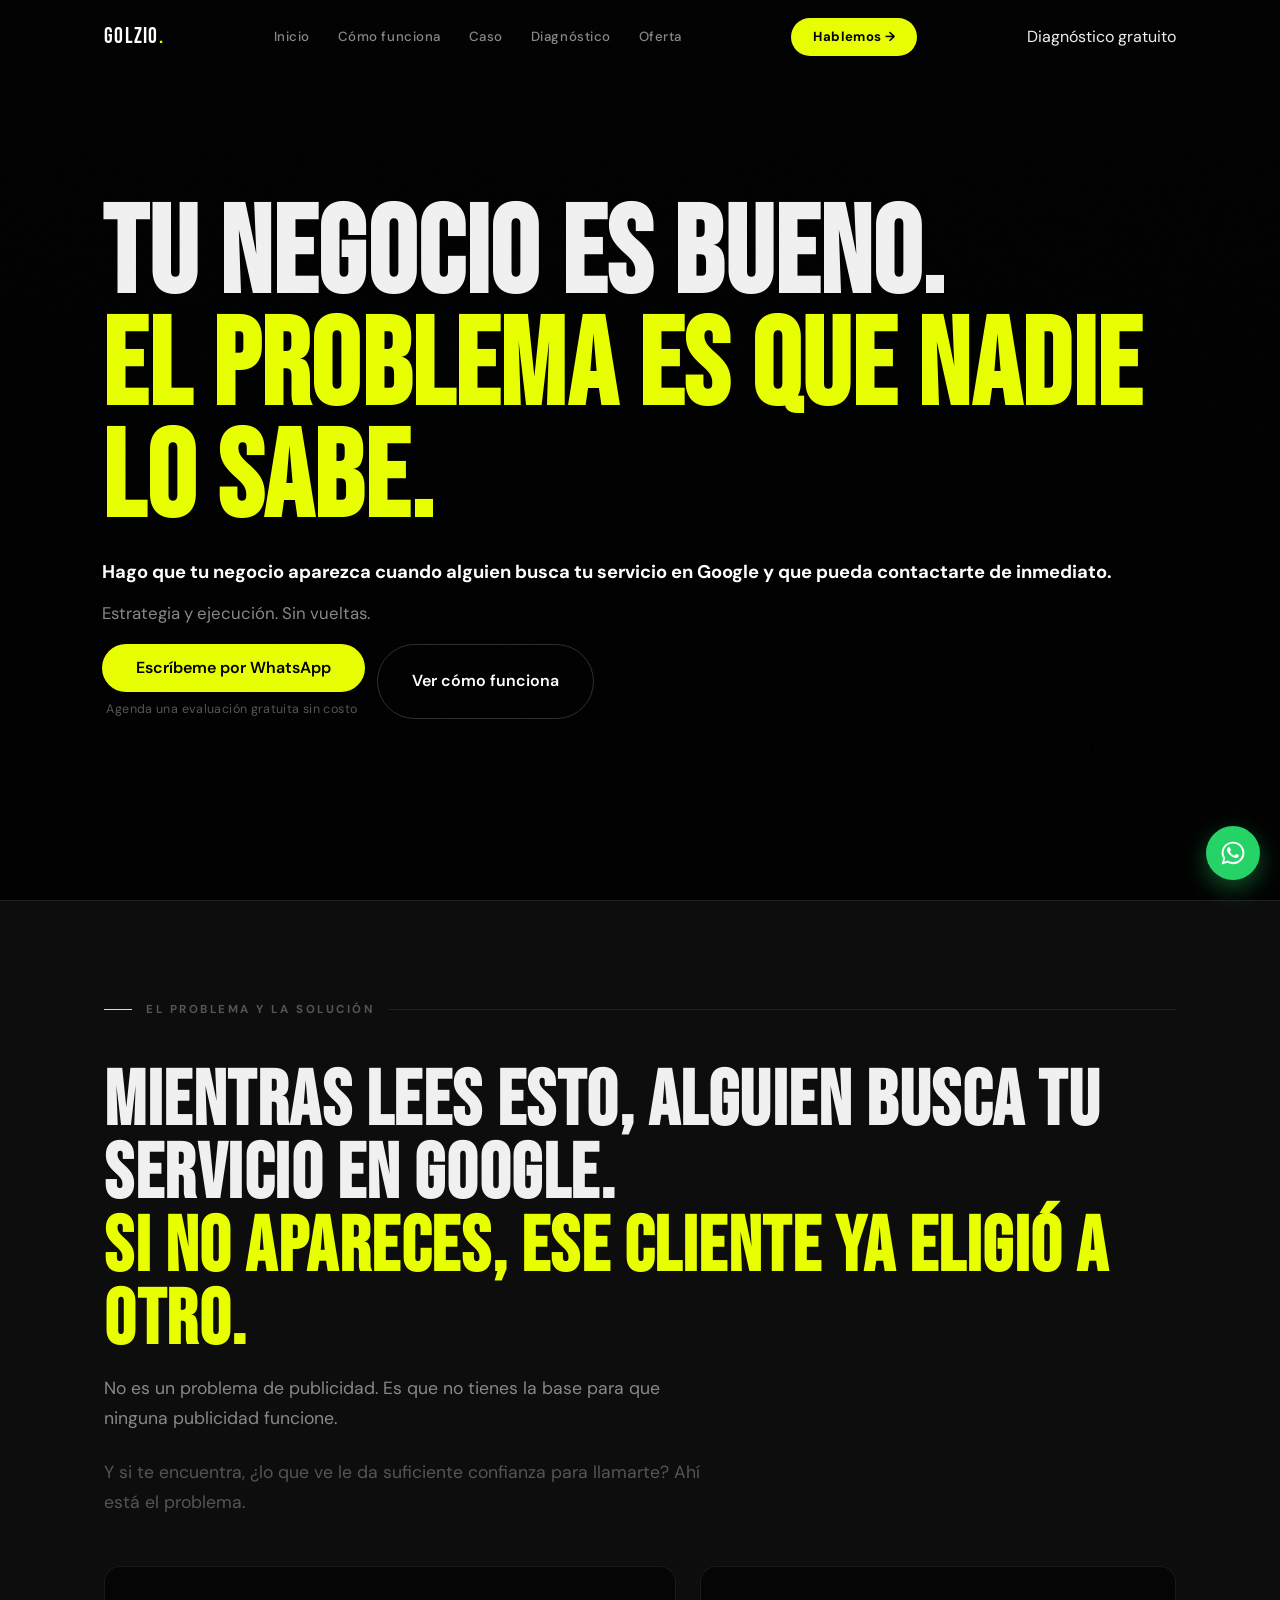
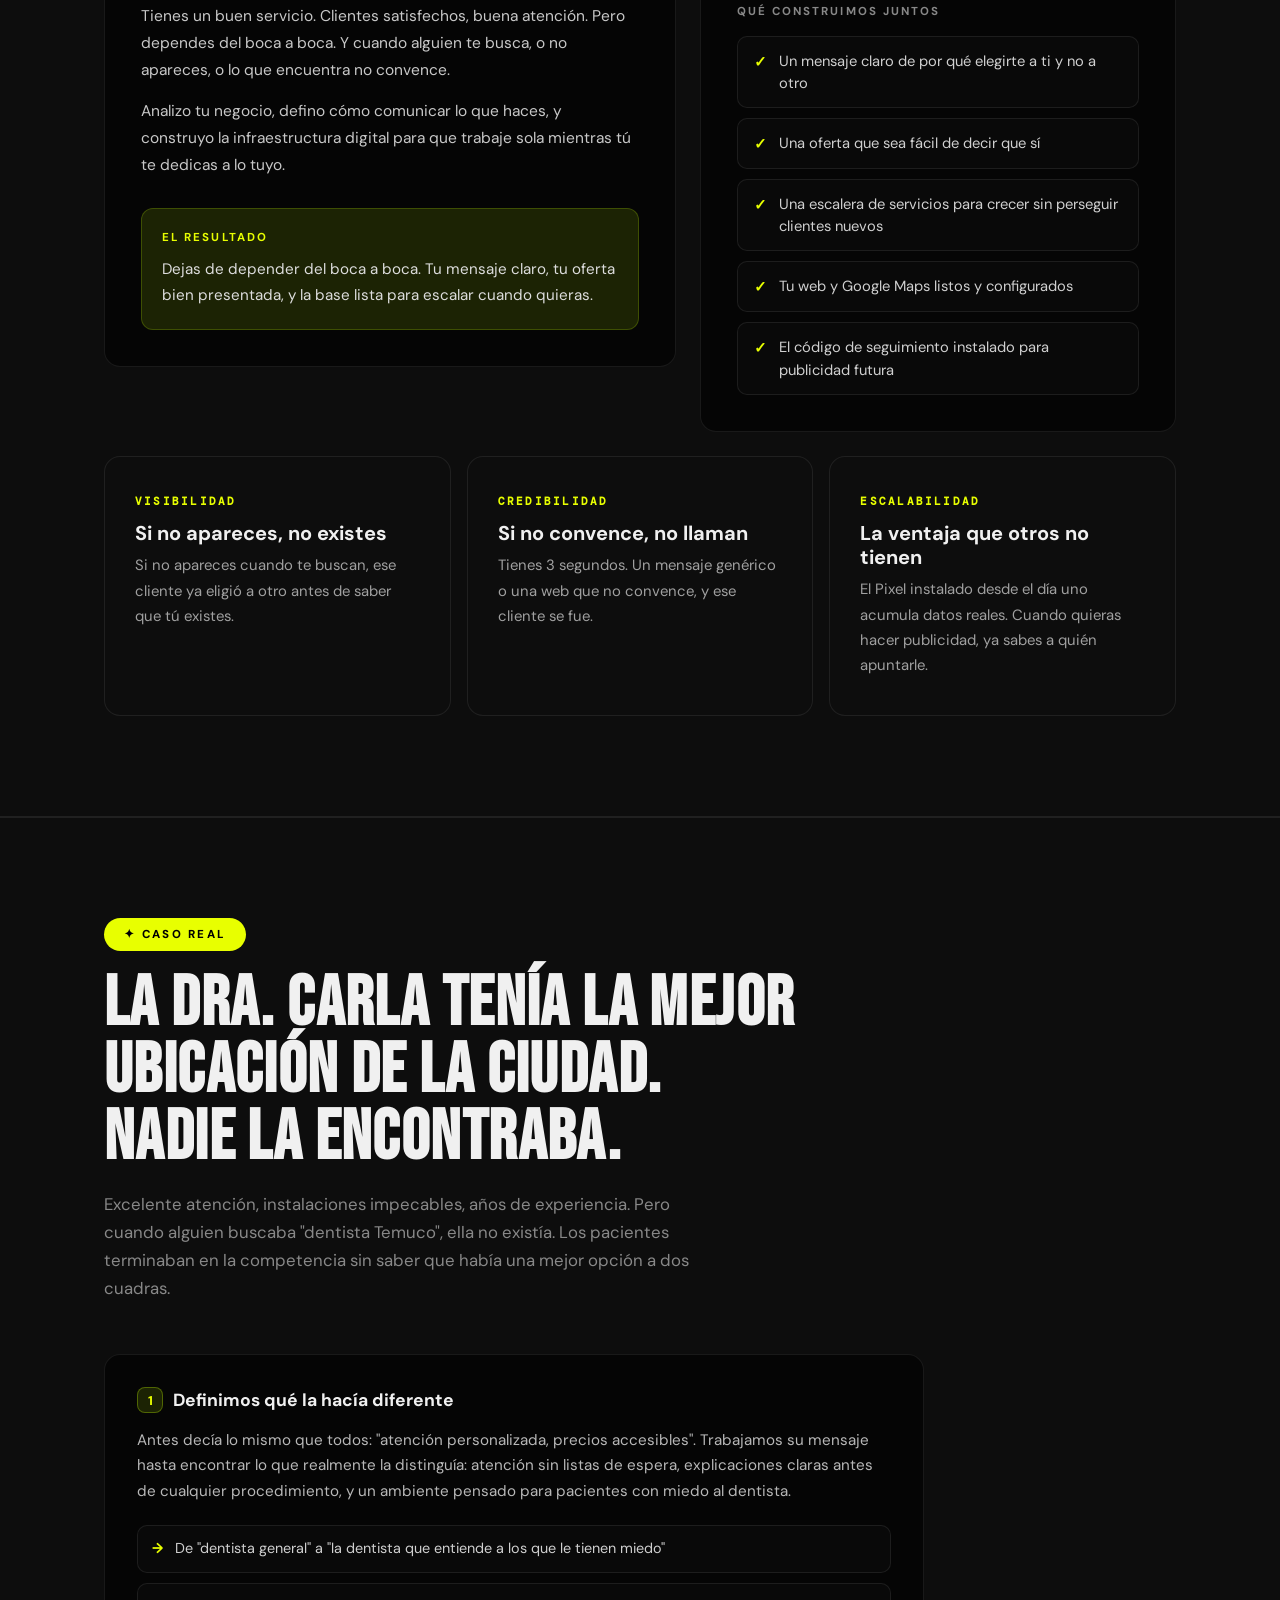
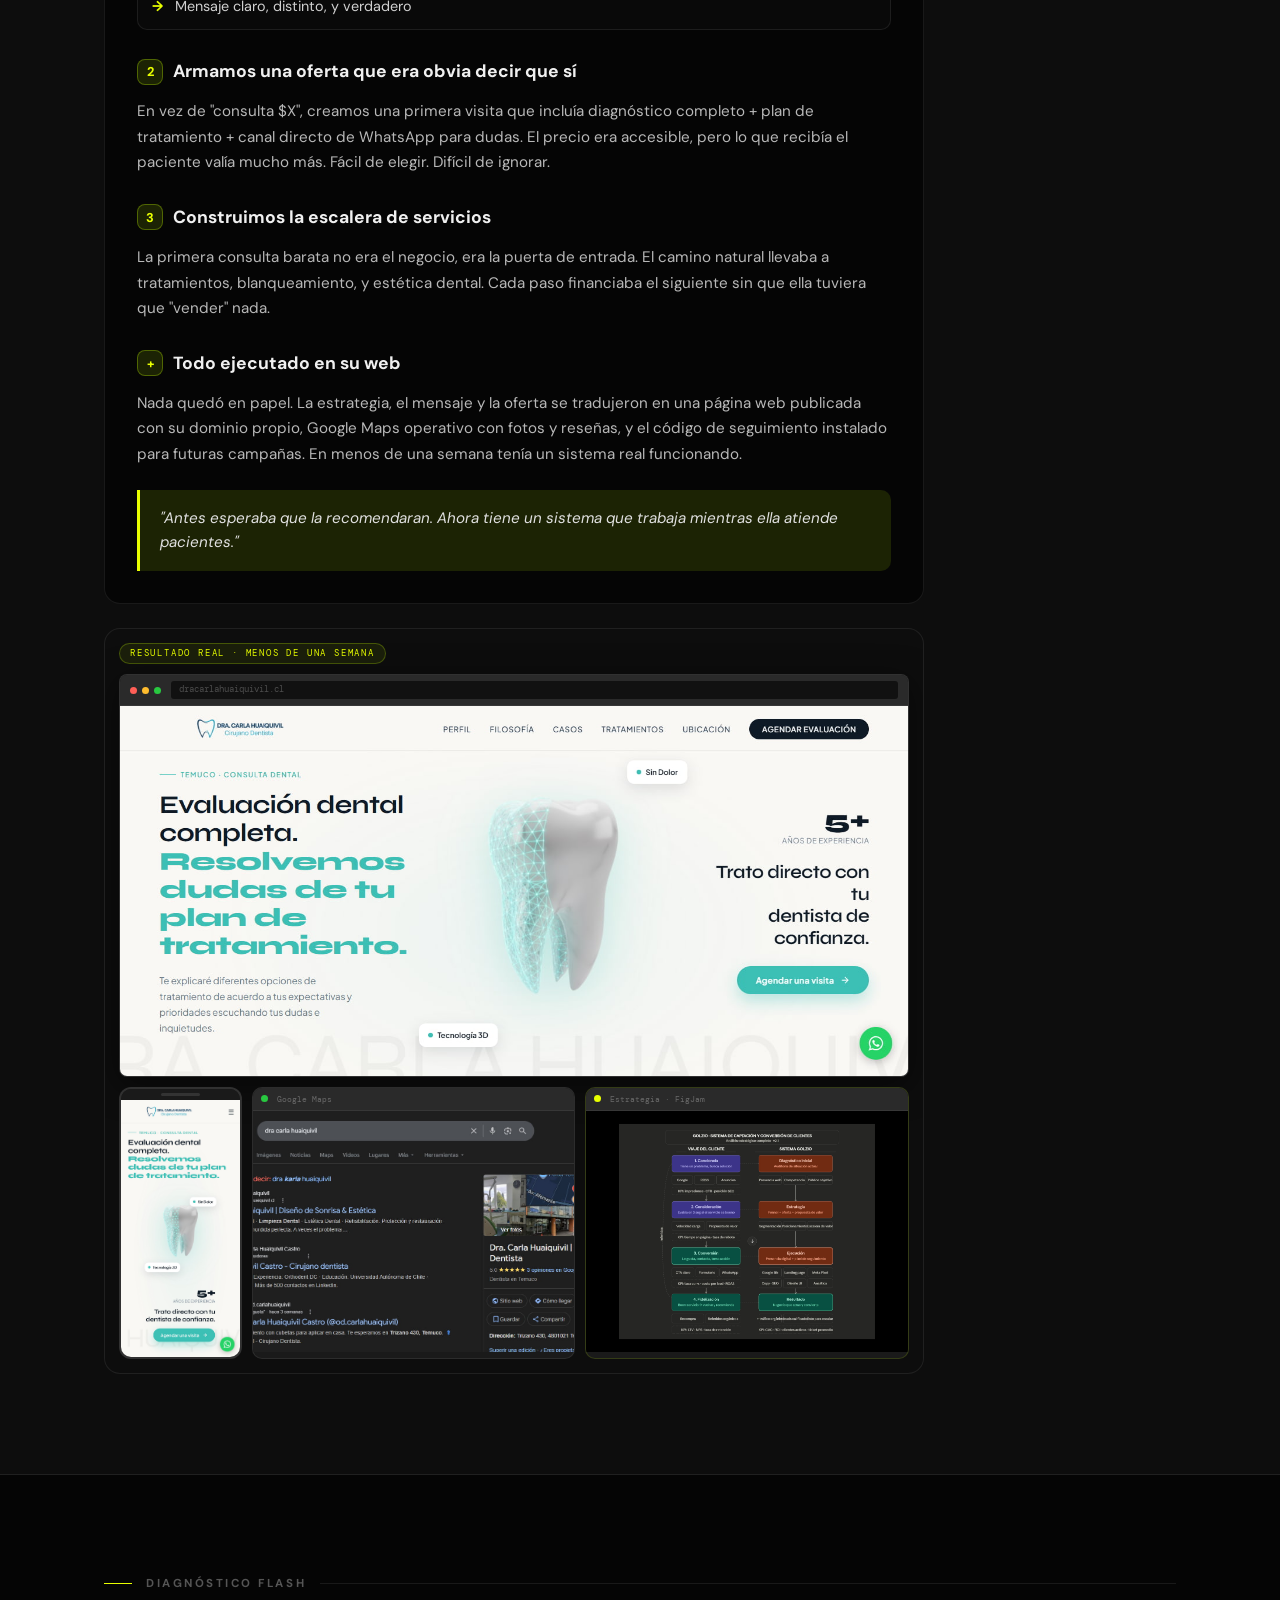
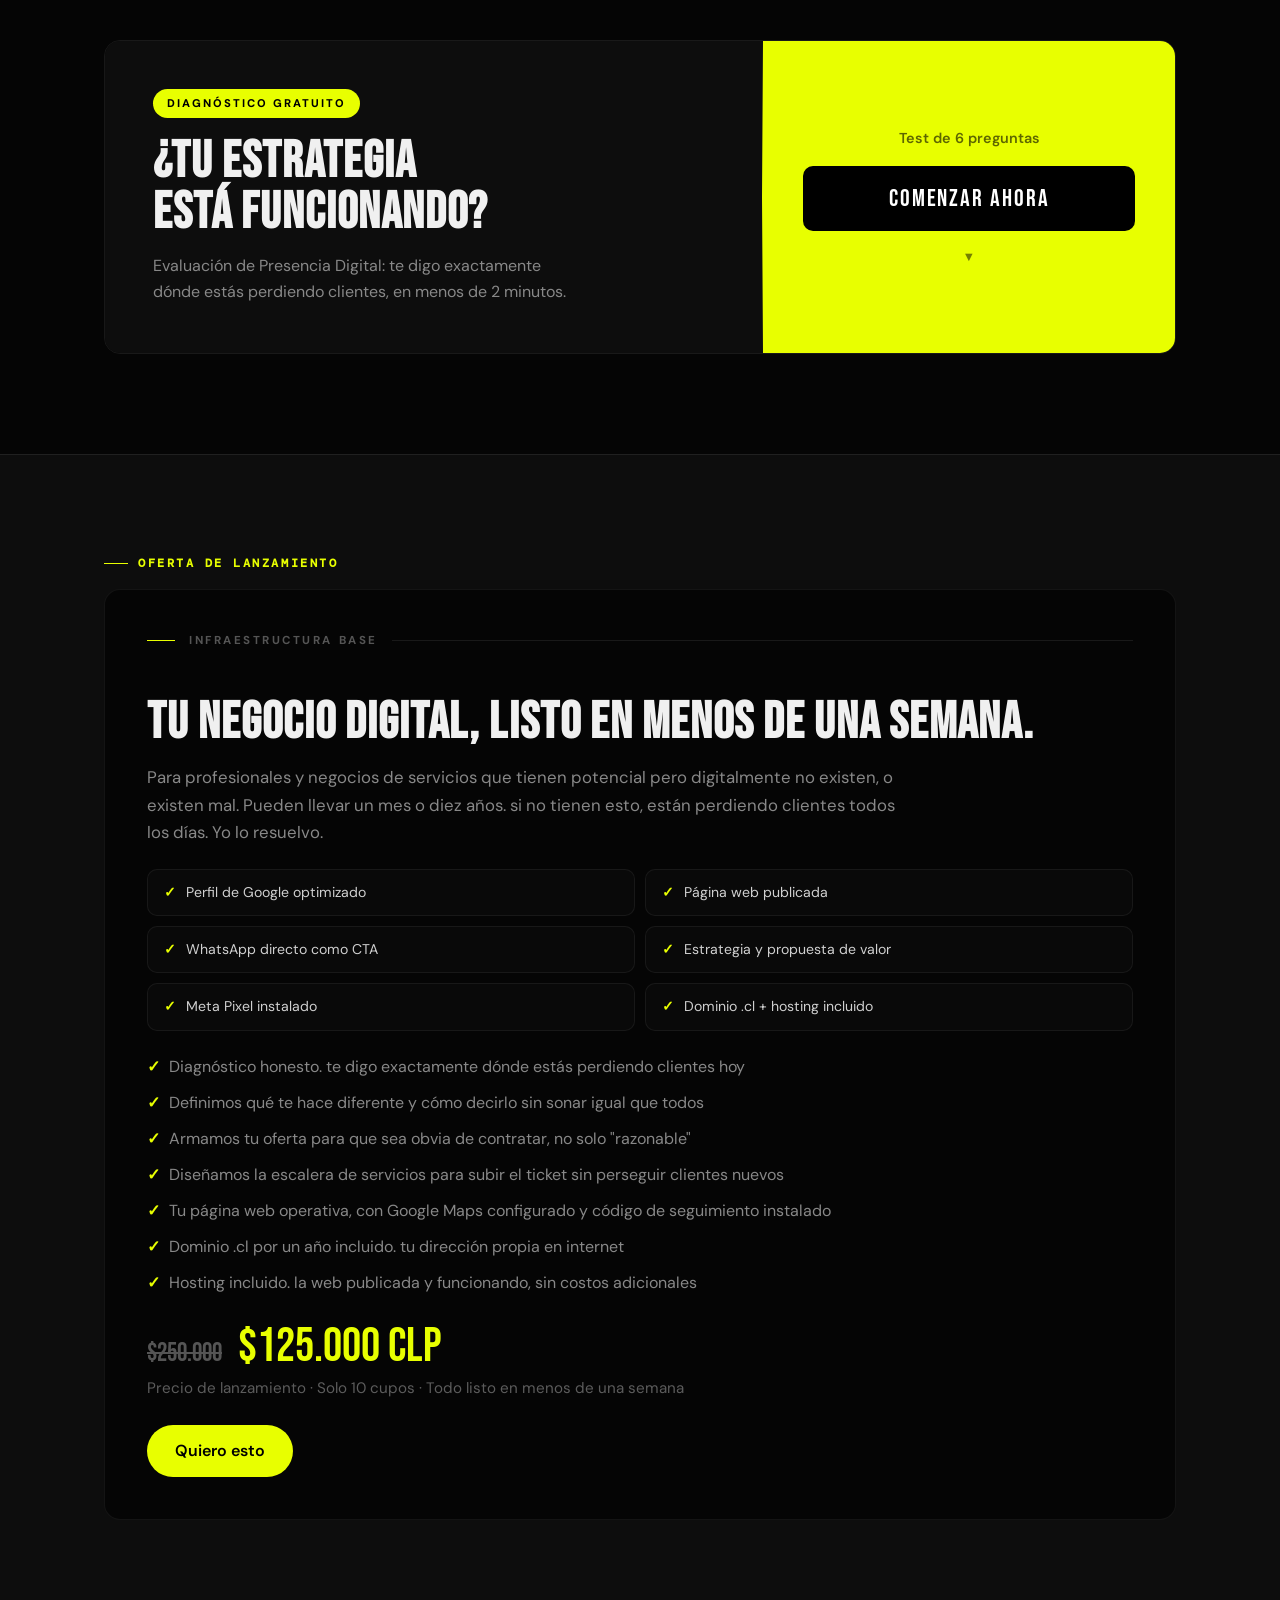
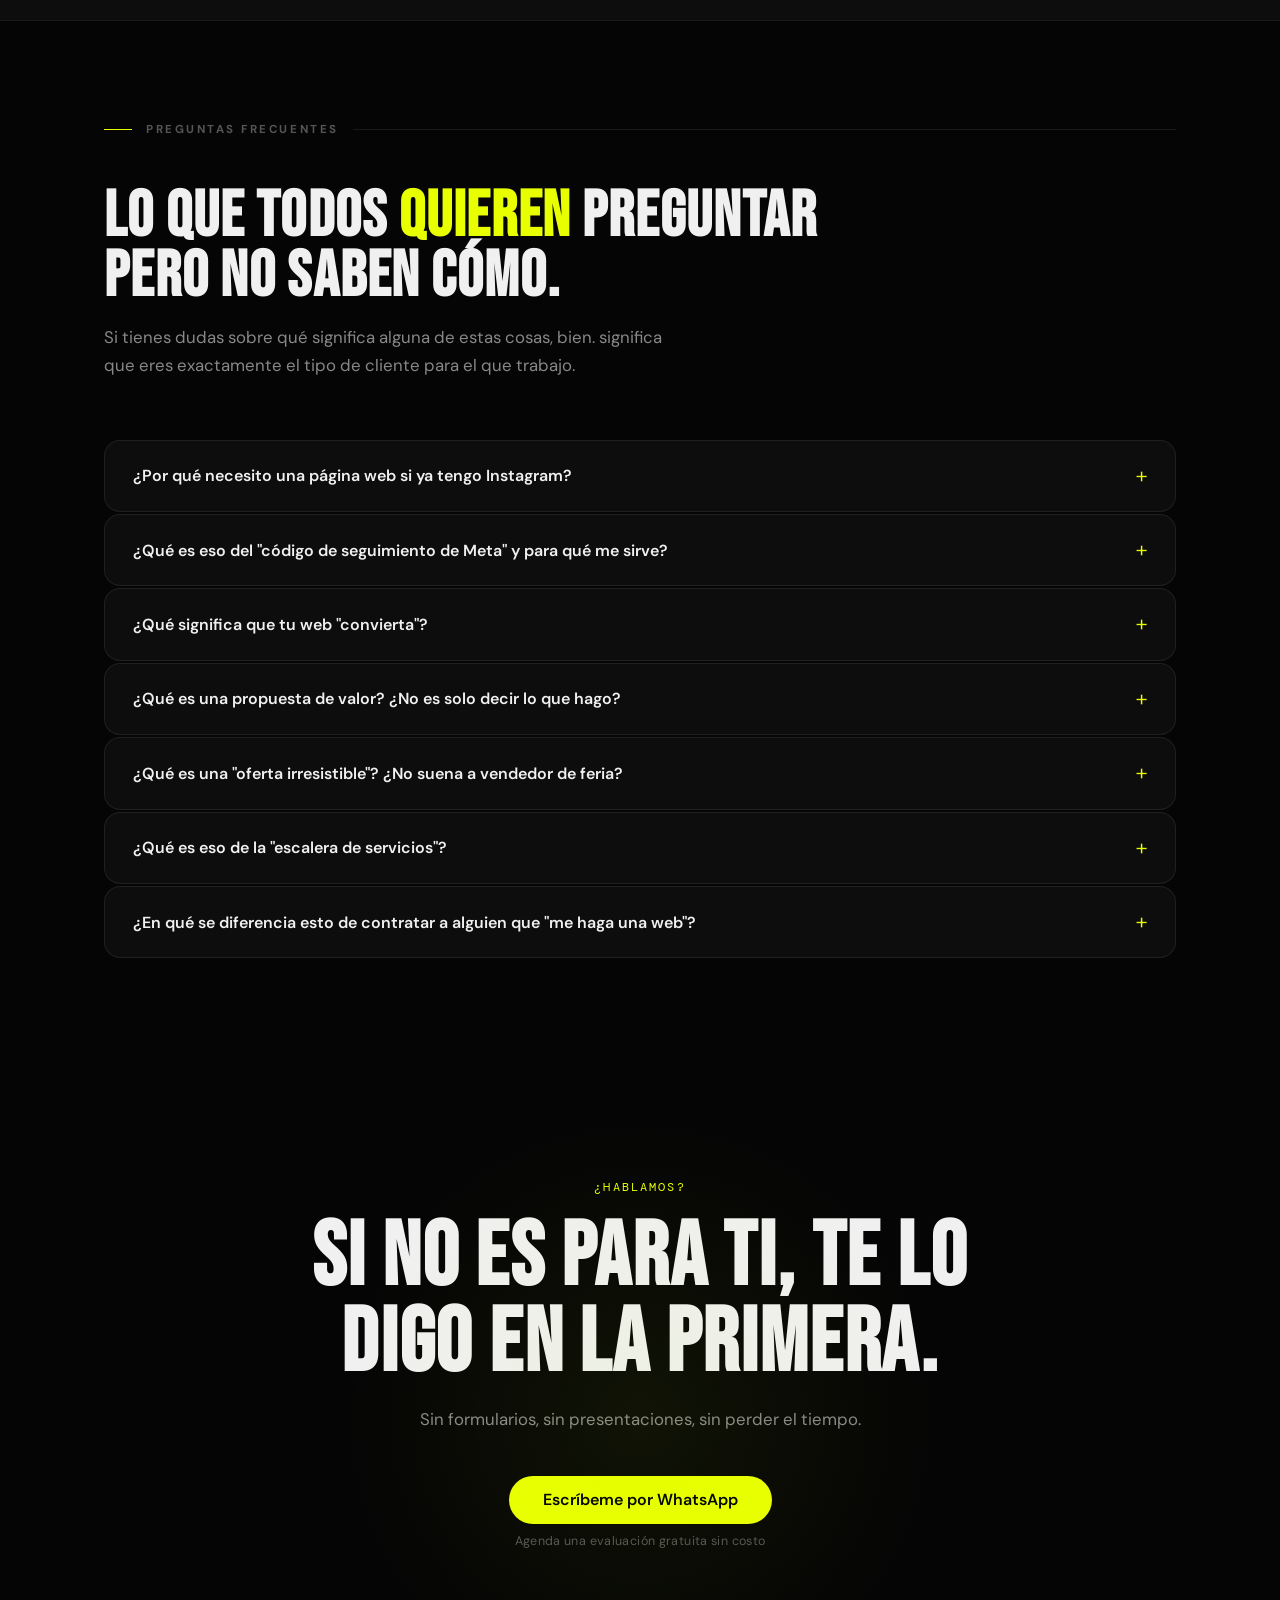
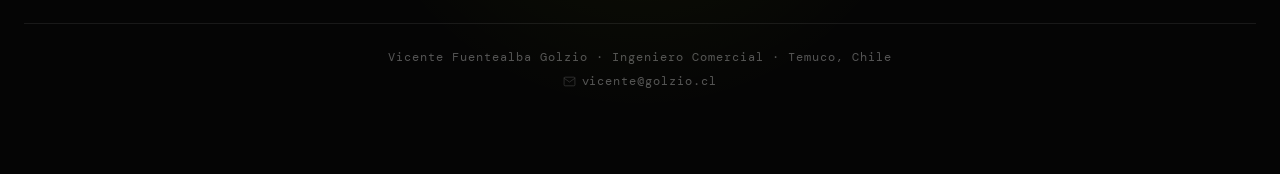
==== index.html @ 7d1c7d66 "Add files via upload" ====
<!DOCTYPE html>
<html lang="es">
<head>
  <meta charset="UTF-8" />
<link rel="icon" type="image/svg+xml" href="favicon.svg">
<link rel="apple-touch-icon" href="favicon.svg">
  <meta name="viewport" content="width=device-width, initial-scale=1" />
  <title>Golzio. Tu negocio es bueno. El problema es que nadie lo sabe.</title>
  <meta name="description" content="Golzio construye la base digital para que tus clientes te encuentren, te entiendan y te elijan. Estrategia y ejecución, sin vueltas.">
  <link rel="canonical" href="https://golzio.cl">
  <meta property="og:title" content="Tu negocio es bueno. El problema es que nadie lo sabe.">
  <meta property="og:description" content="Golzio construye la base digital para que tus clientes te encuentren, te entiendan y te elijan.">
  <meta property="og:type" content="website">

  <link rel="preconnect" href="https://fonts.googleapis.com">
  <link rel="preconnect" href="https://fonts.gstatic.com" crossorigin>
  <link href="https://fonts.googleapis.com/css2?family=Bebas+Neue&family=DM+Sans:wght@300;400;500;600;700&family=DM+Mono:wght@400;500&display=swap" rel="stylesheet">

  <style>
    :root {
      --accent: #e8ff00;
      --accent-dim: rgba(198, 255, 0, 0.12);
      --bg: #050505;
      --surface: #0d0d0d;
      --text: #f0f0f0;
      --muted: #888;
      --muted2: #555;
      --container: 1120px;
      --border: rgba(255,255,255,0.08);
      --radius: 16px;
    }
    *, *::before, *::after { margin:0; padding:0; box-sizing:border-box; }
    html { scroll-behavior: smooth; }
    body {
      font-family: 'DM Sans', sans-serif;
      background: var(--bg);
      color: var(--text);
      line-height: 1.5;
      -webkit-font-smoothing: antialiased;
      overflow-x: hidden;
    }
    a { color: inherit; text-decoration: none; }
    img { display:block; max-width:100%; }

    body::before {
      content: '';
      position: fixed; inset: 0;
      background-image: url("data:image/svg+xml,%3Csvg viewBox='0 0 256 256' xmlns='http://www.w3.org/2000/svg'%3E%3Cfilter id='noise'%3E%3CfeTurbulence type='fractalNoise' baseFrequency='0.9' numOctaves='4' stitchTiles='stitch'/%3E%3C/filter%3E%3Crect width='100%25' height='100%25' filter='url(%23noise)' opacity='0.04'/%3E%3C/svg%3E");
      pointer-events: none; z-index: 9999; opacity: 0.4;
    }

    /* NAV */
    .nav {
      position: fixed; top: 0; left: 0; width: 100%;
      z-index: 100;
      transition: background 0.4s, border-color 0.4s;
      border-bottom: 1px solid transparent;
    }
    .nav.scrolled {
      background: rgba(5,5,5,0.88);
      backdrop-filter: blur(18px);
      border-color: var(--border);
    }
    .nav-inner {
      max-width: var(--container); margin: 0 auto;
      padding: 18px 24px;
      display: flex; align-items: center; justify-content: space-between; gap: 20px;
    }
    .nav-logo { font-family: 'Bebas Neue', sans-serif; font-size: 1.35rem; letter-spacing: 0.06em; color: #fff; }
    .nav-logo span { color: var(--accent); }
    .nav-links {
      display: flex; gap: 28px;
      font-size: 0.83rem; font-weight: 500; color: var(--muted); letter-spacing: 0.04em;
    }
    .nav-links a { transition: color 0.2s; position: relative; }
    .nav-links a::after { content:''; position:absolute; bottom:-3px; left:0; width:0; height:1px; background:var(--accent); transition:width 0.25s; }
    .nav-links a:hover { color: #fff; }
    .nav-links a:hover::after { width: 100%; }
    .nav-cta {
      padding: 9px 22px; border-radius: 100px;
      background: var(--accent); color: #000;
      font-size: 0.82rem; font-weight: 700; letter-spacing: 0.03em;
      transition: transform 0.18s, box-shadow 0.18s;
    }
    .nav-cta:hover { transform: translateY(-2px); box-shadow: 0 8px 24px rgba(198,255,0,0.35); }

    /* Mobile nav */
    .nav-hamburger {
      display: none;
      flex-direction: column; gap: 5px;
      cursor: pointer; padding: 4px; background: none; border: none;
    }
    .nav-hamburger span {
      display: block; width: 22px; height: 2px;
      background: #fff; border-radius: 2px;
      transition: all 0.25s;
    }
    .nav-mobile-menu {
      display: none;
      position: fixed; top: 0; left: 0; right: 0; bottom: 0;
      background: rgba(5,5,5,0.97);
      z-index: 99;
      flex-direction: column;
      align-items: center; justify-content: center;
      gap: 32px;
    }
    .nav-mobile-menu.open { display: flex; }
    .nav-mobile-menu a {
      font-family: 'Bebas Neue', sans-serif;
      font-size: 2.2rem; color: #f0f0f0;
      letter-spacing: 0.06em;
      transition: color 0.2s;
    }
    .nav-mobile-menu a:hover { color: var(--accent); }
    .nav-mobile-close {
      position: absolute; top: 20px; right: 24px;
      background: none; border: none;
      font-size: 1.8rem; color: #555; cursor: pointer;
      line-height: 1;
    }
    .nav-mobile-close:hover { color: #fff; }

    @media(max-width: 960px) {
      .nav { background: rgba(5,5,5,0.82); backdrop-filter: blur(18px); border-color: var(--border); }
      .nav-links { display: none; }
      .nav-cta { display: none; }
      .nav-logo { display: block; }
      .nav-hamburger { display: flex; }
      .nav-mobile-cta {
        display: inline-flex;
        padding: 10px 24px; border-radius: 100px;
        background: var(--accent); color: #000;
        font-size: 0.85rem; font-weight: 700; letter-spacing: 0.03em;
      }
    }
    @media(min-width: 961px) {
      .nav-hamburger { display: none; }
      .nav-mobile-menu { display: none !important; }
    }

    /* HERO. horizontal wide bg, clean layout */
    .hero {
      min-height: 100vh;
      display: flex; align-items: center;
      position: relative; overflow: hidden;
      padding: 0 8%;
    }
    .hero-img {
      position: absolute; inset: 0;
      background-size: cover; background-position: center;
      opacity: 0; transition: opacity 1.2s ease; z-index: 0;
    }
    .hero-img.active { opacity: 1; }
    .hero-overlay {
      position: absolute; inset: 0;
      background: linear-gradient(rgba(0,0,0,0.65), rgba(0,0,0,0.95));
      z-index: 1;
    }
    .hero-inner {
      position: relative; z-index: 2;
      max-width: var(--container); margin: 0 auto; width: 100%;
      padding: 80px 0 60px;
    }
    .hero-h1 {
      font-family: 'Bebas Neue', sans-serif;
      font-size: clamp(3.5rem, 9.5vw, 9.5rem);
      line-height: 0.92; letter-spacing: 0.01em; margin-bottom: 22px;
      animation: fadeUp 0.8s ease both;
    }
    .hero-h1 .accent { color: var(--accent); display: block; }
    .hero-strong {
      font-size: 1.15rem; font-weight: 700; color: #fff;
      margin-bottom: 14px;
      animation: fadeUp 0.8s 0.1s ease both;
    }
    .hero-sub {
      color: var(--muted); font-size: 1.05rem; max-width: 680px;
      margin-bottom: 16px; line-height: 1.65;
      animation: fadeUp 0.8s 0.2s ease both;
    }
    .hero-cta {
      display: flex; gap: 12px; flex-wrap: wrap; margin-top: 10px;
      animation: fadeUp 0.8s 0.3s ease both;
    }

    @keyframes fadeUp {
      from { opacity:0; transform:translateY(22px); }
      to   { opacity:1; transform:translateY(0); }
    }

    /* Buttons */
    .btn {
      padding: 12px 34px; border-radius: 100px;
      font-weight: 600; font-size: 1rem;
      display: inline-flex; align-items: center; gap: 8px;
      cursor: pointer; border: none;
      transition: transform 0.18s, box-shadow 0.18s;
    }
    .btn-primary { background: var(--accent); color: #000; }
    .btn-primary:hover { transform: translateY(-3px); box-shadow: 0 12px 32px rgba(198,255,0,0.4); }
    .btn-ghost { background: transparent; color: #fff; border: 1px solid rgba(255,255,255,0.18); }
    .btn-ghost:hover { transform: translateY(-3px); border-color: rgba(255,255,255,0.35); background: rgba(255,255,255,0.04); }

    /* SECTION UTILS */
    .section-wrap { max-width: var(--container); margin: 0 auto; padding: 100px 24px; }
    .section-label {
      display: flex; align-items: center; gap: 14px;
      font-size: 0.72rem; font-weight: 700; letter-spacing: 0.22em;
      text-transform: uppercase; color: var(--muted2); margin-bottom: 48px;
    }
    .section-label::before { content:''; width:28px; height:1px; background:var(--accent); flex-shrink:0; }
    .section-label::after { content:''; flex:1; height:1px; background:var(--border); }
    .reveal { opacity:1; transform:none; transition:opacity 0.7s ease, transform 0.7s ease; }
    .reveal.animate { opacity:0; transform:translateY(20px); }
    .reveal.animate.visible { opacity:1; transform:none; }

    /* QUÉ HAGO */
    .what-section { background: var(--surface); border-top:1px solid var(--border); border-bottom:1px solid var(--border); }
    .what-title {
      font-family: 'Bebas Neue', sans-serif;
      font-size: clamp(3rem, 6vw, 5.5rem);
      line-height: 0.95; letter-spacing: 0.02em; margin-bottom: 16px;
    }
    .what-title em { color: var(--accent); font-style: normal; }
    .what-lead { font-size: 1.1rem; color: var(--muted); max-width: 620px; line-height: 1.7; margin-bottom: 48px; }
    .what-grid { display: grid; grid-template-columns: 1.2fr 1fr; gap: 24px; align-items: start; }
    .what-card { background: var(--bg); border: 1px solid var(--border); border-radius: var(--radius); padding: 36px; transition: border-color 0.3s; }
    .what-card:hover { border-color: rgba(198,255,0,0.25); }
    .what-card p { color: #c8c8c8; line-height: 1.75; font-size: 0.97rem; }
    .what-card p + p { margin-top: 14px; }
    .what-result-block { margin-top: 28px; padding: 20px; border-radius: 12px; background: var(--accent-dim); border: 1px solid rgba(198,255,0,0.2); }
    .what-result-block h4 { font-size: 0.72rem; letter-spacing: 0.18em; text-transform: uppercase; color: var(--accent); font-weight: 700; margin-bottom: 10px; }
    .what-result-block p { color: #ddd !important; font-size: 0.95rem !important; }
    .list-title { font-size: 0.72rem; letter-spacing: 0.18em; text-transform: uppercase; color: var(--muted); font-weight: 700; margin-bottom: 16px; }
    .check-list { list-style: none; display: flex; flex-direction: column; gap: 10px; }
    .check-list li {
      display: flex; gap: 12px; align-items: flex-start;
      padding: 13px 16px; border-radius: 10px;
      background: rgba(255,255,255,0.02); border: 1px solid var(--border);
      font-size: 0.92rem; color: #d0d0d0; line-height: 1.5;
      transition: border-color 0.25s, background 0.25s;
    }
    .check-list li:hover { border-color: rgba(198,255,0,0.25); background: var(--accent-dim); }
    .check-list li .ico { color: var(--accent); font-weight: 800; flex-shrink: 0; margin-top: 1px; }

    /* MERCADO */
    .market-title {
      font-family: 'Bebas Neue', sans-serif;
      font-size: clamp(3rem, 6vw, 5.5rem);
      line-height: 0.95; margin-bottom: 18px; letter-spacing: 0.02em;
    }
    .market-title em { color: var(--accent); font-style: normal; }
    .market-sub { color: var(--muted); font-size: 1.05rem; max-width: 640px; line-height: 1.65; margin-bottom: 56px; }
    .market-grid { display: grid; grid-template-columns: repeat(3, 1fr); gap: 20px; }
    .market-card {
      padding: 36px 30px; border-radius: var(--radius);
      border: 1px solid var(--border); background: var(--surface);
      position: relative; overflow: hidden;
      transition: transform 0.3s, border-color 0.3s, box-shadow 0.3s;
    }
    .market-card::before {
      content:''; position:absolute; top:0; left:0; right:0; height:2px;
      background: linear-gradient(90deg, transparent, var(--accent), transparent);
      transform: scaleX(0); transition: transform 0.4s ease;
    }
    .market-card:hover { transform: translateY(-6px); border-color: rgba(198,255,0,0.2); box-shadow: 0 24px 48px rgba(0,0,0,0.4); }
    .market-card:hover::before { transform: scaleX(1); }
    .card-num { font-family: 'Bebas Neue', sans-serif; font-size: 5rem; color: rgba(255,255,255,0.04); line-height: 1; margin-bottom: 8px; }
    .card-tag { font-size: 0.7rem; letter-spacing: 0.2em; text-transform: uppercase; color: var(--accent); font-weight: 700; margin-bottom: 12px; font-family: 'DM Mono', monospace; }
    .market-card h3 { font-size: 1.25rem; font-weight: 700; margin-bottom: 12px; line-height: 1.2; }
    .market-card p { color: #a0a0a0; font-size: 0.93rem; line-height: 1.7; }

    /* CASO */
    .case-section { background: var(--surface); border-top:1px solid var(--border); border-bottom:1px solid var(--border); }
    .case-badge {
      display: inline-flex; align-items: center; gap: 8px;
      padding: 8px 20px; border-radius: 100px;
      background: var(--accent); color: #000;
      font-size: 0.72rem; font-weight: 800;
      letter-spacing: 0.2em; text-transform: uppercase; margin-bottom: 20px;
    }
    .case-title {
      font-family: 'Bebas Neue', sans-serif;
      font-size: clamp(2.8rem, 5.5vw, 5rem);
      line-height: 0.95; margin-bottom: 20px; letter-spacing: 0.02em; max-width: 800px;
    }
    .case-sub { color: var(--muted); font-size: 1.05rem; max-width: 620px; line-height: 1.65; margin-bottom: 52px; }
    .case-grid { display: grid; grid-template-columns: 1fr; gap: 24px; max-width: 820px; }
    .case-panel { background: var(--bg); border: 1px solid var(--border); border-radius: var(--radius); padding: 32px; }
    .case-panel-title { font-size: 1.1rem; font-weight: 700; margin-bottom: 14px; display: flex; align-items: center; gap: 10px; }
    .case-panel-title .badge {
      width: 26px; height: 26px; border-radius: 8px;
      background: var(--accent-dim); border: 1px solid rgba(198,255,0,0.3);
      color: var(--accent); font-size: 0.8rem; font-weight: 800;
      display: flex; align-items: center; justify-content: center;
    }
    .case-panel p { color: #b8b8b8; font-size: 0.95rem; line-height: 1.7; }
    .case-items { display: flex; flex-direction: column; gap: 10px; margin-top: 20px; }
    .case-item { display: flex; gap: 12px; padding: 12px 14px; border-radius: 10px; background: rgba(255,255,255,0.02); border: 1px solid var(--border); font-size: 0.9rem; color: #d0d0d0; line-height: 1.5; }
    .case-item span { color: var(--accent); font-weight: 700; flex-shrink: 0; }
    .case-quote { margin-top: 22px; padding: 16px 20px; border-left: 3px solid var(--accent); background: var(--accent-dim); border-radius: 0 10px 10px 0; font-size: 0.95rem; font-style: italic; color: #e0e0e0; line-height: 1.6; }
    .case-img-wrap { border-radius: var(--radius); overflow: hidden; border: 1px solid var(--border); position: relative; min-height: 320px; }
    .case-img-wrap img { width:100%; height:100%; object-fit:cover; display:block; filter:saturate(0.8); transition:filter 0.4s, transform 0.6s; }
    .case-img-wrap:hover img { filter:saturate(1); transform:scale(1.02); }
    .case-img-footer {
      position:absolute; bottom:0; left:0; right:0;
      display:flex; justify-content:space-between;
      padding:14px 18px; background:linear-gradient(transparent, rgba(0,0,0,0.85));
      font-size:0.75rem; letter-spacing:0.14em; text-transform:uppercase;
      font-family:'DM Mono',monospace; color:rgba(255,255,255,0.7);
    }
    .case-img-footer span:last-child { color: var(--accent); }

    /* MOCKUP SIMPLE */
    .mkp-wrap {
      border-radius: var(--radius);
      border: 1px solid var(--border);
      overflow: hidden;
      background: #0d0d0d;
      padding: 14px;
      display: flex;
      flex-direction: column;
      gap: 10px;
    }
    .mkp-tag {
      display: inline-flex;
      width: fit-content;
      font-family: 'DM Mono', monospace;
      font-size: 9px;
      letter-spacing: 0.2em;
      text-transform: uppercase;
      color: var(--accent);
      background: rgba(198,255,0,0.08);
      border: 1px solid rgba(198,255,0,0.25);
      padding: 3px 10px;
      border-radius: 100px;
    }
    .mkp-desktop {
      width: 100%;
      background: #1a1a1a;
      border-radius: 8px;
      border: 1px solid rgba(255,255,255,0.1);
      overflow: hidden;
      box-shadow: 0 8px 32px rgba(0,0,0,0.5);
    }
    .mkp-bar {
      background: #2a2a2a;
      padding: 6px 10px;
      display: flex;
      align-items: center;
      gap: 5px;
      border-bottom: 1px solid rgba(255,255,255,0.06);
    }
    .mkp-dot { width:7px; height:7px; border-radius:50%; flex-shrink:0; }
    .mkp-dot.r{background:#ff5f57;} .mkp-dot.y{background:#febc2e;} .mkp-dot.g{background:#28c840;}
    .mkp-dot.accent-dot{background:var(--accent);}
    .mkp-url {
      margin-left:5px; flex:1;
      background:#111; border-radius:3px;
      padding:2px 8px;
      font-family:'DM Mono',monospace;
      font-size:9px; color:rgba(255,255,255,0.25);
    }
    .mkp-label-sm {
      font-family:'DM Mono',monospace;
      font-size:8px; color:rgba(255,255,255,0.3);
      margin-left:4px;
    }
    .mkp-desktop-screen {
      width:100%;
      aspect-ratio:2.13/1;
      object-fit:cover;
      object-position:top;
      display:block;
    }
    .mkp-bottom {
      display: grid;
      grid-template-columns: 0.38fr 1fr 1fr;
      gap: 10px;
      align-items: stretch;
    }
    .mkp-mobile {
      background:#1a1a1a;
      border-radius:12px;
      border:2px solid rgba(255,255,255,0.1);
      overflow:hidden;
      display:flex;
      flex-direction:column;
    }
    .mkp-notch {
      background:#1a1a1a; padding:4px;
      display:flex; justify-content:center; flex-shrink:0;
    }
    .mkp-notch-pill { width:36%; height:3px; background:#333; border-radius:2px; }
    .mkp-mobile-screen {
      width:100%; flex:1;
      min-height:140px;
      object-fit:cover; object-position:top; display:block;
    }
    .mkp-maps, .mkp-figjam-card {
      background:#1a1a1a;
      border-radius:10px;
      border:1px solid rgba(255,255,255,0.08);
      overflow:hidden;
    }
    .mkp-figjam-card { border-color:rgba(198,255,0,0.15); }
    .mkp-bar.small { padding:5px 8px; }
    .mkp-screen-sq {
      width:100%;
      aspect-ratio:4/3;
      object-fit:cover; display:block;
    }
    .diag-box { border-radius: var(--radius); overflow: hidden; border: 1px solid var(--border); }
    .diag-trigger { display: grid; grid-template-columns: 1.6fr 1fr; cursor: pointer; user-select: none; }
    .diag-left { padding: 48px; background: var(--surface); position: relative; }
    .diag-left::after { content:''; position:absolute; top:0; right:-1px; bottom:0; width:2px; background:linear-gradient(to bottom, transparent, var(--accent), transparent); }
    .diag-eyebrow { display:inline-flex; align-items:center; gap:8px; padding:6px 14px; border-radius:100px; background:var(--accent); color:#000; font-size:0.7rem; font-weight:800; letter-spacing:0.18em; text-transform:uppercase; margin-bottom:18px; }
    .diag-title { font-family:'Bebas Neue',sans-serif; font-size:clamp(2.2rem,4vw,3.4rem); line-height:1; letter-spacing:0.02em; margin-bottom:14px; }
    .diag-left p { color:var(--muted); font-size:1rem; line-height:1.65; max-width:420px; }
    .diag-right { padding:48px 40px; background:var(--accent); display:flex; flex-direction:column; align-items:center; justify-content:center; gap:16px; }
    .diag-right p { font-size:0.9rem; font-weight:600; color:rgba(0,0,0,0.6); text-align:center; }
    .diag-btn { width:100%; padding:18px 24px; background:#000; color:#fff; font-family:'Bebas Neue',sans-serif; font-size:1.5rem; letter-spacing:0.08em; border:none; border-radius:10px; cursor:pointer; transition:background 0.2s, transform 0.2s; }
    .diag-btn:hover { background:#111; transform:translateY(-3px); }
    .diag-arrow { font-size:0.8rem; font-weight:700; color:rgba(0,0,0,0.5); letter-spacing:0.08em; text-transform:uppercase; transition:transform 0.3s; }
    .diag-box.open .diag-arrow { transform:rotate(180deg); }

    .diag-body { max-height:0; overflow:hidden; transition:max-height 0.5s ease; background:var(--surface); }
    .diag-body.open { max-height: 2400px; border-top:1px solid var(--border); }
    .diag-body-inner { padding:40px 48px; }

    .diag-step { display:none; }
    .diag-step.active { display:block; }
    .diag-step h3 { font-size:1.3rem; font-weight:700; margin-bottom:6px; }
    .step-sub { color:var(--muted); font-size:0.9rem; margin-bottom:28px; }
    .input-grid { display:grid; grid-template-columns:1fr 1fr; gap:16px; margin-bottom:20px; }
    .input-group label { display:block; font-size:0.78rem; font-weight:600; color:var(--muted); margin-bottom:6px; letter-spacing:0.08em; text-transform:uppercase; }
    .diag-input { width:100%; padding:13px 16px; background:var(--bg); color:#fff; border:1px solid var(--border); border-radius:10px; font-size:0.95rem; font-family:'DM Sans',sans-serif; outline:none; transition:border-color 0.2s; }
    .diag-input:focus { border-color:rgba(198,255,0,0.5); }
    .diag-input::placeholder { color:var(--muted2); }
    .submit-btn { width:100%; padding:14px; background:var(--accent); color:#000; border:none; border-radius:100px; font-weight:700; font-size:1rem; cursor:pointer; transition:transform 0.18s, box-shadow 0.18s; margin-top:8px; }
    .submit-btn:hover { transform:translateY(-2px); box-shadow:0 8px 24px rgba(198,255,0,0.35); }

    .q-block { margin-bottom:28px; padding-bottom:28px; border-bottom:1px solid var(--border); }
    .q-block:last-of-type { border-bottom:none; margin-bottom:0; }
    .q-label { display:block; font-weight:600; font-size:0.97rem; margin-bottom:14px; color:#e8e8e8; line-height:1.4; }
    .q-num { font-family:'DM Mono',monospace; color:var(--accent); font-size:0.8rem; margin-right:8px; }
    .q-options { display:flex; flex-direction:column; gap:8px; }
    .radio-opt { display:flex; align-items:center; gap:12px; padding:12px 16px; border-radius:10px; background:rgba(255,255,255,0.02); border:1px solid var(--border); cursor:pointer; transition:border-color 0.2s, background 0.2s; font-size:0.92rem; color:#ccc; }
    .radio-opt:hover { border-color:rgba(198,255,0,0.3); background:var(--accent-dim); }
    .radio-opt input { accent-color:var(--accent); }

    .result-wrap { display:none; text-align:center; padding:20px 0; }
    .result-ring { width:120px; height:120px; border-radius:50%; border:4px solid var(--accent); display:flex; align-items:center; justify-content:center; margin:0 auto 20px; font-family:'Bebas Neue',sans-serif; font-size:2.6rem; color:var(--accent); background:var(--accent-dim); }
    .result-title { font-family:'Bebas Neue',sans-serif; font-size:2.2rem; margin-bottom:10px; }
    .result-desc { color:var(--muted); font-size:1rem; margin-bottom:28px; }

    /* OFERTA. formato original, una sola columna */
    .offer-section { background: var(--surface); border-top: 1px solid var(--border); }
    .offer-eyebrow { font-size:0.72rem; font-weight:700; letter-spacing:0.22em; text-transform:uppercase; color:var(--accent); font-family:'DM Mono',monospace; margin-bottom:16px; display:flex; align-items:center; gap:10px; }
    .offer-eyebrow::before { content:''; width:24px; height:1px; background:var(--accent); }
    .offer-box { background:var(--bg); border:1px solid rgba(255,255,255,0.06); border-radius:var(--radius); padding:42px; }
    .offer-title { font-family:'Bebas Neue',sans-serif; font-size:clamp(2.2rem,4vw,3.4rem); line-height:1; letter-spacing:0.02em; margin-bottom:16px; }
    .offer-lead { color:var(--muted); max-width:760px; margin-bottom:22px; font-size:1.05rem; line-height:1.65; }
    .offer-list { list-style:none; padding:0; margin:0 0 28px; }
    .offer-list li { position:relative; padding-left:22px; margin-bottom:12px; color:var(--muted); }
    .offer-list li::before { content:"✓"; position:absolute; left:0; top:0; color:var(--accent); font-weight:800; }
    .offer-price { font-family:'Bebas Neue',sans-serif; font-size:3rem; color:var(--accent); margin-bottom:6px; line-height:1; }
    .offer-note { font-size:0.95rem; color:rgba(255,255,255,0.35); margin-bottom:26px; }
    .offer-cta { display:flex; gap:12px; flex-wrap:wrap; }
    .offer-cta .btn { padding:14px 28px; }

    /* FINAL CTA */
    .final-section { background:var(--bg); text-align:center; padding:120px 24px 80px; position:relative; overflow:hidden; }
    .final-section::before { content:''; position:absolute; width:600px; height:600px; border-radius:50%; background:radial-gradient(circle, rgba(198,255,0,0.06), transparent 70%); top:50%; left:50%; transform:translate(-50%,-50%); pointer-events:none; }
    .final-eyebrow { font-family:'DM Mono',monospace; font-size:0.75rem; letter-spacing:0.18em; text-transform:uppercase; color:var(--accent); margin-bottom:20px; display:block; }
    .final-title { font-family:'Bebas Neue',sans-serif; font-size:clamp(3rem,7vw,6rem); line-height:0.95; letter-spacing:0.02em; max-width:800px; margin:0 auto 20px; }
    .final-sub { color:var(--muted); font-size:1.05rem; margin-bottom:44px; }
    .final-btns { display:flex; gap:14px; justify-content:center; flex-wrap:wrap; }
    .final-footer { margin-top:72px; padding-top:24px; border-top:1px solid var(--border); font-family:'DM Mono',monospace; font-size:0.78rem; color:var(--muted2); letter-spacing:0.08em; }

    /* WA Float */
    .wa-float { position:fixed; right:20px; bottom:20px; width:54px; height:54px; border-radius:50%; background:#25D366; color:#fff; display:flex; align-items:center; justify-content:center; z-index:999; box-shadow:0 8px 24px rgba(37,211,102,0.4); transition:transform 0.2s, box-shadow 0.2s; }
    .wa-float:hover { transform:scale(1.1) translateY(-2px); box-shadow:0 14px 32px rgba(37,211,102,0.5); }
    .wa-float svg { width:26px; height:26px; fill:currentColor; }

    /* FAQ */
    .faq-section { background: var(--bg); border-top: 1px solid var(--border); }
    .faq-title { font-family:'Bebas Neue',sans-serif; font-size:clamp(2.8rem,5vw,5rem); line-height:0.95; letter-spacing:0.02em; margin-bottom:16px; }
    .faq-title em { color:var(--accent); font-style:normal; }
    .faq-sub { color:var(--muted); font-size:1.05rem; max-width:580px; line-height:1.65; margin-bottom:60px; }
    .faq-list { display:flex; flex-direction:column; gap:2px; }
    .faq-item { background:var(--surface); border:1px solid var(--border); border-radius:var(--radius); overflow:hidden; }
    .faq-q {
      width:100%; padding:24px 28px; background:none; border:none; color:var(--text);
      font-family:'DM Sans',sans-serif; font-size:1rem; font-weight:600;
      text-align:left; cursor:pointer; display:flex; justify-content:space-between; align-items:center; gap:20px;
      transition:color 0.2s;
    }
    .faq-q:hover { color:var(--accent); }
    .faq-icon { color:var(--accent); font-size:1.4rem; font-weight:300; flex-shrink:0; transition:transform 0.3s; line-height:1; }
    .faq-item.open .faq-icon { transform:rotate(45deg); }
    .faq-a { max-height:0; overflow:hidden; transition:max-height 0.4s ease; }
    .faq-item.open .faq-a { max-height:400px; }
    .faq-a-inner { padding:0 28px 24px; color:var(--muted); font-size:0.97rem; line-height:1.75; border-top:1px solid var(--border); padding-top:20px; }
    .faq-a-inner strong { color:var(--text); font-weight:600; }

    /* CARDS ROW */
    .cards-row {
      display: grid;
      grid-template-columns: 1fr 1fr 1fr;
      gap: 16px;
      margin-top: 24px;
    }
    .cards-row-item { min-width: 0; }

    .cards-row { display: grid; grid-template-columns: 1fr 1fr 1fr; gap: 16px; margin-top: 24px; }
    .cards-row-item { min-width: 0; }

    /* RESPONSIVE */
    @media(max-width: 900px) {
      .hero { padding: 40px 6%; }
      .what-grid { grid-template-columns: 1fr; }
      .market-grid { grid-template-columns: 1fr; }
      .case-grid { grid-template-columns: 1fr; }
      .diag-trigger { grid-template-columns: 1fr; }
      .diag-left::after { display: none; }
      .diag-right { padding: 32px; }
      .diag-body-inner { padding: 28px 24px; }
      .input-grid { grid-template-columns: 1fr; }
      .section-wrap { padding: 70px 20px; }
      .offer-box { padding: 28px; }
      .cards-row {
        display: flex;
        flex-wrap: nowrap;
        overflow-x: auto;
        gap: 14px;
        margin-top: 24px;
        padding-bottom: 12px;
        scroll-snap-type: x mandatory;
        -webkit-overflow-scrolling: touch;
      }
      .cards-row::-webkit-scrollbar { display: none; }
      .cards-row-item {
        flex: 0 0 82vw;
        max-width: 320px;
        scroll-snap-align: start;
      }
    }
  </style>
</head>
<body>

  <!-- NAV -->
  <nav class="nav" id="mainNav">
    <div class="nav-inner">
      <div class="nav-logo">GOLZIO<span>.</span></div>
      <div class="nav-links">
        <a href="#inicio">Inicio</a>
        <a href="#que-hago">Cómo funciona</a>
        <a href="#caso">Caso</a>
        <a href="#diagnostico">Diagnóstico</a>
        <a href="#oferta">Oferta</a>
      </div>
      <a class="nav-cta" href="https://wa.me/56959586141?text=Hola%20Vicente">Hablemos →</a>
      <a class="nav-mobile-cta" href="#diagnostico">Diagnóstico gratuito</a>
      <button class="nav-hamburger" id="navHamburger" aria-label="Abrir menú">
        <span></span><span></span><span></span>
      </button>
    </div>
  </nav>

  <!-- MOBILE MENU -->
  <div class="nav-mobile-menu" id="mobileMenu">
    <button class="nav-mobile-close" id="mobileClose">✕</button>
    <a href="#inicio" class="mobile-link">Inicio</a>
    <a href="#que-hago" class="mobile-link">Cómo funciona</a>
    <a href="#caso" class="mobile-link">Caso</a>
    <a href="#diagnostico" class="mobile-link">Diagnóstico</a>
    <a href="#oferta" class="mobile-link">Oferta</a>
    <a href="https://wa.me/56959586141" style="margin-top:8px; padding:12px 32px; border-radius:100px; background:var(--accent); color:#000; font-size:0.9rem; font-weight:700;">Escríbeme por WhatsApp</a>
  </div>

  <!-- HERO -->
  <section class="hero" id="inicio" aria-label="Hero principal">
    <div class="hero-img active" style="background-image:url('https://images.unsplash.com/photo-1486406146926-c627a92ad1ab?q=80&w=2070&auto=format&fit=crop');" aria-hidden="true"></div>
    <div class="hero-img" style="background-image:url('https://images.unsplash.com/photo-1497215728101-856f4ea42174?q=80&w=2070&auto=format&fit=crop');" aria-hidden="true"></div>
    <div class="hero-img" style="background-image:url('https://images.unsplash.com/photo-1460925895917-afdab827c52f?q=80&w=2026&auto=format&fit=crop');" aria-hidden="true"></div>
    <div class="hero-overlay" aria-hidden="true"></div>

    <div class="hero-inner">
      <h1 class="hero-h1">
        Tu negocio es bueno.<br>
        <span class="accent">El problema es que nadie lo sabe.</span>
      </h1>
      <p class="hero-strong">Hago que tu negocio aparezca cuando alguien busca tu servicio en Google y que pueda contactarte de inmediato.</p>
      <p class="hero-sub">Estrategia y ejecución. Sin vueltas.</p>
      <div class="hero-cta">
        <div style="display:flex;flex-direction:column;align-items:flex-start;gap:8px;">
          <a class="btn btn-primary" href="https://wa.me/56959586141?text=Hola%2C%20quiero%20agendar%20una%20evaluaci%C3%B3n%20gratuita">Escríbeme por WhatsApp</a>
          <span style="font-size:0.78rem;color:var(--muted2);letter-spacing:0.03em;padding-left:4px;">Agenda una evaluación gratuita sin costo</span>
        </div>
        <a class="btn btn-ghost" href="#que-hago">Ver cómo funciona</a>
      </div>
    </div>
  </section>

  <!-- PROBLEMA Y SOLUCIÓN (fusionado) -->
  <section class="what-section reveal" id="que-hago">
    <div class="section-wrap">
      <div class="section-label">El problema y la solución</div>
      <h2 class="what-title">Mientras lees esto, alguien busca tu servicio en Google.<br><em>Si no apareces, ese cliente ya eligió a otro.</em></h2>
      <p class="what-lead">No es un problema de publicidad. Es que no tienes la base para que ninguna publicidad funcione.</p>
      <p class="what-lead" style="margin-top:-24px; color:var(--muted2);">Y si te encuentra, ¿lo que ve le da suficiente confianza para llamarte? Ahí está el problema.</p>
      <div class="what-grid">
        <div class="what-card">
          <p>Tienes un buen servicio. Clientes satisfechos, buena atención. Pero dependes del boca a boca. Y cuando alguien te busca, o no apareces, o lo que encuentra no convence.</p>
          <p>Analizo tu negocio, defino cómo comunicar lo que haces, y construyo la infraestructura digital para que trabaje sola mientras tú te dedicas a lo tuyo.</p>
          <div class="what-result-block">
            <h4>El resultado</h4>
            <p>Dejas de depender del boca a boca. Tu mensaje claro, tu oferta bien presentada, y la base lista para escalar cuando quieras.</p>
          </div>
        </div>
        <div class="what-card">
          <div class="list-title">Qué construimos juntos</div>
          <ul class="check-list">
            <li><span class="ico">✓</span>Un mensaje claro de por qué elegirte a ti y no a otro</li>
            <li><span class="ico">✓</span>Una oferta que sea fácil de decir que sí</li>
            <li><span class="ico">✓</span>Una escalera de servicios para crecer sin perseguir clientes nuevos</li>
            <li><span class="ico">✓</span>Tu web y Google Maps listos y configurados</li>
            <li><span class="ico">✓</span>El código de seguimiento instalado para publicidad futura</li>
          </ul>
        </div>
      </div>
      <div class="cards-row">
        <article class="market-card cards-row-item">
          <div class="card-tag">Visibilidad</div>
          <h3 style="margin:10px 0 8px;">Si no apareces, no existes</h3>
          <p>Si no apareces cuando te buscan, ese cliente ya eligió a otro antes de saber que tú existes.</p>
        </article>
        <article class="market-card cards-row-item">
          <div class="card-tag">Credibilidad</div>
          <h3 style="margin:10px 0 8px;">Si no convence, no llaman</h3>
          <p>Tienes 3 segundos. Un mensaje genérico o una web que no convence, y ese cliente se fue.</p>
        </article>
        <article class="market-card cards-row-item">
          <div class="card-tag">Escalabilidad</div>
          <h3 style="margin:10px 0 8px;">La ventaja que otros no tienen</h3>
          <p>El Pixel instalado desde el día uno acumula datos reales. Cuando quieras hacer publicidad, ya sabes a quién apuntarle.</p>
        </article>
      </div>
    </div>
  </section>

  <!-- CASO DE ÉXITO -->
  <section class="case-section reveal" id="caso">
    <div class="section-wrap">
      <div class="case-badge">✦ Caso real</div>
      <h2 class="case-title">La Dra. Carla tenía la mejor ubicación de la ciudad.<br>Nadie la encontraba.</h2>
      <p class="case-sub">Excelente atención, instalaciones impecables, años de experiencia. Pero cuando alguien buscaba "dentista Temuco", ella no existía. Los pacientes terminaban en la competencia sin saber que había una mejor opción a dos cuadras.</p>
      <div class="case-grid">
        <div class="case-panel">
          <div class="case-panel-title"><span class="badge">1</span>Definimos qué la hacía diferente</div>
          <p>Antes decía lo mismo que todos: "atención personalizada, precios accesibles". Trabajamos su mensaje hasta encontrar lo que realmente la distinguía: atención sin listas de espera, explicaciones claras antes de cualquier procedimiento, y un ambiente pensado para pacientes con miedo al dentista.</p>
          <div class="case-items">
            <div class="case-item"><span>→</span>De "dentista general" a "la dentista que entiende a los que le tienen miedo"</div>
            <div class="case-item"><span>→</span>Mensaje claro, distinto, y verdadero</div>
          </div>

          <div class="case-panel-title" style="margin-top:28px"><span class="badge">2</span>Armamos una oferta que era obvia decir que sí</div>
          <p>En vez de "consulta $X", creamos una primera visita que incluía diagnóstico completo + plan de tratamiento + canal directo de WhatsApp para dudas. El precio era accesible, pero lo que recibía el paciente valía mucho más. Fácil de elegir. Difícil de ignorar.</p>

          <div class="case-panel-title" style="margin-top:28px"><span class="badge">3</span>Construimos la escalera de servicios</div>
          <p>La primera consulta barata no era el negocio, era la puerta de entrada. El camino natural llevaba a tratamientos, blanqueamiento, y estética dental. Cada paso financiaba el siguiente sin que ella tuviera que "vender" nada.</p>

          <div class="case-panel-title" style="margin-top:28px"><span class="badge">+</span>Todo ejecutado en su web</div>
          <p>Nada quedó en papel. La estrategia, el mensaje y la oferta se tradujeron en una página web publicada con su dominio propio, Google Maps operativo con fotos y reseñas, y el código de seguimiento instalado para futuras campañas. En menos de una semana tenía un sistema real funcionando.</p>

          <div class="case-quote">"Antes esperaba que la recomendaran. Ahora tiene un sistema que trabaja mientras ella atiende pacientes."</div>
        </div>
        <!-- MOCKUP -->
        <div class="mkp-wrap">
          <div class="mkp-tag">Resultado real · menos de una semana</div>

          <div class="mkp-desktop">
            <div class="mkp-bar">
              <div class="mkp-dot r"></div>
              <div class="mkp-dot y"></div>
              <div class="mkp-dot g"></div>
              <div class="mkp-url">dracarlahuaiquivil.cl</div>
            </div>
            <!-- REEMPLAZA con captura desktop -->
            <img class="mkp-desktop-screen"
              src="desktop.jpg"
              alt="Web desktop">
          </div>

          <div class="mkp-bottom">
            <div class="mkp-mobile">
              <div class="mkp-notch"><div class="mkp-notch-pill"></div></div>
              <!-- REEMPLAZA con captura móvil -->
              <img class="mkp-mobile-screen"
                src="movil.jpg"
                alt="Web móvil">
            </div>

            <div class="mkp-maps">
              <div class="mkp-bar small">
                <div class="mkp-dot g"></div>
                <span class="mkp-label-sm">Google Maps</span>
              </div>
              <!-- REEMPLAZA con captura Maps -->
              <img class="mkp-screen-sq"
                src="maps.jpg"
                alt="Google Maps">
            </div>

            <div class="mkp-figjam-card">
              <div class="mkp-bar small">
                <div class="mkp-dot accent-dot"></div>
                <span class="mkp-label-sm">Estrategia · FigJam</span>
              </div>
              <!-- REEMPLAZA con captura FigJam -->
              <img class="mkp-screen-sq"
                src="figjam.jpg"
                alt="FigJam">
            </div>
          </div>

        </div>
      </div>
    </div>
  </section>

  <!-- DIAGNÓSTICO -->
  <section class="reveal" id="diagnostico">
    <div class="section-wrap">
      <div class="section-label">Diagnóstico flash</div>
      <div class="diag-box" id="diagBox">
        <div class="diag-trigger" id="diagTrigger" role="button" aria-expanded="false" aria-controls="diagBodyEl">
          <div class="diag-left">
            <div class="diag-eyebrow">Diagnóstico gratuito</div>
            <h3 class="diag-title">¿Tu estrategia<br>está funcionando?</h3>
            <p>Evaluación de Presencia Digital: te digo exactamente dónde estás perdiendo clientes, en menos de 2 minutos.</p>
          </div>
          <div class="diag-right">
            <p>Test de 6 preguntas</p>
            <button class="diag-btn" type="button">Comenzar ahora</button>
            <span class="diag-arrow">▼</span>
          </div>
        </div>

        <div class="diag-body" id="diagBodyEl">
          <div class="diag-body-inner">

            <div class="diag-step active" id="step1">
              <h3>Paso 1: ¿A quién evaluamos?</h3>
              <p class="step-sub">Ingresa tus datos para personalizar el informe.</p>
              <div class="input-grid">
                <div class="input-group">
                  <label>Nombre</label>
                  <input type="text" id="leadName" class="diag-input" placeholder="Tu nombre">
                </div>
                <div class="input-group">
                  <label>Correo</label>
                  <input type="email" id="leadEmail" class="diag-input" placeholder="nombre@correo.com">
                </div>
              </div>
              <button class="submit-btn" onclick="goToStep2()">Continuar →</button>
            </div>

            <div class="diag-step" id="step2">
              <h3>6 preguntas. Sin anestesia.</h3>
              <p class="step-sub">Elige la opción que mejor describa tu situación actual. Si duele, es porque es verdad.</p>

              <div class="q-block">
                <span class="q-label"><span class="q-num">01</span>VISIBILIDAD: Busca ahora mismo tu servicio en Google. ¿Qué aparece?</span>
                <div class="q-options">
                  <label class="radio-opt"><input type="radio" name="q1" value="0"> Nada. O peor, aparece la competencia.</label>
                  <label class="radio-opt"><input type="radio" name="q1" value="5"> Aparezco, pero con datos desactualizados o sin reseñas.</label>
                  <label class="radio-opt"><input type="radio" name="q1" value="10"> Aparezco primero, con fotos, horarios y reseñas reales.</label>
                </div>
              </div>

              <div class="q-block">
                <span class="q-label"><span class="q-num">02</span>IMAGEN: Alguien llega a tu perfil o web por primera vez. ¿Qué piensa?</span>
                <div class="q-options">
                  <label class="radio-opt"><input type="radio" name="q2" value="0"> "¿Esto está activo?" o directamente se va.</label>
                  <label class="radio-opt"><input type="radio" name="q2" value="5"> "Parece normal". nada que lo haga quedarse.</label>
                  <label class="radio-opt"><input type="radio" name="q2" value="10"> "Esto es exactamente lo que buscaba." Y agenda.</label>
                </div>
              </div>

              <div class="q-block">
                <span class="q-label"><span class="q-num">03</span>MENSAJE: ¿Por qué alguien debería elegirte a ti y no al de al lado?</span>
                <div class="q-options">
                  <label class="radio-opt"><input type="radio" name="q3" value="0"> No tengo clara la respuesta. O digo "calidad y buen servicio".</label>
                  <label class="radio-opt"><input type="radio" name="q3" value="5"> Tengo algo en mente, pero no sé cómo comunicarlo bien.</label>
                  <label class="radio-opt"><input type="radio" name="q3" value="10"> Tengo una razón clara, diferenciada, y la comunico en todos lados.</label>
                </div>
              </div>

              <div class="q-block">
                <span class="q-label"><span class="q-num">04</span>OFERTA: ¿Cómo presentas tu servicio cuando alguien pregunta el precio?</span>
                <div class="q-options">
                  <label class="radio-opt"><input type="radio" name="q4" value="0"> Digo el precio y espero. Muchos no responden más.</label>
                  <label class="radio-opt"><input type="radio" name="q4" value="5"> Explico lo que incluye, pero la gente igual lo piensa mucho.</label>
                  <label class="radio-opt"><input type="radio" name="q4" value="10"> Mi oferta está tan bien armada que la mayoría dice que sí sin regatear.</label>
                </div>
              </div>

              <div class="q-block">
                <span class="q-label"><span class="q-num">05</span>CRECIMIENTO: ¿Tienes una forma de que un cliente nuevo se convierta en cliente frecuente?</span>
                <div class="q-options">
                  <label class="radio-opt"><input type="radio" name="q5" value="0"> No. Cada cliente es una venta nueva desde cero.</label>
                  <label class="radio-opt"><input type="radio" name="q5" value="5"> Más o menos. algunos vuelven, pero no tengo un sistema.</label>
                  <label class="radio-opt"><input type="radio" name="q5" value="10"> Sí. Tengo servicios pensados para subir el ticket con el mismo cliente.</label>
                </div>
              </div>

              <div class="q-block">
                <span class="q-label"><span class="q-num">06</span>CONTACTO: ¿Cómo te contacta alguien que quiere contratarte?</span>
                <div class="q-options">
                  <label class="radio-opt"><input type="radio" name="q6" value="0"> Tiene que encontrar mi número solo o mandarme un DM y esperar.</label>
                  <label class="radio-opt"><input type="radio" name="q6" value="5"> Tengo WhatsApp visible pero el proceso no es muy directo.</label>
                  <label class="radio-opt"><input type="radio" name="q6" value="10"> Hay un botón de WhatsApp visible con mensaje predefinido. En dos clics ya está hablando conmigo.</label>
                </div>
              </div>

              <button class="submit-btn" onclick="calculateResult()">Ver mi diagnóstico →</button>
            </div>

            <div class="result-wrap" id="diagResult">
              <div class="result-ring" id="scoreRing">0/60</div>
              <h3 class="result-title" id="resultTitle">—</h3>
              <p class="result-desc" id="resultDesc">—</p>
              <a href="https://wa.me/56959586141" class="submit-btn" style="max-width:340px; display:inline-block; text-decoration:none; text-align:center;">
                Escríbeme por WhatsApp →
              </a>
            </div>

          </div>
        </div>
      </div>
    </div>
  </section>

  <!-- OFERTA -->
  <section class="offer-section reveal" id="oferta">
    <div class="section-wrap">
      <div class="offer-eyebrow">Oferta de lanzamiento</div>
      <div class="offer-box">
        <div class="section-label">Infraestructura base</div>
        <h2 class="offer-title">Tu negocio digital, listo en menos de una semana.</h2>
        <p class="offer-lead">Para profesionales y negocios de servicios que tienen potencial pero digitalmente no existen, o existen mal. Pueden llevar un mes o diez años. si no tienen esto, están perdiendo clientes todos los días. Yo lo resuelvo.</p>
        <div style="display:grid; grid-template-columns:repeat(2,1fr); gap:10px; margin-bottom:24px;">
          <div style="display:flex;gap:10px;align-items:flex-start;padding:12px 16px;border-radius:10px;background:rgba(255,255,255,0.02);border:1px solid rgba(255,255,255,0.06);font-size:0.88rem;color:#d0d0d0;"><span style="color:#e8ff00;font-weight:800;flex-shrink:0;">✓</span>Perfil de Google optimizado</div>
          <div style="display:flex;gap:10px;align-items:flex-start;padding:12px 16px;border-radius:10px;background:rgba(255,255,255,0.02);border:1px solid rgba(255,255,255,0.06);font-size:0.88rem;color:#d0d0d0;"><span style="color:#e8ff00;font-weight:800;flex-shrink:0;">✓</span>Página web publicada</div>
          <div style="display:flex;gap:10px;align-items:flex-start;padding:12px 16px;border-radius:10px;background:rgba(255,255,255,0.02);border:1px solid rgba(255,255,255,0.06);font-size:0.88rem;color:#d0d0d0;"><span style="color:#e8ff00;font-weight:800;flex-shrink:0;">✓</span>WhatsApp directo como CTA</div>
          <div style="display:flex;gap:10px;align-items:flex-start;padding:12px 16px;border-radius:10px;background:rgba(255,255,255,0.02);border:1px solid rgba(255,255,255,0.06);font-size:0.88rem;color:#d0d0d0;"><span style="color:#e8ff00;font-weight:800;flex-shrink:0;">✓</span>Estrategia y propuesta de valor</div>
          <div style="display:flex;gap:10px;align-items:flex-start;padding:12px 16px;border-radius:10px;background:rgba(255,255,255,0.02);border:1px solid rgba(255,255,255,0.06);font-size:0.88rem;color:#d0d0d0;"><span style="color:#e8ff00;font-weight:800;flex-shrink:0;">✓</span>Meta Pixel instalado</div>
          <div style="display:flex;gap:10px;align-items:flex-start;padding:12px 16px;border-radius:10px;background:rgba(255,255,255,0.02);border:1px solid rgba(255,255,255,0.06);font-size:0.88rem;color:#d0d0d0;"><span style="color:#e8ff00;font-weight:800;flex-shrink:0;">✓</span>Dominio .cl + hosting incluido</div>
        </div>
        <ul class="offer-list" style="margin-top:0;">
          <li>Diagnóstico honesto. te digo exactamente dónde estás perdiendo clientes hoy</li>
          <li>Definimos qué te hace diferente y cómo decirlo sin sonar igual que todos</li>
          <li>Armamos tu oferta para que sea obvia de contratar, no solo "razonable"</li>
          <li>Diseñamos la escalera de servicios para subir el ticket sin perseguir clientes nuevos</li>
          <li>Tu página web operativa, con Google Maps configurado y código de seguimiento instalado</li>
          <li>Dominio .cl por un año incluido. tu dirección propia en internet</li>
          <li>Hosting incluido. la web publicada y funcionando, sin costos adicionales</li>
        </ul>
        <div class="offer-price"><span style="font-size:1.6rem; color:var(--muted2); text-decoration:line-through; margin-right:16px;">$250.000</span>$125.000 CLP</div>
        <p class="offer-note">Precio de lanzamiento · Solo 10 cupos · Todo listo en menos de una semana</p>
        <div class="offer-cta">
          <a class="btn btn-primary" href="https://wa.me/56959586141?text=Hola%2C%20quiero%20reservar%20mi%20cupo">Quiero esto</a>
        </div>
      </div>
    </div>
  </section>

  <!-- FAQ -->
  <section class="faq-section reveal" id="faq">
    <div class="section-wrap">
      <div class="section-label">Preguntas frecuentes</div>
      <h2 class="faq-title">Lo que todos <em>quieren</em> preguntar<br>pero no saben cómo.</h2>
      <p class="faq-sub">Si tienes dudas sobre qué significa alguna de estas cosas, bien. significa que eres exactamente el tipo de cliente para el que trabajo.</p>

      <div class="faq-list">

        <div class="faq-item">
          <button class="faq-q" onclick="toggleFaq(this)">
            ¿Por qué necesito una página web si ya tengo Instagram?
            <span class="faq-icon">+</span>
          </button>
          <div class="faq-a"><div class="faq-a-inner">
            Instagram es una vitrina que le pertenece a Meta, no a ti. Mañana pueden cambiar el algoritmo, bajar tu alcance a la mitad, o cerrar tu cuenta sin aviso. Tu página web es tuya. Además, cuando alguien te busca en Google con intención real de contratar. no está scrolleando por entretención, está buscando solución. lo primero que ve es tu web. <strong>Si no tienes una, le estás cediendo ese cliente a quien sí la tiene.</strong>
          </div></div>
        </div>

        <div class="faq-item">
          <button class="faq-q" onclick="toggleFaq(this)">
            ¿Qué es eso del "código de seguimiento de Meta" y para qué me sirve?
            <span class="faq-icon">+</span>
          </button>
          <div class="faq-a"><div class="faq-a-inner">
            Es un pequeño código que se instala en tu web y que empieza a registrar silenciosamente quién la visita. qué tipo de persona, qué le interesó, cuánto tiempo estuvo. No hace nada visible hoy. Pero cuando decidas poner publicidad en Facebook o Instagram, ese código ya habrá acumulado datos reales de tu audiencia. <strong>El resultado: tu publicidad le llega a las personas correctas desde el primer día, en vez de gastar plata aprendiendo a quién apuntarle.</strong> Los que no lo instalan desde el principio, lo lamentan cuando quieren escalar.
          </div></div>
        </div>

        <div class="faq-item">
          <button class="faq-q" onclick="toggleFaq(this)">
            ¿Qué significa que tu web "convierta"?
            <span class="faq-icon">+</span>
          </button>
          <div class="faq-a"><div class="faq-a-inner">
            Una web puede ser bonita e informativa, y aun así no servir para nada. Convertir significa que quien la visita termina haciendo lo que tú quieres: agendar una hora, mandarte un WhatsApp, reservar un cupo. <strong>Una web que convierte está diseñada con un objetivo claro, no para impresionar.</strong> Cada sección tiene un propósito: generar confianza, eliminar dudas, y llevar al visitante hacia ese botón de contacto.
          </div></div>
        </div>

        <div class="faq-item">
          <button class="faq-q" onclick="toggleFaq(this)">
            ¿Qué es una propuesta de valor? ¿No es solo decir lo que hago?
            <span class="faq-icon">+</span>
          </button>
          <div class="faq-a"><div class="faq-a-inner">
            Decir lo que haces no es suficiente si todos dicen lo mismo. "Dentista con atención personalizada" no te diferencia de nadie. Una propuesta de valor responde una pregunta más difícil: <strong>¿por qué elegirte a ti específicamente, y no a cualquier otro que hace lo mismo?</strong> Cuando eso está claro, tu marketing deja de ser ruido y empieza a resonar con la persona exacta que estás buscando.
          </div></div>
        </div>

        <div class="faq-item">
          <button class="faq-q" onclick="toggleFaq(this)">
            ¿Qué es una "oferta irresistible"? ¿No suena a vendedor de feria?
            <span class="faq-icon">+</span>
          </button>
          <div class="faq-a"><div class="faq-a-inner">
            Entiendo la desconfianza. la palabra está muy gastada. Pero el concepto es simple: <strong>una oferta irresistible es cuando lo que recibes vale claramente más de lo que pagas.</strong> No es descuento ni engaño. es empaquetar bien lo que ya ofreces para que la decisión sea obvia. Por ejemplo: una primera consulta que incluye diagnóstico + plan + seguimiento directo a un precio de entrada. El cliente siente que ganó. Tú ganaste un paciente que probablemente vuelve.
          </div></div>
        </div>

        <div class="faq-item">
          <button class="faq-q" onclick="toggleFaq(this)">
            ¿Qué es eso de la "escalera de servicios"?
            <span class="faq-icon">+</span>
          </button>
          <div class="faq-a"><div class="faq-a-inner">
            Es la forma en que un cliente entra por tu servicio más accesible y, naturalmente, sube hacia los más completos y rentables. <strong>No es venta forzada. es diseño inteligente.</strong> Un ejemplo: una esteticista ofrece una limpieza facial de entrada a precio razonable. El cliente viene, confía, queda satisfecho. Desde ahí, el paso natural es un tratamiento más completo, luego uno mensual, luego un paquete. Cada nivel financia el siguiente. Sin perseguir clientes nuevos todo el tiempo, tu negocio crece con los que ya tienes.
          </div></div>
        </div>

        <div class="faq-item">
          <button class="faq-q" onclick="toggleFaq(this)">
            ¿En qué se diferencia esto de contratar a alguien que "me haga una web"?
            <span class="faq-icon">+</span>
          </button>
          <div class="faq-a"><div class="faq-a-inner">
            Hay miles de personas que pueden hacerte una web bonita. El problema es que una web sin estrategia es un folleto caro. <strong>Lo que hago primero es entender tu negocio, definir tu mensaje, y estructurar tu oferta. la web es la consecuencia de eso, no el punto de partida.</strong> Y no te entrego un archivo: te entrego un sitio publicado, con dominio propio, Google Maps configurado y el código de seguimiento instalado. Listo para funcionar desde el día uno.

      </div>
    </div>
  </section>

  <!-- FINAL CTA -->
  <section class="final-section reveal">
    <span class="final-eyebrow">¿Hablamos?</span>
    <h2 class="final-title">Si no es para ti, te lo digo en la primera.</h2>
    <p class="final-sub">Sin formularios, sin presentaciones, sin perder el tiempo.</p>
    <div class="final-btns">
      <div style="display:flex;flex-direction:column;align-items:center;gap:8px;">
      <a class="btn btn-primary" href="https://wa.me/56959586141?text=Hola%2C%20quiero%20agendar%20una%20evaluaci%C3%B3n%20gratuita">Escríbeme por WhatsApp</a>
      <span style="font-size:0.78rem;color:var(--muted2);letter-spacing:0.03em;">Agenda una evaluación gratuita sin costo</span>
    </div>
    </div>
    <div class="final-footer">Vicente Fuentealba Golzio · Ingeniero Comercial · Temuco, Chile<br><a href="mailto:vicente@golzio.cl" style="color:var(--muted2);text-decoration:none;transition:color 0.2s;display:inline-flex;align-items:center;gap:6px;margin-top:6px;" onmouseover="this.style.color='var(--accent)'" onmouseout="this.style.color='var(--muted2)'"><svg width="13" height="13" viewBox="0 0 24 24" fill="none" xmlns="http://www.w3.org/2000/svg" style="flex-shrink:0;opacity:0.6;"><path d="M2 6a2 2 0 0 1 2-2h16a2 2 0 0 1 2 2v12a2 2 0 0 1-2 2H4a2 2 0 0 1-2-2V6Z" stroke="currentColor" stroke-width="1.5"/><path d="m2 6 10 7 10-7" stroke="currentColor" stroke-width="1.5" stroke-linecap="round"/></svg>vicente@golzio.cl</a></div>
  </section>

  <!-- WA Float -->
  <a class="wa-float" href="https://wa.me/56959586141" aria-label="Abrir WhatsApp">
    <svg viewBox="0 0 32 32"><path d="M16.04 2.02c-7.73 0-14 6.2-14 13.85 0 2.44.67 4.82 1.94 6.9L2 30l7.43-1.94a14.06 14.06 0 0 0 6.61 1.65h.01c7.73 0 14-6.2 14-13.86 0-3.7-1.47-7.17-4.14-9.78a14.2 14.2 0 0 0-9.86-4.05Zm0 25.12h-.01a11.66 11.66 0 0 1-5.95-1.62l-.43-.25-4.4 1.15 1.17-4.21-.28-.43a11.4 11.4 0 0 1-1.75-6.07c0-6.3 5.2-11.42 11.66-11.42 3.11 0 6.03 1.19 8.21 3.34a11.2 11.2 0 0 1 3.4 8.08c0 6.3-5.2 11.43-11.62 11.43Zm6.75-8.63c-.37-.18-2.17-1.05-2.51-1.17-.34-.12-.58-.18-.83.18-.25.36-.96 1.17-1.18 1.41-.22.24-.44.27-.81.09-.37-.18-1.58-.57-3-1.82-1.12-.96-1.87-2.15-2.1-2.51-.22-.36-.02-.55.17-.73.17-.17.37-.44.56-.65.19-.22.25-.36.37-.6.12-.24.06-.45-.03-.63-.09-.18-.83-1.96-1.14-2.68-.3-.72-.6-.62-.83-.63h-.7c-.24 0-.63.09-.96.45s-1.25 1.2-1.25 2.93c0 1.73 1.28 3.4 1.45 3.64.18.24 2.52 3.98 6.19 5.43.87.35 1.55.56 2.08.72.87.27 1.66.23 2.28.14.7-.1 2.17-.88 2.48-1.73.31-.85.31-1.58.22-1.73-.09-.14-.34-.23-.71-.41Z"/></svg>
  </a>

  <script>
  (function(){
    const nav = document.getElementById('mainNav');
    window.addEventListener('scroll', () => {
      nav.classList.toggle('scrolled', window.scrollY > 40);
    }, { passive: true });

    const hamburger = document.getElementById('navHamburger');
    const mobileMenu = document.getElementById('mobileMenu');
    const mobileClose = document.getElementById('mobileClose');

    hamburger.addEventListener('click', () => mobileMenu.classList.toggle('open'));
    mobileClose.addEventListener('click', () => mobileMenu.classList.remove('open'));
    mobileMenu.querySelectorAll('.mobile-link').forEach(link => {
      link.addEventListener('click', () => mobileMenu.classList.remove('open'));
    });

    const slides = document.querySelectorAll('.hero-img');
    let cur = 0;
    if(!window.matchMedia('(prefers-reduced-motion: reduce)').matches && slides.length > 1){
      setInterval(() => {
        slides[cur].classList.remove('active');
        cur = (cur + 1) % slides.length;
        slides[cur].classList.add('active');
      }, 5000);
    }

    const observer = new IntersectionObserver((entries) => {
      entries.forEach(e => { if(e.isIntersecting) { e.target.classList.remove('animate'); e.target.classList.add('visible'); } });
    }, { threshold: 0.08 });
    document.querySelectorAll('.reveal').forEach(el => { el.classList.add('animate'); observer.observe(el); });

    const diagTrigger = document.getElementById('diagTrigger');
    const diagBody = document.getElementById('diagBodyEl');
    const diagBox = document.getElementById('diagBox');
    diagTrigger.addEventListener('click', () => {
      const isOpen = diagBody.classList.toggle('open');
      diagBox.classList.toggle('open', isOpen);
      diagTrigger.setAttribute('aria-expanded', String(isOpen));
      if(isOpen){
        setTimeout(() => diagBox.scrollIntoView({ behavior: 'smooth', block: 'start' }), 80);
      }
    });
  })();

  function goToStep2(){
    const name = document.getElementById('leadName').value.trim();
    const email = document.getElementById('leadEmail').value.trim();
    if(name.length < 2 || !email.includes('@')){
      alert('Por favor completa tu nombre y correo.');
      return;
    }
    document.getElementById('step1').classList.remove('active');
    document.getElementById('step2').classList.add('active');
    setTimeout(() => {
      document.getElementById('diagBox').scrollIntoView({ behavior: 'smooth', block: 'start' });
    }, 60);
  }

  function calculateResult(){
    const names = ['q1','q2','q3','q4','q5','q6'];
    let score = 0, allAnswered = true;
    names.forEach(n => {
      const sel = document.querySelector(`input[name="${n}"]:checked`);
      if(!sel){ allAnswered = false; } else { score += parseInt(sel.value); }
    });
    if(!allAnswered){ alert('Por favor responde todas las preguntas.'); return; }

    let title, desc, color;
    if(score <= 20){
      title = "Invisible Digital";
      desc = "Tu negocio prácticamente no existe en internet. Cada día sin solucionar esto es un cliente que fue a la competencia. Hay trabajo urgente que hacer.";
      color = "#ff4d4d";
    } else if(score <= 40){
      title = "Presencia Incompleta";
      desc = "Tienes algunas piezas, pero no están conectadas. Con una estrategia clara y la base bien armada, puedes multiplicar tus resultados en poco tiempo.";
      color = "#ffd700";
    } else {
      title = "Base Sólida";
      desc = "Tienes una buena base. Es el momento de escalar con campañas y optimización avanzada para llevar tu negocio al siguiente nivel.";
      color = "#e8ff00";
    }

    document.querySelectorAll('.diag-step').forEach(s => s.classList.remove('active'));
    const resWrap = document.getElementById('diagResult');
    resWrap.style.display = 'block';

    const ring = document.getElementById('scoreRing');
    ring.textContent = score + "/40";
    ring.style.borderColor = color;
    ring.style.color = color;
    ring.style.background = color + '14';
    document.getElementById('resultTitle').textContent = title;
    document.getElementById('resultDesc').textContent = desc;

    // Scroll back to TOP of diagBox so r
    resWrap.scrollIntoView({ behavior: 'smooth', block: 'start' });
  }

  function toggleFaq(btn) {
    const item = btn.closest('.faq-item');
    const isOpen = item.classList.contains('open');
    document.querySelectorAll('.faq-item.open').forEach(el => el.classList.remove('open'));
    if (!isOpen) item.classList.add('open');
  }
  </script>
</body>
</html>
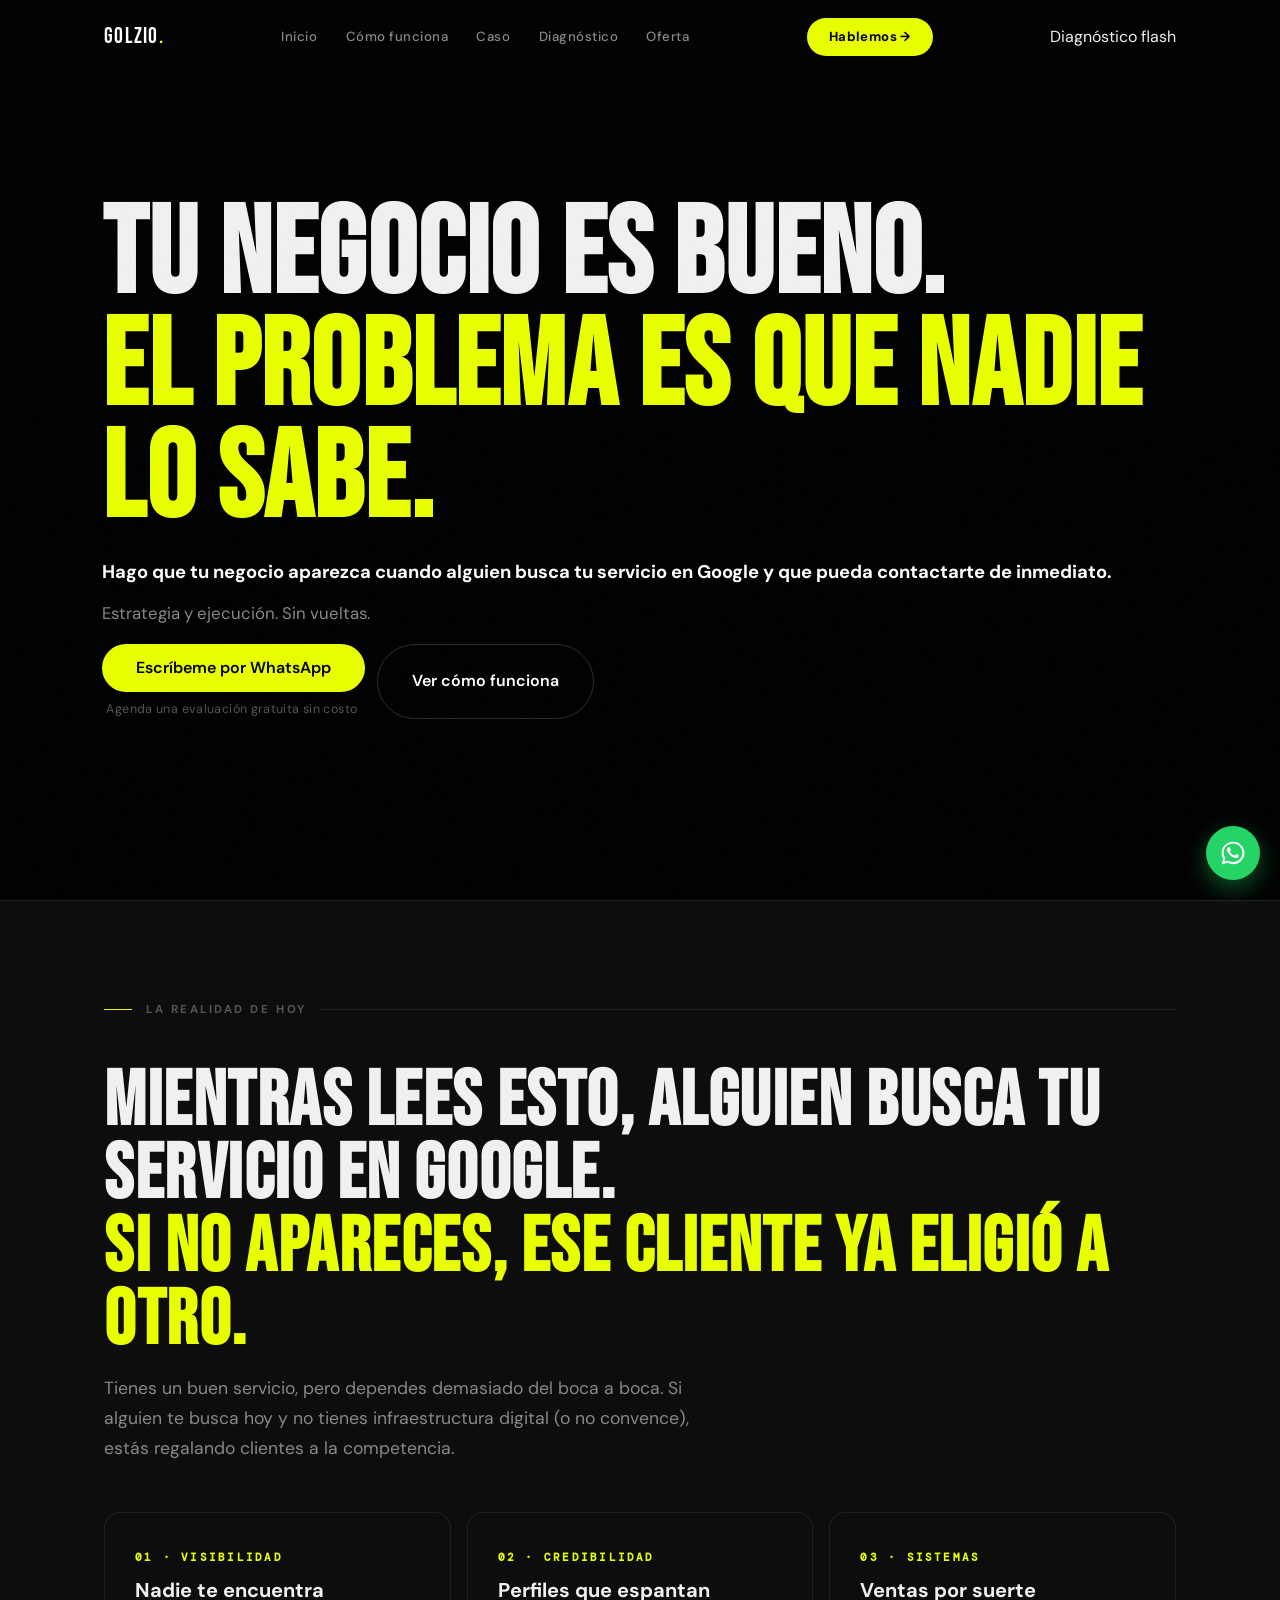
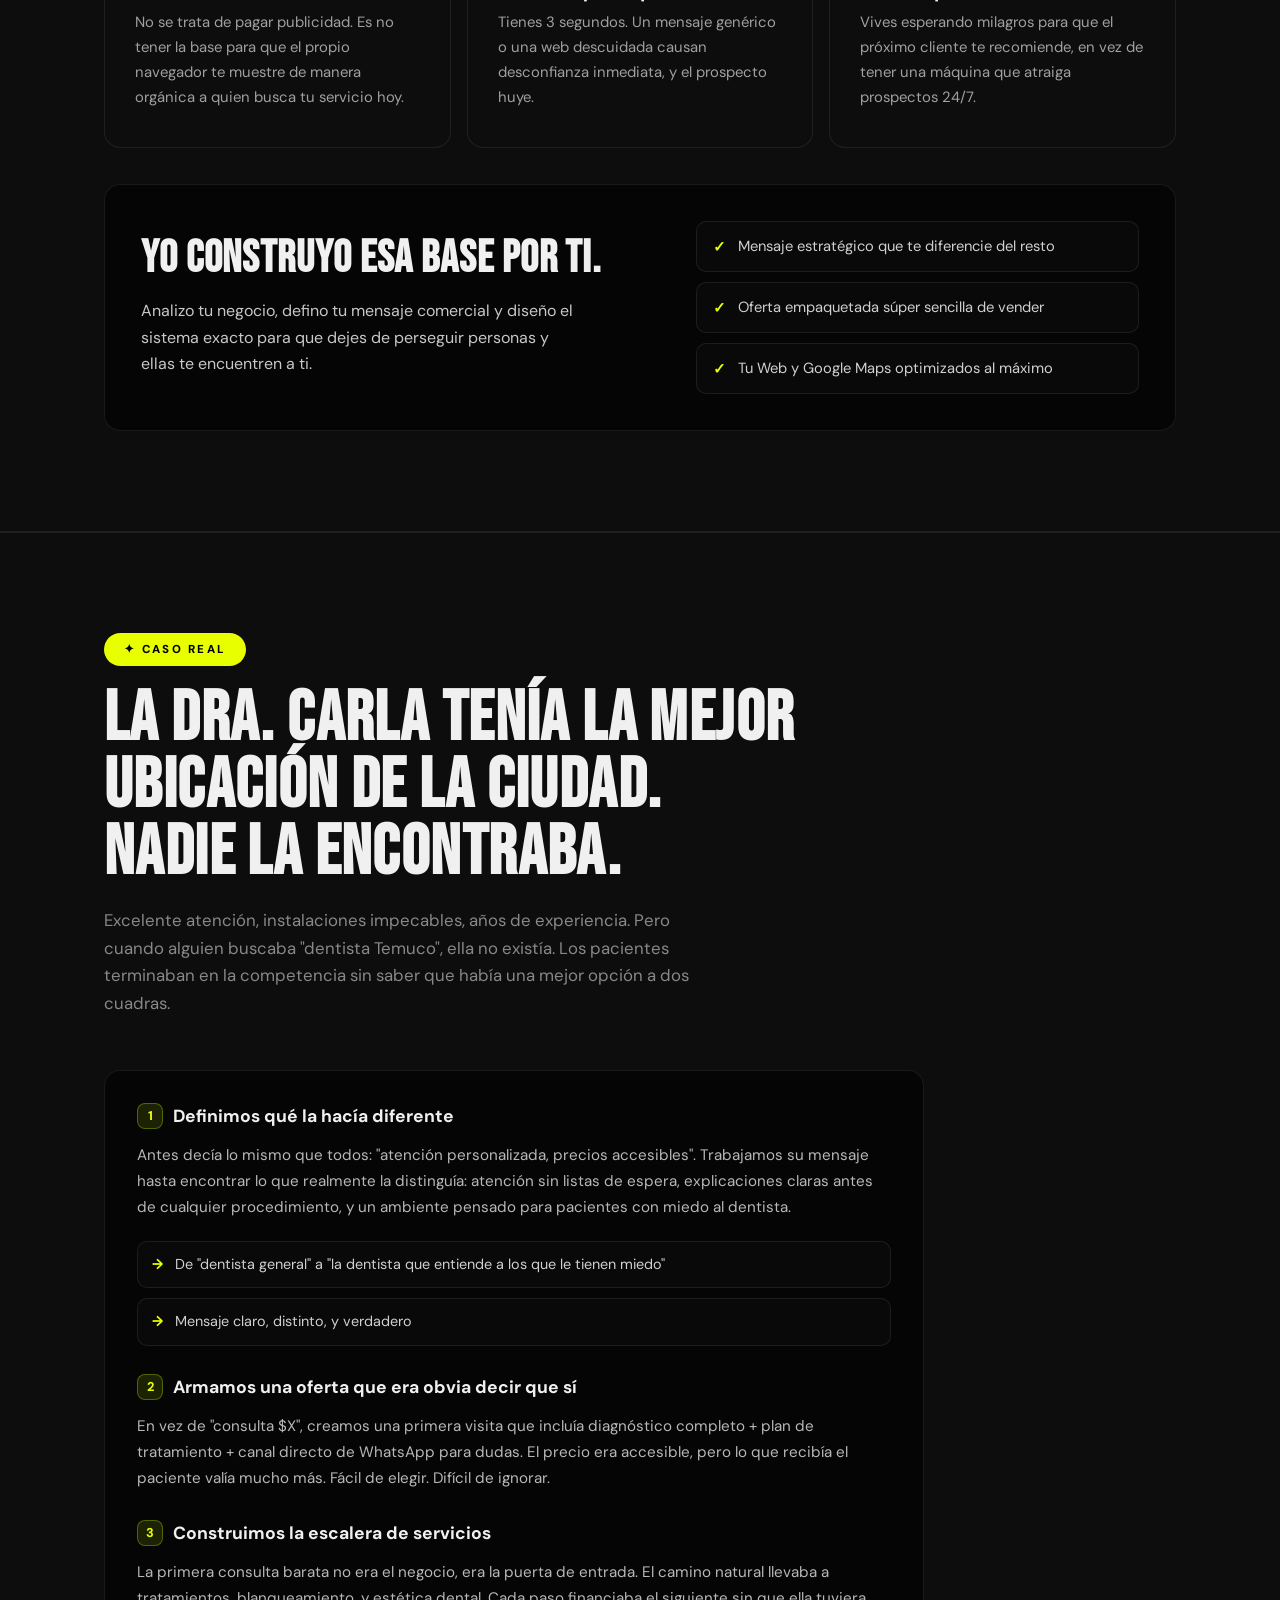
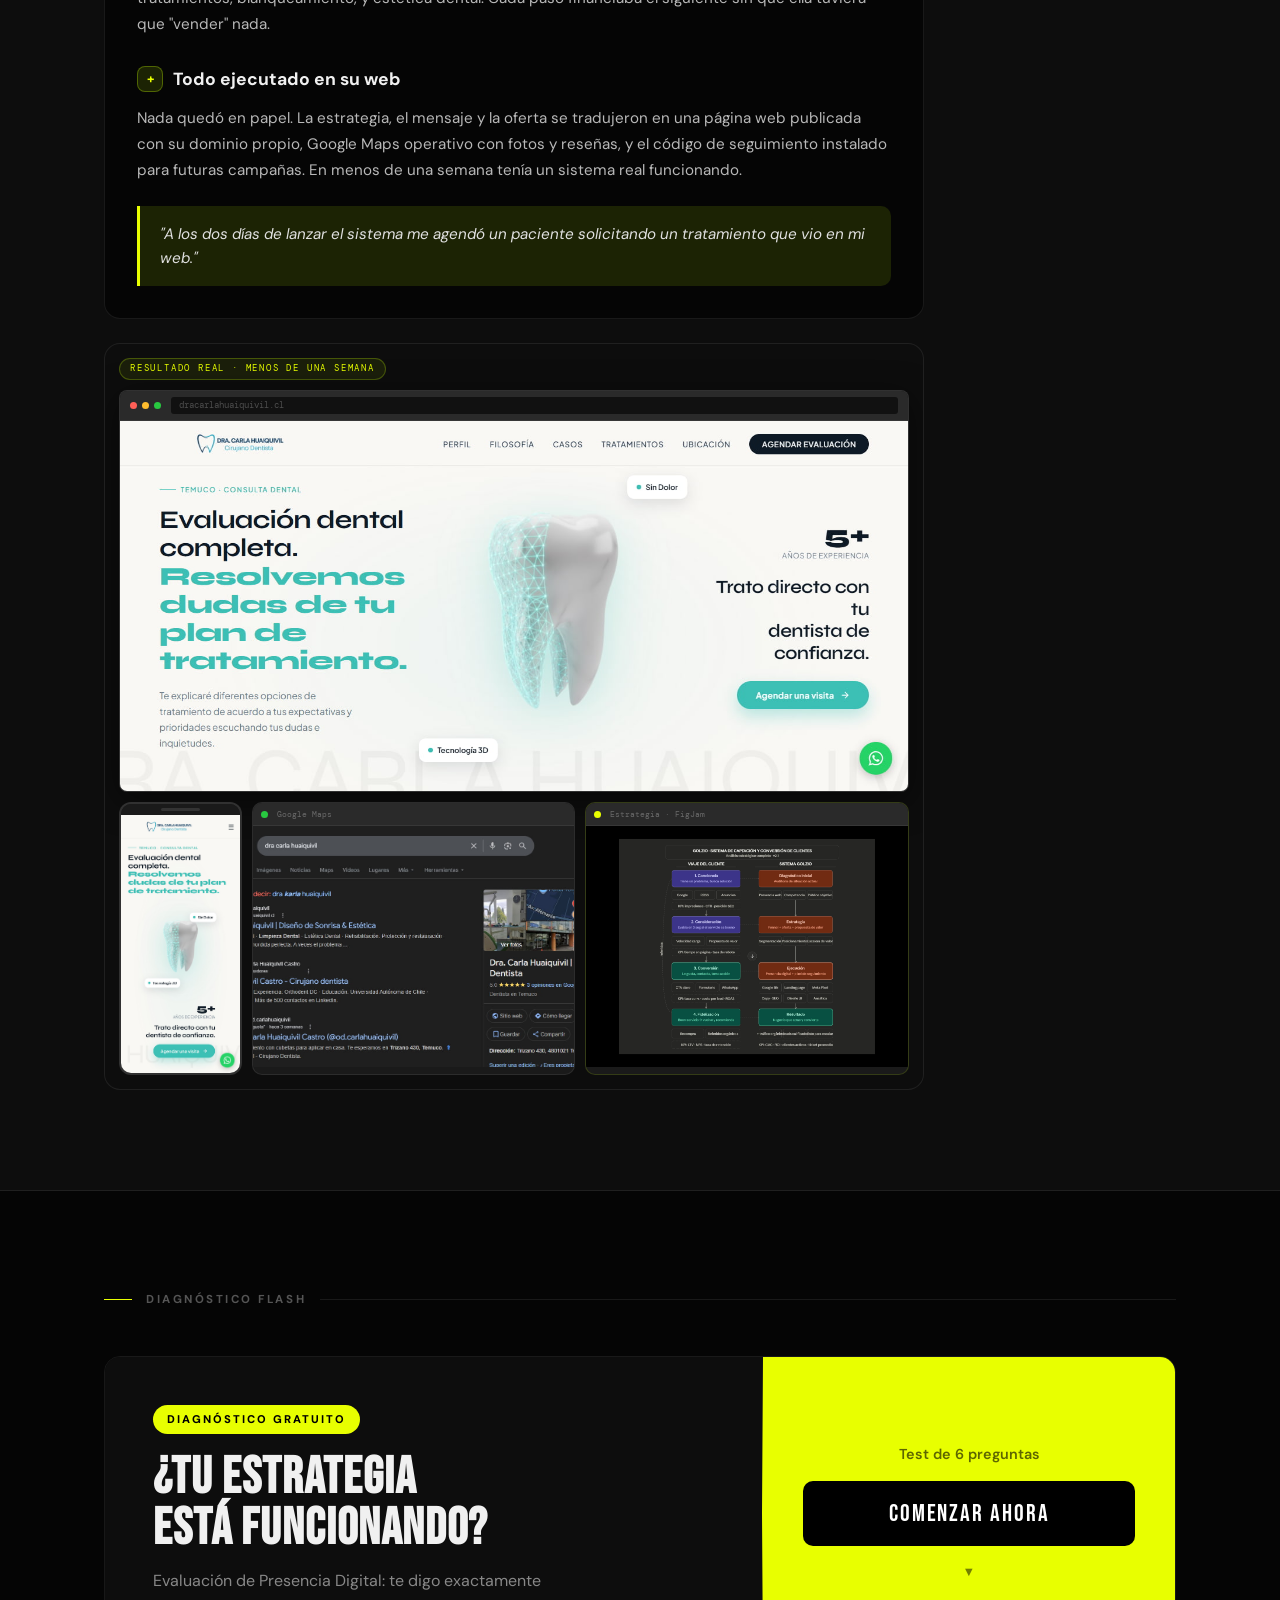
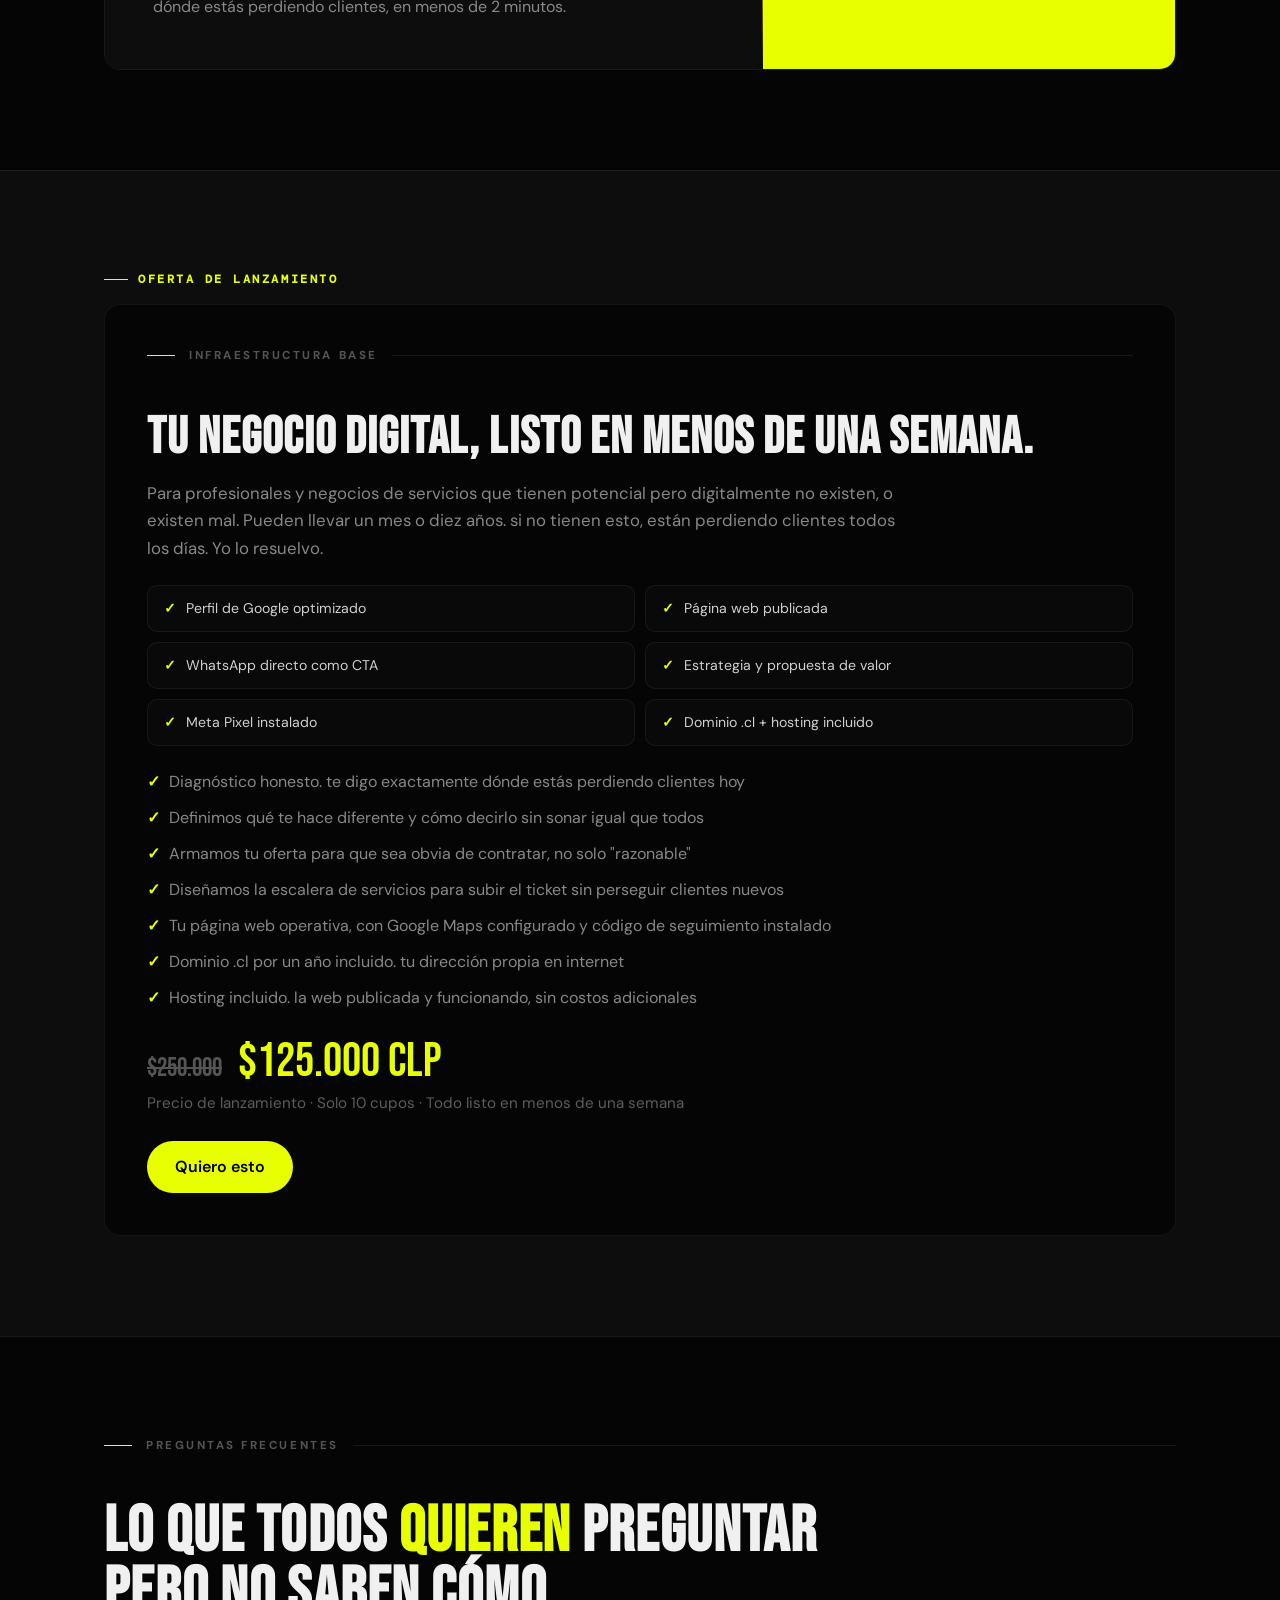
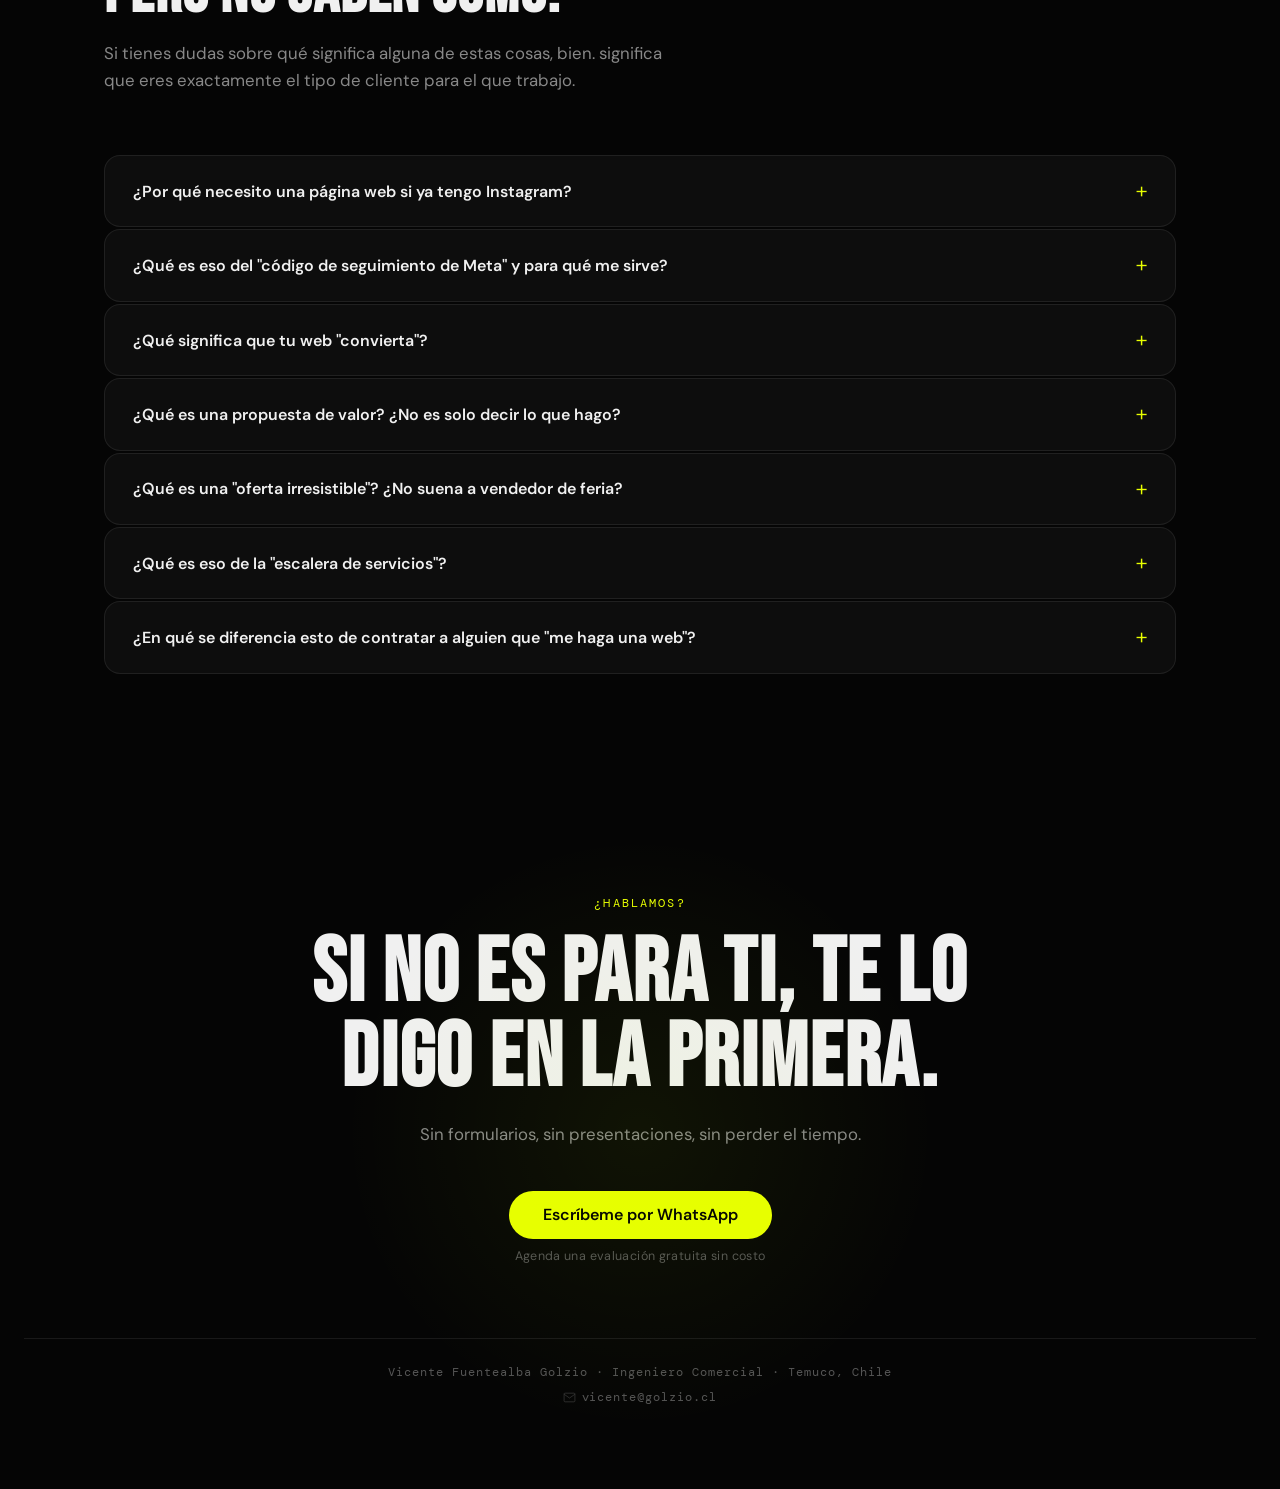
==== commit 4c2100c3: "Add files via upload" ====
--- a/index.html
+++ b/index.html
@@ -121,7 +121,6 @@
     .nav-mobile-close:hover { color: #fff; }
 
     @media(max-width: 960px) {
-      .nav { background: rgba(5,5,5,0.82); backdrop-filter: blur(18px); border-color: var(--border); }
       .nav-links { display: none; }
       .nav-cta { display: none; }
       .nav-logo { display: block; }
@@ -394,7 +393,6 @@
     .mkp-notch-pill { width:36%; height:3px; background:#333; border-radius:2px; }
     .mkp-mobile-screen {
       width:100%; flex:1;
-      min-height:140px;
       object-fit:cover; object-position:top; display:block;
     }
     .mkp-maps, .mkp-figjam-card {
@@ -562,7 +560,7 @@
         <a href="#oferta">Oferta</a>
       </div>
       <a class="nav-cta" href="https://wa.me/56959586141?text=Hola%20Vicente">Hablemos →</a>
-      <a class="nav-mobile-cta" href="#diagnostico">Diagnóstico gratuito</a>
+      <a class="nav-mobile-cta" href="#diagnostico">Diagnóstico flash</a>
       <button class="nav-hamburger" id="navHamburger" aria-label="Abrir menú">
         <span></span><span></span><span></span>
       </button>
@@ -607,46 +605,42 @@
   <!-- PROBLEMA Y SOLUCIÓN (fusionado) -->
   <section class="what-section reveal" id="que-hago">
     <div class="section-wrap">
-      <div class="section-label">El problema y la solución</div>
+      <div class="section-label">La realidad de hoy</div>
       <h2 class="what-title">Mientras lees esto, alguien busca tu servicio en Google.<br><em>Si no apareces, ese cliente ya eligió a otro.</em></h2>
-      <p class="what-lead">No es un problema de publicidad. Es que no tienes la base para que ninguna publicidad funcione.</p>
-      <p class="what-lead" style="margin-top:-24px; color:var(--muted2);">Y si te encuentra, ¿lo que ve le da suficiente confianza para llamarte? Ahí está el problema.</p>
-      <div class="what-grid">
-        <div class="what-card">
-          <p>Tienes un buen servicio. Clientes satisfechos, buena atención. Pero dependes del boca a boca. Y cuando alguien te busca, o no apareces, o lo que encuentra no convence.</p>
-          <p>Analizo tu negocio, defino cómo comunicar lo que haces, y construyo la infraestructura digital para que trabaje sola mientras tú te dedicas a lo tuyo.</p>
-          <div class="what-result-block">
-            <h4>El resultado</h4>
-            <p>Dejas de depender del boca a boca. Tu mensaje claro, tu oferta bien presentada, y la base lista para escalar cuando quieras.</p>
-          </div>
-        </div>
-        <div class="what-card">
-          <div class="list-title">Qué construimos juntos</div>
-          <ul class="check-list">
-            <li><span class="ico">✓</span>Un mensaje claro de por qué elegirte a ti y no a otro</li>
-            <li><span class="ico">✓</span>Una oferta que sea fácil de decir que sí</li>
-            <li><span class="ico">✓</span>Una escalera de servicios para crecer sin perseguir clientes nuevos</li>
-            <li><span class="ico">✓</span>Tu web y Google Maps listos y configurados</li>
-            <li><span class="ico">✓</span>El código de seguimiento instalado para publicidad futura</li>
-          </ul>
-        </div>
-      </div>
-      <div class="cards-row">
+      <p class="what-lead">Tienes un buen servicio, pero dependes demasiado del boca a boca. Si alguien te busca hoy y no tienes infraestructura digital (o no convence), estás regalando clientes a la competencia.</p>
+
+      <div class="cards-row" style="margin-bottom: 36px;">
         <article class="market-card cards-row-item">
-          <div class="card-tag">Visibilidad</div>
-          <h3 style="margin:10px 0 8px;">Si no apareces, no existes</h3>
-          <p>Si no apareces cuando te buscan, ese cliente ya eligió a otro antes de saber que tú existes.</p>
+          <div class="card-tag">01 · Visibilidad</div>
+          <h3 style="margin:10px 0 8px;">Nadie te encuentra</h3>
+          <p>No se trata de pagar publicidad. Es no tener la base para que el propio navegador te muestre de manera orgánica a quien busca tu servicio hoy.</p>
         </article>
         <article class="market-card cards-row-item">
-          <div class="card-tag">Credibilidad</div>
-          <h3 style="margin:10px 0 8px;">Si no convence, no llaman</h3>
-          <p>Tienes 3 segundos. Un mensaje genérico o una web que no convence, y ese cliente se fue.</p>
+          <div class="card-tag">02 · Credibilidad</div>
+          <h3 style="margin:10px 0 8px;">Perfiles que espantan</h3>
+          <p>Tienes 3 segundos. Un mensaje genérico o una web descuidada causan desconfianza inmediata, y el prospecto huye.</p>
         </article>
         <article class="market-card cards-row-item">
-          <div class="card-tag">Escalabilidad</div>
-          <h3 style="margin:10px 0 8px;">La ventaja que otros no tienen</h3>
-          <p>El Pixel instalado desde el día uno acumula datos reales. Cuando quieras hacer publicidad, ya sabes a quién apuntarle.</p>
+          <div class="card-tag">03 · Sistemas</div>
+          <h3 style="margin:10px 0 8px;">Ventas por suerte</h3>
+          <p>Vives esperando milagros para que el próximo cliente te recomiende, en vez de tener una máquina que atraiga prospectos 24/7.</p>
         </article>
+      </div>
+
+      <div class="what-card">
+        <div class="what-grid" style="align-items: center;">
+          <div>
+            <h3 style="font-family: 'Bebas Neue', sans-serif; font-size: clamp(2.2rem, 4.5vw, 2.8rem); line-height: 1; margin-bottom: 16px; letter-spacing: 0.02em;">Yo construyo esa base por ti.</h3>
+            <p style="color: #c8c8c8; font-size: 1rem; line-height: 1.65; max-width: 440px;">Analizo tu negocio, defino tu mensaje comercial y diseño el sistema exacto para que dejes de perseguir personas y ellas te encuentren a ti.</p>
+          </div>
+          <div>
+            <ul class="check-list">
+              <li><span class="ico">✓</span>Mensaje estratégico que te diferencie del resto</li>
+              <li><span class="ico">✓</span>Oferta empaquetada súper sencilla de vender</li>
+              <li><span class="ico">✓</span>Tu Web y Google Maps optimizados al máximo</li>
+            </ul>
+          </div>
+        </div>
       </div>
     </div>
   </section>
@@ -675,7 +669,7 @@
           <div class="case-panel-title" style="margin-top:28px"><span class="badge">+</span>Todo ejecutado en su web</div>
           <p>Nada quedó en papel. La estrategia, el mensaje y la oferta se tradujeron en una página web publicada con su dominio propio, Google Maps operativo con fotos y reseñas, y el código de seguimiento instalado para futuras campañas. En menos de una semana tenía un sistema real funcionando.</p>
 
-          <div class="case-quote">"Antes esperaba que la recomendaran. Ahora tiene un sistema que trabaja mientras ella atiende pacientes."</div>
+          <div class="case-quote">"A los dos días de lanzar el sistema me agendó un paciente solicitando un tratamiento que vio en mi web."</div>
         </div>
         <!-- MOCKUP -->
         <div class="mkp-wrap">
@@ -691,7 +685,8 @@
             <!-- REEMPLAZA con captura desktop -->
             <img class="mkp-desktop-screen"
               src="desktop.jpg"
-              alt="Web desktop">
+              alt="Web desktop"
+              loading="lazy">
           </div>
 
           <div class="mkp-bottom">
@@ -700,7 +695,8 @@
               <!-- REEMPLAZA con captura móvil -->
               <img class="mkp-mobile-screen"
                 src="movil.jpg"
-                alt="Web móvil">
+                alt="Web móvil"
+                loading="lazy">
             </div>
 
             <div class="mkp-maps">
@@ -711,7 +707,8 @@
               <!-- REEMPLAZA con captura Maps -->
               <img class="mkp-screen-sq"
                 src="maps.jpg"
-                alt="Google Maps">
+                alt="Google Maps"
+                loading="lazy">
             </div>
 
             <div class="mkp-figjam-card">
@@ -722,7 +719,8 @@
               <!-- REEMPLAZA con captura FigJam -->
               <img class="mkp-screen-sq"
                 src="figjam.jpg"
-                alt="FigJam">
+                alt="FigJam"
+                loading="lazy">
             </div>
           </div>
 
@@ -1066,7 +1064,7 @@
     resWrap.style.display = 'block';
 
     const ring = document.getElementById('scoreRing');
-    ring.textContent = score + "/40";
+    ring.textContent = score + "/60";
     ring.style.borderColor = color;
     ring.style.color = color;
     ring.style.background = color + '14';
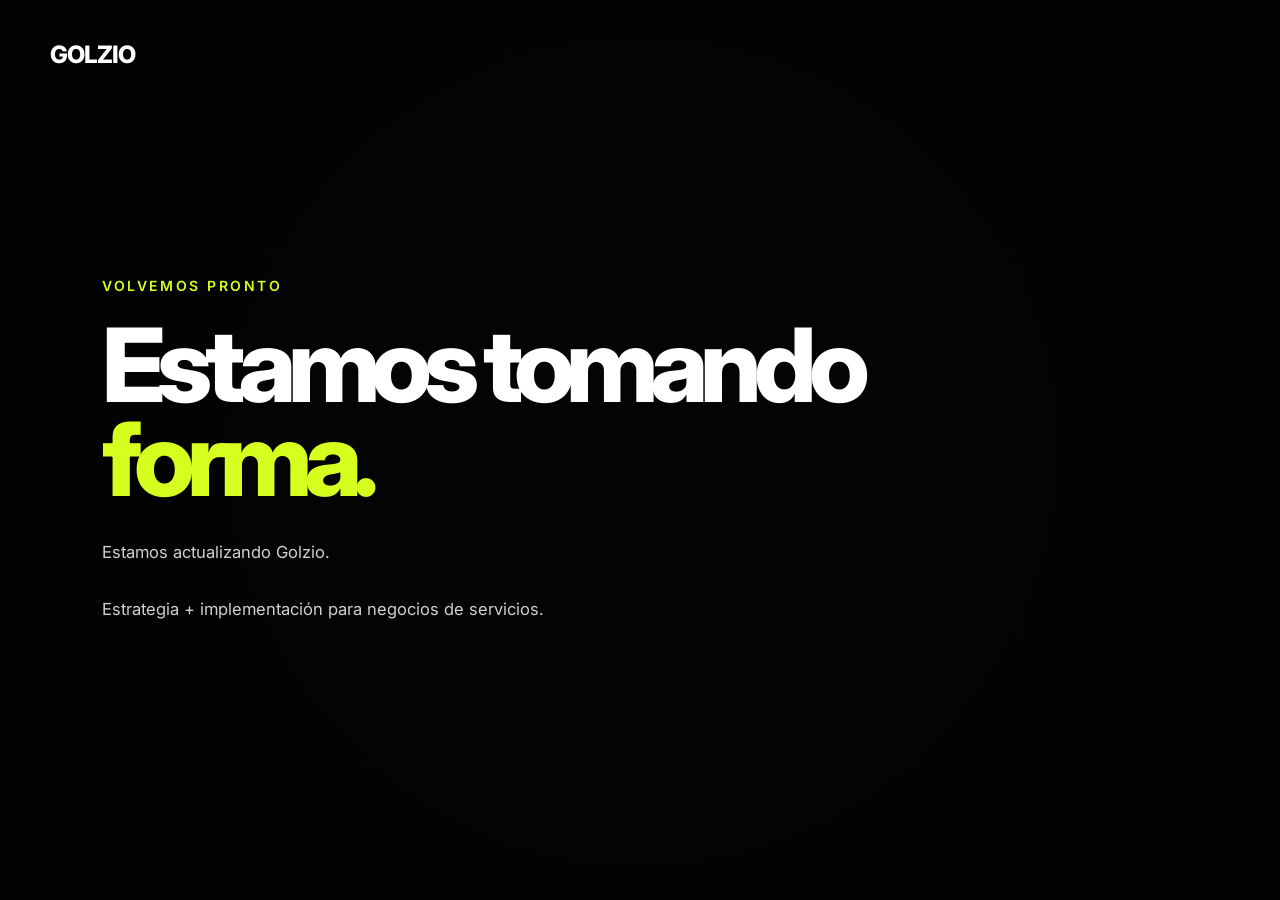
==== commit 273046ef: "Add files via upload" ====
--- a/index.html
+++ b/index.html
@@ -1,1086 +1,292 @@
 <!DOCTYPE html>
 <html lang="es">
 <head>
-  <meta charset="UTF-8" />
-<link rel="icon" type="image/svg+xml" href="favicon.svg">
-<link rel="apple-touch-icon" href="favicon.svg">
-  <meta name="viewport" content="width=device-width, initial-scale=1" />
-  <title>Golzio. Tu negocio es bueno. El problema es que nadie lo sabe.</title>
-  <meta name="description" content="Golzio construye la base digital para que tus clientes te encuentren, te entiendan y te elijan. Estrategia y ejecución, sin vueltas.">
-  <link rel="canonical" href="https://golzio.cl">
-  <meta property="og:title" content="Tu negocio es bueno. El problema es que nadie lo sabe.">
-  <meta property="og:description" content="Golzio construye la base digital para que tus clientes te encuentren, te entiendan y te elijan.">
-  <meta property="og:type" content="website">
-
-  <link rel="preconnect" href="https://fonts.googleapis.com">
-  <link rel="preconnect" href="https://fonts.gstatic.com" crossorigin>
-  <link href="https://fonts.googleapis.com/css2?family=Bebas+Neue&family=DM+Sans:wght@300;400;500;600;700&family=DM+Mono:wght@400;500&display=swap" rel="stylesheet">
-
-  <style>
-    :root {
-      --accent: #e8ff00;
-      --accent-dim: rgba(198, 255, 0, 0.12);
-      --bg: #050505;
-      --surface: #0d0d0d;
-      --text: #f0f0f0;
-      --muted: #888;
-      --muted2: #555;
-      --container: 1120px;
-      --border: rgba(255,255,255,0.08);
-      --radius: 16px;
-    }
-    *, *::before, *::after { margin:0; padding:0; box-sizing:border-box; }
-    html { scroll-behavior: smooth; }
-    body {
-      font-family: 'DM Sans', sans-serif;
-      background: var(--bg);
-      color: var(--text);
-      line-height: 1.5;
-      -webkit-font-smoothing: antialiased;
-      overflow-x: hidden;
-    }
-    a { color: inherit; text-decoration: none; }
-    img { display:block; max-width:100%; }
-
-    body::before {
-      content: '';
-      position: fixed; inset: 0;
-      background-image: url("data:image/svg+xml,%3Csvg viewBox='0 0 256 256' xmlns='http://www.w3.org/2000/svg'%3E%3Cfilter id='noise'%3E%3CfeTurbulence type='fractalNoise' baseFrequency='0.9' numOctaves='4' stitchTiles='stitch'/%3E%3C/filter%3E%3Crect width='100%25' height='100%25' filter='url(%23noise)' opacity='0.04'/%3E%3C/svg%3E");
-      pointer-events: none; z-index: 9999; opacity: 0.4;
-    }
-
-    /* NAV */
-    .nav {
-      position: fixed; top: 0; left: 0; width: 100%;
-      z-index: 100;
-      transition: background 0.4s, border-color 0.4s;
-      border-bottom: 1px solid transparent;
-    }
-    .nav.scrolled {
-      background: rgba(5,5,5,0.88);
-      backdrop-filter: blur(18px);
-      border-color: var(--border);
-    }
-    .nav-inner {
-      max-width: var(--container); margin: 0 auto;
-      padding: 18px 24px;
-      display: flex; align-items: center; justify-content: space-between; gap: 20px;
-    }
-    .nav-logo { font-family: 'Bebas Neue', sans-serif; font-size: 1.35rem; letter-spacing: 0.06em; color: #fff; }
-    .nav-logo span { color: var(--accent); }
-    .nav-links {
-      display: flex; gap: 28px;
-      font-size: 0.83rem; font-weight: 500; color: var(--muted); letter-spacing: 0.04em;
-    }
-    .nav-links a { transition: color 0.2s; position: relative; }
-    .nav-links a::after { content:''; position:absolute; bottom:-3px; left:0; width:0; height:1px; background:var(--accent); transition:width 0.25s; }
-    .nav-links a:hover { color: #fff; }
-    .nav-links a:hover::after { width: 100%; }
-    .nav-cta {
-      padding: 9px 22px; border-radius: 100px;
-      background: var(--accent); color: #000;
-      font-size: 0.82rem; font-weight: 700; letter-spacing: 0.03em;
-      transition: transform 0.18s, box-shadow 0.18s;
-    }
-    .nav-cta:hover { transform: translateY(-2px); box-shadow: 0 8px 24px rgba(198,255,0,0.35); }
-
-    /* Mobile nav */
-    .nav-hamburger {
-      display: none;
-      flex-direction: column; gap: 5px;
-      cursor: pointer; padding: 4px; background: none; border: none;
-    }
-    .nav-hamburger span {
-      display: block; width: 22px; height: 2px;
-      background: #fff; border-radius: 2px;
-      transition: all 0.25s;
-    }
-    .nav-mobile-menu {
-      display: none;
-      position: fixed; top: 0; left: 0; right: 0; bottom: 0;
-      background: rgba(5,5,5,0.97);
-      z-index: 99;
-      flex-direction: column;
-      align-items: center; justify-content: center;
-      gap: 32px;
-    }
-    .nav-mobile-menu.open { display: flex; }
-    .nav-mobile-menu a {
-      font-family: 'Bebas Neue', sans-serif;
-      font-size: 2.2rem; color: #f0f0f0;
-      letter-spacing: 0.06em;
-      transition: color 0.2s;
-    }
-    .nav-mobile-menu a:hover { color: var(--accent); }
-    .nav-mobile-close {
-      position: absolute; top: 20px; right: 24px;
-      background: none; border: none;
-      font-size: 1.8rem; color: #555; cursor: pointer;
-      line-height: 1;
-    }
-    .nav-mobile-close:hover { color: #fff; }
-
-    @media(max-width: 960px) {
-      .nav-links { display: none; }
-      .nav-cta { display: none; }
-      .nav-logo { display: block; }
-      .nav-hamburger { display: flex; }
-      .nav-mobile-cta {
-        display: inline-flex;
-        padding: 10px 24px; border-radius: 100px;
-        background: var(--accent); color: #000;
-        font-size: 0.85rem; font-weight: 700; letter-spacing: 0.03em;
-      }
-    }
-    @media(min-width: 961px) {
-      .nav-hamburger { display: none; }
-      .nav-mobile-menu { display: none !important; }
-    }
-
-    /* HERO. horizontal wide bg, clean layout */
-    .hero {
-      min-height: 100vh;
-      display: flex; align-items: center;
-      position: relative; overflow: hidden;
-      padding: 0 8%;
-    }
-    .hero-img {
-      position: absolute; inset: 0;
-      background-size: cover; background-position: center;
-      opacity: 0; transition: opacity 1.2s ease; z-index: 0;
-    }
-    .hero-img.active { opacity: 1; }
-    .hero-overlay {
-      position: absolute; inset: 0;
-      background: linear-gradient(rgba(0,0,0,0.65), rgba(0,0,0,0.95));
-      z-index: 1;
-    }
-    .hero-inner {
-      position: relative; z-index: 2;
-      max-width: var(--container); margin: 0 auto; width: 100%;
-      padding: 80px 0 60px;
-    }
-    .hero-h1 {
-      font-family: 'Bebas Neue', sans-serif;
-      font-size: clamp(3.5rem, 9.5vw, 9.5rem);
-      line-height: 0.92; letter-spacing: 0.01em; margin-bottom: 22px;
-      animation: fadeUp 0.8s ease both;
-    }
-    .hero-h1 .accent { color: var(--accent); display: block; }
-    .hero-strong {
-      font-size: 1.15rem; font-weight: 700; color: #fff;
-      margin-bottom: 14px;
-      animation: fadeUp 0.8s 0.1s ease both;
-    }
-    .hero-sub {
-      color: var(--muted); font-size: 1.05rem; max-width: 680px;
-      margin-bottom: 16px; line-height: 1.65;
-      animation: fadeUp 0.8s 0.2s ease both;
-    }
-    .hero-cta {
-      display: flex; gap: 12px; flex-wrap: wrap; margin-top: 10px;
-      animation: fadeUp 0.8s 0.3s ease both;
-    }
-
-    @keyframes fadeUp {
-      from { opacity:0; transform:translateY(22px); }
-      to   { opacity:1; transform:translateY(0); }
-    }
-
-    /* Buttons */
-    .btn {
-      padding: 12px 34px; border-radius: 100px;
-      font-weight: 600; font-size: 1rem;
-      display: inline-flex; align-items: center; gap: 8px;
-      cursor: pointer; border: none;
-      transition: transform 0.18s, box-shadow 0.18s;
-    }
-    .btn-primary { background: var(--accent); color: #000; }
-    .btn-primary:hover { transform: translateY(-3px); box-shadow: 0 12px 32px rgba(198,255,0,0.4); }
-    .btn-ghost { background: transparent; color: #fff; border: 1px solid rgba(255,255,255,0.18); }
-    .btn-ghost:hover { transform: translateY(-3px); border-color: rgba(255,255,255,0.35); background: rgba(255,255,255,0.04); }
-
-    /* SECTION UTILS */
-    .section-wrap { max-width: var(--container); margin: 0 auto; padding: 100px 24px; }
-    .section-label {
-      display: flex; align-items: center; gap: 14px;
-      font-size: 0.72rem; font-weight: 700; letter-spacing: 0.22em;
-      text-transform: uppercase; color: var(--muted2); margin-bottom: 48px;
-    }
-    .section-label::before { content:''; width:28px; height:1px; background:var(--accent); flex-shrink:0; }
-    .section-label::after { content:''; flex:1; height:1px; background:var(--border); }
-    .reveal { opacity:1; transform:none; transition:opacity 0.7s ease, transform 0.7s ease; }
-    .reveal.animate { opacity:0; transform:translateY(20px); }
-    .reveal.animate.visible { opacity:1; transform:none; }
-
-    /* QUÉ HAGO */
-    .what-section { background: var(--surface); border-top:1px solid var(--border); border-bottom:1px solid var(--border); }
-    .what-title {
-      font-family: 'Bebas Neue', sans-serif;
-      font-size: clamp(3rem, 6vw, 5.5rem);
-      line-height: 0.95; letter-spacing: 0.02em; margin-bottom: 16px;
-    }
-    .what-title em { color: var(--accent); font-style: normal; }
-    .what-lead { font-size: 1.1rem; color: var(--muted); max-width: 620px; line-height: 1.7; margin-bottom: 48px; }
-    .what-grid { display: grid; grid-template-columns: 1.2fr 1fr; gap: 24px; align-items: start; }
-    .what-card { background: var(--bg); border: 1px solid var(--border); border-radius: var(--radius); padding: 36px; transition: border-color 0.3s; }
-    .what-card:hover { border-color: rgba(198,255,0,0.25); }
-    .what-card p { color: #c8c8c8; line-height: 1.75; font-size: 0.97rem; }
-    .what-card p + p { margin-top: 14px; }
-    .what-result-block { margin-top: 28px; padding: 20px; border-radius: 12px; background: var(--accent-dim); border: 1px solid rgba(198,255,0,0.2); }
-    .what-result-block h4 { font-size: 0.72rem; letter-spacing: 0.18em; text-transform: uppercase; color: var(--accent); font-weight: 700; margin-bottom: 10px; }
-    .what-result-block p { color: #ddd !important; font-size: 0.95rem !important; }
-    .list-title { font-size: 0.72rem; letter-spacing: 0.18em; text-transform: uppercase; color: var(--muted); font-weight: 700; margin-bottom: 16px; }
-    .check-list { list-style: none; display: flex; flex-direction: column; gap: 10px; }
-    .check-list li {
-      display: flex; gap: 12px; align-items: flex-start;
-      padding: 13px 16px; border-radius: 10px;
-      background: rgba(255,255,255,0.02); border: 1px solid var(--border);
-      font-size: 0.92rem; color: #d0d0d0; line-height: 1.5;
-      transition: border-color 0.25s, background 0.25s;
-    }
-    .check-list li:hover { border-color: rgba(198,255,0,0.25); background: var(--accent-dim); }
-    .check-list li .ico { color: var(--accent); font-weight: 800; flex-shrink: 0; margin-top: 1px; }
-
-    /* MERCADO */
-    .market-title {
-      font-family: 'Bebas Neue', sans-serif;
-      font-size: clamp(3rem, 6vw, 5.5rem);
-      line-height: 0.95; margin-bottom: 18px; letter-spacing: 0.02em;
-    }
-    .market-title em { color: var(--accent); font-style: normal; }
-    .market-sub { color: var(--muted); font-size: 1.05rem; max-width: 640px; line-height: 1.65; margin-bottom: 56px; }
-    .market-grid { display: grid; grid-template-columns: repeat(3, 1fr); gap: 20px; }
-    .market-card {
-      padding: 36px 30px; border-radius: var(--radius);
-      border: 1px solid var(--border); background: var(--surface);
-      position: relative; overflow: hidden;
-      transition: transform 0.3s, border-color 0.3s, box-shadow 0.3s;
-    }
-    .market-card::before {
-      content:''; position:absolute; top:0; left:0; right:0; height:2px;
-      background: linear-gradient(90deg, transparent, var(--accent), transparent);
-      transform: scaleX(0); transition: transform 0.4s ease;
-    }
-    .market-card:hover { transform: translateY(-6px); border-color: rgba(198,255,0,0.2); box-shadow: 0 24px 48px rgba(0,0,0,0.4); }
-    .market-card:hover::before { transform: scaleX(1); }
-    .card-num { font-family: 'Bebas Neue', sans-serif; font-size: 5rem; color: rgba(255,255,255,0.04); line-height: 1; margin-bottom: 8px; }
-    .card-tag { font-size: 0.7rem; letter-spacing: 0.2em; text-transform: uppercase; color: var(--accent); font-weight: 700; margin-bottom: 12px; font-family: 'DM Mono', monospace; }
-    .market-card h3 { font-size: 1.25rem; font-weight: 700; margin-bottom: 12px; line-height: 1.2; }
-    .market-card p { color: #a0a0a0; font-size: 0.93rem; line-height: 1.7; }
-
-    /* CASO */
-    .case-section { background: var(--surface); border-top:1px solid var(--border); border-bottom:1px solid var(--border); }
-    .case-badge {
-      display: inline-flex; align-items: center; gap: 8px;
-      padding: 8px 20px; border-radius: 100px;
-      background: var(--accent); color: #000;
-      font-size: 0.72rem; font-weight: 800;
-      letter-spacing: 0.2em; text-transform: uppercase; margin-bottom: 20px;
-    }
-    .case-title {
-      font-family: 'Bebas Neue', sans-serif;
-      font-size: clamp(2.8rem, 5.5vw, 5rem);
-      line-height: 0.95; margin-bottom: 20px; letter-spacing: 0.02em; max-width: 800px;
-    }
-    .case-sub { color: var(--muted); font-size: 1.05rem; max-width: 620px; line-height: 1.65; margin-bottom: 52px; }
-    .case-grid { display: grid; grid-template-columns: 1fr; gap: 24px; max-width: 820px; }
-    .case-panel { background: var(--bg); border: 1px solid var(--border); border-radius: var(--radius); padding: 32px; }
-    .case-panel-title { font-size: 1.1rem; font-weight: 700; margin-bottom: 14px; display: flex; align-items: center; gap: 10px; }
-    .case-panel-title .badge {
-      width: 26px; height: 26px; border-radius: 8px;
-      background: var(--accent-dim); border: 1px solid rgba(198,255,0,0.3);
-      color: var(--accent); font-size: 0.8rem; font-weight: 800;
-      display: flex; align-items: center; justify-content: center;
-    }
-    .case-panel p { color: #b8b8b8; font-size: 0.95rem; line-height: 1.7; }
-    .case-items { display: flex; flex-direction: column; gap: 10px; margin-top: 20px; }
-    .case-item { display: flex; gap: 12px; padding: 12px 14px; border-radius: 10px; background: rgba(255,255,255,0.02); border: 1px solid var(--border); font-size: 0.9rem; color: #d0d0d0; line-height: 1.5; }
-    .case-item span { color: var(--accent); font-weight: 700; flex-shrink: 0; }
-    .case-quote { margin-top: 22px; padding: 16px 20px; border-left: 3px solid var(--accent); background: var(--accent-dim); border-radius: 0 10px 10px 0; font-size: 0.95rem; font-style: italic; color: #e0e0e0; line-height: 1.6; }
-    .case-img-wrap { border-radius: var(--radius); overflow: hidden; border: 1px solid var(--border); position: relative; min-height: 320px; }
-    .case-img-wrap img { width:100%; height:100%; object-fit:cover; display:block; filter:saturate(0.8); transition:filter 0.4s, transform 0.6s; }
-    .case-img-wrap:hover img { filter:saturate(1); transform:scale(1.02); }
-    .case-img-footer {
-      position:absolute; bottom:0; left:0; right:0;
-      display:flex; justify-content:space-between;
-      padding:14px 18px; background:linear-gradient(transparent, rgba(0,0,0,0.85));
-      font-size:0.75rem; letter-spacing:0.14em; text-transform:uppercase;
-      font-family:'DM Mono',monospace; color:rgba(255,255,255,0.7);
-    }
-    .case-img-footer span:last-child { color: var(--accent); }
-
-    /* MOCKUP SIMPLE */
-    .mkp-wrap {
-      border-radius: var(--radius);
-      border: 1px solid var(--border);
-      overflow: hidden;
-      background: #0d0d0d;
-      padding: 14px;
-      display: flex;
-      flex-direction: column;
-      gap: 10px;
-    }
-    .mkp-tag {
-      display: inline-flex;
-      width: fit-content;
-      font-family: 'DM Mono', monospace;
-      font-size: 9px;
-      letter-spacing: 0.2em;
-      text-transform: uppercase;
-      color: var(--accent);
-      background: rgba(198,255,0,0.08);
-      border: 1px solid rgba(198,255,0,0.25);
-      padding: 3px 10px;
-      border-radius: 100px;
-    }
-    .mkp-desktop {
-      width: 100%;
-      background: #1a1a1a;
-      border-radius: 8px;
-      border: 1px solid rgba(255,255,255,0.1);
-      overflow: hidden;
-      box-shadow: 0 8px 32px rgba(0,0,0,0.5);
-    }
-    .mkp-bar {
-      background: #2a2a2a;
-      padding: 6px 10px;
-      display: flex;
-      align-items: center;
-      gap: 5px;
-      border-bottom: 1px solid rgba(255,255,255,0.06);
-    }
-    .mkp-dot { width:7px; height:7px; border-radius:50%; flex-shrink:0; }
-    .mkp-dot.r{background:#ff5f57;} .mkp-dot.y{background:#febc2e;} .mkp-dot.g{background:#28c840;}
-    .mkp-dot.accent-dot{background:var(--accent);}
-    .mkp-url {
-      margin-left:5px; flex:1;
-      background:#111; border-radius:3px;
-      padding:2px 8px;
-      font-family:'DM Mono',monospace;
-      font-size:9px; color:rgba(255,255,255,0.25);
-    }
-    .mkp-label-sm {
-      font-family:'DM Mono',monospace;
-      font-size:8px; color:rgba(255,255,255,0.3);
-      margin-left:4px;
-    }
-    .mkp-desktop-screen {
-      width:100%;
-      aspect-ratio:2.13/1;
-      object-fit:cover;
-      object-position:top;
-      display:block;
-    }
-    .mkp-bottom {
-      display: grid;
-      grid-template-columns: 0.38fr 1fr 1fr;
-      gap: 10px;
-      align-items: stretch;
-    }
-    .mkp-mobile {
-      background:#1a1a1a;
-      border-radius:12px;
-      border:2px solid rgba(255,255,255,0.1);
-      overflow:hidden;
-      display:flex;
-      flex-direction:column;
-    }
-    .mkp-notch {
-      background:#1a1a1a; padding:4px;
-      display:flex; justify-content:center; flex-shrink:0;
-    }
-    .mkp-notch-pill { width:36%; height:3px; background:#333; border-radius:2px; }
-    .mkp-mobile-screen {
-      width:100%; flex:1;
-      object-fit:cover; object-position:top; display:block;
-    }
-    .mkp-maps, .mkp-figjam-card {
-      background:#1a1a1a;
-      border-radius:10px;
-      border:1px solid rgba(255,255,255,0.08);
-      overflow:hidden;
-    }
-    .mkp-figjam-card { border-color:rgba(198,255,0,0.15); }
-    .mkp-bar.small { padding:5px 8px; }
-    .mkp-screen-sq {
-      width:100%;
-      aspect-ratio:4/3;
-      object-fit:cover; display:block;
-    }
-    .diag-box { border-radius: var(--radius); overflow: hidden; border: 1px solid var(--border); }
-    .diag-trigger { display: grid; grid-template-columns: 1.6fr 1fr; cursor: pointer; user-select: none; }
-    .diag-left { padding: 48px; background: var(--surface); position: relative; }
-    .diag-left::after { content:''; position:absolute; top:0; right:-1px; bottom:0; width:2px; background:linear-gradient(to bottom, transparent, var(--accent), transparent); }
-    .diag-eyebrow { display:inline-flex; align-items:center; gap:8px; padding:6px 14px; border-radius:100px; background:var(--accent); color:#000; font-size:0.7rem; font-weight:800; letter-spacing:0.18em; text-transform:uppercase; margin-bottom:18px; }
-    .diag-title { font-family:'Bebas Neue',sans-serif; font-size:clamp(2.2rem,4vw,3.4rem); line-height:1; letter-spacing:0.02em; margin-bottom:14px; }
-    .diag-left p { color:var(--muted); font-size:1rem; line-height:1.65; max-width:420px; }
-    .diag-right { padding:48px 40px; background:var(--accent); display:flex; flex-direction:column; align-items:center; justify-content:center; gap:16px; }
-    .diag-right p { font-size:0.9rem; font-weight:600; color:rgba(0,0,0,0.6); text-align:center; }
-    .diag-btn { width:100%; padding:18px 24px; background:#000; color:#fff; font-family:'Bebas Neue',sans-serif; font-size:1.5rem; letter-spacing:0.08em; border:none; border-radius:10px; cursor:pointer; transition:background 0.2s, transform 0.2s; }
-    .diag-btn:hover { background:#111; transform:translateY(-3px); }
-    .diag-arrow { font-size:0.8rem; font-weight:700; color:rgba(0,0,0,0.5); letter-spacing:0.08em; text-transform:uppercase; transition:transform 0.3s; }
-    .diag-box.open .diag-arrow { transform:rotate(180deg); }
-
-    .diag-body { max-height:0; overflow:hidden; transition:max-height 0.5s ease; background:var(--surface); }
-    .diag-body.open { max-height: 2400px; border-top:1px solid var(--border); }
-    .diag-body-inner { padding:40px 48px; }
-
-    .diag-step { display:none; }
-    .diag-step.active { display:block; }
-    .diag-step h3 { font-size:1.3rem; font-weight:700; margin-bottom:6px; }
-    .step-sub { color:var(--muted); font-size:0.9rem; margin-bottom:28px; }
-    .input-grid { display:grid; grid-template-columns:1fr 1fr; gap:16px; margin-bottom:20px; }
-    .input-group label { display:block; font-size:0.78rem; font-weight:600; color:var(--muted); margin-bottom:6px; letter-spacing:0.08em; text-transform:uppercase; }
-    .diag-input { width:100%; padding:13px 16px; background:var(--bg); color:#fff; border:1px solid var(--border); border-radius:10px; font-size:0.95rem; font-family:'DM Sans',sans-serif; outline:none; transition:border-color 0.2s; }
-    .diag-input:focus { border-color:rgba(198,255,0,0.5); }
-    .diag-input::placeholder { color:var(--muted2); }
-    .submit-btn { width:100%; padding:14px; background:var(--accent); color:#000; border:none; border-radius:100px; font-weight:700; font-size:1rem; cursor:pointer; transition:transform 0.18s, box-shadow 0.18s; margin-top:8px; }
-    .submit-btn:hover { transform:translateY(-2px); box-shadow:0 8px 24px rgba(198,255,0,0.35); }
-
-    .q-block { margin-bottom:28px; padding-bottom:28px; border-bottom:1px solid var(--border); }
-    .q-block:last-of-type { border-bottom:none; margin-bottom:0; }
-    .q-label { display:block; font-weight:600; font-size:0.97rem; margin-bottom:14px; color:#e8e8e8; line-height:1.4; }
-    .q-num { font-family:'DM Mono',monospace; color:var(--accent); font-size:0.8rem; margin-right:8px; }
-    .q-options { display:flex; flex-direction:column; gap:8px; }
-    .radio-opt { display:flex; align-items:center; gap:12px; padding:12px 16px; border-radius:10px; background:rgba(255,255,255,0.02); border:1px solid var(--border); cursor:pointer; transition:border-color 0.2s, background 0.2s; font-size:0.92rem; color:#ccc; }
-    .radio-opt:hover { border-color:rgba(198,255,0,0.3); background:var(--accent-dim); }
-    .radio-opt input { accent-color:var(--accent); }
-
-    .result-wrap { display:none; text-align:center; padding:20px 0; }
-    .result-ring { width:120px; height:120px; border-radius:50%; border:4px solid var(--accent); display:flex; align-items:center; justify-content:center; margin:0 auto 20px; font-family:'Bebas Neue',sans-serif; font-size:2.6rem; color:var(--accent); background:var(--accent-dim); }
-    .result-title { font-family:'Bebas Neue',sans-serif; font-size:2.2rem; margin-bottom:10px; }
-    .result-desc { color:var(--muted); font-size:1rem; margin-bottom:28px; }
-
-    /* OFERTA. formato original, una sola columna */
-    .offer-section { background: var(--surface); border-top: 1px solid var(--border); }
-    .offer-eyebrow { font-size:0.72rem; font-weight:700; letter-spacing:0.22em; text-transform:uppercase; color:var(--accent); font-family:'DM Mono',monospace; margin-bottom:16px; display:flex; align-items:center; gap:10px; }
-    .offer-eyebrow::before { content:''; width:24px; height:1px; background:var(--accent); }
-    .offer-box { background:var(--bg); border:1px solid rgba(255,255,255,0.06); border-radius:var(--radius); padding:42px; }
-    .offer-title { font-family:'Bebas Neue',sans-serif; font-size:clamp(2.2rem,4vw,3.4rem); line-height:1; letter-spacing:0.02em; margin-bottom:16px; }
-    .offer-lead { color:var(--muted); max-width:760px; margin-bottom:22px; font-size:1.05rem; line-height:1.65; }
-    .offer-list { list-style:none; padding:0; margin:0 0 28px; }
-    .offer-list li { position:relative; padding-left:22px; margin-bottom:12px; color:var(--muted); }
-    .offer-list li::before { content:"✓"; position:absolute; left:0; top:0; color:var(--accent); font-weight:800; }
-    .offer-price { font-family:'Bebas Neue',sans-serif; font-size:3rem; color:var(--accent); margin-bottom:6px; line-height:1; }
-    .offer-note { font-size:0.95rem; color:rgba(255,255,255,0.35); margin-bottom:26px; }
-    .offer-cta { display:flex; gap:12px; flex-wrap:wrap; }
-    .offer-cta .btn { padding:14px 28px; }
-
-    /* FINAL CTA */
-    .final-section { background:var(--bg); text-align:center; padding:120px 24px 80px; position:relative; overflow:hidden; }
-    .final-section::before { content:''; position:absolute; width:600px; height:600px; border-radius:50%; background:radial-gradient(circle, rgba(198,255,0,0.06), transparent 70%); top:50%; left:50%; transform:translate(-50%,-50%); pointer-events:none; }
-    .final-eyebrow { font-family:'DM Mono',monospace; font-size:0.75rem; letter-spacing:0.18em; text-transform:uppercase; color:var(--accent); margin-bottom:20px; display:block; }
-    .final-title { font-family:'Bebas Neue',sans-serif; font-size:clamp(3rem,7vw,6rem); line-height:0.95; letter-spacing:0.02em; max-width:800px; margin:0 auto 20px; }
-    .final-sub { color:var(--muted); font-size:1.05rem; margin-bottom:44px; }
-    .final-btns { display:flex; gap:14px; justify-content:center; flex-wrap:wrap; }
-    .final-footer { margin-top:72px; padding-top:24px; border-top:1px solid var(--border); font-family:'DM Mono',monospace; font-size:0.78rem; color:var(--muted2); letter-spacing:0.08em; }
-
-    /* WA Float */
-    .wa-float { position:fixed; right:20px; bottom:20px; width:54px; height:54px; border-radius:50%; background:#25D366; color:#fff; display:flex; align-items:center; justify-content:center; z-index:999; box-shadow:0 8px 24px rgba(37,211,102,0.4); transition:transform 0.2s, box-shadow 0.2s; }
-    .wa-float:hover { transform:scale(1.1) translateY(-2px); box-shadow:0 14px 32px rgba(37,211,102,0.5); }
-    .wa-float svg { width:26px; height:26px; fill:currentColor; }
-
-    /* FAQ */
-    .faq-section { background: var(--bg); border-top: 1px solid var(--border); }
-    .faq-title { font-family:'Bebas Neue',sans-serif; font-size:clamp(2.8rem,5vw,5rem); line-height:0.95; letter-spacing:0.02em; margin-bottom:16px; }
-    .faq-title em { color:var(--accent); font-style:normal; }
-    .faq-sub { color:var(--muted); font-size:1.05rem; max-width:580px; line-height:1.65; margin-bottom:60px; }
-    .faq-list { display:flex; flex-direction:column; gap:2px; }
-    .faq-item { background:var(--surface); border:1px solid var(--border); border-radius:var(--radius); overflow:hidden; }
-    .faq-q {
-      width:100%; padding:24px 28px; background:none; border:none; color:var(--text);
-      font-family:'DM Sans',sans-serif; font-size:1rem; font-weight:600;
-      text-align:left; cursor:pointer; display:flex; justify-content:space-between; align-items:center; gap:20px;
-      transition:color 0.2s;
-    }
-    .faq-q:hover { color:var(--accent); }
-    .faq-icon { color:var(--accent); font-size:1.4rem; font-weight:300; flex-shrink:0; transition:transform 0.3s; line-height:1; }
-    .faq-item.open .faq-icon { transform:rotate(45deg); }
-    .faq-a { max-height:0; overflow:hidden; transition:max-height 0.4s ease; }
-    .faq-item.open .faq-a { max-height:400px; }
-    .faq-a-inner { padding:0 28px 24px; color:var(--muted); font-size:0.97rem; line-height:1.75; border-top:1px solid var(--border); padding-top:20px; }
-    .faq-a-inner strong { color:var(--text); font-weight:600; }
-
-    /* CARDS ROW */
-    .cards-row {
-      display: grid;
-      grid-template-columns: 1fr 1fr 1fr;
-      gap: 16px;
-      margin-top: 24px;
-    }
-    .cards-row-item { min-width: 0; }
-
-    .cards-row { display: grid; grid-template-columns: 1fr 1fr 1fr; gap: 16px; margin-top: 24px; }
-    .cards-row-item { min-width: 0; }
-
-    /* RESPONSIVE */
-    @media(max-width: 900px) {
-      .hero { padding: 40px 6%; }
-      .what-grid { grid-template-columns: 1fr; }
-      .market-grid { grid-template-columns: 1fr; }
-      .case-grid { grid-template-columns: 1fr; }
-      .diag-trigger { grid-template-columns: 1fr; }
-      .diag-left::after { display: none; }
-      .diag-right { padding: 32px; }
-      .diag-body-inner { padding: 28px 24px; }
-      .input-grid { grid-template-columns: 1fr; }
-      .section-wrap { padding: 70px 20px; }
-      .offer-box { padding: 28px; }
-      .cards-row {
-        display: flex;
-        flex-wrap: nowrap;
-        overflow-x: auto;
-        gap: 14px;
-        margin-top: 24px;
-        padding-bottom: 12px;
-        scroll-snap-type: x mandatory;
-        -webkit-overflow-scrolling: touch;
-      }
-      .cards-row::-webkit-scrollbar { display: none; }
-      .cards-row-item {
-        flex: 0 0 82vw;
-        max-width: 320px;
-        scroll-snap-align: start;
-      }
-    }
-  </style>
+<meta charset="UTF-8">
+<meta name="viewport" content="width=device-width, initial-scale=1.0">
+
+<title>GOLZIO — Volvemos pronto</title>
+
+<link rel="preconnect" href="https://fonts.googleapis.com">
+<link rel="preconnect" href="https://fonts.gstatic.com" crossorigin>
+
+<link href="https://fonts.googleapis.com/css2?family=Inter:wght@300;400;500;600;700;800&display=swap" rel="stylesheet">
+
+<style>
+
+:root{
+    --bg:#050505;
+    --text:#ffffff;
+    --muted:#9c9c9c;
+    --accent:#D6FF1F;
+}
+
+*{
+    margin:0;
+    padding:0;
+    box-sizing:border-box;
+}
+
+html{
+    scroll-behavior:smooth;
+}
+
+body{
+    background:var(--bg);
+    color:var(--text);
+    font-family:'Inter',sans-serif;
+}
+
+.hero{
+    position:relative;
+    width:100%;
+    height:100vh;
+    overflow:hidden;
+}
+
+.hero video{
+    position:absolute;
+    inset:0;
+
+    width:100%;
+    height:100%;
+
+    object-fit:cover;
+
+    filter:
+        grayscale(1)
+        contrast(1.15)
+        brightness(.45);
+
+    animation:slowZoom 24s ease-in-out infinite alternate;
+}
+
+@keyframes slowZoom{
+    from{
+        transform:scale(1);
+    }
+
+    to{
+        transform:scale(1.08);
+    }
+}
+
+.overlay{
+    position:absolute;
+    inset:0;
+
+    background:
+        radial-gradient(
+            circle at center,
+            rgba(0,0,0,.10),
+            rgba(0,0,0,.55)
+        );
+
+    z-index:1;
+}
+
+.nav{
+    position:absolute;
+    top:40px;
+    left:50px;
+
+    z-index:10;
+
+    font-size:24px;
+    font-weight:800;
+    letter-spacing:-0.04em;
+}
+
+.content{
+    position:relative;
+    z-index:10;
+
+    height:100%;
+
+    max-width:1400px;
+
+    margin:auto;
+
+    display:flex;
+    flex-direction:column;
+    justify-content:center;
+
+    padding:0 8vw;
+}
+
+.eyebrow{
+    color:var(--accent);
+
+    font-size:14px;
+    font-weight:600;
+
+    letter-spacing:.18em;
+    text-transform:uppercase;
+
+    margin-bottom:24px;
+}
+
+h1{
+    max-width:900px;
+
+    font-size:clamp(4rem,8vw,8rem);
+
+    line-height:.92;
+    letter-spacing:-0.08em;
+
+    font-weight:800;
+}
+
+.highlight{
+    color:var(--accent);
+}
+
+.subtitle{
+    margin-top:32px;
+
+    max-width:650px;
+
+    font-size:clamp(1rem,1.3vw,1.25rem);
+
+    line-height:1.7;
+
+    color:#d0d0d0;
+}
+
+.cta-row{
+    margin-top:48px;
+
+    display:flex;
+    gap:20px;
+    flex-wrap:wrap;
+}
+
+.btn-primary{
+    text-decoration:none;
+
+    background:var(--accent);
+    color:#000;
+
+    padding:16px 26px;
+
+    border-radius:999px;
+
+    font-weight:700;
+
+    transition:.3s;
+}
+
+.btn-primary:hover{
+    transform:translateY(-2px);
+}
+
+.btn-secondary{
+    text-decoration:none;
+
+    color:white;
+
+    padding:16px 26px;
+
+    border-radius:999px;
+
+    border:1px solid rgba(255,255,255,.15);
+
+    backdrop-filter:blur(10px);
+}
+
+.scroll-indicator{
+    position:absolute;
+
+    bottom:40px;
+    left:50%;
+
+    transform:translateX(-50%);
+
+    z-index:10;
+
+    color:#9f9f9f;
+
+    font-size:12px;
+
+    letter-spacing:.25em;
+    text-transform:uppercase;
+
+    animation:float 2s ease-in-out infinite;
+}
+
+@keyframes float{
+
+    0%{
+        transform:translateX(-50%) translateY(0);
+    }
+
+    50%{
+        transform:translateX(-50%) translateY(8px);
+    }
+
+    100%{
+        transform:translateX(-50%) translateY(0);
+    }
+
+}
+
+@media(max-width:768px){
+
+    .nav{
+        left:24px;
+        top:24px;
+    }
+
+    .content{
+        padding:0 24px;
+    }
+
+    .subtitle{
+        max-width:100%;
+    }
+
+}
+
+</style>
 </head>
 <body>
 
-  <!-- NAV -->
-  <nav class="nav" id="mainNav">
-    <div class="nav-inner">
-      <div class="nav-logo">GOLZIO<span>.</span></div>
-      <div class="nav-links">
-        <a href="#inicio">Inicio</a>
-        <a href="#que-hago">Cómo funciona</a>
-        <a href="#caso">Caso</a>
-        <a href="#diagnostico">Diagnóstico</a>
-        <a href="#oferta">Oferta</a>
-      </div>
-      <a class="nav-cta" href="https://wa.me/56959586141?text=Hola%20Vicente">Hablemos →</a>
-      <a class="nav-mobile-cta" href="#diagnostico">Diagnóstico flash</a>
-      <button class="nav-hamburger" id="navHamburger" aria-label="Abrir menú">
-        <span></span><span></span><span></span>
-      </button>
+<section class="hero">
+
+    <video
+        autoplay
+        muted
+        loop
+        playsinline
+    >
+        <source src="video.mp4" type="video/mp4">
+    </video>
+
+    <div class="overlay"></div>
+
+    <div class="nav">
+        GOLZIO
     </div>
-  </nav>
-
-  <!-- MOBILE MENU -->
-  <div class="nav-mobile-menu" id="mobileMenu">
-    <button class="nav-mobile-close" id="mobileClose">✕</button>
-    <a href="#inicio" class="mobile-link">Inicio</a>
-    <a href="#que-hago" class="mobile-link">Cómo funciona</a>
-    <a href="#caso" class="mobile-link">Caso</a>
-    <a href="#diagnostico" class="mobile-link">Diagnóstico</a>
-    <a href="#oferta" class="mobile-link">Oferta</a>
-    <a href="https://wa.me/56959586141" style="margin-top:8px; padding:12px 32px; border-radius:100px; background:var(--accent); color:#000; font-size:0.9rem; font-weight:700;">Escríbeme por WhatsApp</a>
-  </div>
-
-  <!-- HERO -->
-  <section class="hero" id="inicio" aria-label="Hero principal">
-    <div class="hero-img active" style="background-image:url('https://images.unsplash.com/photo-1486406146926-c627a92ad1ab?q=80&w=2070&auto=format&fit=crop');" aria-hidden="true"></div>
-    <div class="hero-img" style="background-image:url('https://images.unsplash.com/photo-1497215728101-856f4ea42174?q=80&w=2070&auto=format&fit=crop');" aria-hidden="true"></div>
-    <div class="hero-img" style="background-image:url('https://images.unsplash.com/photo-1460925895917-afdab827c52f?q=80&w=2026&auto=format&fit=crop');" aria-hidden="true"></div>
-    <div class="hero-overlay" aria-hidden="true"></div>
-
-    <div class="hero-inner">
-      <h1 class="hero-h1">
-        Tu negocio es bueno.<br>
-        <span class="accent">El problema es que nadie lo sabe.</span>
-      </h1>
-      <p class="hero-strong">Hago que tu negocio aparezca cuando alguien busca tu servicio en Google y que pueda contactarte de inmediato.</p>
-      <p class="hero-sub">Estrategia y ejecución. Sin vueltas.</p>
-      <div class="hero-cta">
-        <div style="display:flex;flex-direction:column;align-items:flex-start;gap:8px;">
-          <a class="btn btn-primary" href="https://wa.me/56959586141?text=Hola%2C%20quiero%20agendar%20una%20evaluaci%C3%B3n%20gratuita">Escríbeme por WhatsApp</a>
-          <span style="font-size:0.78rem;color:var(--muted2);letter-spacing:0.03em;padding-left:4px;">Agenda una evaluación gratuita sin costo</span>
+
+    <div class="content">
+
+        <div class="eyebrow">
+            VOLVEMOS PRONTO
         </div>
-        <a class="btn btn-ghost" href="#que-hago">Ver cómo funciona</a>
-      </div>
+
+        <h1>
+            Estamos tomando
+            <span class="highlight">forma.</span>
+        </h1>
+
+        <p class="subtitle">
+            Estamos actualizando Golzio.
+            <br><br>
+            Estrategia + implementación para negocios de servicios.
+        </p>
+
     </div>
-  </section>
-
-  <!-- PROBLEMA Y SOLUCIÓN (fusionado) -->
-  <section class="what-section reveal" id="que-hago">
-    <div class="section-wrap">
-      <div class="section-label">La realidad de hoy</div>
-      <h2 class="what-title">Mientras lees esto, alguien busca tu servicio en Google.<br><em>Si no apareces, ese cliente ya eligió a otro.</em></h2>
-      <p class="what-lead">Tienes un buen servicio, pero dependes demasiado del boca a boca. Si alguien te busca hoy y no tienes infraestructura digital (o no convence), estás regalando clientes a la competencia.</p>
-
-      <div class="cards-row" style="margin-bottom: 36px;">
-        <article class="market-card cards-row-item">
-          <div class="card-tag">01 · Visibilidad</div>
-          <h3 style="margin:10px 0 8px;">Nadie te encuentra</h3>
-          <p>No se trata de pagar publicidad. Es no tener la base para que el propio navegador te muestre de manera orgánica a quien busca tu servicio hoy.</p>
-        </article>
-        <article class="market-card cards-row-item">
-          <div class="card-tag">02 · Credibilidad</div>
-          <h3 style="margin:10px 0 8px;">Perfiles que espantan</h3>
-          <p>Tienes 3 segundos. Un mensaje genérico o una web descuidada causan desconfianza inmediata, y el prospecto huye.</p>
-        </article>
-        <article class="market-card cards-row-item">
-          <div class="card-tag">03 · Sistemas</div>
-          <h3 style="margin:10px 0 8px;">Ventas por suerte</h3>
-          <p>Vives esperando milagros para que el próximo cliente te recomiende, en vez de tener una máquina que atraiga prospectos 24/7.</p>
-        </article>
-      </div>
-
-      <div class="what-card">
-        <div class="what-grid" style="align-items: center;">
-          <div>
-            <h3 style="font-family: 'Bebas Neue', sans-serif; font-size: clamp(2.2rem, 4.5vw, 2.8rem); line-height: 1; margin-bottom: 16px; letter-spacing: 0.02em;">Yo construyo esa base por ti.</h3>
-            <p style="color: #c8c8c8; font-size: 1rem; line-height: 1.65; max-width: 440px;">Analizo tu negocio, defino tu mensaje comercial y diseño el sistema exacto para que dejes de perseguir personas y ellas te encuentren a ti.</p>
-          </div>
-          <div>
-            <ul class="check-list">
-              <li><span class="ico">✓</span>Mensaje estratégico que te diferencie del resto</li>
-              <li><span class="ico">✓</span>Oferta empaquetada súper sencilla de vender</li>
-              <li><span class="ico">✓</span>Tu Web y Google Maps optimizados al máximo</li>
-            </ul>
-          </div>
-        </div>
-      </div>
-    </div>
-  </section>
-
-  <!-- CASO DE ÉXITO -->
-  <section class="case-section reveal" id="caso">
-    <div class="section-wrap">
-      <div class="case-badge">✦ Caso real</div>
-      <h2 class="case-title">La Dra. Carla tenía la mejor ubicación de la ciudad.<br>Nadie la encontraba.</h2>
-      <p class="case-sub">Excelente atención, instalaciones impecables, años de experiencia. Pero cuando alguien buscaba "dentista Temuco", ella no existía. Los pacientes terminaban en la competencia sin saber que había una mejor opción a dos cuadras.</p>
-      <div class="case-grid">
-        <div class="case-panel">
-          <div class="case-panel-title"><span class="badge">1</span>Definimos qué la hacía diferente</div>
-          <p>Antes decía lo mismo que todos: "atención personalizada, precios accesibles". Trabajamos su mensaje hasta encontrar lo que realmente la distinguía: atención sin listas de espera, explicaciones claras antes de cualquier procedimiento, y un ambiente pensado para pacientes con miedo al dentista.</p>
-          <div class="case-items">
-            <div class="case-item"><span>→</span>De "dentista general" a "la dentista que entiende a los que le tienen miedo"</div>
-            <div class="case-item"><span>→</span>Mensaje claro, distinto, y verdadero</div>
-          </div>
-
-          <div class="case-panel-title" style="margin-top:28px"><span class="badge">2</span>Armamos una oferta que era obvia decir que sí</div>
-          <p>En vez de "consulta $X", creamos una primera visita que incluía diagnóstico completo + plan de tratamiento + canal directo de WhatsApp para dudas. El precio era accesible, pero lo que recibía el paciente valía mucho más. Fácil de elegir. Difícil de ignorar.</p>
-
-          <div class="case-panel-title" style="margin-top:28px"><span class="badge">3</span>Construimos la escalera de servicios</div>
-          <p>La primera consulta barata no era el negocio, era la puerta de entrada. El camino natural llevaba a tratamientos, blanqueamiento, y estética dental. Cada paso financiaba el siguiente sin que ella tuviera que "vender" nada.</p>
-
-          <div class="case-panel-title" style="margin-top:28px"><span class="badge">+</span>Todo ejecutado en su web</div>
-          <p>Nada quedó en papel. La estrategia, el mensaje y la oferta se tradujeron en una página web publicada con su dominio propio, Google Maps operativo con fotos y reseñas, y el código de seguimiento instalado para futuras campañas. En menos de una semana tenía un sistema real funcionando.</p>
-
-          <div class="case-quote">"A los dos días de lanzar el sistema me agendó un paciente solicitando un tratamiento que vio en mi web."</div>
-        </div>
-        <!-- MOCKUP -->
-        <div class="mkp-wrap">
-          <div class="mkp-tag">Resultado real · menos de una semana</div>
-
-          <div class="mkp-desktop">
-            <div class="mkp-bar">
-              <div class="mkp-dot r"></div>
-              <div class="mkp-dot y"></div>
-              <div class="mkp-dot g"></div>
-              <div class="mkp-url">dracarlahuaiquivil.cl</div>
-            </div>
-            <!-- REEMPLAZA con captura desktop -->
-            <img class="mkp-desktop-screen"
-              src="desktop.jpg"
-              alt="Web desktop"
-              loading="lazy">
-          </div>
-
-          <div class="mkp-bottom">
-            <div class="mkp-mobile">
-              <div class="mkp-notch"><div class="mkp-notch-pill"></div></div>
-              <!-- REEMPLAZA con captura móvil -->
-              <img class="mkp-mobile-screen"
-                src="movil.jpg"
-                alt="Web móvil"
-                loading="lazy">
-            </div>
-
-            <div class="mkp-maps">
-              <div class="mkp-bar small">
-                <div class="mkp-dot g"></div>
-                <span class="mkp-label-sm">Google Maps</span>
-              </div>
-              <!-- REEMPLAZA con captura Maps -->
-              <img class="mkp-screen-sq"
-                src="maps.jpg"
-                alt="Google Maps"
-                loading="lazy">
-            </div>
-
-            <div class="mkp-figjam-card">
-              <div class="mkp-bar small">
-                <div class="mkp-dot accent-dot"></div>
-                <span class="mkp-label-sm">Estrategia · FigJam</span>
-              </div>
-              <!-- REEMPLAZA con captura FigJam -->
-              <img class="mkp-screen-sq"
-                src="figjam.jpg"
-                alt="FigJam"
-                loading="lazy">
-            </div>
-          </div>
-
-        </div>
-      </div>
-    </div>
-  </section>
-
-  <!-- DIAGNÓSTICO -->
-  <section class="reveal" id="diagnostico">
-    <div class="section-wrap">
-      <div class="section-label">Diagnóstico flash</div>
-      <div class="diag-box" id="diagBox">
-        <div class="diag-trigger" id="diagTrigger" role="button" aria-expanded="false" aria-controls="diagBodyEl">
-          <div class="diag-left">
-            <div class="diag-eyebrow">Diagnóstico gratuito</div>
-            <h3 class="diag-title">¿Tu estrategia<br>está funcionando?</h3>
-            <p>Evaluación de Presencia Digital: te digo exactamente dónde estás perdiendo clientes, en menos de 2 minutos.</p>
-          </div>
-          <div class="diag-right">
-            <p>Test de 6 preguntas</p>
-            <button class="diag-btn" type="button">Comenzar ahora</button>
-            <span class="diag-arrow">▼</span>
-          </div>
-        </div>
-
-        <div class="diag-body" id="diagBodyEl">
-          <div class="diag-body-inner">
-
-            <div class="diag-step active" id="step1">
-              <h3>Paso 1: ¿A quién evaluamos?</h3>
-              <p class="step-sub">Ingresa tus datos para personalizar el informe.</p>
-              <div class="input-grid">
-                <div class="input-group">
-                  <label>Nombre</label>
-                  <input type="text" id="leadName" class="diag-input" placeholder="Tu nombre">
-                </div>
-                <div class="input-group">
-                  <label>Correo</label>
-                  <input type="email" id="leadEmail" class="diag-input" placeholder="nombre@correo.com">
-                </div>
-              </div>
-              <button class="submit-btn" onclick="goToStep2()">Continuar →</button>
-            </div>
-
-            <div class="diag-step" id="step2">
-              <h3>6 preguntas. Sin anestesia.</h3>
-              <p class="step-sub">Elige la opción que mejor describa tu situación actual. Si duele, es porque es verdad.</p>
-
-              <div class="q-block">
-                <span class="q-label"><span class="q-num">01</span>VISIBILIDAD: Busca ahora mismo tu servicio en Google. ¿Qué aparece?</span>
-                <div class="q-options">
-                  <label class="radio-opt"><input type="radio" name="q1" value="0"> Nada. O peor, aparece la competencia.</label>
-                  <label class="radio-opt"><input type="radio" name="q1" value="5"> Aparezco, pero con datos desactualizados o sin reseñas.</label>
-                  <label class="radio-opt"><input type="radio" name="q1" value="10"> Aparezco primero, con fotos, horarios y reseñas reales.</label>
-                </div>
-              </div>
-
-              <div class="q-block">
-                <span class="q-label"><span class="q-num">02</span>IMAGEN: Alguien llega a tu perfil o web por primera vez. ¿Qué piensa?</span>
-                <div class="q-options">
-                  <label class="radio-opt"><input type="radio" name="q2" value="0"> "¿Esto está activo?" o directamente se va.</label>
-                  <label class="radio-opt"><input type="radio" name="q2" value="5"> "Parece normal". nada que lo haga quedarse.</label>
-                  <label class="radio-opt"><input type="radio" name="q2" value="10"> "Esto es exactamente lo que buscaba." Y agenda.</label>
-                </div>
-              </div>
-
-              <div class="q-block">
-                <span class="q-label"><span class="q-num">03</span>MENSAJE: ¿Por qué alguien debería elegirte a ti y no al de al lado?</span>
-                <div class="q-options">
-                  <label class="radio-opt"><input type="radio" name="q3" value="0"> No tengo clara la respuesta. O digo "calidad y buen servicio".</label>
-                  <label class="radio-opt"><input type="radio" name="q3" value="5"> Tengo algo en mente, pero no sé cómo comunicarlo bien.</label>
-                  <label class="radio-opt"><input type="radio" name="q3" value="10"> Tengo una razón clara, diferenciada, y la comunico en todos lados.</label>
-                </div>
-              </div>
-
-              <div class="q-block">
-                <span class="q-label"><span class="q-num">04</span>OFERTA: ¿Cómo presentas tu servicio cuando alguien pregunta el precio?</span>
-                <div class="q-options">
-                  <label class="radio-opt"><input type="radio" name="q4" value="0"> Digo el precio y espero. Muchos no responden más.</label>
-                  <label class="radio-opt"><input type="radio" name="q4" value="5"> Explico lo que incluye, pero la gente igual lo piensa mucho.</label>
-                  <label class="radio-opt"><input type="radio" name="q4" value="10"> Mi oferta está tan bien armada que la mayoría dice que sí sin regatear.</label>
-                </div>
-              </div>
-
-              <div class="q-block">
-                <span class="q-label"><span class="q-num">05</span>CRECIMIENTO: ¿Tienes una forma de que un cliente nuevo se convierta en cliente frecuente?</span>
-                <div class="q-options">
-                  <label class="radio-opt"><input type="radio" name="q5" value="0"> No. Cada cliente es una venta nueva desde cero.</label>
-                  <label class="radio-opt"><input type="radio" name="q5" value="5"> Más o menos. algunos vuelven, pero no tengo un sistema.</label>
-                  <label class="radio-opt"><input type="radio" name="q5" value="10"> Sí. Tengo servicios pensados para subir el ticket con el mismo cliente.</label>
-                </div>
-              </div>
-
-              <div class="q-block">
-                <span class="q-label"><span class="q-num">06</span>CONTACTO: ¿Cómo te contacta alguien que quiere contratarte?</span>
-                <div class="q-options">
-                  <label class="radio-opt"><input type="radio" name="q6" value="0"> Tiene que encontrar mi número solo o mandarme un DM y esperar.</label>
-                  <label class="radio-opt"><input type="radio" name="q6" value="5"> Tengo WhatsApp visible pero el proceso no es muy directo.</label>
-                  <label class="radio-opt"><input type="radio" name="q6" value="10"> Hay un botón de WhatsApp visible con mensaje predefinido. En dos clics ya está hablando conmigo.</label>
-                </div>
-              </div>
-
-              <button class="submit-btn" onclick="calculateResult()">Ver mi diagnóstico →</button>
-            </div>
-
-            <div class="result-wrap" id="diagResult">
-              <div class="result-ring" id="scoreRing">0/60</div>
-              <h3 class="result-title" id="resultTitle">—</h3>
-              <p class="result-desc" id="resultDesc">—</p>
-              <a href="https://wa.me/56959586141" class="submit-btn" style="max-width:340px; display:inline-block; text-decoration:none; text-align:center;">
-                Escríbeme por WhatsApp →
-              </a>
-            </div>
-
-          </div>
-        </div>
-      </div>
-    </div>
-  </section>
-
-  <!-- OFERTA -->
-  <section class="offer-section reveal" id="oferta">
-    <div class="section-wrap">
-      <div class="offer-eyebrow">Oferta de lanzamiento</div>
-      <div class="offer-box">
-        <div class="section-label">Infraestructura base</div>
-        <h2 class="offer-title">Tu negocio digital, listo en menos de una semana.</h2>
-        <p class="offer-lead">Para profesionales y negocios de servicios que tienen potencial pero digitalmente no existen, o existen mal. Pueden llevar un mes o diez años. si no tienen esto, están perdiendo clientes todos los días. Yo lo resuelvo.</p>
-        <div style="display:grid; grid-template-columns:repeat(2,1fr); gap:10px; margin-bottom:24px;">
-          <div style="display:flex;gap:10px;align-items:flex-start;padding:12px 16px;border-radius:10px;background:rgba(255,255,255,0.02);border:1px solid rgba(255,255,255,0.06);font-size:0.88rem;color:#d0d0d0;"><span style="color:#e8ff00;font-weight:800;flex-shrink:0;">✓</span>Perfil de Google optimizado</div>
-          <div style="display:flex;gap:10px;align-items:flex-start;padding:12px 16px;border-radius:10px;background:rgba(255,255,255,0.02);border:1px solid rgba(255,255,255,0.06);font-size:0.88rem;color:#d0d0d0;"><span style="color:#e8ff00;font-weight:800;flex-shrink:0;">✓</span>Página web publicada</div>
-          <div style="display:flex;gap:10px;align-items:flex-start;padding:12px 16px;border-radius:10px;background:rgba(255,255,255,0.02);border:1px solid rgba(255,255,255,0.06);font-size:0.88rem;color:#d0d0d0;"><span style="color:#e8ff00;font-weight:800;flex-shrink:0;">✓</span>WhatsApp directo como CTA</div>
-          <div style="display:flex;gap:10px;align-items:flex-start;padding:12px 16px;border-radius:10px;background:rgba(255,255,255,0.02);border:1px solid rgba(255,255,255,0.06);font-size:0.88rem;color:#d0d0d0;"><span style="color:#e8ff00;font-weight:800;flex-shrink:0;">✓</span>Estrategia y propuesta de valor</div>
-          <div style="display:flex;gap:10px;align-items:flex-start;padding:12px 16px;border-radius:10px;background:rgba(255,255,255,0.02);border:1px solid rgba(255,255,255,0.06);font-size:0.88rem;color:#d0d0d0;"><span style="color:#e8ff00;font-weight:800;flex-shrink:0;">✓</span>Meta Pixel instalado</div>
-          <div style="display:flex;gap:10px;align-items:flex-start;padding:12px 16px;border-radius:10px;background:rgba(255,255,255,0.02);border:1px solid rgba(255,255,255,0.06);font-size:0.88rem;color:#d0d0d0;"><span style="color:#e8ff00;font-weight:800;flex-shrink:0;">✓</span>Dominio .cl + hosting incluido</div>
-        </div>
-        <ul class="offer-list" style="margin-top:0;">
-          <li>Diagnóstico honesto. te digo exactamente dónde estás perdiendo clientes hoy</li>
-          <li>Definimos qué te hace diferente y cómo decirlo sin sonar igual que todos</li>
-          <li>Armamos tu oferta para que sea obvia de contratar, no solo "razonable"</li>
-          <li>Diseñamos la escalera de servicios para subir el ticket sin perseguir clientes nuevos</li>
-          <li>Tu página web operativa, con Google Maps configurado y código de seguimiento instalado</li>
-          <li>Dominio .cl por un año incluido. tu dirección propia en internet</li>
-          <li>Hosting incluido. la web publicada y funcionando, sin costos adicionales</li>
-        </ul>
-        <div class="offer-price"><span style="font-size:1.6rem; color:var(--muted2); text-decoration:line-through; margin-right:16px;">$250.000</span>$125.000 CLP</div>
-        <p class="offer-note">Precio de lanzamiento · Solo 10 cupos · Todo listo en menos de una semana</p>
-        <div class="offer-cta">
-          <a class="btn btn-primary" href="https://wa.me/56959586141?text=Hola%2C%20quiero%20reservar%20mi%20cupo">Quiero esto</a>
-        </div>
-      </div>
-    </div>
-  </section>
-
-  <!-- FAQ -->
-  <section class="faq-section reveal" id="faq">
-    <div class="section-wrap">
-      <div class="section-label">Preguntas frecuentes</div>
-      <h2 class="faq-title">Lo que todos <em>quieren</em> preguntar<br>pero no saben cómo.</h2>
-      <p class="faq-sub">Si tienes dudas sobre qué significa alguna de estas cosas, bien. significa que eres exactamente el tipo de cliente para el que trabajo.</p>
-
-      <div class="faq-list">
-
-        <div class="faq-item">
-          <button class="faq-q" onclick="toggleFaq(this)">
-            ¿Por qué necesito una página web si ya tengo Instagram?
-            <span class="faq-icon">+</span>
-          </button>
-          <div class="faq-a"><div class="faq-a-inner">
-            Instagram es una vitrina que le pertenece a Meta, no a ti. Mañana pueden cambiar el algoritmo, bajar tu alcance a la mitad, o cerrar tu cuenta sin aviso. Tu página web es tuya. Además, cuando alguien te busca en Google con intención real de contratar. no está scrolleando por entretención, está buscando solución. lo primero que ve es tu web. <strong>Si no tienes una, le estás cediendo ese cliente a quien sí la tiene.</strong>
-          </div></div>
-        </div>
-
-        <div class="faq-item">
-          <button class="faq-q" onclick="toggleFaq(this)">
-            ¿Qué es eso del "código de seguimiento de Meta" y para qué me sirve?
-            <span class="faq-icon">+</span>
-          </button>
-          <div class="faq-a"><div class="faq-a-inner">
-            Es un pequeño código que se instala en tu web y que empieza a registrar silenciosamente quién la visita. qué tipo de persona, qué le interesó, cuánto tiempo estuvo. No hace nada visible hoy. Pero cuando decidas poner publicidad en Facebook o Instagram, ese código ya habrá acumulado datos reales de tu audiencia. <strong>El resultado: tu publicidad le llega a las personas correctas desde el primer día, en vez de gastar plata aprendiendo a quién apuntarle.</strong> Los que no lo instalan desde el principio, lo lamentan cuando quieren escalar.
-          </div></div>
-        </div>
-
-        <div class="faq-item">
-          <button class="faq-q" onclick="toggleFaq(this)">
-            ¿Qué significa que tu web "convierta"?
-            <span class="faq-icon">+</span>
-          </button>
-          <div class="faq-a"><div class="faq-a-inner">
-            Una web puede ser bonita e informativa, y aun así no servir para nada. Convertir significa que quien la visita termina haciendo lo que tú quieres: agendar una hora, mandarte un WhatsApp, reservar un cupo. <strong>Una web que convierte está diseñada con un objetivo claro, no para impresionar.</strong> Cada sección tiene un propósito: generar confianza, eliminar dudas, y llevar al visitante hacia ese botón de contacto.
-          </div></div>
-        </div>
-
-        <div class="faq-item">
-          <button class="faq-q" onclick="toggleFaq(this)">
-            ¿Qué es una propuesta de valor? ¿No es solo decir lo que hago?
-            <span class="faq-icon">+</span>
-          </button>
-          <div class="faq-a"><div class="faq-a-inner">
-            Decir lo que haces no es suficiente si todos dicen lo mismo. "Dentista con atención personalizada" no te diferencia de nadie. Una propuesta de valor responde una pregunta más difícil: <strong>¿por qué elegirte a ti específicamente, y no a cualquier otro que hace lo mismo?</strong> Cuando eso está claro, tu marketing deja de ser ruido y empieza a resonar con la persona exacta que estás buscando.
-          </div></div>
-        </div>
-
-        <div class="faq-item">
-          <button class="faq-q" onclick="toggleFaq(this)">
-            ¿Qué es una "oferta irresistible"? ¿No suena a vendedor de feria?
-            <span class="faq-icon">+</span>
-          </button>
-          <div class="faq-a"><div class="faq-a-inner">
-            Entiendo la desconfianza. la palabra está muy gastada. Pero el concepto es simple: <strong>una oferta irresistible es cuando lo que recibes vale claramente más de lo que pagas.</strong> No es descuento ni engaño. es empaquetar bien lo que ya ofreces para que la decisión sea obvia. Por ejemplo: una primera consulta que incluye diagnóstico + plan + seguimiento directo a un precio de entrada. El cliente siente que ganó. Tú ganaste un paciente que probablemente vuelve.
-          </div></div>
-        </div>
-
-        <div class="faq-item">
-          <button class="faq-q" onclick="toggleFaq(this)">
-            ¿Qué es eso de la "escalera de servicios"?
-            <span class="faq-icon">+</span>
-          </button>
-          <div class="faq-a"><div class="faq-a-inner">
-            Es la forma en que un cliente entra por tu servicio más accesible y, naturalmente, sube hacia los más completos y rentables. <strong>No es venta forzada. es diseño inteligente.</strong> Un ejemplo: una esteticista ofrece una limpieza facial de entrada a precio razonable. El cliente viene, confía, queda satisfecho. Desde ahí, el paso natural es un tratamiento más completo, luego uno mensual, luego un paquete. Cada nivel financia el siguiente. Sin perseguir clientes nuevos todo el tiempo, tu negocio crece con los que ya tienes.
-          </div></div>
-        </div>
-
-        <div class="faq-item">
-          <button class="faq-q" onclick="toggleFaq(this)">
-            ¿En qué se diferencia esto de contratar a alguien que "me haga una web"?
-            <span class="faq-icon">+</span>
-          </button>
-          <div class="faq-a"><div class="faq-a-inner">
-            Hay miles de personas que pueden hacerte una web bonita. El problema es que una web sin estrategia es un folleto caro. <strong>Lo que hago primero es entender tu negocio, definir tu mensaje, y estructurar tu oferta. la web es la consecuencia de eso, no el punto de partida.</strong> Y no te entrego un archivo: te entrego un sitio publicado, con dominio propio, Google Maps configurado y el código de seguimiento instalado. Listo para funcionar desde el día uno.
-
-      </div>
-    </div>
-  </section>
-
-  <!-- FINAL CTA -->
-  <section class="final-section reveal">
-    <span class="final-eyebrow">¿Hablamos?</span>
-    <h2 class="final-title">Si no es para ti, te lo digo en la primera.</h2>
-    <p class="final-sub">Sin formularios, sin presentaciones, sin perder el tiempo.</p>
-    <div class="final-btns">
-      <div style="display:flex;flex-direction:column;align-items:center;gap:8px;">
-      <a class="btn btn-primary" href="https://wa.me/56959586141?text=Hola%2C%20quiero%20agendar%20una%20evaluaci%C3%B3n%20gratuita">Escríbeme por WhatsApp</a>
-      <span style="font-size:0.78rem;color:var(--muted2);letter-spacing:0.03em;">Agenda una evaluación gratuita sin costo</span>
-    </div>
-    </div>
-    <div class="final-footer">Vicente Fuentealba Golzio · Ingeniero Comercial · Temuco, Chile<br><a href="mailto:vicente@golzio.cl" style="color:var(--muted2);text-decoration:none;transition:color 0.2s;display:inline-flex;align-items:center;gap:6px;margin-top:6px;" onmouseover="this.style.color='var(--accent)'" onmouseout="this.style.color='var(--muted2)'"><svg width="13" height="13" viewBox="0 0 24 24" fill="none" xmlns="http://www.w3.org/2000/svg" style="flex-shrink:0;opacity:0.6;"><path d="M2 6a2 2 0 0 1 2-2h16a2 2 0 0 1 2 2v12a2 2 0 0 1-2 2H4a2 2 0 0 1-2-2V6Z" stroke="currentColor" stroke-width="1.5"/><path d="m2 6 10 7 10-7" stroke="currentColor" stroke-width="1.5" stroke-linecap="round"/></svg>vicente@golzio.cl</a></div>
-  </section>
-
-  <!-- WA Float -->
-  <a class="wa-float" href="https://wa.me/56959586141" aria-label="Abrir WhatsApp">
-    <svg viewBox="0 0 32 32"><path d="M16.04 2.02c-7.73 0-14 6.2-14 13.85 0 2.44.67 4.82 1.94 6.9L2 30l7.43-1.94a14.06 14.06 0 0 0 6.61 1.65h.01c7.73 0 14-6.2 14-13.86 0-3.7-1.47-7.17-4.14-9.78a14.2 14.2 0 0 0-9.86-4.05Zm0 25.12h-.01a11.66 11.66 0 0 1-5.95-1.62l-.43-.25-4.4 1.15 1.17-4.21-.28-.43a11.4 11.4 0 0 1-1.75-6.07c0-6.3 5.2-11.42 11.66-11.42 3.11 0 6.03 1.19 8.21 3.34a11.2 11.2 0 0 1 3.4 8.08c0 6.3-5.2 11.43-11.62 11.43Zm6.75-8.63c-.37-.18-2.17-1.05-2.51-1.17-.34-.12-.58-.18-.83.18-.25.36-.96 1.17-1.18 1.41-.22.24-.44.27-.81.09-.37-.18-1.58-.57-3-1.82-1.12-.96-1.87-2.15-2.1-2.51-.22-.36-.02-.55.17-.73.17-.17.37-.44.56-.65.19-.22.25-.36.37-.6.12-.24.06-.45-.03-.63-.09-.18-.83-1.96-1.14-2.68-.3-.72-.6-.62-.83-.63h-.7c-.24 0-.63.09-.96.45s-1.25 1.2-1.25 2.93c0 1.73 1.28 3.4 1.45 3.64.18.24 2.52 3.98 6.19 5.43.87.35 1.55.56 2.08.72.87.27 1.66.23 2.28.14.7-.1 2.17-.88 2.48-1.73.31-.85.31-1.58.22-1.73-.09-.14-.34-.23-.71-.41Z"/></svg>
-  </a>
-
-  <script>
-  (function(){
-    const nav = document.getElementById('mainNav');
-    window.addEventListener('scroll', () => {
-      nav.classList.toggle('scrolled', window.scrollY > 40);
-    }, { passive: true });
-
-    const hamburger = document.getElementById('navHamburger');
-    const mobileMenu = document.getElementById('mobileMenu');
-    const mobileClose = document.getElementById('mobileClose');
-
-    hamburger.addEventListener('click', () => mobileMenu.classList.toggle('open'));
-    mobileClose.addEventListener('click', () => mobileMenu.classList.remove('open'));
-    mobileMenu.querySelectorAll('.mobile-link').forEach(link => {
-      link.addEventListener('click', () => mobileMenu.classList.remove('open'));
-    });
-
-    const slides = document.querySelectorAll('.hero-img');
-    let cur = 0;
-    if(!window.matchMedia('(prefers-reduced-motion: reduce)').matches && slides.length > 1){
-      setInterval(() => {
-        slides[cur].classList.remove('active');
-        cur = (cur + 1) % slides.length;
-        slides[cur].classList.add('active');
-      }, 5000);
-    }
-
-    const observer = new IntersectionObserver((entries) => {
-      entries.forEach(e => { if(e.isIntersecting) { e.target.classList.remove('animate'); e.target.classList.add('visible'); } });
-    }, { threshold: 0.08 });
-    document.querySelectorAll('.reveal').forEach(el => { el.classList.add('animate'); observer.observe(el); });
-
-    const diagTrigger = document.getElementById('diagTrigger');
-    const diagBody = document.getElementById('diagBodyEl');
-    const diagBox = document.getElementById('diagBox');
-    diagTrigger.addEventListener('click', () => {
-      const isOpen = diagBody.classList.toggle('open');
-      diagBox.classList.toggle('open', isOpen);
-      diagTrigger.setAttribute('aria-expanded', String(isOpen));
-      if(isOpen){
-        setTimeout(() => diagBox.scrollIntoView({ behavior: 'smooth', block: 'start' }), 80);
-      }
-    });
-  })();
-
-  function goToStep2(){
-    const name = document.getElementById('leadName').value.trim();
-    const email = document.getElementById('leadEmail').value.trim();
-    if(name.length < 2 || !email.includes('@')){
-      alert('Por favor completa tu nombre y correo.');
-      return;
-    }
-    document.getElementById('step1').classList.remove('active');
-    document.getElementById('step2').classList.add('active');
-    setTimeout(() => {
-      document.getElementById('diagBox').scrollIntoView({ behavior: 'smooth', block: 'start' });
-    }, 60);
-  }
-
-  function calculateResult(){
-    const names = ['q1','q2','q3','q4','q5','q6'];
-    let score = 0, allAnswered = true;
-    names.forEach(n => {
-      const sel = document.querySelector(`input[name="${n}"]:checked`);
-      if(!sel){ allAnswered = false; } else { score += parseInt(sel.value); }
-    });
-    if(!allAnswered){ alert('Por favor responde todas las preguntas.'); return; }
-
-    let title, desc, color;
-    if(score <= 20){
-      title = "Invisible Digital";
-      desc = "Tu negocio prácticamente no existe en internet. Cada día sin solucionar esto es un cliente que fue a la competencia. Hay trabajo urgente que hacer.";
-      color = "#ff4d4d";
-    } else if(score <= 40){
-      title = "Presencia Incompleta";
-      desc = "Tienes algunas piezas, pero no están conectadas. Con una estrategia clara y la base bien armada, puedes multiplicar tus resultados en poco tiempo.";
-      color = "#ffd700";
-    } else {
-      title = "Base Sólida";
-      desc = "Tienes una buena base. Es el momento de escalar con campañas y optimización avanzada para llevar tu negocio al siguiente nivel.";
-      color = "#e8ff00";
-    }
-
-    document.querySelectorAll('.diag-step').forEach(s => s.classList.remove('active'));
-    const resWrap = document.getElementById('diagResult');
-    resWrap.style.display = 'block';
-
-    const ring = document.getElementById('scoreRing');
-    ring.textContent = score + "/60";
-    ring.style.borderColor = color;
-    ring.style.color = color;
-    ring.style.background = color + '14';
-    document.getElementById('resultTitle').textContent = title;
-    document.getElementById('resultDesc').textContent = desc;
-
-    // Scroll back to TOP of diagBox so r
-    resWrap.scrollIntoView({ behavior: 'smooth', block: 'start' });
-  }
-
-  function toggleFaq(btn) {
-    const item = btn.closest('.faq-item');
-    const isOpen = item.classList.contains('open');
-    document.querySelectorAll('.faq-item.open').forEach(el => el.classList.remove('open'));
-    if (!isOpen) item.classList.add('open');
-  }
-  </script>
+
+</section>
+
 </body>
-</html>
+</html>
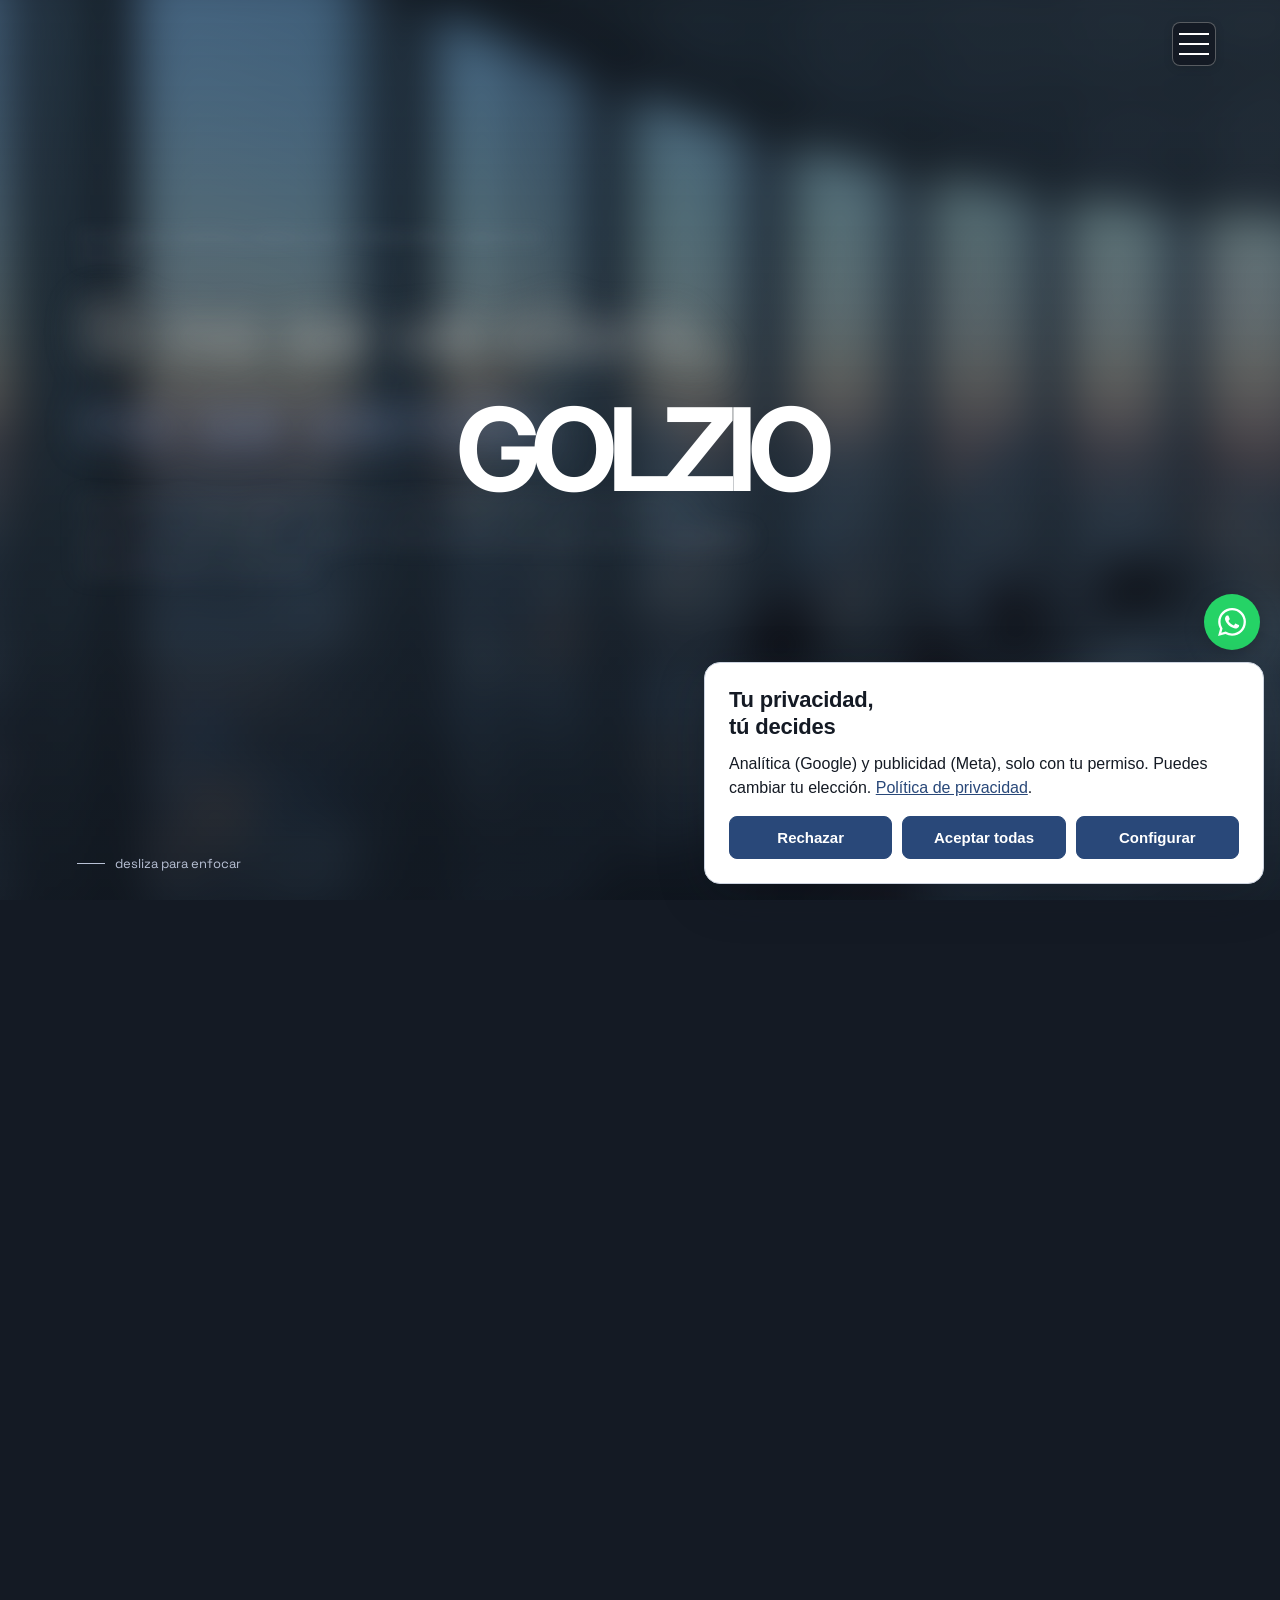
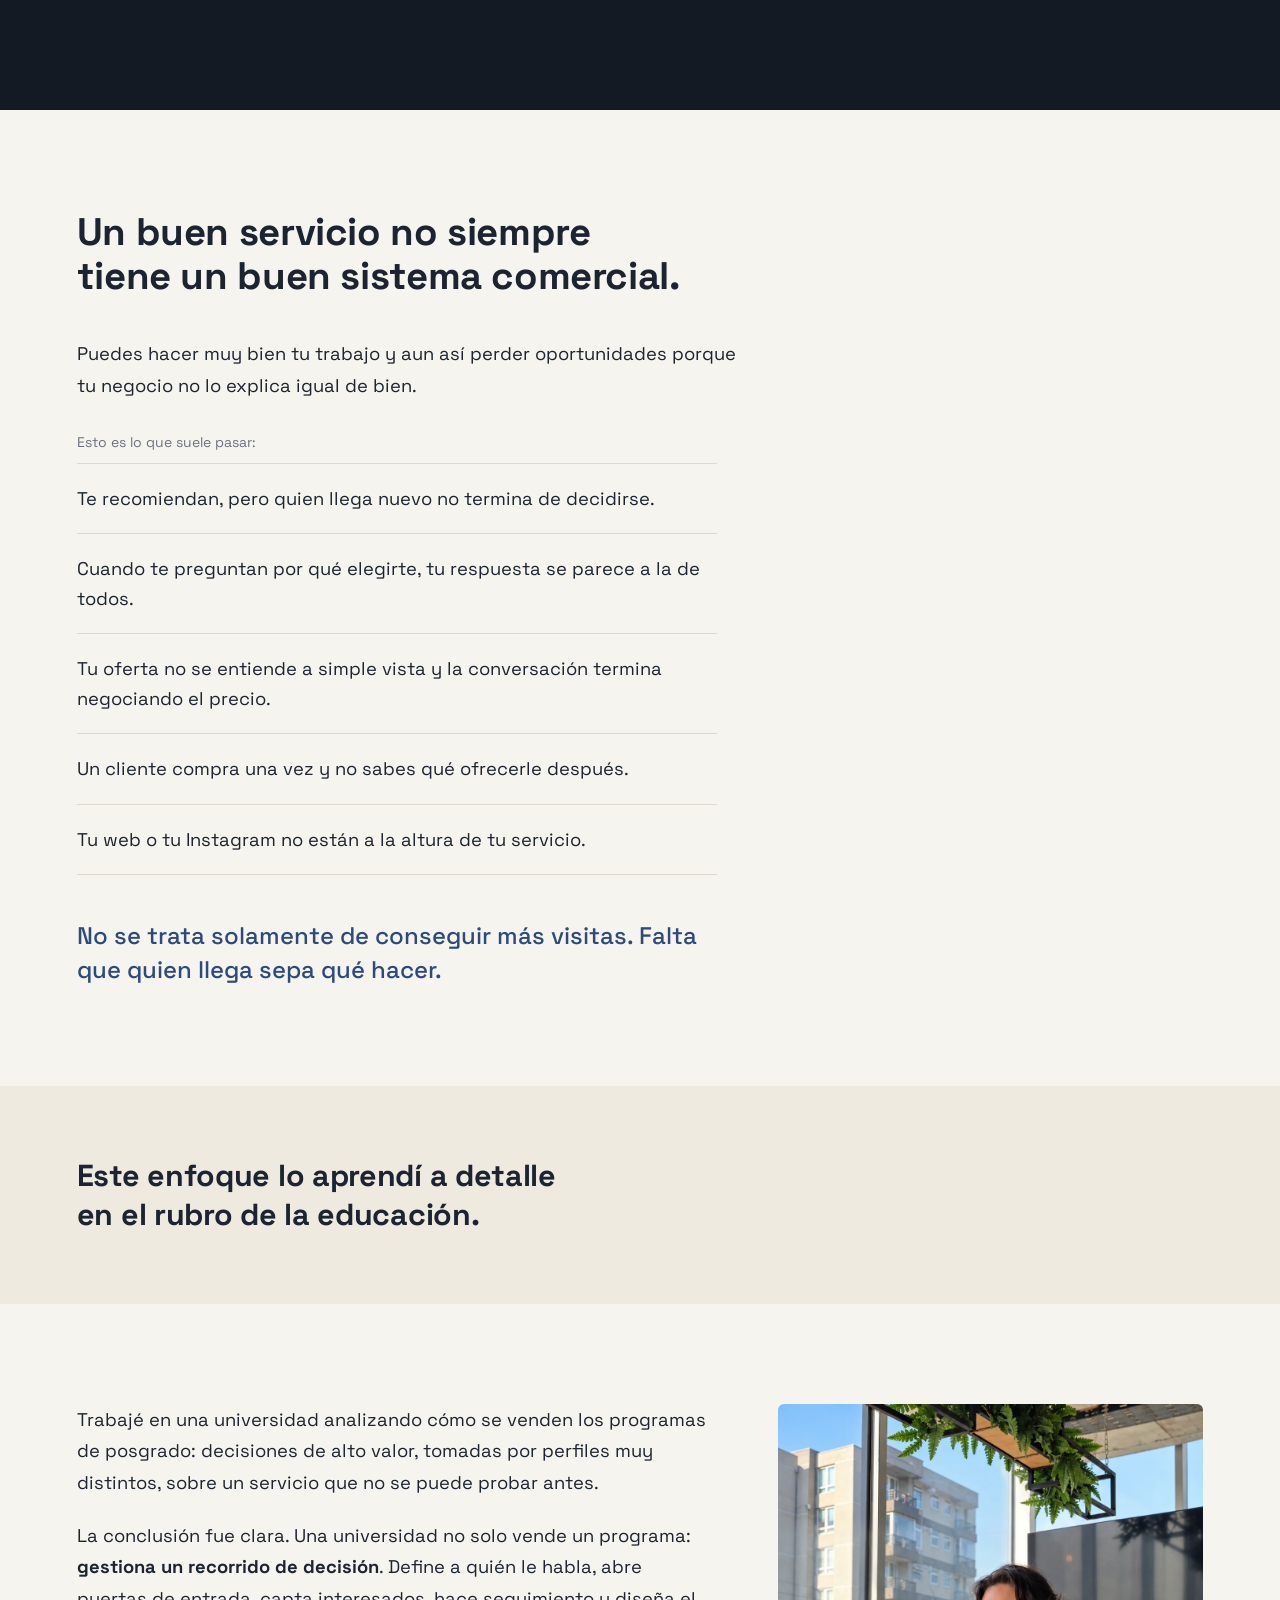
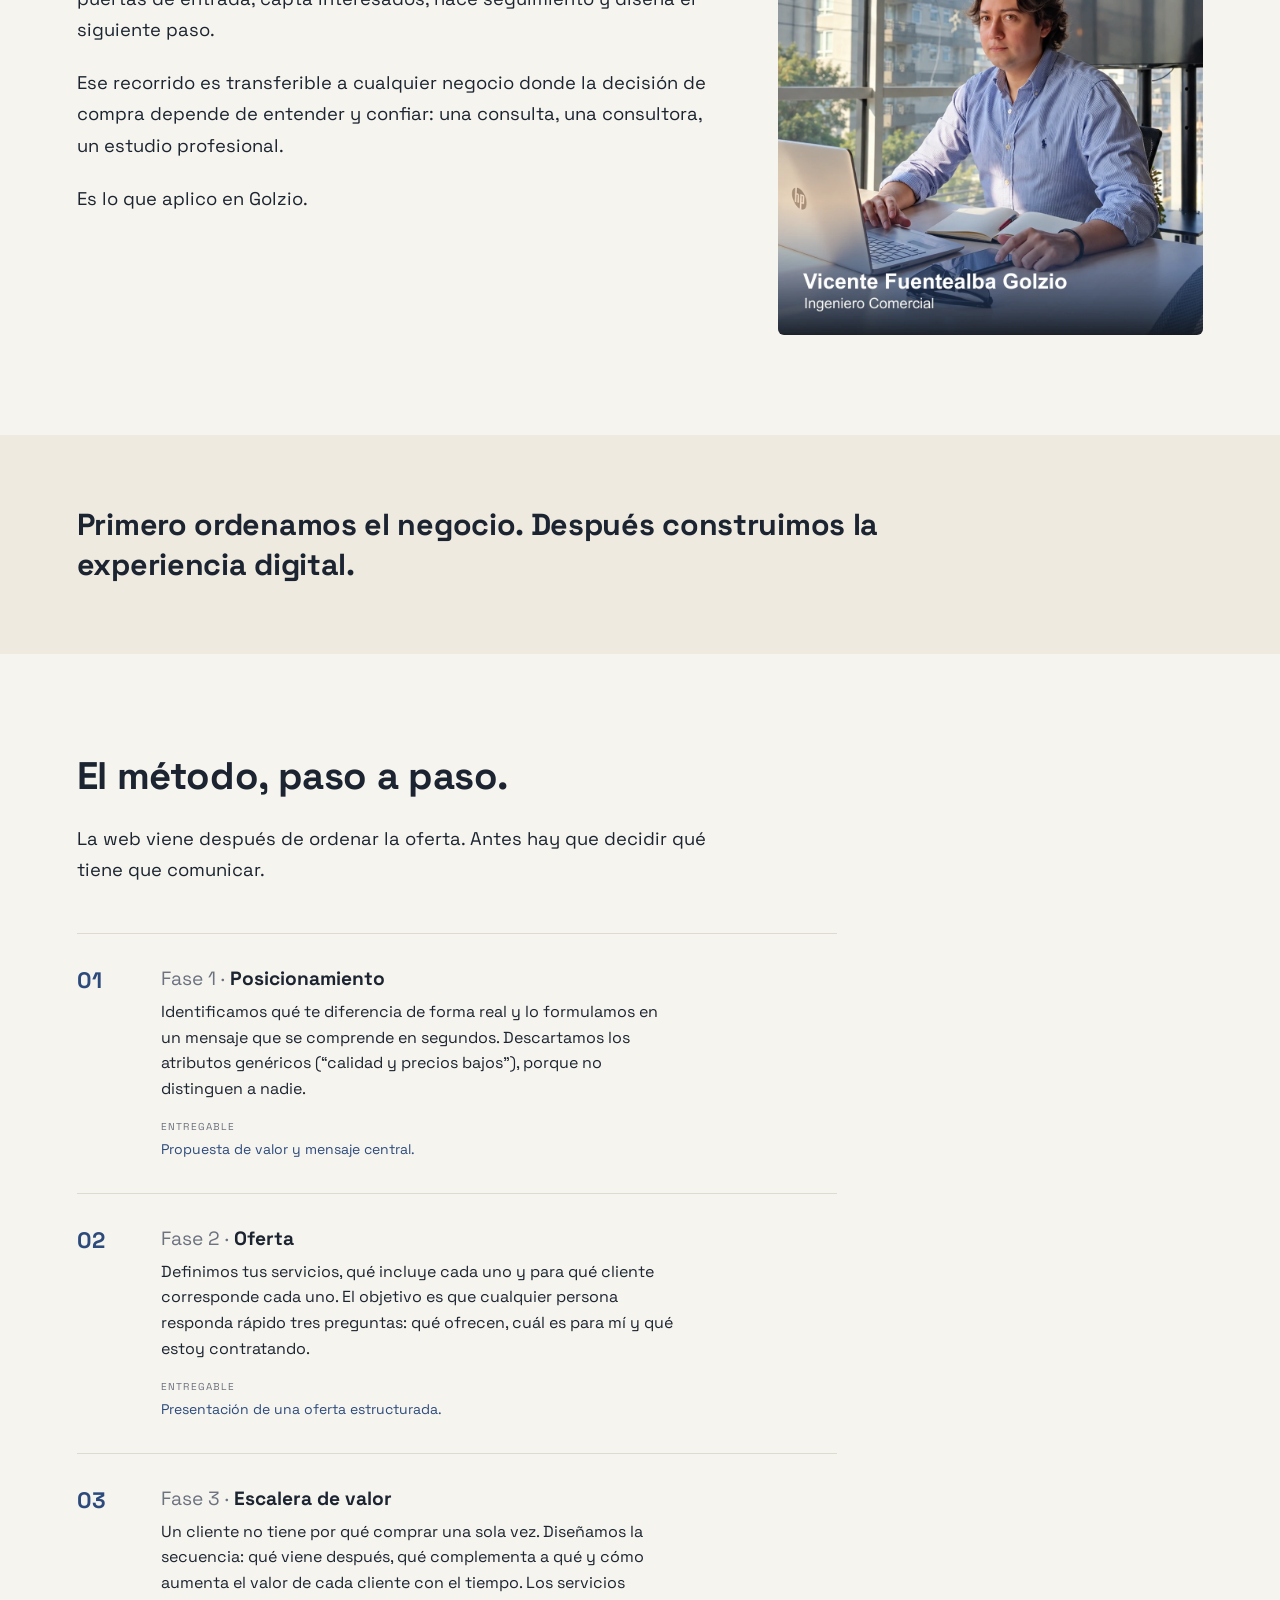
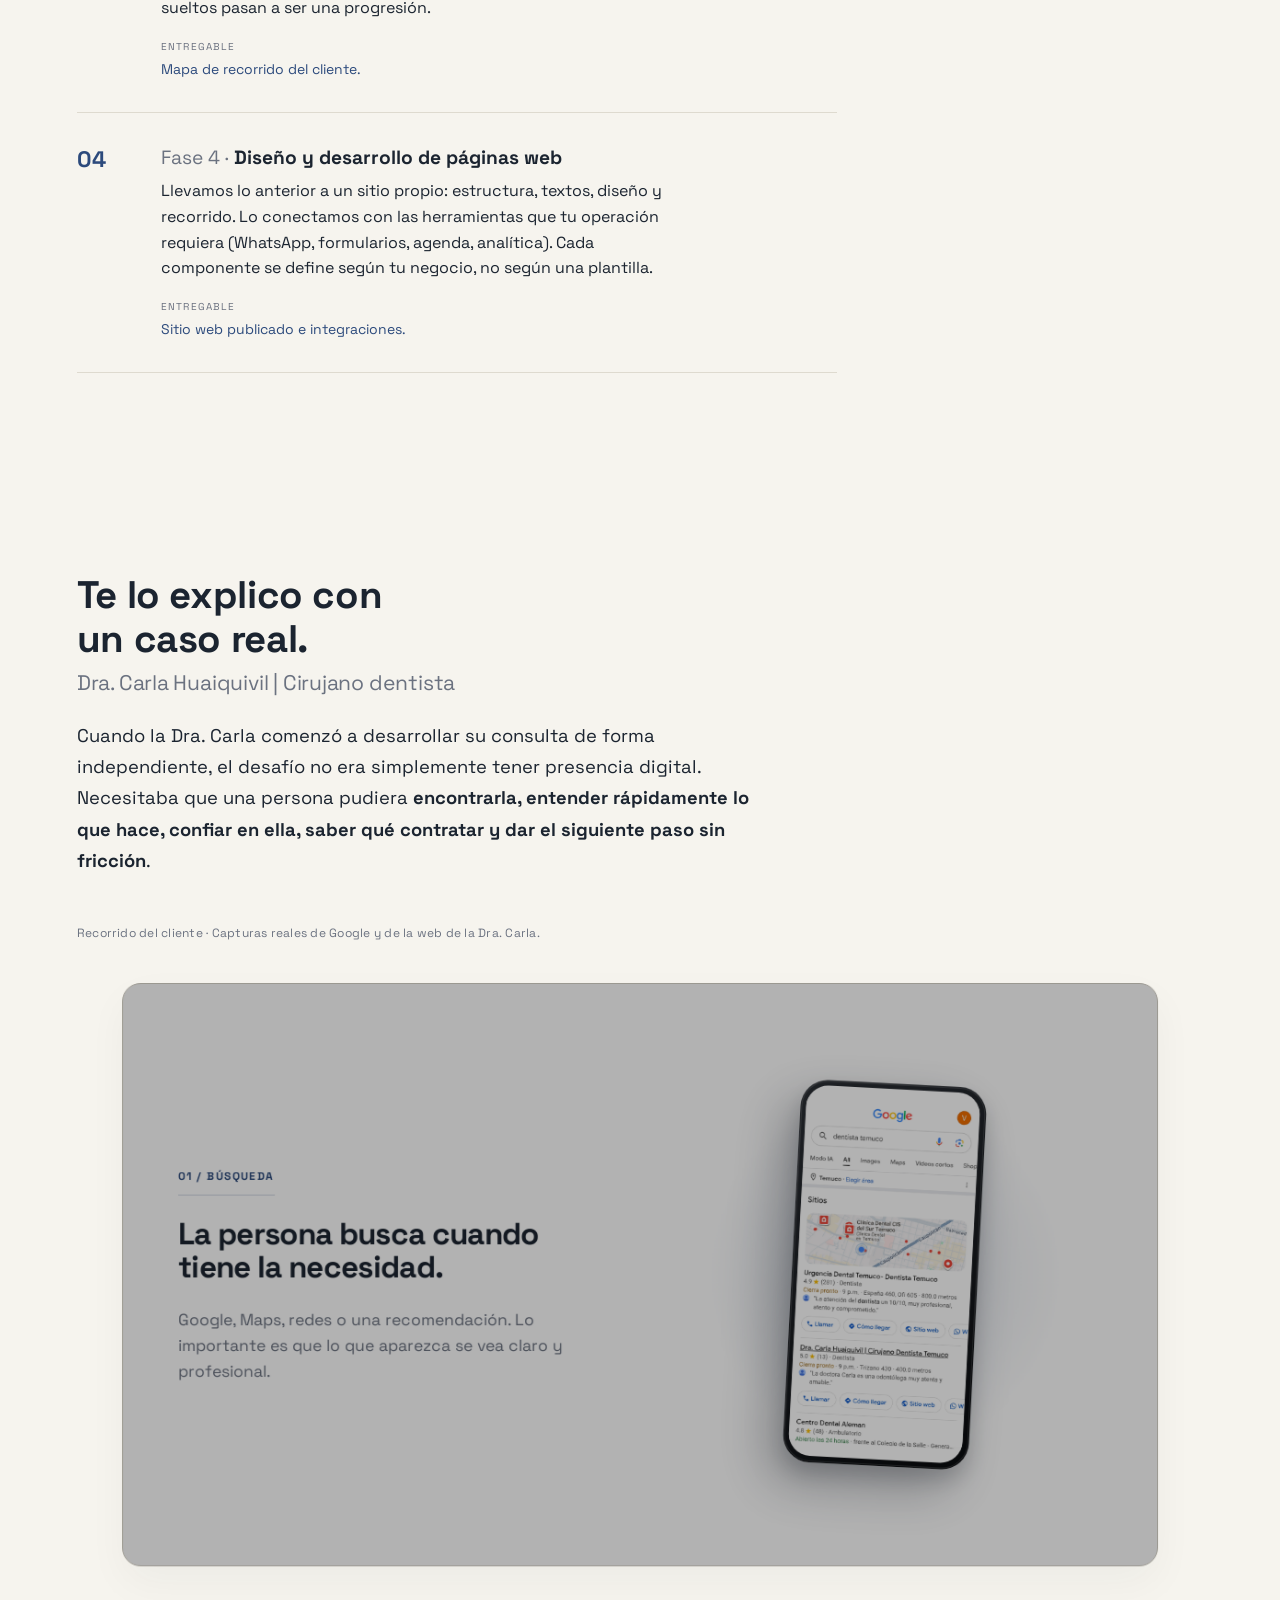
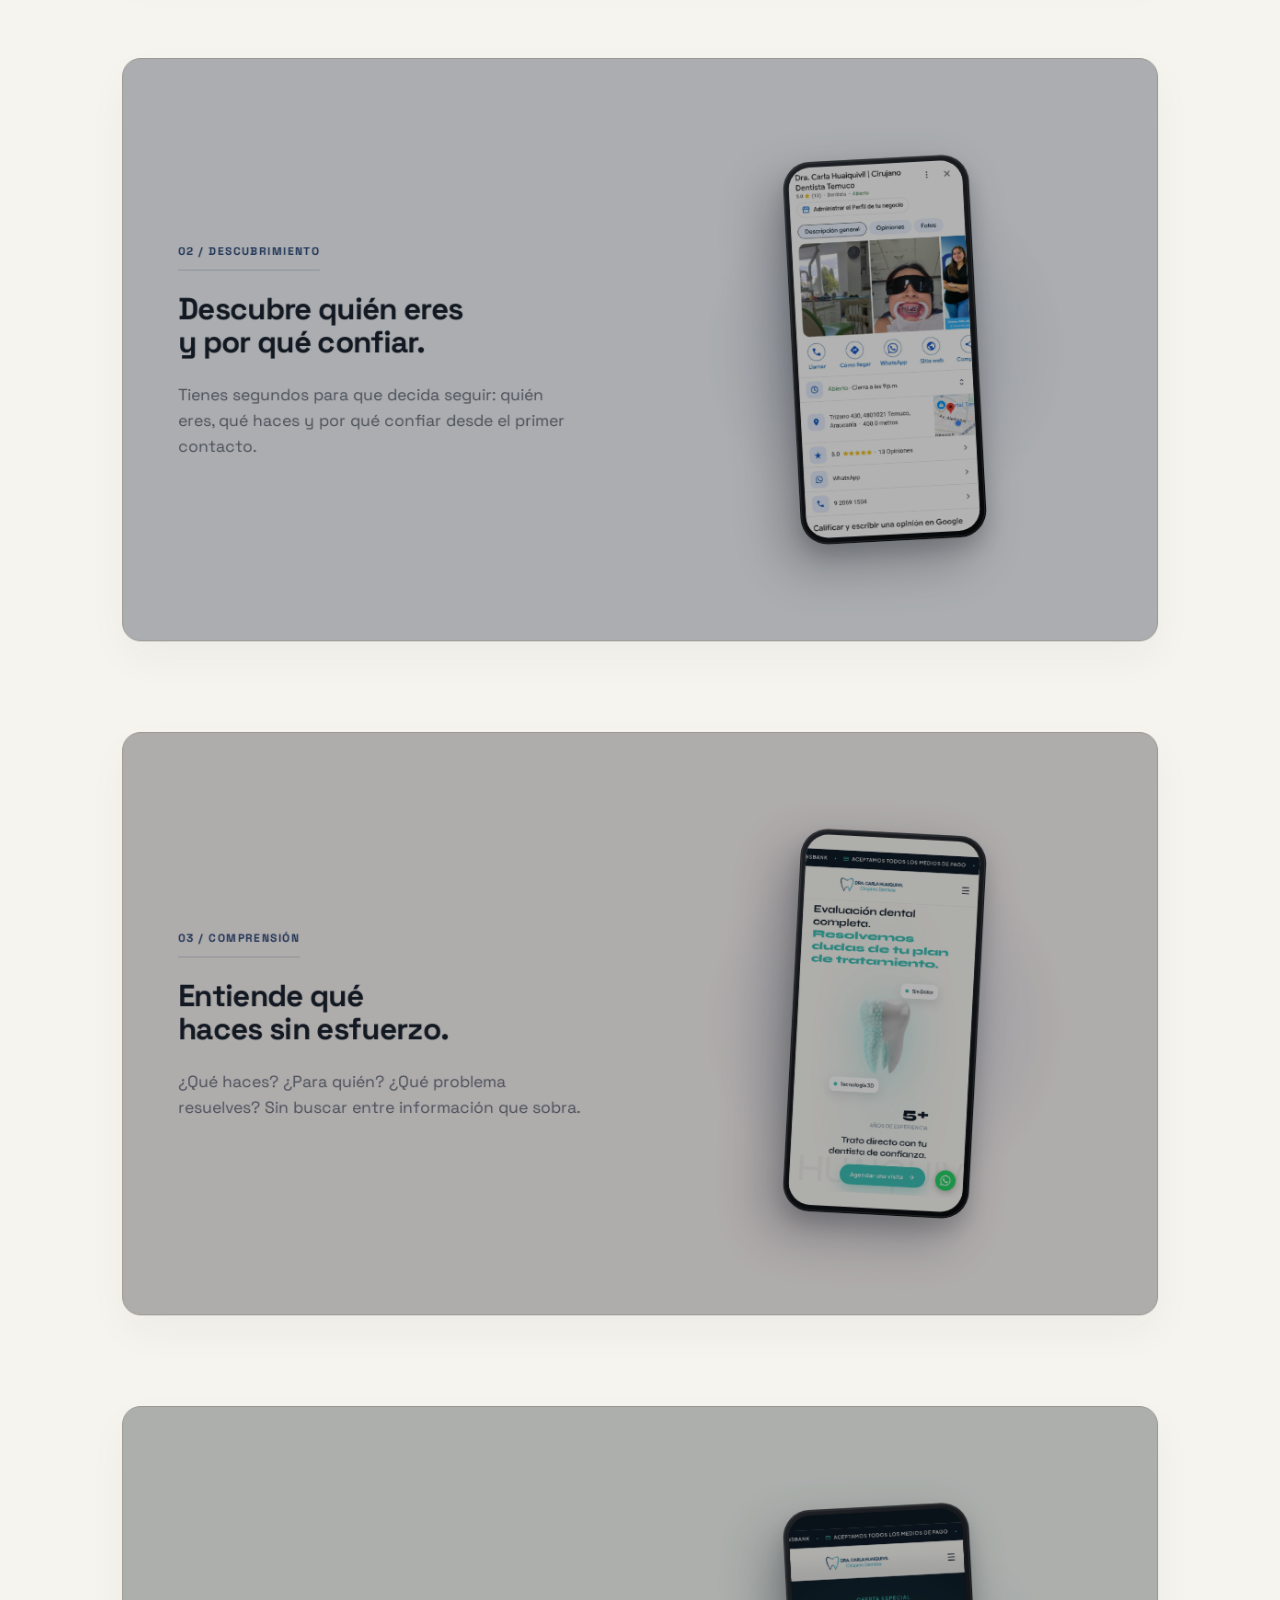
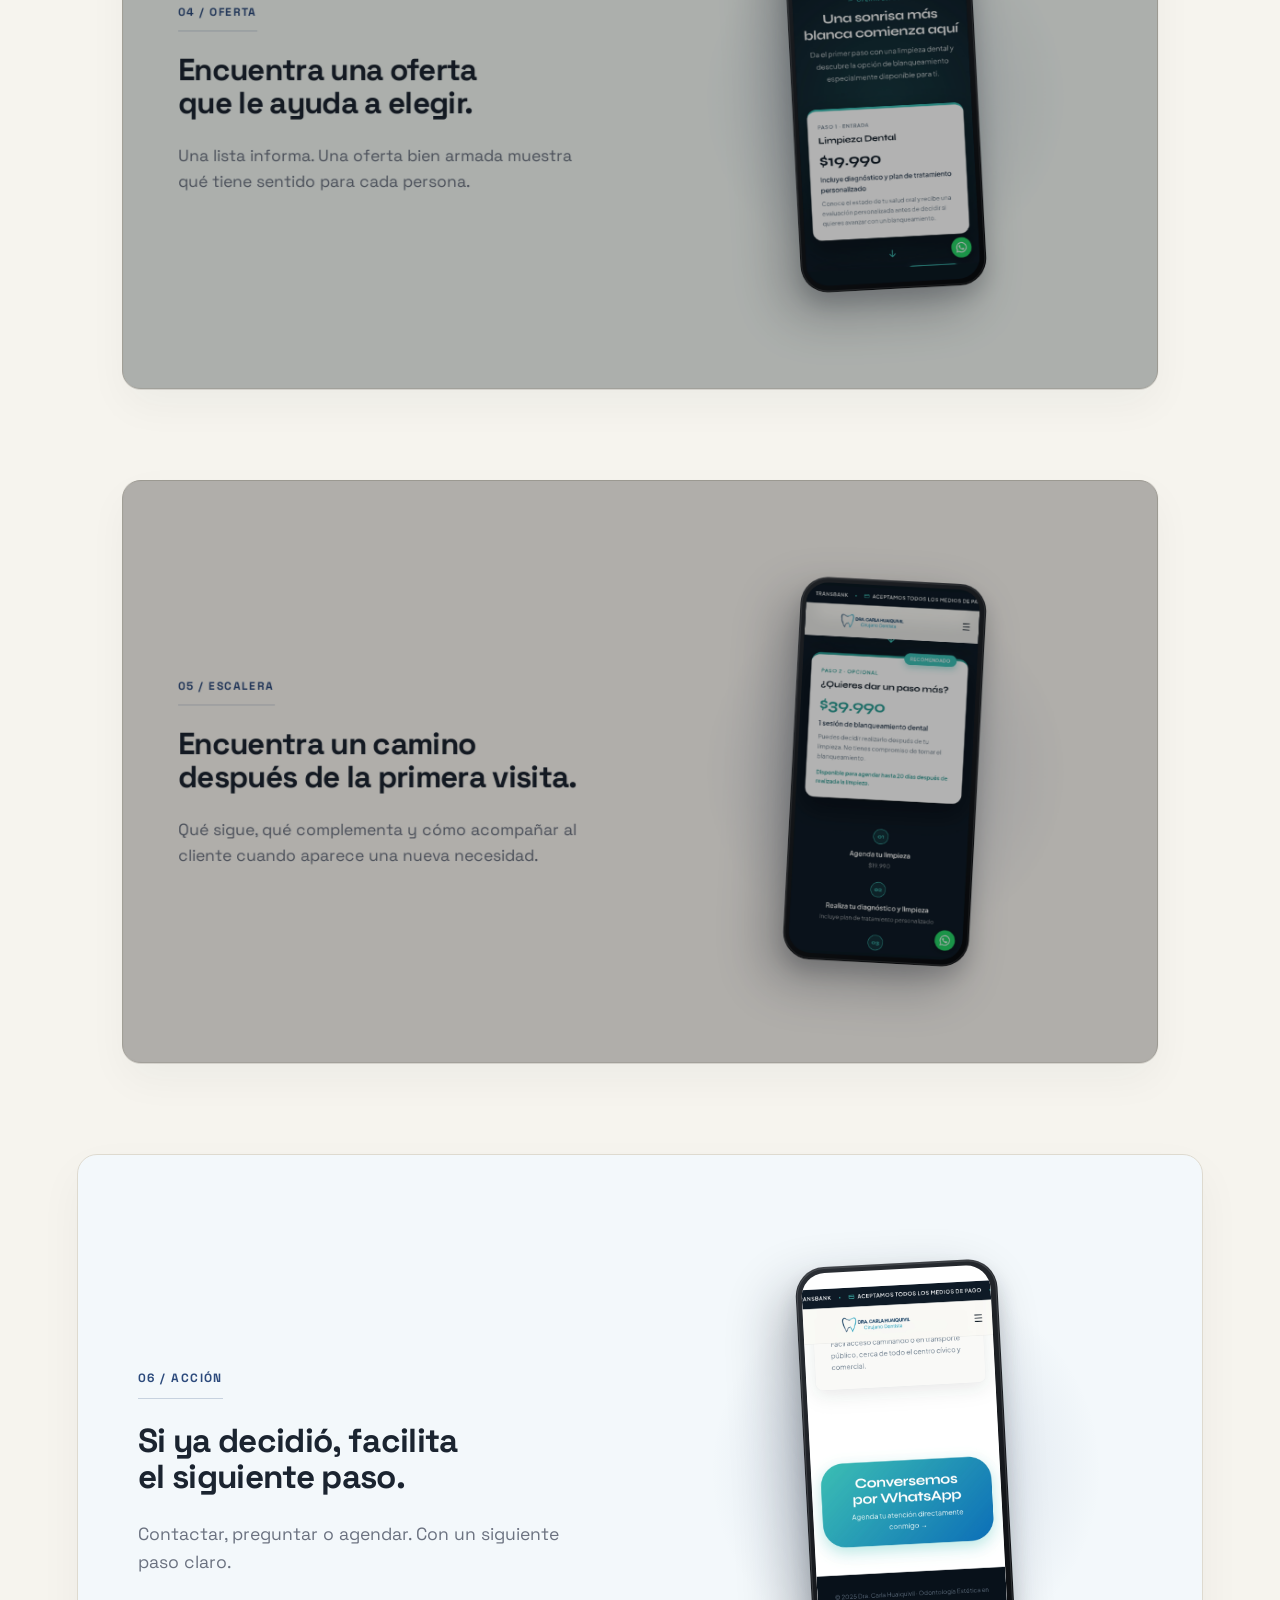
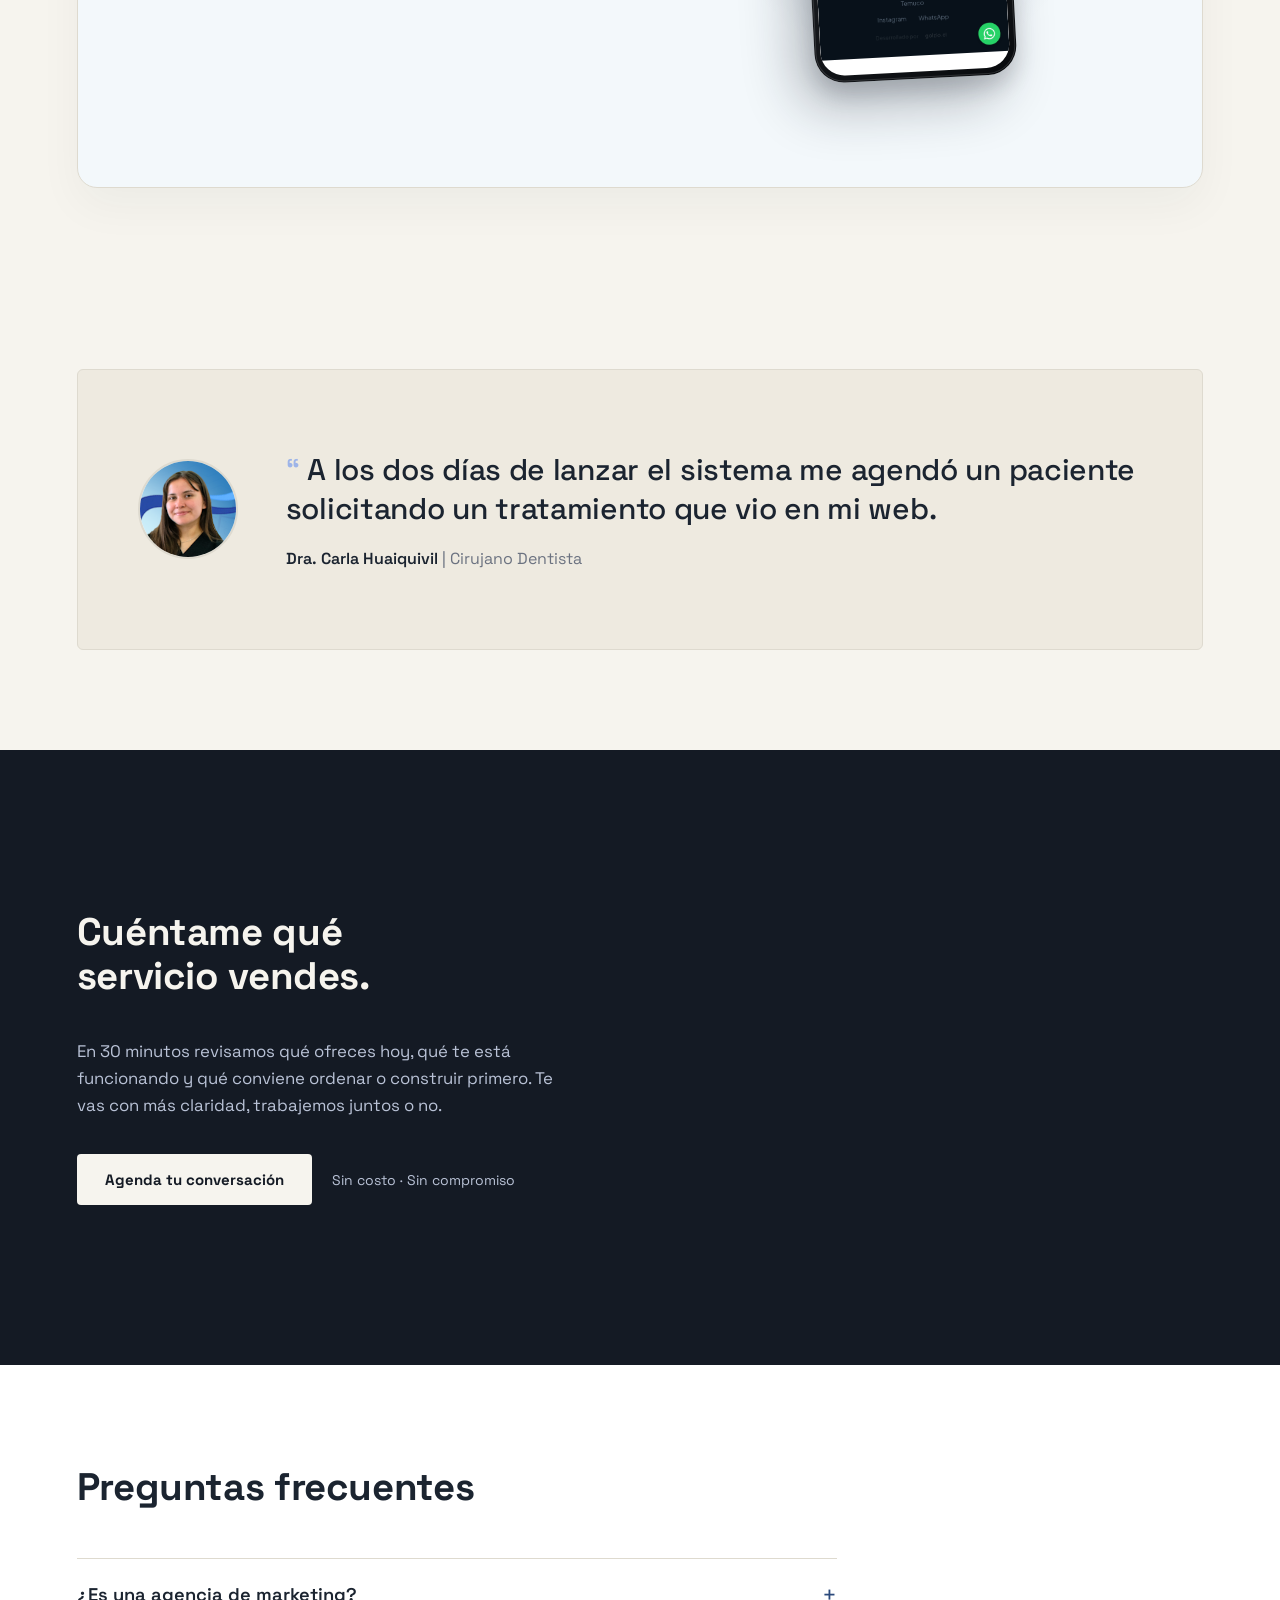
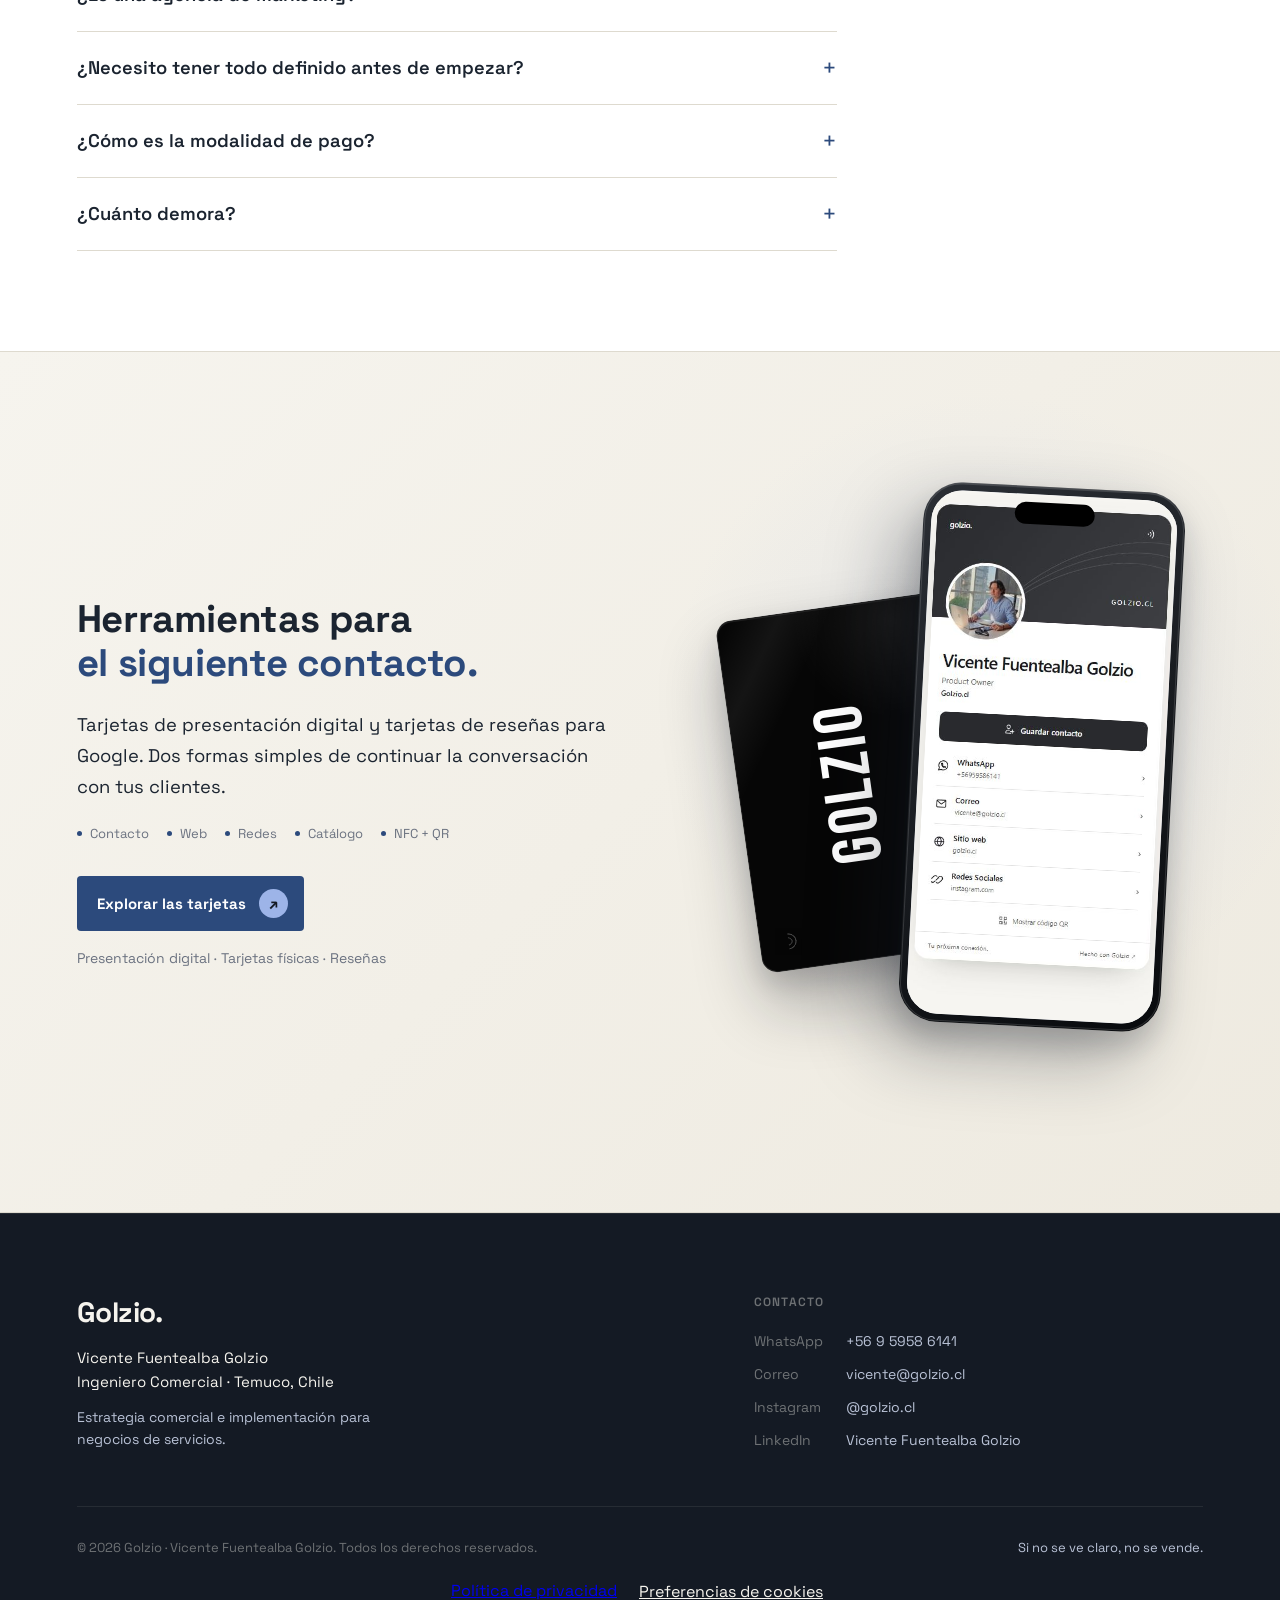
==== commit 68330015: "Add files via upload" ====
--- a/index.html
+++ b/index.html
@@ -2,291 +2,1835 @@
 <html lang="es">
 <head>
 <meta charset="UTF-8">
-<meta name="viewport" content="width=device-width, initial-scale=1.0">
-
-<title>GOLZIO — Volvemos pronto</title>
-
+<meta name="viewport" content="width=device-width, initial-scale=1, viewport-fit=cover">
+<title>Marketing y diseño de páginas web en Temuco | Golzio</title>
+<meta name="description" content="Estrategia de marketing, consultoría comercial y diseño de páginas web para profesionales y negocios de servicios en Temuco. Conoce Golzio y agenda una conversación.">
+<meta property="og:title" content="Marketing y diseño de páginas web en Temuco | Golzio">
+<meta property="og:description" content="Estrategia de marketing, consultoría comercial y diseño de páginas web para profesionales y negocios de servicios en Temuco. Conoce Golzio y agenda una conversación.">
+<meta property="og:type" content="website">
 <link rel="preconnect" href="https://fonts.googleapis.com">
 <link rel="preconnect" href="https://fonts.gstatic.com" crossorigin>
-
-<link href="https://fonts.googleapis.com/css2?family=Inter:wght@300;400;500;600;700;800&display=swap" rel="stylesheet">
+<link href="https://fonts.googleapis.com/css2?family=Inter:wght@700&family=Space+Grotesk:wght@400;500;700&family=Bebas+Neue&display=swap" rel="stylesheet">
 
 <style>
-
-:root{
-    --bg:#050505;
-    --text:#ffffff;
-    --muted:#9c9c9c;
-    --accent:#D6FF1F;
-}
-
-*{
+  :root {
+    --hero-bg: #141A24;
+    --hero-fg: #F6F4EE;
+    --hero-fg-muted: #B9C2D6;
+    --hero-accent: #9DB4E8;
+
+    --light-bg: #F6F4EE;
+    --light-bg-soft: #EEEAE0;
+    --ink: #1B2430;
+    --ink-muted: #6B7280;
+    --navy: #2C4A7C;
+    --border-light: #DEDACF;
+
+    --font: 'Space Grotesk', -apple-system, BlinkMacSystemFont, 'Segoe UI', sans-serif;
+
+    padding-top: env(safe-area-inset-top, 0px);
+    padding-bottom: env(safe-area-inset-bottom, 0px);
+    box-sizing: border-box;
+  }
+
+  html { scroll-padding-top: env(safe-area-inset-top, 0px); }
+  * { box-sizing: border-box; }
+
+  html, body {
+    margin: 0;
+    padding: 0;
+    background: var(--light-bg);
+    color: var(--ink);
+    font-family: var(--font);
+    -webkit-font-smoothing: antialiased;
+  }
+
+  section { padding: 100px clamp(20px, 6vw, 100px); }
+
+  h2 {
+    font-size: clamp(1.6rem, 3.4vw, 2.4rem);
+    font-weight: 700;
+    line-height: 1.15;
+    letter-spacing: -0.01em;
+    margin: 0 0 40px 0;
+    max-width: 20ch;
+  }
+
+  /* ---------- NAV: menú único desplegable (mix-blend para verse sobre cualquier fondo) ---------- */
+  .site-nav {
+    position: fixed;
+    top: env(safe-area-inset-top, 0px);
+    right: 0;
+    z-index: 60;
+    display: flex;
+    flex-direction: column;
+    align-items: flex-end;
+    padding: 22px clamp(20px, 5vw, 64px);
+  }
+
+  .menu-toggle {
+    width: 30px;
+    height: 22px;
+    background: none;
+    border: none;
+    padding: 0;
+    display: flex;
+    flex-direction: column;
+    justify-content: space-between;
+    cursor: pointer;
+    mix-blend-mode: difference;
+  }
+
+  .menu-toggle-bar {
+    display: block;
+    height: 2px;
+    width: 100%;
+    background: #FFFFFF;
+    transition: transform 0.25s ease, opacity 0.25s ease;
+  }
+
+  .menu-toggle[aria-expanded="true"] .menu-toggle-bar:nth-child(1) { transform: translateY(10px) rotate(45deg); }
+  .menu-toggle[aria-expanded="true"] .menu-toggle-bar:nth-child(2) { opacity: 0; }
+  .menu-toggle[aria-expanded="true"] .menu-toggle-bar:nth-child(3) { transform: translateY(-10px) rotate(-45deg); }
+
+  .menu-dropdown {
+    margin-top: 16px;
+    background: var(--hero-bg);
+    border: 1px solid rgba(246,244,238,0.14);
+    border-radius: 10px;
+    padding: 10px;
+    display: flex;
+    flex-direction: column;
+    min-width: 200px;
+    box-shadow: 0 20px 50px rgba(0,0,0,0.28);
+    opacity: 0;
+    transform: translateY(-8px);
+    pointer-events: none;
+    transition: opacity 0.2s ease, transform 0.2s ease;
+  }
+
+  .menu-dropdown.open {
+    opacity: 1;
+    transform: translateY(0);
+    pointer-events: auto;
+  }
+
+  .menu-dropdown a {
+    color: var(--hero-fg);
+    text-decoration: none;
+    font-size: 14px;
+    padding: 12px 14px;
+    border-radius: 6px;
+    transition: background 0.15s ease;
+  }
+
+  .menu-dropdown a:hover { background: rgba(246,244,238,0.08); }
+
+  /* ---------- HERO ---------- */
+  .hero {
+    position: relative;
+    height: 190vh;
+    background: var(--hero-bg);
+    color: var(--hero-fg);
+    padding: 0;
+  }
+
+  .hero-pin {
+    position: sticky;
+    top: 0;
+    height: 100vh;
+    height: 100dvh;
+    overflow: hidden;
+  }
+
+  .hero-bg {
+    position: absolute;
+    inset: 0;
+    background-image: url('[data-uri]');
+    background-size: cover;
+    background-position: center 60%;
+    transform: scale(1.08);
+    will-change: filter;
+  }
+
+  .hero-scrim {
+    position: absolute;
+    inset: 0;
+    background:
+      linear-gradient(180deg, rgba(15,20,28,0.55) 0%, rgba(15,20,28,0.65) 45%, rgba(15,20,28,0.88) 100%);
+  }
+
+  /* ---------- MÁSCARA DIFUSA "GOLZIO" (se disuelve al hacer scroll) ---------- */
+  .hero-mask {
+    position: absolute;
+    inset: 0;
+    z-index: 3;
+    display: flex;
+    align-items: center;
+    justify-content: center;
+    pointer-events: none;
+  }
+
+  .hero-mask span {
+    display: block;
+    font-family: 'Inter', -apple-system, BlinkMacSystemFont, 'Segoe UI', sans-serif;
+    font-size: clamp(70px, 9vw, 150px);
+    font-weight: 700;
+    letter-spacing: -0.08em;
+    line-height: 0.9;
+    margin: 0;
+    color: #fff;
+    filter: blur(0px);
+    opacity: 1;
+    will-change: opacity, filter;
+  }
+
+  .hero-content {
+    position: relative;
+    z-index: 2;
+    height: 100%;
+    display: flex;
+    flex-direction: column;
+    justify-content: center;
+    align-items: flex-start;
+    padding: 0 clamp(20px, 6vw, 100px);
+  }
+
+  .eyebrow {
+    font-size: 14px;
+    color: var(--hero-fg-muted);
+    margin: 0 0 20px 0;
+    max-width: 480px;
+    line-height: 1.5;
+    will-change: opacity, filter;
+  }
+
+  .hero h1 {
+    font-size: clamp(2.2rem, 7vw, 5.2rem);
+    font-weight: 700;
+    line-height: 1.04;
+    letter-spacing: -0.02em;
+    margin: 0 0 28px 0;
+    max-width: 15ch;
+    will-change: filter, transform;
+    text-shadow: 0 2px 24px rgba(0,0,0,0.25);
+  }
+
+  .hero h1 .accent { color: var(--hero-accent); }
+
+  .sub {
+    font-size: clamp(1rem, 2vw, 1.25rem);
+    color: var(--hero-fg-muted);
+    max-width: 46ch;
+    line-height: 1.55;
+    margin: 0 0 40px 0;
+    will-change: opacity, filter;
+  }
+
+  .cta-row {
+    display: flex;
+    align-items: center;
+    gap: 20px;
+    flex-wrap: wrap;
+    will-change: opacity, filter;
+  }
+
+  .cta {
+    background: var(--hero-fg);
+    color: var(--hero-bg);
+    font-family: var(--font);
+    font-weight: 700;
+    font-size: 15px;
+    padding: 16px 28px;
+    border-radius: 4px;
+    text-decoration: none;
+    display: inline-block;
+    transition: transform 0.2s ease;
+    border: none;
+    cursor: pointer;
+  }
+
+  .cta:hover { transform: translateY(-2px); }
+
+  .cta-note { font-size: 14px; color: var(--hero-fg-muted); }
+
+  .scroll-hint {
+    position: absolute;
+    bottom: max(28px, env(safe-area-inset-bottom, 0px));
+    left: clamp(20px, 6vw, 100px);
+    z-index: 2;
+    font-size: 13px;
+    color: var(--hero-fg-muted);
+    display: flex;
+    align-items: center;
+    gap: 10px;
+    transition: opacity 0.3s ease;
+  }
+
+  .scroll-hint span.line {
+    width: 28px;
+    height: 1px;
+    background: var(--hero-fg-muted);
+    display: inline-block;
+    animation: pulse 2s ease-in-out infinite;
+  }
+
+  @keyframes pulse { 0%, 100% { opacity: 0.3; } 50% { opacity: 1; } }
+
+  /* ---------- PROBLEMA ---------- */
+  .problem { background: var(--light-bg); }
+
+  .problem ul {
+    list-style: none;
+    margin: 0;
+    padding: 0;
+    max-width: 640px;
+  }
+
+  .problem li {
+    font-size: clamp(1rem, 1.6vw, 1.15rem);
+    line-height: 1.6;
+    padding: 20px 0;
+    border-top: 1px solid var(--border-light);
+    color: var(--ink);
+  }
+
+  .problem li:last-child { border-bottom: 1px solid var(--border-light); }
+
+  /* ---------- TRANSICIÓN (frase corta) ---------- */
+  .transition {
+    background: var(--light-bg-soft);
+    text-align: left;
+    padding-top: 70px;
+    padding-bottom: 70px;
+  }
+
+  .transition p {
+    font-size: clamp(1.3rem, 2.6vw, 1.9rem);
+    font-weight: 700;
+    max-width: 16ch;
+    margin: 0;
+    letter-spacing: -0.01em;
+  }
+
+  /* ---------- ORIGEN ---------- */
+  .origin {
+    background: var(--light-bg);
+    display: grid;
+    grid-template-columns: 1fr;
+    gap: 48px;
+    align-items: start;
+  }
+
+  @media (min-width: 860px) {
+    .origin { grid-template-columns: 1.2fr 0.8fr; gap: 64px; }
+  }
+
+  .origin p {
+    font-size: clamp(1rem, 1.6vw, 1.15rem);
+    line-height: 1.7;
+    color: var(--ink);
+    max-width: 56ch;
+    margin: 0 0 22px 0;
+  }
+
+  .origin p:last-child { margin-bottom: 0; }
+
+
+  .origin-photo {
+    aspect-ratio: 4 / 5;
+    border-radius: 6px;
+    overflow: hidden;
+    background: var(--light-bg-soft);
+  }
+  .origin-photo img { width: 100%; height: 100%; object-fit: cover; object-position: center 20%; display: block; }
+
+  /* ---------- SOLUCIÓN ---------- */
+  .solution {
+    background: var(--light-bg-soft);
+    padding-top: 70px;
+    padding-bottom: 70px;
+  }
+
+  .solution > p.lede {
+    font-size: clamp(1.3rem, 2.6vw, 1.9rem);
+    font-weight: 700;
+    max-width: 46ch;
+    line-height: 1.3;
+    margin: 0;
+    letter-spacing: -0.01em;
+  }
+
+  /* ---------- PROCESO (01-04) ---------- */
+  .process-steps { background: var(--light-bg); }
+
+  .process-steps h2 { margin-bottom: 56px; }
+
+  .steps-list { max-width: 760px; }
+
+  .step {
+    display: grid;
+    grid-template-columns: 60px 1fr;
+    gap: 24px;
+    padding: 32px 0;
+    border-top: 1px solid var(--border-light);
+  }
+
+  .step:last-of-type { border-bottom: 1px solid var(--border-light); }
+
+  .step-num { font-size: 1.4rem; font-weight: 700; color: var(--navy); }
+  .step-title { font-size: 1.15rem; font-weight: 700; margin: 0 0 8px 0; }
+  .step-desc { font-size: 1rem; line-height: 1.6; color: var(--ink); margin: 0; max-width: 52ch; }
+
+  .process-note {
+    font-size: 13px;
+    color: var(--ink-muted);
+    font-style: italic;
+    margin-top: 32px;
+    max-width: 52ch;
+  }
+
+  /* ---------- CASO REAL (scroll stack) ---------- */
+  .caso-real { background: var(--light-bg); }
+
+  .caso-intro { margin-bottom: 100px; }
+
+  .caso-intro h2 { margin: 0 0 24px 0; }
+
+  .caso-intro h2 span {
+    font-weight: 400;
+    color: var(--ink-muted);
+    display: block;
+    font-size: 0.55em;
+    letter-spacing: -0.01em;
+    margin-top: 10px;
+  }
+
+  .caso-intro p {
+    font-size: clamp(1rem, 1.6vw, 1.15rem);
+    line-height: 1.7;
+    color: var(--ink);
+    max-width: 56ch;
+    margin: 0;
+  }
+
+  .stack-container { position: relative; padding-bottom: 40px; }
+
+  .card-wrap { position: sticky; top: 60px; margin-bottom: 40px; }
+
+  .card {
+    background: var(--card-bg, #fff);
+    border: 1px solid var(--border-light);
+    border-radius: 32px;
+    padding: 80px 60px;
+    box-shadow: 0 30px 60px rgba(0,0,0,0.05);
+    display: grid;
+    grid-template-columns: 1fr 1fr;
+    gap: 60px;
+    align-items: center;
+    transform-origin: top center;
+    will-change: transform, filter;
+  }
+
+  .card-content { max-width: 440px; }
+
+  .stack-step-num {
+    display: inline-block;
+    padding: 8px 16px;
+    background: rgba(255,255,255,0.6);
+    border: 1px solid rgba(0,0,0,0.05);
+    border-radius: 100px;
+    font-size: 13px;
+    font-weight: 700;
+    color: var(--navy);
+    margin-bottom: 24px;
+    letter-spacing: 0.1em;
+  }
+
+  .card h3 {
+    font-size: 2.3rem;
+    line-height: 1.1;
+    margin: 0 0 24px 0;
+    color: var(--ink);
+    letter-spacing: -0.02em;
+  }
+
+  .card-content > p {
+    font-size: 1.1rem;
+    line-height: 1.6;
+    color: var(--ink-muted);
+    margin: 0;
+  }
+
+  .card-visual {
+    background: rgba(255,255,255,0.4);
+    border-radius: 20px;
+    aspect-ratio: 4/4;
+    display: flex;
+    align-items: center;
+    justify-content: center;
+    font-weight: 500;
+    color: var(--ink-muted);
+    border: 1px dashed rgba(0,0,0,0.1);
+  }
+
+  .card-visual { overflow: hidden; }
+  .card-visual:has(img) { border: none; background: none; }
+  .card-visual img { width: 100%; height: 100%; object-fit: cover; border-radius: inherit; display: block; }
+
+
+  /* ---------- MOCKUPS DE CELULAR (caso real) ---------- */
+  .card-visual--phone{
+    container-type:size;
+    position:relative;
+    display:grid;
+    place-items:center;
+    overflow:visible;
+    border:none;
+    background:none;
+    aspect-ratio:1/1;
+  }
+  .card-visual--phone::before{
+    content:"";
+    position:absolute;
+    width:86%;
+    aspect-ratio:1;
+    border-radius:50%;
+    background:radial-gradient(circle,rgba(44,74,124,.16),rgba(44,74,124,0) 68%);
+    pointer-events:none;
+  }
+  .cphone{
+    --u:calc(88cqh / 54);
+    font-size:var(--u);
+    position:relative;
+    width:26.2em;
+    height:54em;
+    padding:.8em;
+    border-radius:3.8em;
+    background:linear-gradient(145deg,#2b2f35,#080a0d);
+    box-shadow:-2.2em 3em 7em rgba(22,30,42,.30),0 1.6em 2.6em rgba(22,30,42,.16),inset 0 .1em 0 rgba(255,255,255,.17);
+    transform:rotate(3deg);
+    font-family:var(--font);
+    color:var(--ink);
+    text-align:left;
+  }
+  .card-wrap:nth-child(even) .cphone{transform:rotate(-3deg)}
+  .cphone__rim{position:absolute;inset:.1em;border:.1em solid rgba(255,255,255,.14);border-radius:3.7em;pointer-events:none;z-index:4}
+  .cphone__screen{position:relative;width:100%;height:100%;overflow:hidden;border-radius:3.1em;background:#fff;display:flex;flex-direction:column}
+  .cphone__island{position:absolute;z-index:8;top:.8em;left:50%;transform:translateX(-50%);width:8em;height:2.2em;border-radius:99em;background:#000}
+  .cphone__status{display:flex;justify-content:space-between;align-items:center;padding:1.2em 2em 0;height:3.6em;font-size:1.1em;font-weight:700;flex:none}
+  .cphone__status i{display:block;width:2em;height:1em;border-radius:.3em;border:.1em solid currentColor;position:relative}
+  .cphone__status i::after{content:"";position:absolute;inset:.15em;right:.6em;background:currentColor;border-radius:.1em}
+  .cphone__body{flex:1;min-height:0;display:flex;flex-direction:column;padding:1.2em 1.6em 1.6em;gap:1em}
+  .cphone__body--dark{background:var(--hero-bg);color:var(--hero-fg)}
+  .cphone__status--dark{color:var(--hero-fg);background:var(--hero-bg)}
+  .sk{height:.8em;border-radius:99em;background:#e4e6ea}
+  .sk--s{width:55%}.sk--m{width:80%}.sk--l{width:94%}
+
+  /* 1 búsqueda */
+  .s-logo{text-align:center;font-size:2.8em;font-weight:700;letter-spacing:-.04em;margin-top:.4em}
+  .s-logo b:nth-child(1){color:#4285f4}.s-logo b:nth-child(2){color:#ea4335}.s-logo b:nth-child(3){color:#fbbc05}
+  .s-logo b:nth-child(4){color:#4285f4}.s-logo b:nth-child(5){color:#34a853}.s-logo b:nth-child(6){color:#ea4335}
+  .s-search{display:flex;align-items:center;gap:.8em;padding:1em 1.4em;border-radius:99em;border:.1em solid #dadce0;box-shadow:0 .2em .8em rgba(0,0,0,.08);font-size:1.25em}
+  .s-search svg{width:1.2em;height:1.2em;flex:none;color:#80868b}
+  .s-tabs{display:flex;gap:1.6em;font-size:1.1em;color:#5f6368;border-bottom:.1em solid #e4e6ea;padding-bottom:.7em}
+  .s-tabs .on{color:var(--navy);font-weight:700;border-bottom:.2em solid var(--navy);padding-bottom:.6em;margin-bottom:-.75em}
+  .s-res{display:flex;flex-direction:column;gap:.6em;padding:1em;border-radius:1.2em}
+  .s-res--hit{background:#F4F7FB;border:.1em solid rgba(44,74,124,.25);box-shadow:0 .6em 1.6em rgba(44,74,124,.12)}
+  .s-url{font-size:1em;color:#5f6368}
+  .s-title{font-size:1.45em;line-height:1.2;font-weight:700;color:#1a0dab;letter-spacing:-.01em}
+  .s-desc{font-size:1.1em;line-height:1.4;color:#4d5156}
+
+  /* 2 perfil */
+  .s-cover{height:11em;margin:0 -1.6em;margin-top:-1.2em;background:linear-gradient(135deg,#2C4A7C,#9DB4E8)}
+  .s-avatar{width:7.2em;height:7.2em;border-radius:50%;background:#fff;border:.4em solid #fff;box-shadow:0 .4em 1.2em rgba(0,0,0,.15);margin-top:-4.4em;display:grid;place-items:center;font-size:1em;font-weight:700;color:var(--navy)}
+  .s-avatar span{display:grid;place-items:center;width:100%;height:100%;border-radius:50%;background:#EEEAE0;font-size:2.2em;letter-spacing:-.03em}
+  .s-name{font-size:1.9em;font-weight:700;letter-spacing:-.02em;line-height:1.1;margin:.3em 0 0}
+  .s-role{font-size:1.2em;color:var(--ink-muted);margin:0}
+  .s-stars{font-size:1.3em;color:#f5a623;letter-spacing:.1em}
+  .s-actions{display:grid;grid-template-columns:repeat(3,1fr);gap:.8em}
+  .s-actions span{display:grid;place-items:center;padding:.9em 0;border-radius:1em;background:#F4F7FB;color:var(--navy);font-size:1.1em;font-weight:700}
+  .s-info{display:flex;align-items:center;gap:.9em;font-size:1.2em;padding:.8em 0;border-top:.1em solid #eef0f3}
+  .s-info i{width:1.1em;height:1.1em;border-radius:50%;background:var(--navy);opacity:.85;flex:none}
+
+  /* 3 hero */
+  .s-hero{flex:1;justify-content:center;gap:1.4em;padding:1.6em 2em 3em}
+  .s-eyebrow{font-size:1.05em;color:var(--hero-fg-muted)}
+  .s-h1{font-size:3.4em;line-height:1.04;letter-spacing:-.03em;font-weight:700;margin:0}
+  .s-h1 em{font-style:normal;color:var(--hero-accent)}
+  .s-sub{font-size:1.2em;line-height:1.5;color:var(--hero-fg-muted);margin:0}
+  .s-btn{display:inline-block;align-self:flex-start;background:var(--hero-fg);color:var(--hero-bg);font-weight:700;font-size:1.25em;padding:1em 1.6em;border-radius:.4em}
+
+  /* 4 servicios */
+  .s-h2{font-size:2em;font-weight:700;letter-spacing:-.03em;line-height:1.1;margin:.3em 0 .2em}
+  .s-svc{display:flex;align-items:center;gap:1.2em;padding:1.3em;border-radius:1.4em;border:.1em solid var(--border-light);background:#FBF8F3}
+  .s-svc i{width:3.6em;height:3.6em;border-radius:1.1em;background:var(--navy);flex:none;display:grid;place-items:center;color:#fff;font-style:normal;font-weight:700;font-size:1.3em}
+  .s-svc b{display:block;font-size:1.35em;letter-spacing:-.01em}
+  .s-svc small{display:block;font-size:1.05em;color:var(--ink-muted);margin-top:.2em}
+
+  /* 5 escalera */
+  .s-step{padding:1.2em 1.4em;border-radius:1.2em;display:flex;justify-content:space-between;align-items:center;font-size:1.3em;font-weight:700;letter-spacing:-.01em;color:#fff}
+  .s-step small{font-weight:500;opacity:.8;font-size:.8em}
+  .s-steps{display:flex;flex-direction:column;gap:.9em;flex:1;justify-content:center}
+  .s-step:nth-child(1){margin-right:6em;background:#9DB4E8;color:var(--ink)}
+  .s-step:nth-child(2){margin-right:4em;background:#6F8DC6}
+  .s-step:nth-child(3){margin-right:2em;background:#4A6BA3}
+  .s-step:nth-child(4){margin-right:0;background:var(--navy)}
+
+  /* 6 acción */
+  .s-field{display:flex;flex-direction:column;gap:.5em;font-size:1.1em;color:var(--ink-muted)}
+  .s-field div{padding:1em 1.2em;border-radius:.9em;border:.1em solid var(--border-light);background:#fff;color:var(--ink);font-size:1.15em}
+  .s-field div.ph{color:#a0a5ad}
+  .s-wa{margin-top:auto;display:flex;align-items:center;justify-content:center;gap:.7em;padding:1.2em;border-radius:1em;background:var(--navy);color:#fff;font-weight:700;font-size:1.3em}
+  .s-note{text-align:center;font-size:1.05em;color:var(--ink-muted);margin-top:-.2em}
+
+  @media (max-width: 900px){
+    .card-visual.card-visual--phone{aspect-ratio:auto;height:500px;width:100%}
+  }
+
+  .card-wrap:nth-child(1) .card { --card-bg: #FFFFFF; }
+  .card-wrap:nth-child(2) .card { --card-bg: #F4F7FB; }
+  .card-wrap:nth-child(3) .card { --card-bg: #FAF5F5; }
+  .card-wrap:nth-child(4) .card { --card-bg: #F5FAF6; }
+  .card-wrap:nth-child(5) .card { --card-bg: #FBF8F3; }
+  .card-wrap:nth-child(6) .card { --card-bg: #F3F8FB; }
+
+  @media (max-width: 900px) {
+    .card { grid-template-columns: 1fr; padding: 50px 30px; gap: 40px; border-radius: 24px; }
+    .card h3 { font-size: 1.9rem; }
+    .card-wrap { top: 30px; }
+    .card-visual { aspect-ratio: 16/9; }
+  }
+
+  .caso-testimonial {
+    margin-top: 100px;
+    padding: 80px 60px;
+    background: var(--light-bg-soft);
+    border: 1px solid var(--border-light);
+    border-radius: 6px;
+    display: grid;
+    grid-template-columns: auto 1fr;
+    gap: 48px;
+    align-items: center;
+  }
+
+  .test-avatar {
+    width: 100px;
+    height: 100px;
+    border-radius: 50%;
+    background:
+      radial-gradient(circle at 50% 36%, #c8c3b7 0 18%, transparent 18.5%),
+      linear-gradient(160deg, #d4d0c6, #e8e5dc);
+    border: 2px solid var(--border-light);
+    flex-shrink: 0;
+  }
+
+  .caso-testimonial blockquote {
+    margin: 0;
+    font-size: clamp(20px, 2.6vw, 30px);
+    line-height: 1.3;
+    font-weight: 500;
+    color: var(--ink);
+    letter-spacing: -0.01em;
+  }
+
+  .caso-testimonial blockquote .quote-mark { color: var(--hero-accent); }
+
+  .test-author { margin-top: 20px; font-size: 1rem; font-weight: 600; color: var(--ink); }
+  .test-role { font-weight: 400; color: var(--ink-muted); }
+
+  @media (max-width: 700px) {
+    .caso-testimonial { grid-template-columns: 1fr; padding: 50px 30px; gap: 32px; }
+    .test-avatar { width: 72px; height: 72px; }
+  }
+
+  /* ---------- CTA FINAL | sección normal, siempre azul, full size ---------- */
+  .cta-final {
+    background: var(--hero-bg);
+    color: var(--hero-fg);
+    padding: 160px clamp(20px, 6vw, 100px);
+  }
+
+  .cta-final h2 { color: var(--hero-fg); max-width: 18ch; }
+
+  .cta-final p.sub-final {
+    font-size: 1.05rem;
+    color: var(--hero-fg-muted);
+    max-width: 46ch;
+    line-height: 1.6;
+    margin: 0 0 36px 0;
+  }
+
+  .cta-final .cta-note { color: var(--hero-fg-muted); }
+
+  /* ---------- FAQ ---------- */
+  .faq { background: #FFFFFF; }
+
+  .faq h2 { margin-bottom: 48px; }
+
+  .faq-list { max-width: 760px; }
+
+  .faq-item { border-top: 1px solid var(--border-light); }
+  .faq-item:last-child { border-bottom: 1px solid var(--border-light); }
+
+  .faq-item summary {
+    list-style: none;
+    cursor: pointer;
+    display: flex;
+    align-items: center;
+    justify-content: space-between;
+    gap: 24px;
+    padding: 24px 0;
+    font-size: clamp(1rem, 1.6vw, 1.15rem);
+    font-weight: 600;
+    color: var(--ink);
+  }
+
+  .faq-item summary::-webkit-details-marker { display: none; }
+
+  .faq-item summary::after {
+    content: '+';
+    flex-shrink: 0;
+    font-size: 24px;
+    font-weight: 400;
+    line-height: 1;
+    color: var(--navy);
+  }
+
+  .faq-item[open] summary::after { content: '–'; }
+
+  .faq-item[open] summary { color: var(--navy); }
+
+  .faq-answer { padding: 0 0 28px 0; max-width: 62ch; }
+
+  .faq-answer p {
+    font-size: 1rem;
+    line-height: 1.7;
+    color: var(--ink-muted);
+    margin: 0;
+  }
+
+  /* ---------- FOOTER corporativo ---------- */
+  footer {
+    background: var(--hero-bg);
+    color: var(--hero-fg);
+    border-top: 1px solid rgba(246,244,238,0.08);
+    padding: 80px clamp(20px, 6vw, 100px) max(32px, env(safe-area-inset-bottom, 0px));
+  }
+
+  .footer-container { max-width: 1200px; margin: 0 auto; }
+
+  .footer-top {
+    display: grid;
+    grid-template-columns: 1.4fr 1fr;
+    gap: 48px;
+    padding-bottom: 56px;
+    border-bottom: 1px solid rgba(246,244,238,0.08);
+  }
+
+  .footer-brand h3 {
+    font-size: 28px;
+    font-weight: 700;
+    letter-spacing: -0.02em;
+    margin: 0 0 16px 0;
+    color: var(--hero-fg);
+  }
+
+  .footer-brand p {
+    color: var(--hero-fg-muted);
+    font-size: 14px;
+    line-height: 1.6;
+    max-width: 320px;
+    margin: 0;
+  }
+
+  .footer-col h4 {
+    font-size: 12px;
+    font-weight: 600;
+    text-transform: uppercase;
+    letter-spacing: 0.1em;
+    color: rgba(246,244,238,0.4);
+    margin: 0 0 20px 0;
+  }
+
+  .footer-col ul {
+    list-style: none;
+    margin: 0;
+    padding: 0;
+    display: flex;
+    flex-direction: column;
+    gap: 12px;
+  }
+
+  .footer-col a {
+    color: var(--hero-fg-muted);
+    text-decoration: none;
+    font-size: 14px;
+    transition: color 0.2s ease;
+  }
+
+  .footer-col a:hover { color: var(--hero-fg); }
+
+  .footer-col p {
+    color: var(--hero-fg-muted);
+    font-size: 13px;
+    line-height: 1.6;
+    margin: 0;
+  }
+
+  .footer-bottom {
+    display: flex;
+    justify-content: space-between;
+    align-items: center;
+    padding-top: 32px;
+    flex-wrap: wrap;
+    gap: 16px;
+  }
+
+  .footer-bottom p {
+    color: rgba(246,244,238,0.4);
+    font-size: 13px;
+    margin: 0;
+  }
+
+  .footer-brand .footer-name { color: var(--hero-fg); font-size: 15px; line-height: 1.6; margin: 0 0 12px 0; }
+  .footer-col a .fl { display: inline-block; min-width: 92px; color: rgba(246,244,238,0.4); }
+
+  /* Botón flotante WhatsApp */
+  .wa-float {
+    position: fixed;
+    right: max(20px, env(safe-area-inset-right, 0px));
+    bottom: max(20px, env(safe-area-inset-bottom, 0px));
+    z-index: 50;
+    width: 56px;
+    height: 56px;
+    border-radius: 50%;
+    background: #25D366;
+    color: #fff;
+    display: flex;
+    align-items: center;
+    justify-content: center;
+    box-shadow: 0 6px 20px rgba(0,0,0,0.25);
+    transition: transform 0.2s ease, box-shadow 0.2s ease;
+  }
+  .wa-float:hover { transform: translateY(-2px) scale(1.04); box-shadow: 0 10px 26px rgba(0,0,0,0.3); }
+  .wa-float:focus-visible { outline: 3px solid #fff; outline-offset: 3px; }
+  @media (max-width: 768px) {
+    .wa-float { width: 54px; height: 54px; }
+    .footer-bottom { padding-right: 70px; }
+  }
+
+  .footer-socials { display: flex; gap: 16px; }
+
+  .footer-socials a {
+    width: 36px;
+    height: 36px;
+    border-radius: 50%;
+    border: 1px solid rgba(246,244,238,0.14);
+    display: flex;
+    align-items: center;
+    justify-content: center;
+    color: var(--hero-fg-muted);
+    text-decoration: none;
+    font-size: 12px;
+    font-weight: 500;
+    transition: all 0.2s ease;
+  }
+
+  .footer-socials a:hover {
+    background: var(--hero-fg);
+    color: var(--hero-bg);
+    border-color: var(--hero-fg);
+  }
+
+  .footer-legal { display: flex; gap: 24px; }
+
+  .footer-legal a {
+    color: rgba(246,244,238,0.4);
+    text-decoration: none;
+    font-size: 13px;
+    transition: color 0.2s ease;
+  }
+
+  .footer-legal a:hover { color: var(--hero-fg); }
+
+  @media (max-width: 768px) {
+    footer { padding: 56px clamp(20px, 6vw, 100px) max(28px, env(safe-area-inset-bottom, 0px)); }
+    .footer-top { grid-template-columns: 1fr; gap: 40px; padding-bottom: 40px; }
+    .footer-bottom { flex-direction: column; align-items: flex-start; }
+  }
+
+  @media (max-width: 480px) {
+    .footer-top { grid-template-columns: 1fr; gap: 32px; }
+  }
+
+  @media (prefers-reduced-motion: reduce) {
+    .hero h1, .sub, .cta-row, .eyebrow, .hero-bg, .hero-mask { filter: none !important; opacity: 1 !important; }
+  }
+
+  /* ---------- CTA SECUNDARIO: tarjeta digital ---------- */
+  /* =========================================================
+     GOLZIO DIGITAL CARD CTA
+     Tarjeta física + celular con la tarjeta digital
+     ========================================================= */
+
+  .golzio-card-cta{
+    --accent:var(--hero-accent);
+    --border:var(--border-light);
+    --font-card:'Bebas Neue',var(--font);
+    position:relative;
+    overflow:hidden;
+    isolation:isolate;
+    padding:100px clamp(20px,6vw,100px);
+    background:
+      radial-gradient(circle at 77% 42%,rgba(157,180,232,.18),transparent 29%),
+      linear-gradient(135deg,var(--light-bg) 0%,var(--light-bg-soft) 100%);
+    border-top:1px solid var(--border);
+    border-bottom:1px solid var(--border);
+  }
+
+  .golzio-card-cta__inner{
+    width:100%;
+    max-width:1200px;
+    margin:0 auto;
+    display:grid;
+    grid-template-columns:minmax(0,1fr) minmax(400px,.9fr);
+    align-items:center;
+    gap:clamp(45px,7vw,110px);
+  }
+
+  /* ---------------- copy ---------------- */
+
+  .golzio-card-cta__copy{max-width:700px}
+
+  .golzio-card-cta h2{
     margin:0;
-    padding:0;
-    box-sizing:border-box;
-}
-
-html{
-    scroll-behavior:smooth;
-}
-
-body{
-    background:var(--bg);
-    color:var(--text);
-    font-family:'Inter',sans-serif;
-}
-
-.hero{
+    max-width:none;
+    font-size:clamp(1.6rem,3.4vw,2.4rem);
+    line-height:1.15;
+    letter-spacing:-.01em;
+    font-weight:700;
+  }
+
+  .golzio-card-cta h2 span{display:block;color:var(--navy)}
+
+  .golzio-card-cta__lead{
+    max-width:56ch;
+    margin:24px 0 0;
+    font-size:clamp(1rem,1.6vw,1.15rem);
+    line-height:1.7;
+    color:var(--ink);
+  }
+
+  .golzio-card-cta__meta{
+    display:flex;
+    flex-wrap:wrap;
+    gap:9px 18px;
+    margin-top:22px;
+    color:var(--ink-muted);
+    font-size:13px;
+  }
+
+  .golzio-card-cta__meta span{display:inline-flex;align-items:center;gap:8px}
+  .golzio-card-cta__meta i{width:5px;height:5px;border-radius:50%;background:var(--navy)}
+
+  .golzio-card-cta__actions{
+    margin-top:34px;
+    display:flex;
+    align-items:center;
+    gap:18px;
+    flex-wrap:wrap;
+  }
+
+  .golzio-card-cta__primary{
+    display:inline-flex;
+    align-items:center;
+    gap:13px;
+    min-height:50px;
+    padding:13px 16px 13px 20px;
+    background:var(--navy);
+    color:#fff;
+    border-radius:4px;
+    font-size:15px;
+    font-weight:700;
+    transition:transform .25s ease,background .25s ease;
+  }
+
+  .golzio-card-cta__primary:hover{transform:translateY(-2px);background:var(--hero-bg)}
+
+  .golzio-card-cta__primary .arrow{
+    display:grid;
+    place-items:center;
+    width:29px;
+    height:29px;
+    border-radius:50%;
+    background:var(--accent);
+    color:var(--hero-bg);
+    font-size:15px;
+  }
+
+  .golzio-card-cta__hint{color:var(--ink-muted);font-size:14px}
+
+  :where(.golzio-card-cta) a{text-decoration:none;color:inherit}
+  .golzio-card-cta a:focus-visible{outline:2px solid var(--navy);outline-offset:4px}
+
+  /* ---------------- stage ---------------- */
+
+  .golzio-card-stage{
     position:relative;
-    width:100%;
-    height:100vh;
+    min-width:0;
+    min-height:660px;
+    display:grid;
+    place-items:center;
+  }
+
+  .golzio-card-stage__ambient{
+    position:absolute;
+    width:min(34vw,470px);
+    aspect-ratio:1;
+    border-radius:50%;
+    background:radial-gradient(circle,rgba(44,74,124,.16),rgba(44,74,124,0) 68%);
+    pointer-events:none;
+  }
+
+  /* The whole composition is one link to the digital-card site */
+  .golzio-duo{
+    position:relative;
+    display:block;
+    width:430px;
+    height:590px;
+    flex:none;
+  }
+
+  /* ---------------- physical card (behind) ---------------- */
+
+  .golzio-physical{
+    position:absolute;
+    left:0;
+    top:118px;
+    width:224px;
+    height:355px;
+    border-radius:16px;
+    background:
+      radial-gradient(circle at 78% 6%,rgba(255,255,255,.07),transparent 26%),
+      #060606;
+    border:1px solid rgba(255,255,255,.12);
+    box-shadow:
+      0 35px 65px rgba(14,18,25,.30),
+      0 12px 24px rgba(14,18,25,.13),
+      inset 0 1px 0 rgba(255,255,255,.08);
     overflow:hidden;
-}
-
-.hero video{
+    transform:rotate(-8deg);
+    transform-origin:50% 60%;
+    transition:transform .6s cubic-bezier(.18,.8,.15,1);
+    z-index:1;
+  }
+
+  .golzio-physical::before{
+    content:"";
+    position:absolute;
+    inset:-40%;
+    background:linear-gradient(115deg,transparent 43%,rgba(255,255,255,.06) 50%,transparent 57%);
+    transform:translateX(-40%) rotate(8deg);
+    animation:physical-shine 7s ease-in-out infinite;
+  }
+
+  @keyframes physical-shine{
+    0%,58%,100%{transform:translateX(-40%) rotate(8deg)}
+    72%{transform:translateX(40%) rotate(8deg)}
+  }
+
+  .golzio-physical__wordmark{
     position:absolute;
     inset:0;
-
+    display:flex;
+    align-items:center;
+    justify-content:center;
+  }
+
+  .golzio-physical__wordmark span{
+    display:inline-block;
+    transform:rotate(-90deg);
+    white-space:nowrap;
+    color:#fff;
+    font-family:var(--font-card);
+    font-size:68px;
+    letter-spacing:.05em;
+  }
+
+  .golzio-physical__nfc{
+    position:absolute;
+    left:16px;
+    bottom:16px;
+    width:24px;
+    height:24px;
+    opacity:.65;
+  }
+
+  .golzio-physical__nfc::before,
+  .golzio-physical__nfc::after{
+    content:"";
+    position:absolute;
+    inset:4px;
+    border:1px solid rgba(255,255,255,.48);
+    border-left-color:transparent;
+    border-bottom-color:transparent;
+    border-radius:50%;
+    transform:rotate(45deg);
+  }
+  .golzio-physical__nfc::after{inset:8px;opacity:.75}
+
+  /* ---------------- phone (in front) ---------------- */
+
+  .golzio-phone{
+    position:absolute;
+    right:0;
+    top:0;
+    width:262px;
+    height:540px;
+    padding:8px;
+    border-radius:38px;
+    background:linear-gradient(145deg,#2b2f35,#080a0d);
+    box-shadow:
+      -22px 30px 70px rgba(22,30,42,.34),
+      0 16px 26px rgba(22,30,42,.16),
+      inset 0 1px 0 rgba(255,255,255,.17);
+    transform:rotate(3deg);
+    transition:transform .6s cubic-bezier(.18,.8,.15,1);
+    z-index:2;
+  }
+
+  .golzio-phone__rim{
+    position:absolute;
+    inset:1px;
+    border:1px solid rgba(255,255,255,.14);
+    border-radius:37px;
+    pointer-events:none;
+    z-index:4;
+  }
+
+  .golzio-phone__screen{
     width:100%;
     height:100%;
-
-    object-fit:cover;
-
-    filter:
-        grayscale(1)
-        contrast(1.15)
-        brightness(.45);
-
-    animation:slowZoom 24s ease-in-out infinite alternate;
-}
-
-@keyframes slowZoom{
-    from{
-        transform:scale(1);
-    }
-
-    to{
-        transform:scale(1.08);
-    }
-}
-
-.overlay{
+    position:relative;
+    overflow:hidden;
+    border-radius:31px;
+    background:#e9ecf3;
+  }
+
+  .golzio-phone__island{
+    position:absolute;
+    z-index:8;
+    top:8px;
+    left:50%;
+    transform:translateX(-50%);
+    width:80px;
+    height:22px;
+    border-radius:999px;
+    background:#000;
+  }
+
+  /* Captura actual de la tarjeta Firma: banner grafito, cuerpo blanco y foto ampliada. */
+  .golzio-phone__shot{
     position:absolute;
     inset:0;
-
-    background:
-        radial-gradient(
-            circle at center,
-            rgba(0,0,0,.10),
-            rgba(0,0,0,.55)
-        );
-
-    z-index:1;
-}
-
-.nav{
-    position:absolute;
-    top:40px;
-    left:50px;
-
-    z-index:10;
-
-    font-size:24px;
-    font-weight:800;
-    letter-spacing:-0.04em;
-}
-
-.content{
-    position:relative;
-    z-index:10;
-
+    width:100%;
     height:100%;
-
-    max-width:1400px;
-
-    margin:auto;
-
-    display:flex;
-    flex-direction:column;
-    justify-content:center;
-
-    padding:0 8vw;
-}
-
-.eyebrow{
-    color:var(--accent);
-
-    font-size:14px;
-    font-weight:600;
-
-    letter-spacing:.18em;
-    text-transform:uppercase;
-
-    margin-bottom:24px;
-}
-
-h1{
-    max-width:900px;
-
-    font-size:clamp(4rem,8vw,8rem);
-
-    line-height:.92;
-    letter-spacing:-0.08em;
-
-    font-weight:800;
-}
-
-.highlight{
-    color:var(--accent);
-}
-
-.subtitle{
-    margin-top:32px;
-
-    max-width:650px;
-
-    font-size:clamp(1rem,1.3vw,1.25rem);
-
-    line-height:1.7;
-
-    color:#d0d0d0;
-}
-
-.cta-row{
-    margin-top:48px;
-
-    display:flex;
-    gap:20px;
-    flex-wrap:wrap;
-}
-
-.btn-primary{
-    text-decoration:none;
-
-    background:var(--accent);
-    color:#000;
-
-    padding:16px 26px;
-
-    border-radius:999px;
-
-    font-weight:700;
-
-    transition:.3s;
-}
-
-.btn-primary:hover{
-    transform:translateY(-2px);
-}
-
-.btn-secondary{
-    text-decoration:none;
-
-    color:white;
-
-    padding:16px 26px;
-
-    border-radius:999px;
-
-    border:1px solid rgba(255,255,255,.15);
-
-    backdrop-filter:blur(10px);
-}
-
-.scroll-indicator{
-    position:absolute;
-
-    bottom:40px;
-    left:50%;
-
-    transform:translateX(-50%);
-
-    z-index:10;
-
-    color:#9f9f9f;
-
-    font-size:12px;
-
-    letter-spacing:.25em;
-    text-transform:uppercase;
-
-    animation:float 2s ease-in-out infinite;
-}
-
-@keyframes float{
-
-    0%{
-        transform:translateX(-50%) translateY(0);
-    }
-
-    50%{
-        transform:translateX(-50%) translateY(8px);
-    }
-
-    100%{
-        transform:translateX(-50%) translateY(0);
-    }
-
-}
-
-@media(max-width:768px){
-
-    .nav{
-        left:24px;
-        top:24px;
-    }
-
-    .content{
-        padding:0 24px;
-    }
-
-    .subtitle{
-        max-width:100%;
-    }
-
-}
-
+    object-fit:cover;
+    object-position:top;
+    display:block;
+  }
+
+  /* hover: la tarjeta asoma un poco más, el celular se levanta */
+  .golzio-duo:hover .golzio-physical,
+  .golzio-duo:focus-visible .golzio-physical{transform:rotate(-11deg) translate(-8px,6px)}
+  .golzio-duo:hover .golzio-phone,
+  .golzio-duo:focus-visible .golzio-phone{transform:rotate(2deg) translateY(-8px)}
+
+  /* ---------------- responsive ---------------- */
+
+  @media(max-width:900px){
+    .golzio-card-cta__inner{grid-template-columns:minmax(0,1fr);gap:30px;max-width:720px}
+    .golzio-card-stage{min-height:620px}
+  }
+
+  @media(max-width:620px){
+    .golzio-card-cta{padding:72px 20px}
+    .golzio-card-cta__actions{align-items:stretch;flex-direction:column;gap:11px}
+    .golzio-card-cta__primary{justify-content:space-between}
+    .golzio-card-cta__hint{text-align:center}
+    .golzio-card-stage{min-height:500px}
+    .golzio-card-stage__ambient{width:110vw}
+    .golzio-duo{transform:scale(.78)}
+  }
+
+  @media(prefers-reduced-motion:reduce){
+    .golzio-card-cta *,
+    .golzio-card-cta *::before,
+    .golzio-card-cta *::after{animation:none!important;transition:none!important}
+  }
+
+
+  /* Ajustes editoriales: conservar la identidad y ordenar el acabado. */
+  :root { --content-width: 1200px; }
+  main > section:not(.hero) {
+    padding-left: max(clamp(20px, 6vw, 100px), calc((100vw - var(--content-width)) / 2));
+    padding-right: max(clamp(20px, 6vw, 100px), calc((100vw - var(--content-width)) / 2));
+  }
+  .hero-content {
+    padding-left: max(clamp(20px, 6vw, 100px), calc((100vw - var(--content-width)) / 2));
+    padding-right: max(clamp(20px, 6vw, 100px), calc((100vw - var(--content-width)) / 2));
+  }
+  .scroll-hint { left: max(clamp(20px, 6vw, 100px), calc((100vw - var(--content-width)) / 2)); }
+  h2 { text-wrap: balance; }
+  .problem h2 { max-width: 25ch; }
+  .step-title { font-size: 1.2rem; }
+  .card { border-radius: 20px; box-shadow: 0 18px 45px rgba(27,36,48,.045); }
+  .card h3 { font-size: clamp(1.7rem, 2.6vw, 2.1rem); text-wrap: balance; }
+  .stack-step-num {
+    padding: 0 0 12px; border: 0; border-bottom: 1px solid rgba(44,74,124,.22);
+    border-radius: 0; background: none; font-size: 12px; letter-spacing: .12em;
+  }
+  .case-caption {
+    margin: -52px 0 40px; max-width: 60ch; font-size: 12px;
+    line-height: 1.6; color: var(--ink-muted); letter-spacing: .02em;
+  }
+  .test-avatar {
+    display: grid; place-items: center; background: var(--light-bg);
+    font-size: 24px; font-weight: 500; letter-spacing: -.04em; color: var(--navy);
+  }
+  .menu-toggle { position: relative; width: 44px; height: 44px; justify-content: center; gap: 8px; background: #141A24; border: 1px solid rgba(246,244,238,.3); border-radius: 8px; mix-blend-mode: normal; box-shadow: 0 2px 10px rgba(0,0,0,.12); }
+  .menu-toggle-bar { width: 30px; margin-inline: auto; flex-shrink: 0; }
+  .menu-dropdown { margin-top: 8px; }
+  .menu-dropdown:not(.open) { visibility: hidden; }
+  a:focus-visible, button:focus-visible, summary:focus-visible {
+    outline: 2px solid var(--hero-accent); outline-offset: 5px;
+  }
+  .hero-mask { display: none; }
+  .hero.is-animated .hero-mask { display: flex; }
+  .hero.is-animated #ctaRow:not(.is-ready) { visibility: hidden; pointer-events: none; }
+  .hero.is-animated:has(#ctaRow:focus-within) .hero-mask { display: none; }
+  .hero #ctaRow:focus-within { opacity: 1 !important; filter: none !important; }
+  .golzio-duo { width: min(430px, 100%); }
+  @media (max-width: 620px) {
+    .golzio-duo { width: 335px; height: 460px; transform: none; }
+    .golzio-physical { top: 92px; width: 175px; height: 277px; border-radius: 12px; }
+    .golzio-physical__wordmark span { font-size: 53px; }
+    .golzio-phone { width: 204px; height: 421px; padding: 6px; border-radius: 30px; }
+    .golzio-phone__screen { border-radius: 24px; }
+    .golzio-phone__rim { border-radius: 29px; }
+    .golzio-phone__island { top: 6px; width: 62px; height: 17px; }
+  }
+  @media (max-width: 374px) {
+    .golzio-duo { width: 280px; height: 400px; }
+    .golzio-physical { width: 145px; height: 230px; top: 80px; }
+    .golzio-physical__wordmark span { font-size: 44px; }
+    .golzio-phone { width: 180px; height: 371px; }
+  }
+  .caso-real.stack-static .card-wrap { position: relative; top: auto; }
+  .caso-real.stack-static .card { transform: none !important; filter: none !important; will-change: auto; }
+  @media (max-width: 900px) and (max-height: 850px) {
+    .card-visual.card-visual--phone { height: clamp(330px, 55svh, 440px); }
+  }
+  @media (prefers-reduced-motion: reduce) {
+    .hero { height: 100svh; min-height: 640px; }
+    .hero-mask { display: none !important; }
+    .hero #ctaRow { visibility: visible !important; pointer-events: auto !important; }
+    .scroll-hint { display: none; }
+    .scroll-hint .line { animation: none; }
+    .card-wrap { position: relative; top: auto; }
+    .card { transform: none !important; filter: none !important; will-change: auto; }
+    .cta, .menu-dropdown, .menu-toggle-bar, .wa-float { transition: none; }
+  }
+
+
+  /* Espaciado para el copy comercial y sus entregables. */
+  .hero .eyebrow { max-width: 56ch; }
+  .hero .sub { max-width: 52ch; }
+  .section-intro, .problem-conclusion > p {
+    max-width: 56ch; font-size: clamp(1rem, 1.6vw, 1.15rem);
+    line-height: 1.7; margin: 0 0 32px;
+  }
+  .problem-label { font-size: 14px; color: var(--ink-muted); margin: 0 0 12px; }
+  .problem-conclusion { margin-top: 44px; }
+  .problem-conclusion .problem-insight {
+    max-width: 42ch; font-size: clamp(1.2rem, 2vw, 1.5rem);
+    font-weight: 500; line-height: 1.4; color: var(--navy); margin-bottom: 20px;
+  }
+  .problem-conclusion > p:last-child { margin-bottom: 0; }
+  .transition p { max-width: 26ch; text-wrap: balance; }
+  .process-steps h2 { margin-bottom: 24px; }
+  .process-steps .section-intro { margin-bottom: 48px; }
+  .phase-label { font-weight: 400; color: var(--ink-muted); }
+  .step-deliverable {
+    margin: 18px 0 0; max-width: 52ch; font-size: 14px;
+    line-height: 1.6; color: var(--navy);
+  }
+  .step-deliverable span {
+    display: block; margin-bottom: 3px; font-size: 10px;
+    letter-spacing: .12em; text-transform: uppercase; color: var(--ink-muted);
+  }
+  .footer-bottom .footer-signature { color: var(--hero-fg-muted); }
+  @media (max-width: 620px) {
+    .hero .eyebrow { font-size: 12px; margin-bottom: 16px; }
+    .hero .sub { font-size: 1rem; line-height: 1.5; margin-bottom: 28px; }
+    .step { grid-template-columns: 36px minmax(0, 1fr); gap: 16px; }
+    .step-title { font-size: 1.1rem; }
+  }
+  @media (max-height: 700px) {
+    .hero-pin { min-height: 560px; }
+    .hero { min-height: 1064px; }
+    .hero-content { padding-top: 56px; padding-bottom: 80px; }
+    .hero h1 { font-size: clamp(2.2rem, 6vw, 4rem); margin-bottom: 20px; }
+    .hero .eyebrow { margin-bottom: 14px; }
+    .hero .sub { margin-bottom: 24px; }
+  }
+  @media (prefers-reduced-motion: reduce) {
+    .hero { min-height: 640px; height: 100svh; }
+  }
+
+.cphone--capture .cphone__screen{justify-content:center;background:var(--capture-bg);}
+.case-capture{position:relative;width:100%;flex:none;overflow:hidden;}
+.case-capture img{position:absolute;top:0;left:0;width:100%;height:auto;max-width:none;display:block;}
+.test-avatar--photo{position:relative;overflow:hidden;display:block;}
+.test-avatar--photo img{position:absolute;width:260%;height:auto;max-width:none;left:-20%;top:-25%;}
 </style>
+<!-- launch metadata -->
+<link rel="canonical" href="https://golzio.cl/">
+<link rel="icon" type="image/svg+xml" href="assets/favicon.svg">
+<link rel="apple-touch-icon" href="assets/apple-touch-icon.png">
+<meta property="og:url" content="https://golzio.cl/">
+<meta property="og:locale" content="es_CL">
+<meta property="og:site_name" content="Golzio">
+<meta property="og:image" content="https://golzio.cl/assets/golzio-social.png">
+<meta property="og:image:width" content="1200">
+<meta property="og:image:height" content="630">
+<meta property="og:image:alt" content="Golzio. Si no se ve claro, no se vende. Estrategia comercial e implementación digital.">
+<meta name="twitter:card" content="summary_large_image">
+<!-- /launch metadata -->
+<script type="application/ld+json">{"@context":"https://schema.org","@graph":[{"@type":"Organization","@id":"https://golzio.cl/#organizacion","name":"Golzio","url":"https://golzio.cl/","email":"vicente@golzio.cl","telephone":"+56959586141","logo":"https://golzio.cl/assets/apple-touch-icon.png","sameAs":["https://instagram.com/golzio.cl"]},{"@type":"WebSite","@id":"https://golzio.cl/#sitio","url":"https://golzio.cl/","name":"Golzio","inLanguage":"es-CL","publisher":{"@id":"https://golzio.cl/#organizacion"}},{"@type":"WebPage","url":"https://golzio.cl/","name":"Marketing y diseño de páginas web en Temuco | Golzio","description":"Estrategia de marketing, consultoría comercial y diseño de páginas web para profesionales y negocios de servicios en Temuco. Conoce Golzio y agenda una conversación.","inLanguage":"es-CL","isPartOf":{"@id":"https://golzio.cl/#sitio"},"mainEntity":{"@type":"Service","name":"Consultoría comercial e implementación digital","serviceType":"Estrategia comercial para negocios de servicios","provider":{"@id":"https://golzio.cl/#organizacion"},"areaServed":{"@type":"Country","name":"Chile"}}}]}</script>
+<link rel="stylesheet" href="assets/privacy.css">
+<script defer src="assets/tracking-config.js"></script>
+<script defer src="assets/privacy.js"></script>
 </head>
 <body>
 
-<section class="hero">
-
-    <video
-        autoplay
-        muted
-        loop
-        playsinline
-    >
-        <source src="video.mp4" type="video/mp4">
-    </video>
-
-    <div class="overlay"></div>
-
-    <div class="nav">
-        GOLZIO
+<nav class="site-nav">
+  <button class="menu-toggle" id="menuToggle" type="button" aria-expanded="false" aria-controls="menuDropdown" aria-label="Abrir menú">
+    <span class="menu-toggle-bar"></span>
+    <span class="menu-toggle-bar"></span>
+    <span class="menu-toggle-bar"></span>
+  </button>
+  <div class="menu-dropdown" id="menuDropdown" inert>
+    <a href="#inicio">Inicio</a>
+    <a href="#problema">El problema</a>
+    <a href="#origen">Origen</a>
+    <a href="#solucion">La solución</a>
+    <a href="#proceso">Cómo trabajo</a>
+    <a href="#caso-real">Caso real</a>
+    <a href="#faq">Preguntas frecuentes</a>
+    <a href="tarjetas.html">Tarjetas digitales y reseñas ↗</a>
+    <a href="#cta">Contacto</a>
+  </div>
+</nav>
+
+<main id="contenido">
+<!-- ================= HERO ================= -->
+<section class="hero" id="inicio">
+  <div class="hero-pin" id="heroPin">
+    <div class="hero-bg" id="heroBg"></div>
+    <div class="hero-scrim"></div>
+    <div class="hero-mask" id="heroMask"><span>GOLZIO</span></div>
+    <div class="hero-content">
+      <p class="eyebrow" id="eyebrow">Estrategia de marketing y páginas web · Profesionales y negocios de servicios</p>
+      <h1 id="headline">Si no se ve claro,<br><span class="accent">no se vende.</span></h1>
+      <p class="sub" id="subtext">Convierto lo que sabes hacer en una oferta clara: qué vendes, a quién y en qué orden. Luego lo traduzco en una web que acompaña al cliente hasta la decisión.</p>
+      <div class="cta-row" id="ctaRow">
+        <a class="cta" href="https://wa.me/56959586141?text=Hola%20Vicente%2C%20quiero%20agendar%20una%20conversaci%C3%B3n%20sobre%20mi%20negocio." target="_blank" rel="noopener">Agenda tu conversación</a>
+        <span class="cta-note">Sin costo · Sin compromiso</span>
+      </div>
     </div>
-
-    <div class="content">
-
-        <div class="eyebrow">
-            VOLVEMOS PRONTO
+    <div class="scroll-hint" id="scrollHint">
+      <span class="line"></span> desliza para enfocar
+    </div>
+  </div>
+</section>
+
+<!-- ================= PROBLEMA ================= -->
+<section class="problem" id="problema">
+  <h2>Un buen servicio no siempre tiene un buen sistema comercial.</h2>
+  <p class="section-intro">Puedes hacer muy bien tu trabajo y aun así perder oportunidades porque tu negocio no lo explica igual de bien.</p>
+  <p class="problem-label">Esto es lo que suele pasar:</p>
+  <ul>
+    <li>Te recomiendan, pero quien llega nuevo no termina de decidirse.</li>
+    <li>Cuando te preguntan por qué elegirte, tu respuesta se parece a la de todos.</li>
+    <li>Tu oferta no se entiende a simple vista y la conversación termina negociando el precio.</li>
+    <li>Un cliente compra una vez y no sabes qué ofrecerle después.</li>
+    <li>Tu web o tu Instagram no están a la altura de tu servicio.</li>
+  </ul>
+  <div class="problem-conclusion">
+    <p class="problem-insight">No se trata solamente de conseguir más visitas. Falta que quien llega sepa qué hacer.</p>
+  </div>
+</section>
+
+<!-- ================= TRANSICIÓN ================= -->
+<section class="transition">
+  <p>Este enfoque lo aprendí a detalle en el rubro de la educación.</p>
+</section>
+
+<!-- ================= ORIGEN ================= -->
+<section class="origin" id="origen">
+  <div>
+    <p>Trabajé en una universidad analizando cómo se venden los programas de posgrado: decisiones de alto valor, tomadas por perfiles muy distintos, sobre un servicio que no se puede probar antes.</p>
+    <p>La conclusión fue clara. Una universidad no solo vende un programa: <strong>gestiona un recorrido de decisión</strong>. Define a quién le habla, abre puertas de entrada, capta interesados, hace seguimiento y diseña el siguiente paso.</p>
+    <p>Ese recorrido es transferible a cualquier negocio donde la decisión de compra depende de entender y confiar: una consulta, una consultora, un estudio profesional.</p>
+    <p>Es lo que aplico en Golzio.</p>
+  </div>
+  <div class="origin-photo"><img src="assets/vicente.webp" alt="Vicente Fuentealba Golzio, fundador de Golzio" width="800" height="1000" loading="lazy" decoding="async"></div>
+</section>
+
+<!-- ================= SOLUCIÓN ================= -->
+<section class="solution" id="solucion">
+  <p class="lede">Primero ordenamos el negocio. Después construimos la experiencia digital.</p>
+</section>
+
+<!-- ================= PROCESO 01-04 ================= -->
+<section class="process-steps" id="proceso">
+  <h2>El método, paso a paso.</h2>
+  <p class="section-intro">La web viene después de ordenar la oferta. Antes hay que decidir qué tiene que comunicar.</p>
+  <div class="steps-list">
+    <div class="step">
+      <div class="step-num" aria-hidden="true">01</div>
+      <div>
+        <h3 class="step-title"><span class="phase-label">Fase 1 · </span>Posicionamiento</h3>
+        <p class="step-desc">Identificamos qué te diferencia de forma real y lo formulamos en un mensaje que se comprende en segundos. Descartamos los atributos genéricos (“calidad y precios bajos”), porque no distinguen a nadie.</p>
+        <p class="step-deliverable"><span>Entregable</span>Propuesta de valor y mensaje central.</p>
+      </div>
+    </div>
+    <div class="step">
+      <div class="step-num" aria-hidden="true">02</div>
+      <div>
+        <h3 class="step-title"><span class="phase-label">Fase 2 · </span>Oferta</h3>
+        <p class="step-desc">Definimos tus servicios, qué incluye cada uno y para qué cliente corresponde cada uno. El objetivo es que cualquier persona responda rápido tres preguntas: qué ofrecen, cuál es para mí y qué estoy contratando.</p>
+        <p class="step-deliverable"><span>Entregable</span>Presentación de una oferta estructurada.</p>
+      </div>
+    </div>
+    <div class="step">
+      <div class="step-num" aria-hidden="true">03</div>
+      <div>
+        <h3 class="step-title"><span class="phase-label">Fase 3 · </span>Escalera de valor</h3>
+        <p class="step-desc">Un cliente no tiene por qué comprar una sola vez. Diseñamos la secuencia: qué viene después, qué complementa a qué y cómo aumenta el valor de cada cliente con el tiempo. Los servicios sueltos pasan a ser una progresión.</p>
+        <p class="step-deliverable"><span>Entregable</span>Mapa de recorrido del cliente.</p>
+      </div>
+    </div>
+    <div class="step">
+      <div class="step-num" aria-hidden="true">04</div>
+      <div>
+        <h3 class="step-title"><span class="phase-label">Fase 4 · </span>Diseño y desarrollo de páginas web</h3>
+        <p class="step-desc">Llevamos lo anterior a un sitio propio: estructura, textos, diseño y recorrido. Lo conectamos con las herramientas que tu operación requiera (WhatsApp, formularios, agenda, analítica). Cada componente se define según tu negocio, no según una plantilla.</p>
+        <p class="step-deliverable"><span>Entregable</span>Sitio web publicado e integraciones.</p>
+      </div>
+    </div>
+  </div>
+</section>
+
+<!-- ================= CASO REAL (scroll stack) ================= -->
+<section class="caso-real" id="caso-real">
+
+    <div class="caso-intro">
+      <h2>Te lo explico con un caso real. <span>Dra. Carla Huaiquivil | Cirujano dentista</span></h2>
+      <p>Cuando la Dra. Carla comenzó a desarrollar su consulta de forma independiente, el desafío no era simplemente tener presencia digital. Necesitaba que una persona pudiera <strong>encontrarla, entender rápidamente lo que hace, confiar en ella, saber qué contratar y dar el siguiente paso sin fricción</strong>.</p>
+    </div>
+
+    <p class="case-caption">Recorrido del cliente · Capturas reales de Google y de la web de la Dra. Carla.</p>
+    <div class="stack-container">
+
+      <div class="card-wrap">
+        <div class="card">
+          <div class="card-content">
+            <div class="stack-step-num">01 / BÚSQUEDA</div>
+            <h3>La persona busca cuando tiene la necesidad.</h3>
+            <p>Google, Maps, redes o una recomendación. Lo importante es que lo que aparezca se vea claro y profesional.</p>
+          </div>
+          <div class="card-visual card-visual--phone">
+            <div class="cphone cphone--capture" style="--capture-bg:#fff"><div class="cphone__rim"></div><div class="cphone__screen"><div class="case-capture" style="aspect-ratio:1080 / 2125"><img src="assets/caso-carla/busqueda.jpg" alt="Resultados de Google para dentista Temuco con la ficha de la Dra. Carla Huaiquivil" width="1080" height="2400" loading="lazy" decoding="async" style="margin-top:-8.796296296296296%"></div></div></div>
+          </div>
         </div>
-
-        <h1>
-            Estamos tomando
-            <span class="highlight">forma.</span>
-        </h1>
-
-        <p class="subtitle">
-            Estamos actualizando Golzio.
-            <br><br>
-            Estrategia + implementación para negocios de servicios.
-        </p>
+      </div>
+
+      <div class="card-wrap">
+        <div class="card">
+          <div class="card-content">
+            <div class="stack-step-num">02 / DESCUBRIMIENTO</div>
+            <h3>Descubre quién eres y por qué confiar.</h3>
+            <p>Tienes segundos para que decida seguir: quién eres, qué haces y por qué confiar desde el primer contacto.</p>
+          </div>
+          <div class="card-visual card-visual--phone">
+            <div class="cphone cphone--capture" style="--capture-bg:#fff"><div class="cphone__rim"></div><div class="cphone__screen"><div class="case-capture" style="aspect-ratio:1080 / 2260"><img src="assets/caso-carla/perfil.jpg" alt="Perfil de Google de la Dra. Carla Huaiquivil, con fotografías y canales de contacto" width="1080" height="2400" loading="lazy" decoding="async" style="margin-top:-8.796296296296296%"></div></div></div>
+          </div>
+        </div>
+      </div>
+
+      <div class="card-wrap">
+        <div class="card">
+          <div class="card-content">
+            <div class="stack-step-num">03 / COMPRENSIÓN</div>
+            <h3>Entiende qué haces sin esfuerzo.</h3>
+            <p>¿Qué haces? ¿Para quién? ¿Qué problema resuelves? Sin buscar entre información que sobra.</p>
+          </div>
+          <div class="card-visual card-visual--phone">
+            <div class="cphone cphone--capture" style="--capture-bg:#f9f8f4"><div class="cphone__rim"></div><div class="cphone__screen"><div class="case-capture" style="aspect-ratio:1080 / 2115"><img src="assets/caso-carla/portada.jpg" alt="Portada real de la web de la Dra. Carla Huaiquivil" width="1080" height="2400" loading="lazy" decoding="async" style="margin-top:-22.22222222222222%"></div></div></div>
+          </div>
+        </div>
+      </div>
+
+      <div class="card-wrap">
+        <div class="card">
+          <div class="card-content">
+            <div class="stack-step-num">04 / OFERTA</div>
+            <h3>Encuentra una oferta que le ayuda a elegir.</h3>
+            <p>Una lista informa. Una oferta bien armada muestra qué tiene sentido para cada persona.</p>
+          </div>
+          <div class="card-visual card-visual--phone">
+            <div class="cphone cphone--capture" style="--capture-bg:#0c1923"><div class="cphone__rim"></div><div class="cphone__screen"><div class="case-capture" style="aspect-ratio:1080 / 2115"><img src="assets/caso-carla/oferta.jpg" alt="Oferta de limpieza dental con diagnóstico y plan de tratamiento" width="1080" height="2400" loading="lazy" decoding="async" style="margin-top:-22.22222222222222%"></div></div></div>
+          </div>
+        </div>
+      </div>
+
+      <div class="card-wrap">
+        <div class="card">
+          <div class="card-content">
+            <div class="stack-step-num">05 / ESCALERA</div>
+            <h3>Encuentra un camino después de la primera visita.</h3>
+            <p>Qué sigue, qué complementa y cómo acompañar al cliente cuando aparece una nueva necesidad.</p>
+          </div>
+          <div class="card-visual card-visual--phone">
+            <div class="cphone cphone--capture" style="--capture-bg:#0c1923"><div class="cphone__rim"></div><div class="cphone__screen"><div class="case-capture" style="aspect-ratio:1080 / 2265"><img src="assets/caso-carla/escalera.jpg" alt="Opción de blanqueamiento posterior a la limpieza y pasos de atención" width="1080" height="2400" loading="lazy" decoding="async" style="margin-top:-8.333333333333332%"></div></div></div>
+          </div>
+        </div>
+      </div>
+
+      <div class="card-wrap">
+        <div class="card">
+          <div class="card-content">
+            <div class="stack-step-num">06 / ACCIÓN</div>
+            <h3>Si ya decidió, facilita el siguiente paso.</h3>
+            <p>Contactar, preguntar o agendar. Con un siguiente paso claro.</p>
+          </div>
+          <div class="card-visual card-visual--phone">
+            <div class="cphone cphone--capture" style="--capture-bg:#fff"><div class="cphone__rim"></div><div class="cphone__screen"><div class="case-capture" style="aspect-ratio:1080 / 2115"><img src="assets/caso-carla/contacto.jpg" alt="Llamado a agendar la atención por WhatsApp en la web de Carla" width="1080" height="2400" loading="lazy" decoding="async" style="margin-top:-22.22222222222222%"></div></div></div>
+          </div>
+        </div>
+      </div>
 
     </div>
 
+    <div class="caso-testimonial">
+      <div class="test-avatar test-avatar--photo"><img src="assets/caso-carla/retrato-carla.webp" alt="Dra. Carla Huaiquivil" width="408" height="510" loading="lazy" decoding="async"></div>
+      <div class="test-body">
+        <blockquote><span class="quote-mark">“</span> A los dos días de lanzar el sistema me agendó un paciente solicitando un tratamiento que vio en mi web.</blockquote>
+        <div class="test-author">Dra. Carla Huaiquivil <span class="test-role">| Cirujano Dentista</span></div>
+      </div>
+    </div>
+
 </section>
 
+<!-- ================= CTA FINAL | azul sólido, sección completa ================= -->
+<section class="cta-final" id="cta">
+  <h2>Cuéntame qué servicio vendes.</h2>
+  <p class="sub-final">En 30 minutos revisamos qué ofreces hoy, qué te está funcionando y qué conviene ordenar o construir primero. Te vas con más claridad, trabajemos juntos o no.</p>
+  <div class="cta-row" style="opacity:1;filter:none;">
+    <a class="cta" href="https://wa.me/56959586141?text=Hola%20Vicente%2C%20quiero%20agendar%20una%20conversaci%C3%B3n%20sobre%20mi%20negocio." target="_blank" rel="noopener">Agenda tu conversación</a>
+    <span class="cta-note">Sin costo · Sin compromiso</span>
+  </div>
+</section>
+
+<!-- ================= FAQ ================= -->
+<section class="faq" id="faq">
+  <h2>Preguntas frecuentes</h2>
+  <div class="faq-list">
+    <details class="faq-item">
+      <summary>¿Es una agencia de marketing?</summary>
+      <div class="faq-answer"><p>Golzio combina estrategia de marketing, consultoría comercial y diseño de páginas web en Temuco. Empezamos por tu posicionamiento y tu oferta; después construimos una presencia digital que facilite el contacto y la decisión de compra.</p></div>
+    </details>
+    <details class="faq-item">
+      <summary>¿Necesito tener todo definido antes de empezar?</summary>
+      <div class="faq-answer"><p>No. Parte del trabajo es ordenar lo que ya existe e identificar lo que falta.</p></div>
+    </details>
+    <details class="faq-item">
+      <summary>¿Cómo es la modalidad de pago?</summary>
+      <div class="faq-answer"><p>Se acuerda en la conversación, según el alcance. Habitualmente hay un anticipo al inicio y el saldo contra entrega.</p></div>
+    </details>
+    <details class="faq-item">
+      <summary>¿Cuánto demora?</summary>
+      <div class="faq-answer"><p>Entre 1 y 3 semanas, según el alcance del proyecto.</p></div>
+    </details>
+  </div>
+</section>
+
+<!-- ================= CTA SECUNDARIO | TARJETA DIGITAL ================= -->
+<section class="golzio-card-cta" id="tarjeta-digital">
+  <div class="golzio-card-cta__inner">
+
+    <div class="golzio-card-cta__copy">
+      <h2>Herramientas para <span>el siguiente contacto.</span></h2>
+
+      <p class="golzio-card-cta__lead">Tarjetas de presentación digital y tarjetas de reseñas para Google. Dos formas simples de continuar la conversación con tus clientes.</p>
+
+      <div class="golzio-card-cta__meta">
+        <span><i></i> Contacto</span>
+        <span><i></i> Web</span>
+        <span><i></i> Redes</span>
+        <span><i></i> Catálogo</span>
+        <span><i></i> NFC + QR</span>
+      </div>
+
+      <div class="golzio-card-cta__actions">
+        <a class="golzio-card-cta__primary" href="tarjetas.html">
+          Explorar las tarjetas
+          <span class="arrow">↗</span>
+        </a>
+        <span class="golzio-card-cta__hint">Presentación digital · Tarjetas físicas · Reseñas</span>
+      </div>
+    </div>
+
+    <div class="golzio-card-stage">
+      <div class="golzio-card-stage__ambient"></div>
+
+      <a class="golzio-duo" href="tarjetas.html" aria-label="Explorar las tarjetas de Golzio">
+
+        <!-- Tarjeta física NFC -->
+        <div class="golzio-physical" aria-hidden="true">
+          <span class="golzio-physical__wordmark"><span>GOLZIO</span></span>
+          <span class="golzio-physical__nfc"></span>
+        </div>
+
+        <!-- Celular con la tarjeta digital -->
+        <div class="golzio-phone" aria-hidden="true">
+          <div class="golzio-phone__rim"></div>
+          <div class="golzio-phone__screen">
+            <div class="golzio-phone__island"></div>
+
+            <img class="golzio-phone__shot" src="[data-uri]" alt="">
+          </div>
+        </div>
+      </a>
+    </div>
+
+  </div>
+</section>
+
+</main>
+<footer>
+  <div class="footer-container">
+    <div class="footer-top">
+      <div class="footer-brand">
+        <h3>Golzio.</h3>
+        <p class="footer-name">Vicente Fuentealba Golzio<br>Ingeniero Comercial · Temuco, Chile</p>
+        <p>Estrategia comercial e implementación para negocios de servicios.</p>
+      </div>
+
+      <div class="footer-col">
+        <h4>Contacto</h4>
+        <ul>
+          <li><a href="https://wa.me/56959586141" target="_blank" rel="noopener"><span class="fl">WhatsApp</span>+56 9 5958 6141</a></li>
+          <li><a href="mailto:vicente@golzio.cl"><span class="fl">Correo</span>vicente@golzio.cl</a></li>
+          <li><a href="https://instagram.com/golzio.cl" target="_blank" rel="noopener"><span class="fl">Instagram</span>@golzio.cl</a></li>
+          <li><a href="https://www.linkedin.com/in/vicente-fgolzio/" target="_blank" rel="noopener"><span class="fl">LinkedIn</span>Vicente Fuentealba Golzio</a></li>
+        </ul>
+      </div>
+    </div>
+
+    <div class="footer-bottom">
+      <p>© 2026 Golzio · Vicente Fuentealba Golzio. Todos los derechos reservados.</p>
+      <p class="footer-signature">Si no se ve claro, no se vende.</p>
+      <!-- Pendiente: agregar aquí los links a Política de privacidad y Términos cuando estén publicados -->
+    </div>
+  </div>
+<nav class="privacy-links" aria-label="Privacidad"><a href="privacidad.html">Política de privacidad</a><button type="button" data-cookie-settings>Preferencias de cookies</button></nav>
+</footer>
+
+<!-- Botón flotante de WhatsApp -->
+<a class="wa-float" href="https://wa.me/56959586141?text=Hola%20Vicente%2C%20vi%20tu%20web%20y%20quiero%20hacerte%20una%20consulta." target="_blank" rel="noopener" aria-label="Escribir por WhatsApp">
+  <svg viewBox="0 0 24 24" width="28" height="28" aria-hidden="true" focusable="false"><path fill="currentColor" d="M17.472 14.382c-.297-.149-1.758-.867-2.03-.967-.273-.099-.471-.148-.67.15-.197.297-.767.966-.94 1.164-.173.199-.347.223-.644.075-.297-.15-1.255-.463-2.39-1.475-.883-.788-1.48-1.761-1.653-2.059-.173-.297-.018-.458.13-.606.134-.133.298-.347.446-.52.149-.174.198-.298.298-.497.099-.198.05-.371-.025-.52-.075-.149-.669-1.612-.916-2.207-.242-.579-.487-.5-.669-.51-.173-.008-.371-.01-.57-.01-.198 0-.52.074-.792.372-.272.297-1.04 1.016-1.04 2.479 0 1.462 1.065 2.875 1.213 3.074.149.198 2.096 3.2 5.077 4.487.709.306 1.262.489 1.694.625.712.227 1.36.195 1.871.118.571-.085 1.758-.719 2.006-1.413.248-.694.248-1.289.173-1.413-.074-.124-.272-.198-.57-.347m-5.421 7.403h-.004a9.87 9.87 0 01-5.031-1.378l-.361-.214-3.741.982.998-3.648-.235-.374a9.86 9.86 0 01-1.51-5.26c.001-5.45 4.436-9.884 9.888-9.884 2.64 0 5.122 1.03 6.988 2.898a9.825 9.825 0 012.893 6.994c-.003 5.45-4.437 9.884-9.885 9.884m8.413-18.297A11.815 11.815 0 0012.05 0C5.495 0 .16 5.335.157 11.892c0 2.096.547 4.142 1.588 5.945L.057 24l6.305-1.654a11.882 11.882 0 005.683 1.448h.005c6.554 0 11.89-5.335 11.893-11.893a11.821 11.821 0 00-3.48-8.413Z"/></svg>
+</a>
+
+<script>
+(function() {
+  var heroSection = document.querySelector('.hero');
+  var heroBg = document.getElementById('heroBg');
+  var heroMask = document.getElementById('heroMask');
+  var eyebrow = document.getElementById('eyebrow');
+  var headline = document.getElementById('headline');
+  var subtext = document.getElementById('subtext');
+  var ctaRow = document.getElementById('ctaRow');
+  var scrollHint = document.getElementById('scrollHint');
+
+  var motionQuery = window.matchMedia('(prefers-reduced-motion: reduce)');
+  var prefersReduced = motionQuery.matches;
+  var lastProgress = null;
+  var maxBlurText = 18;
+  var maxBlurImg = 22;
+  var ticking = false;
+
+  function updateHero() {
+    var rect = heroSection.getBoundingClientRect();
+    var heroHeight = heroSection.offsetHeight - window.innerHeight;
+    var scrolled = -rect.top;
+    var progress = heroHeight > 0 ? Math.min(Math.max(scrolled / heroHeight, 0), 1) : 1;
+
+    if (progress === lastProgress) return;
+    lastProgress = progress;
+    var focusProgress = Math.min(progress / 0.48, 1);
+    var blurText = maxBlurText * (1 - focusProgress);
+    var blurImg = maxBlurImg * (1 - focusProgress);
+    var opacity = 0.35 + 0.65 * focusProgress;
+
+    heroBg.style.filter = 'blur(' + blurImg.toFixed(1) + 'px)';
+
+    // Máscara "GOLZIO": nítida y legible al cargar; se disuelve (blur + fade)
+    // en el primer tramo del scroll, junto con el resto del reveal.
+    var maskProgress = Math.min(progress / 0.35, 1);
+    var maskBlur = maskProgress * 40;
+    heroMask.style.opacity = (1 - maskProgress).toFixed(2);
+    heroMask.style.filter = 'blur(' + maskBlur.toFixed(1) + 'px)';
+
+    headline.style.filter = 'blur(' + blurText.toFixed(1) + 'px)';
+    headline.style.opacity = opacity.toFixed(2);
+
+    var subBlur = blurText * 0.7;
+    subtext.style.filter = 'blur(' + subBlur.toFixed(1) + 'px)';
+    subtext.style.opacity = opacity.toFixed(2);
+    eyebrow.style.filter = 'blur(' + (blurText * 0.5).toFixed(1) + 'px)';
+    eyebrow.style.opacity = opacity.toFixed(2);
+
+    var ctaOpacity = Math.max(0, (focusProgress - 0.2) / 0.8);
+    var ctaReady = ctaOpacity >= 0.35;
+    ctaRow.classList.toggle('is-ready', ctaReady);
+    ctaRow.inert = !ctaReady;
+    ctaRow.style.opacity = ctaOpacity.toFixed(2);
+    ctaRow.style.filter = 'blur(' + (blurText * (1 - ctaOpacity)).toFixed(1) + 'px)';
+
+    scrollHint.style.opacity = Math.max(0, 1 - progress * 2.5).toFixed(2);
+  }
+
+  function update() {
+    ticking = false;
+    updateHero();
+  }
+
+  function onScroll() {
+    if (!ticking) { requestAnimationFrame(update); ticking = true; }
+  }
+
+  function syncMotion() {
+    prefersReduced = motionQuery.matches;
+    lastProgress = null;
+    heroSection.classList.toggle('is-animated', !prefersReduced);
+    if (prefersReduced) {
+      [heroBg, heroMask, headline, subtext, eyebrow, ctaRow].forEach(function(el) {
+        el.style.filter = 'none';
+        el.style.opacity = '1';
+      });
+      ctaRow.inert = false;
+      ctaRow.classList.add('is-ready');
+    } else {
+      update();
+    }
+  }
+  syncMotion();
+  motionQuery.addEventListener('change', syncMotion);
+  window.addEventListener('scroll', function() { if (!prefersReduced) onScroll(); }, { passive: true });
+  window.addEventListener('resize', function() { lastProgress = null; if (!prefersReduced) onScroll(); });
+})();
+
+// ---------- Menú desplegable ----------
+(function() {
+  var toggle = document.getElementById('menuToggle');
+  var dropdown = document.getElementById('menuDropdown');
+  if (!toggle || !dropdown) return;
+
+  function closeMenu() {
+    dropdown.classList.remove('open');
+    dropdown.inert = true;
+    toggle.setAttribute('aria-label', 'Abrir menú');
+    toggle.setAttribute('aria-expanded', 'false');
+  }
+
+  function toggleMenu() {
+    var isOpen = dropdown.classList.toggle('open');
+    dropdown.inert = !isOpen;
+    toggle.setAttribute('aria-label', isOpen ? 'Cerrar menú' : 'Abrir menú');
+    toggle.setAttribute('aria-expanded', isOpen ? 'true' : 'false');
+  }
+
+  toggle.addEventListener('click', function(e) {
+    e.stopPropagation();
+    toggleMenu();
+  });
+
+  dropdown.querySelectorAll('a').forEach(function(link) {
+    link.addEventListener('click', closeMenu);
+  });
+
+  document.addEventListener('click', function(e) {
+    if (!dropdown.contains(e.target) && e.target !== toggle) closeMenu();
+  });
+
+  document.addEventListener('keydown', function(e) {
+    if (e.key === 'Escape' && dropdown.classList.contains('open')) { closeMenu(); toggle.focus(); }
+  });
+})();
+
+// ---------- Caso real: los paneles altos se leen completos antes de apilarse ----------
+(function() {
+  var section = document.querySelector('.caso-real');
+  var wraps = Array.from(section.querySelectorAll('.card-wrap'));
+  var cards = wraps.map(function(wrap) { return wrap.querySelector('.card'); });
+  var motion = window.matchMedia('(prefers-reduced-motion: reduce)');
+  var active = true, staticStack = false, ticking = false;
+  function fitStack() {
+    var top = window.innerWidth <= 900 ? 30 : 60;
+    staticStack = motion.matches;
+    wraps.forEach(function(wrap) {
+      if (staticStack) wrap.style.removeProperty('top');
+      else wrap.style.top = Math.min(top, window.innerHeight - wrap.offsetHeight - 24) + 'px';
+    });
+    section.classList.toggle('stack-static', staticStack);
+    updateCards();
+  }
+  function updateCards() {
+    if (staticStack) {
+      cards.forEach(function(card) { card.style.transform = ''; card.style.filter = ''; });
+      return;
+    }
+    if (!active) return;
+    var positions = wraps.map(function(wrap) { return wrap.getBoundingClientRect().top; });
+    var heights = wraps.map(function(wrap) { return wrap.offsetHeight + 40; });
+    cards.forEach(function(card, i) {
+      if (i === cards.length - 1) return;
+      var progress = Math.min(1, Math.max(0, 1 - (positions[i + 1] - positions[i]) / heights[i]));
+      card.style.transform = 'scale(' + (1 - progress * .08) + ')';
+      card.style.filter = 'brightness(' + (1 - progress * .3) + ')';
+    });
+  }
+  function schedule() {
+    if (ticking || !active || staticStack) return;
+    ticking = true;
+    requestAnimationFrame(function() { ticking = false; updateCards(); });
+  }
+  new IntersectionObserver(function(entries) {
+    active = entries[0].isIntersecting;
+    if (active) schedule();
+  }, { rootMargin: '200px' }).observe(section);
+  var resizeObserver = new ResizeObserver(fitStack);
+  wraps.forEach(function(wrap) { resizeObserver.observe(wrap); });
+  window.addEventListener('scroll', schedule, { passive: true });
+  window.addEventListener('resize', fitStack);
+  motion.addEventListener('change', fitStack);
+  fitStack();
+})();
+</script>
+
 </body>
-</html>+</html>
--- a/assets/privacy.css
+++ b/assets/privacy.css
@@ -0,0 +1,19 @@
+.privacy-links{display:flex;flex-wrap:wrap;justify-content:center;gap:16px;padding:24px;color:inherit;font:inherit;}
+.privacy-links button{font:inherit;background:none;border:0;text-decoration:underline;color:inherit;cursor:pointer;}
+.cookie-banner{position:fixed;z-index:200;left:16px;bottom:16px;width:min(560px,calc(100% - 32px));max-height:calc(100dvh - 32px);overflow:auto;box-sizing:border-box;padding:24px;background:#fff;color:#141a24;border:1px solid #ccd3df;border-radius:16px;box-shadow:0 12px 50px #141a2433;font:16px/1.5 Arial,sans-serif;}
+.cookie-banner[hidden]{display:none;}.cookie-banner h2{font:700 22px/1.2 Arial,sans-serif;margin:0 0 12px;}.cookie-banner p{font:16px/1.5 Arial,sans-serif;margin:0 0 16px;}.cookie-banner a{color:#294879;text-decoration:underline;}
+.cookie-actions{display:flex;flex-wrap:wrap;gap:10px;}.cookie-actions button{flex:1;min-width:130px;padding:12px;border:1px solid #294879;border-radius:8px;background:#294879;color:#fff;font:600 15px Arial,sans-serif;cursor:pointer;}.cookie-actions button:focus-visible,.cookie-banner input:focus-visible{outline:3px solid #278ba5;outline-offset:3px;}
+.cookie-options{display:grid;gap:12px;padding:12px 0 20px;}.cookie-options[hidden]{display:none;}.cookie-options label{display:flex;align-items:flex-start;gap:10px;font:16px/1.4 Arial,sans-serif;}.cookie-options input{width:20px;height:20px;flex:none;accent-color:#294879;}
+body.cookie-open .wa-float{bottom:calc(var(--cookie-height,290px) + 28px);}
+@media(min-width:601px){.cookie-banner{left:auto;right:16px;}}
+@media(max-width:600px){
+ .cookie-banner{left:10px;bottom:10px;width:calc(100% - 20px);padding:14px;border-radius:12px;}
+ .cookie-banner h2{font-size:17px;margin-bottom:6px;}
+ .cookie-banner p{font-size:13px;line-height:1.4;margin-bottom:10px;}
+ .cookie-actions{gap:6px;}
+ .cookie-actions button{min-width:0;min-height:44px;padding:8px 5px;font-size:12px;line-height:1.2;}
+ .cookie-actions button[data-choice="save"]{flex-basis:100%;}
+ .cookie-options{gap:10px;padding:8px 0 14px;}
+ .cookie-options label{font-size:14px;}
+ body.cookie-open .wa-float{bottom:calc(var(--cookie-height,180px) + 22px);}
+}
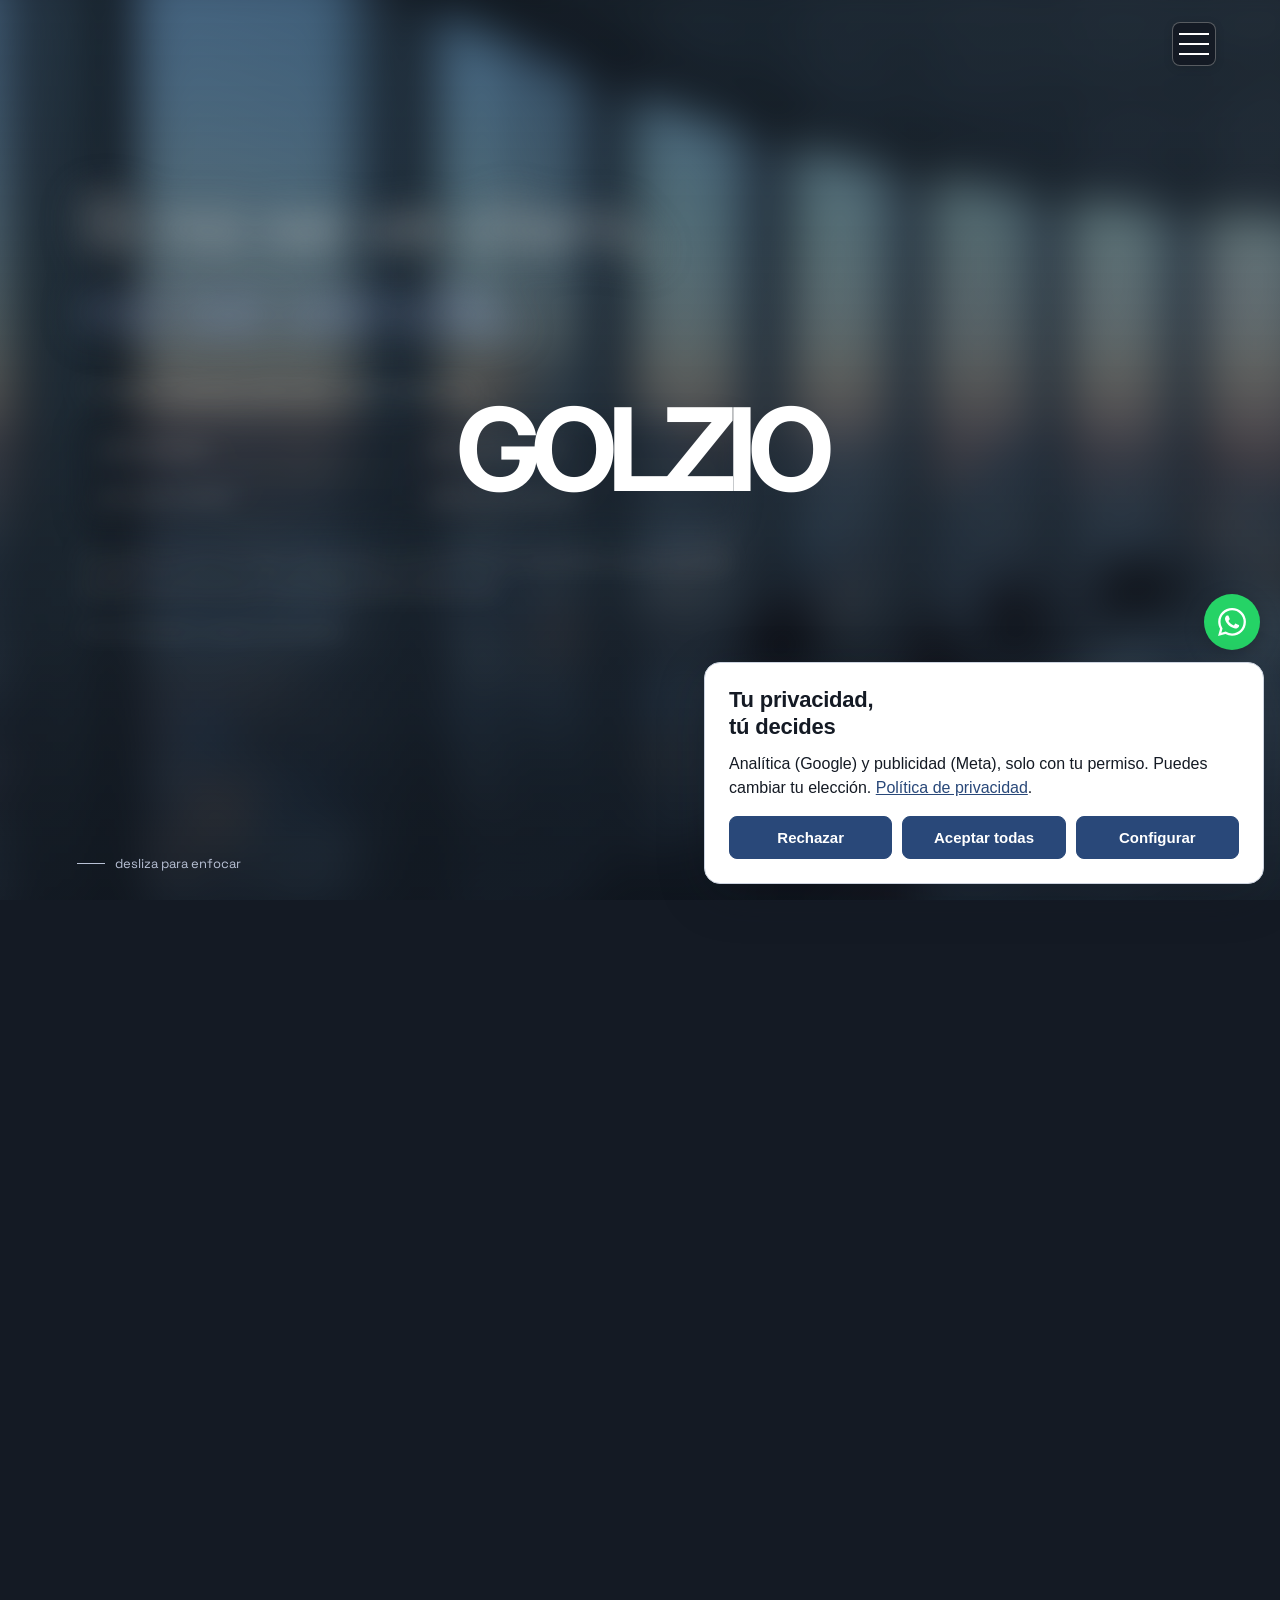
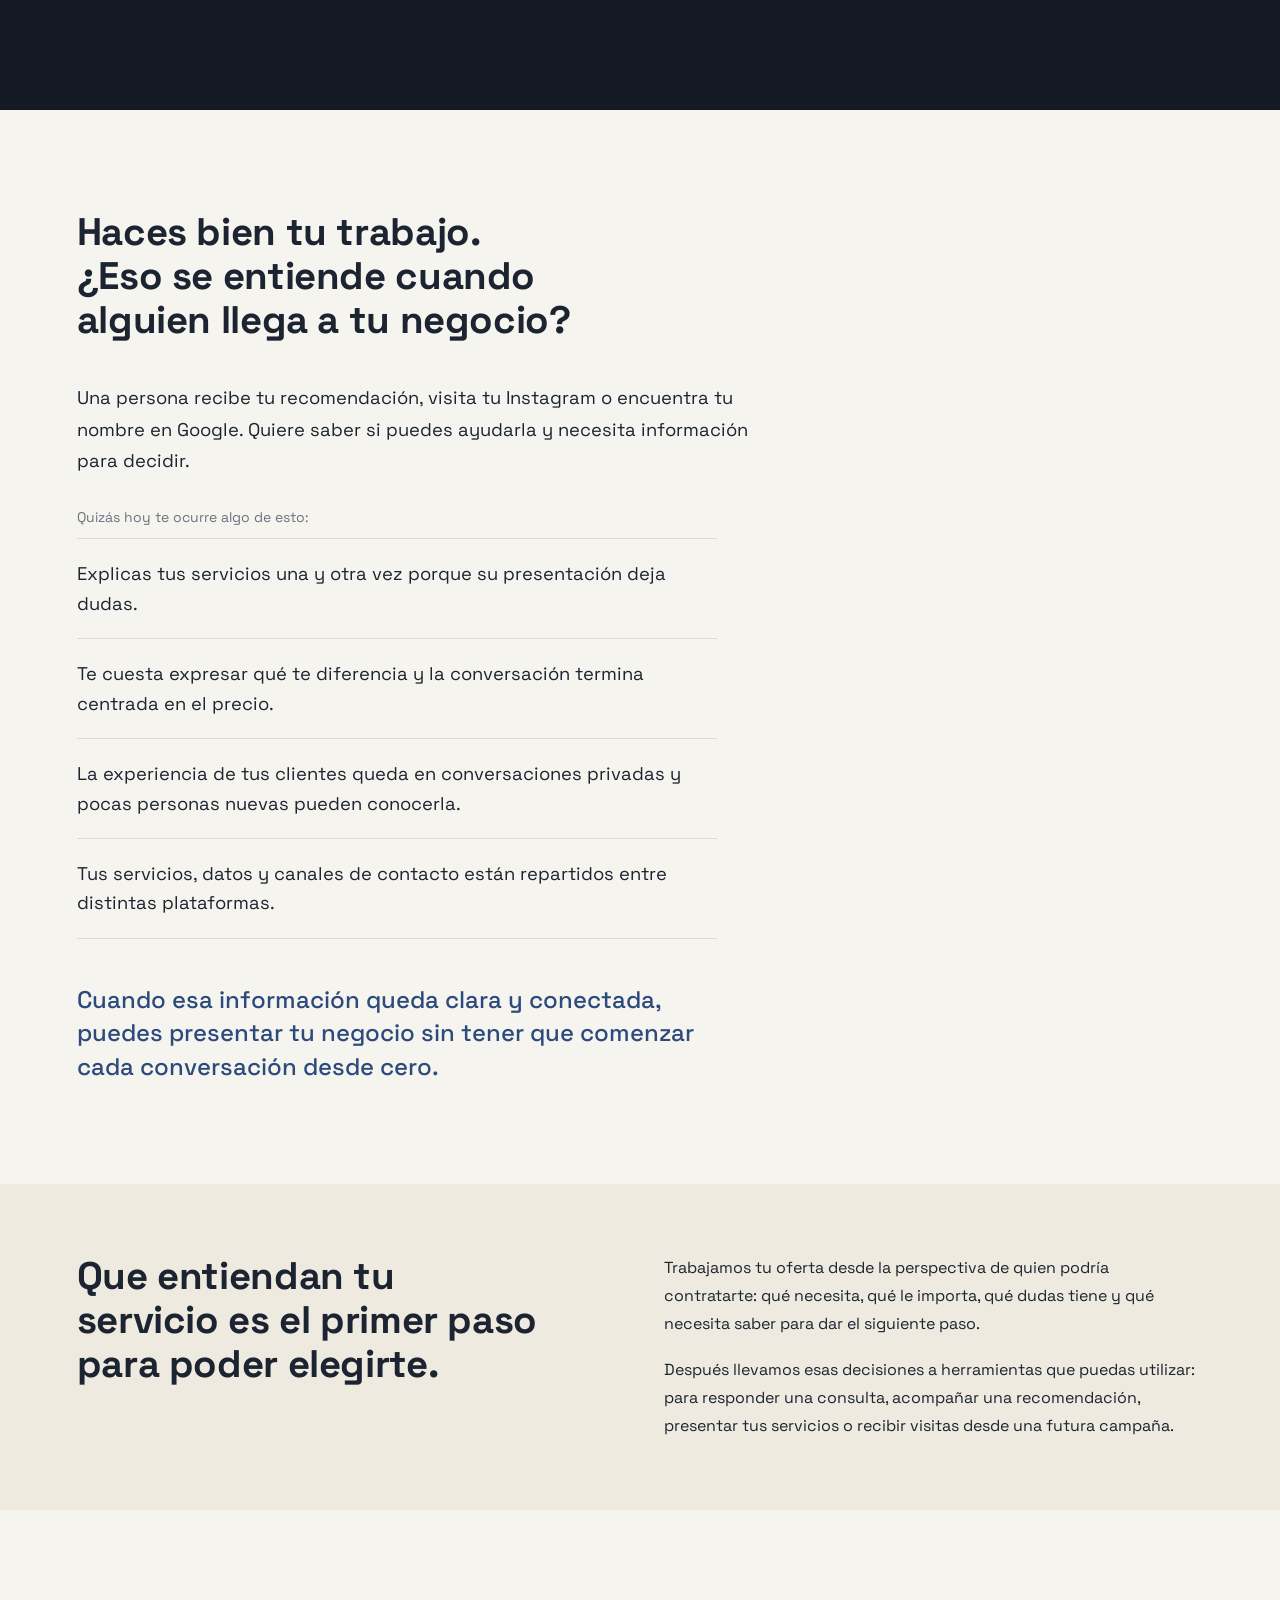
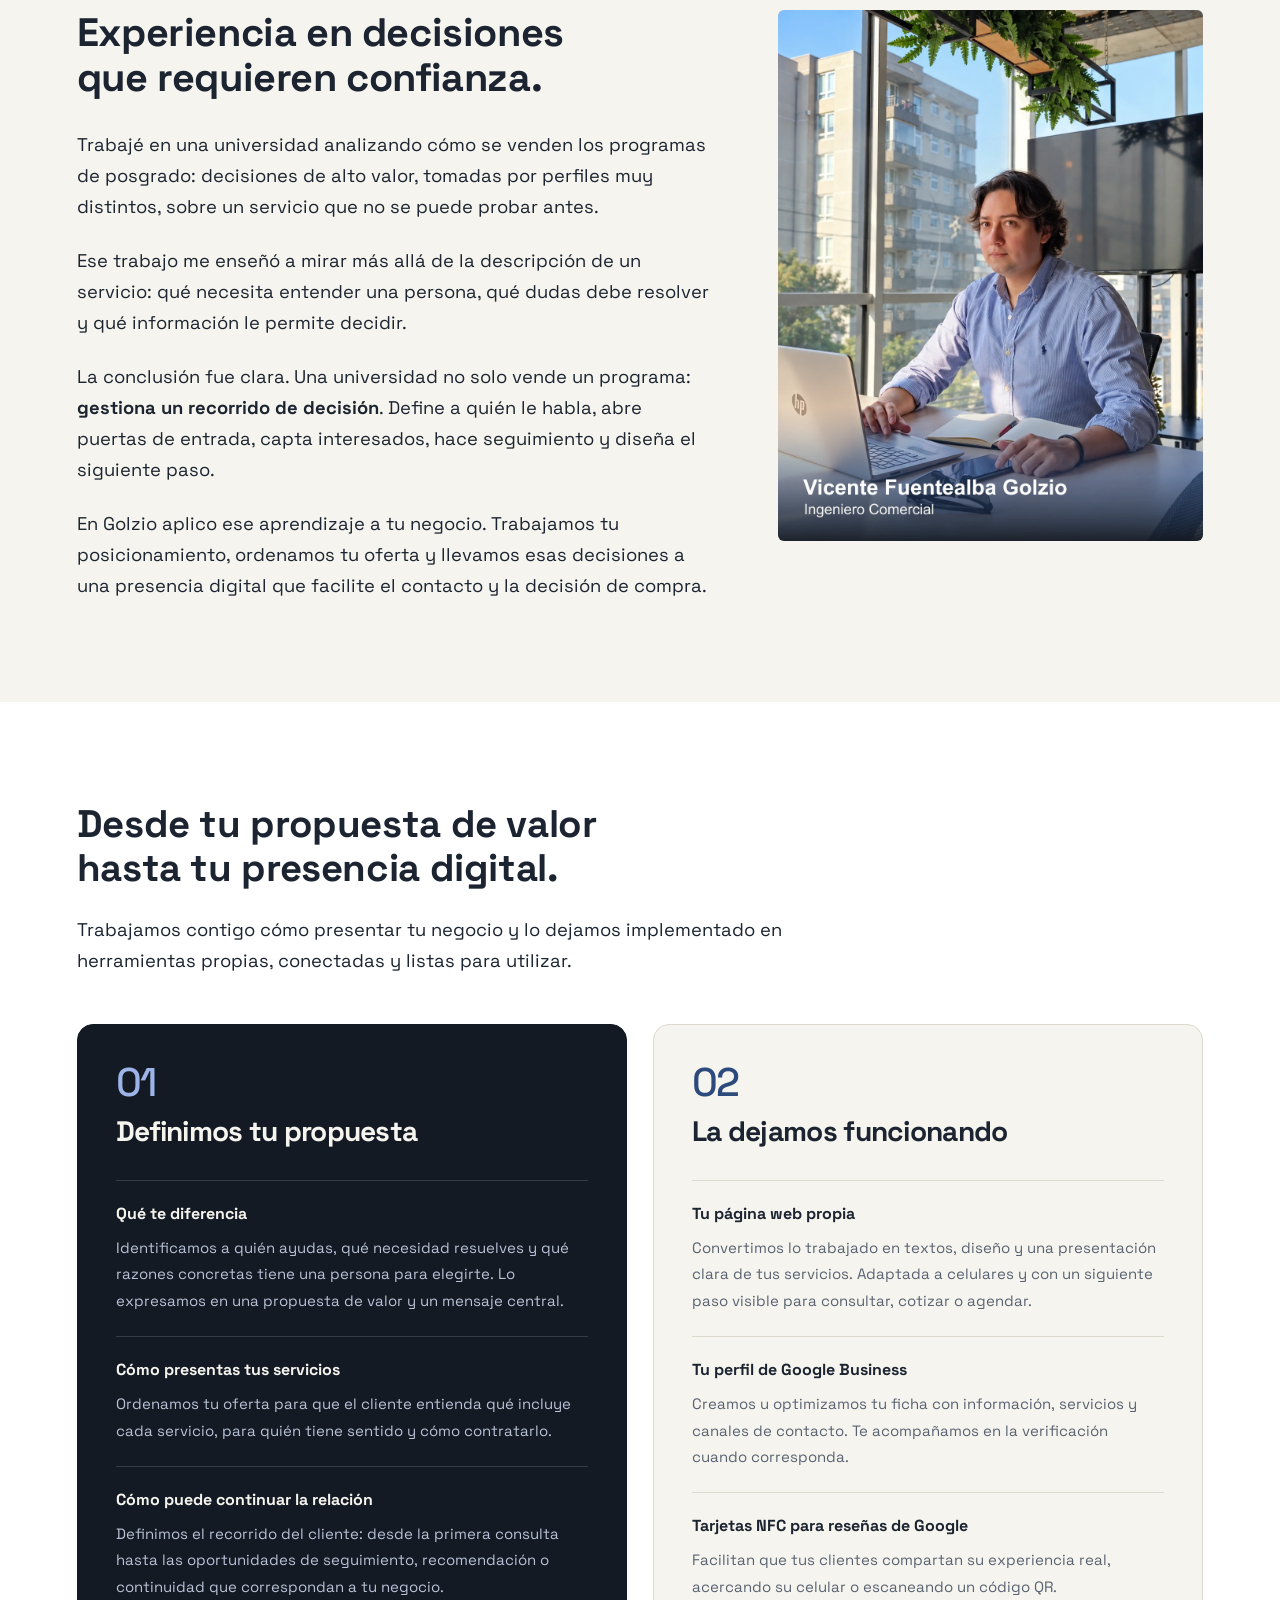
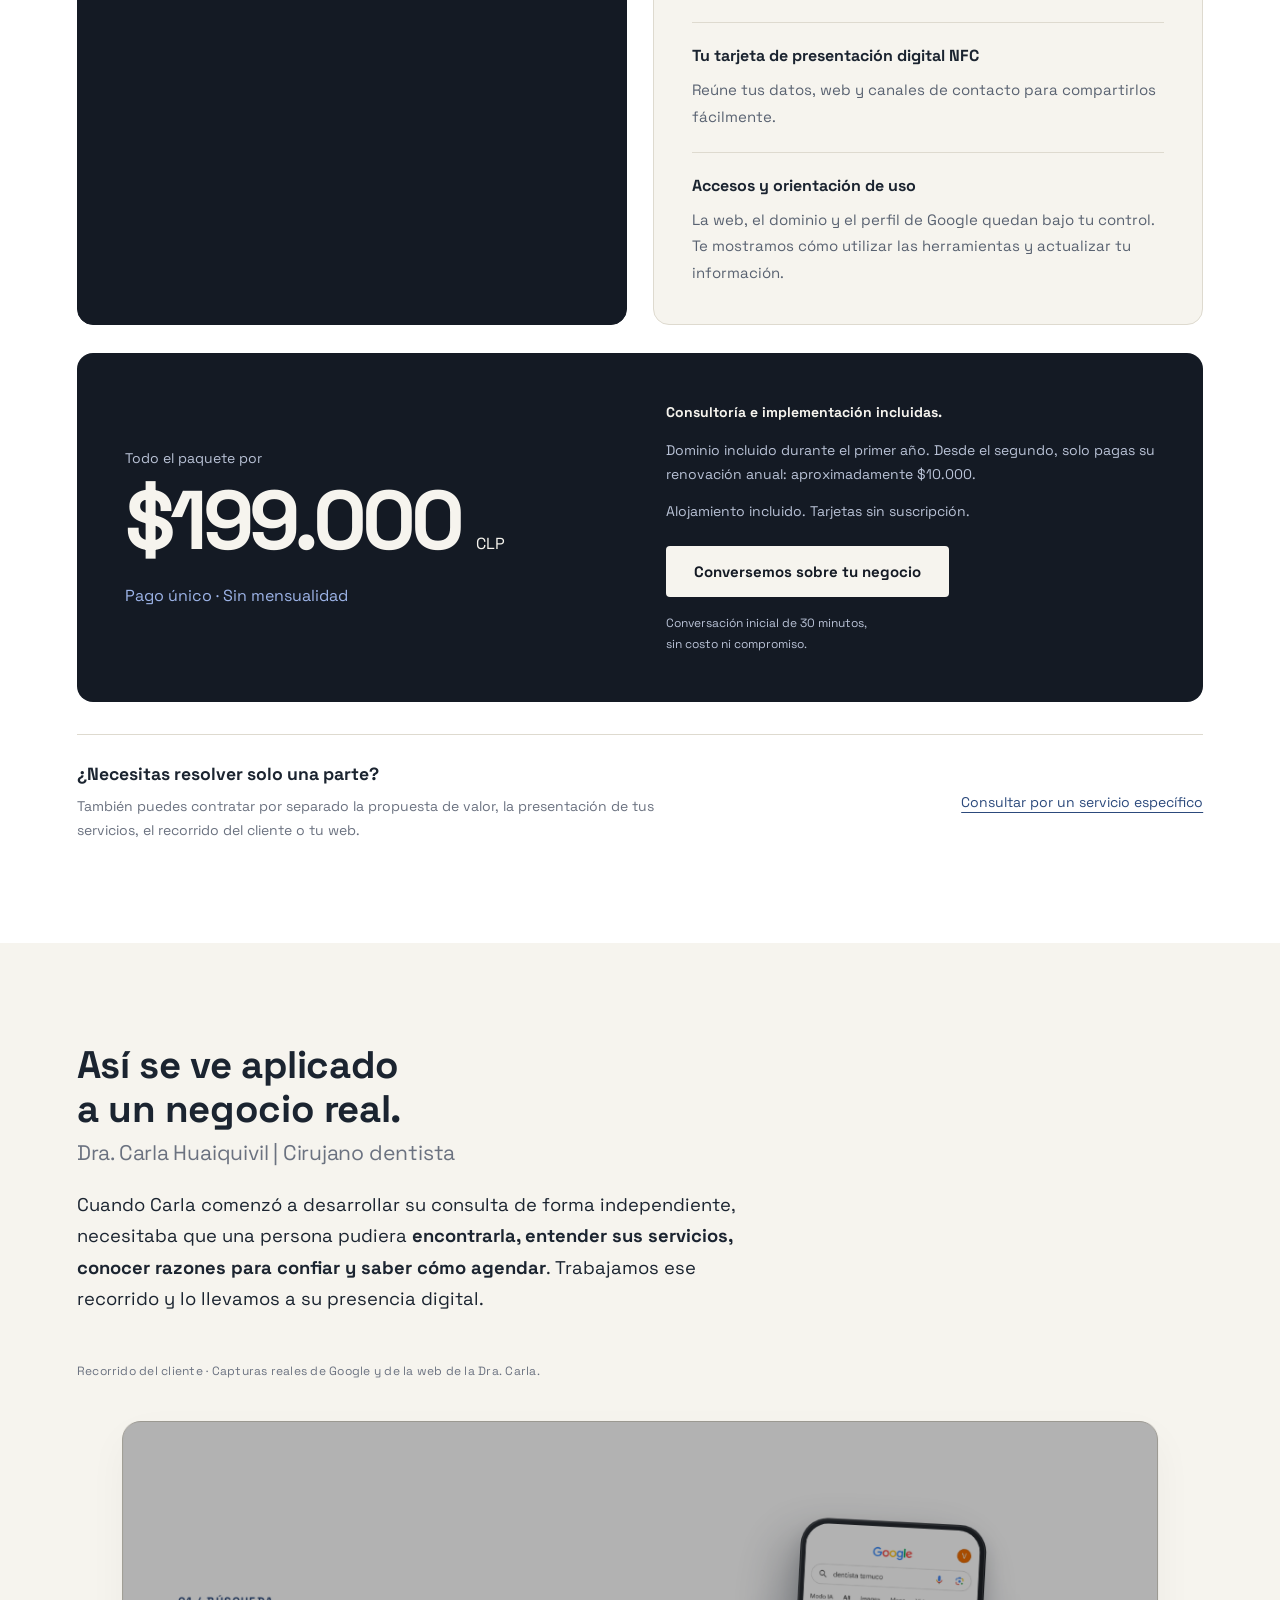
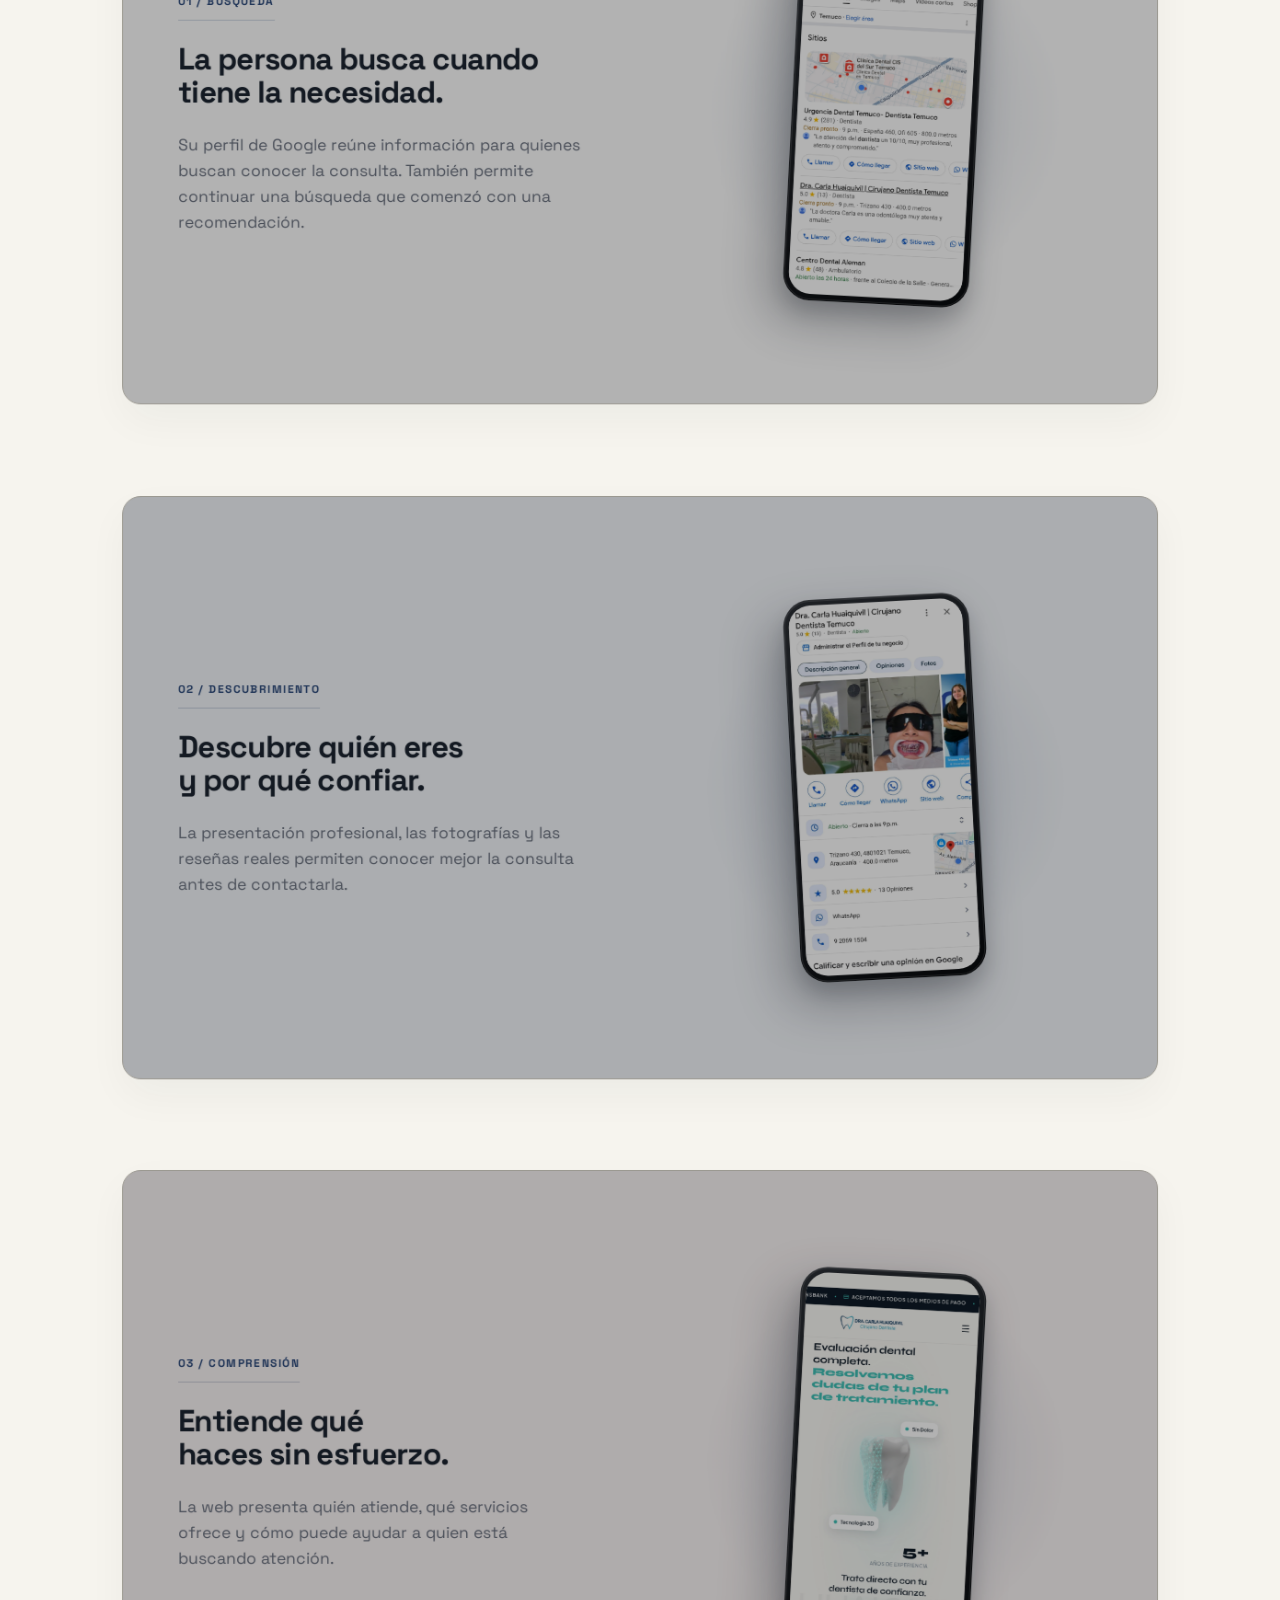
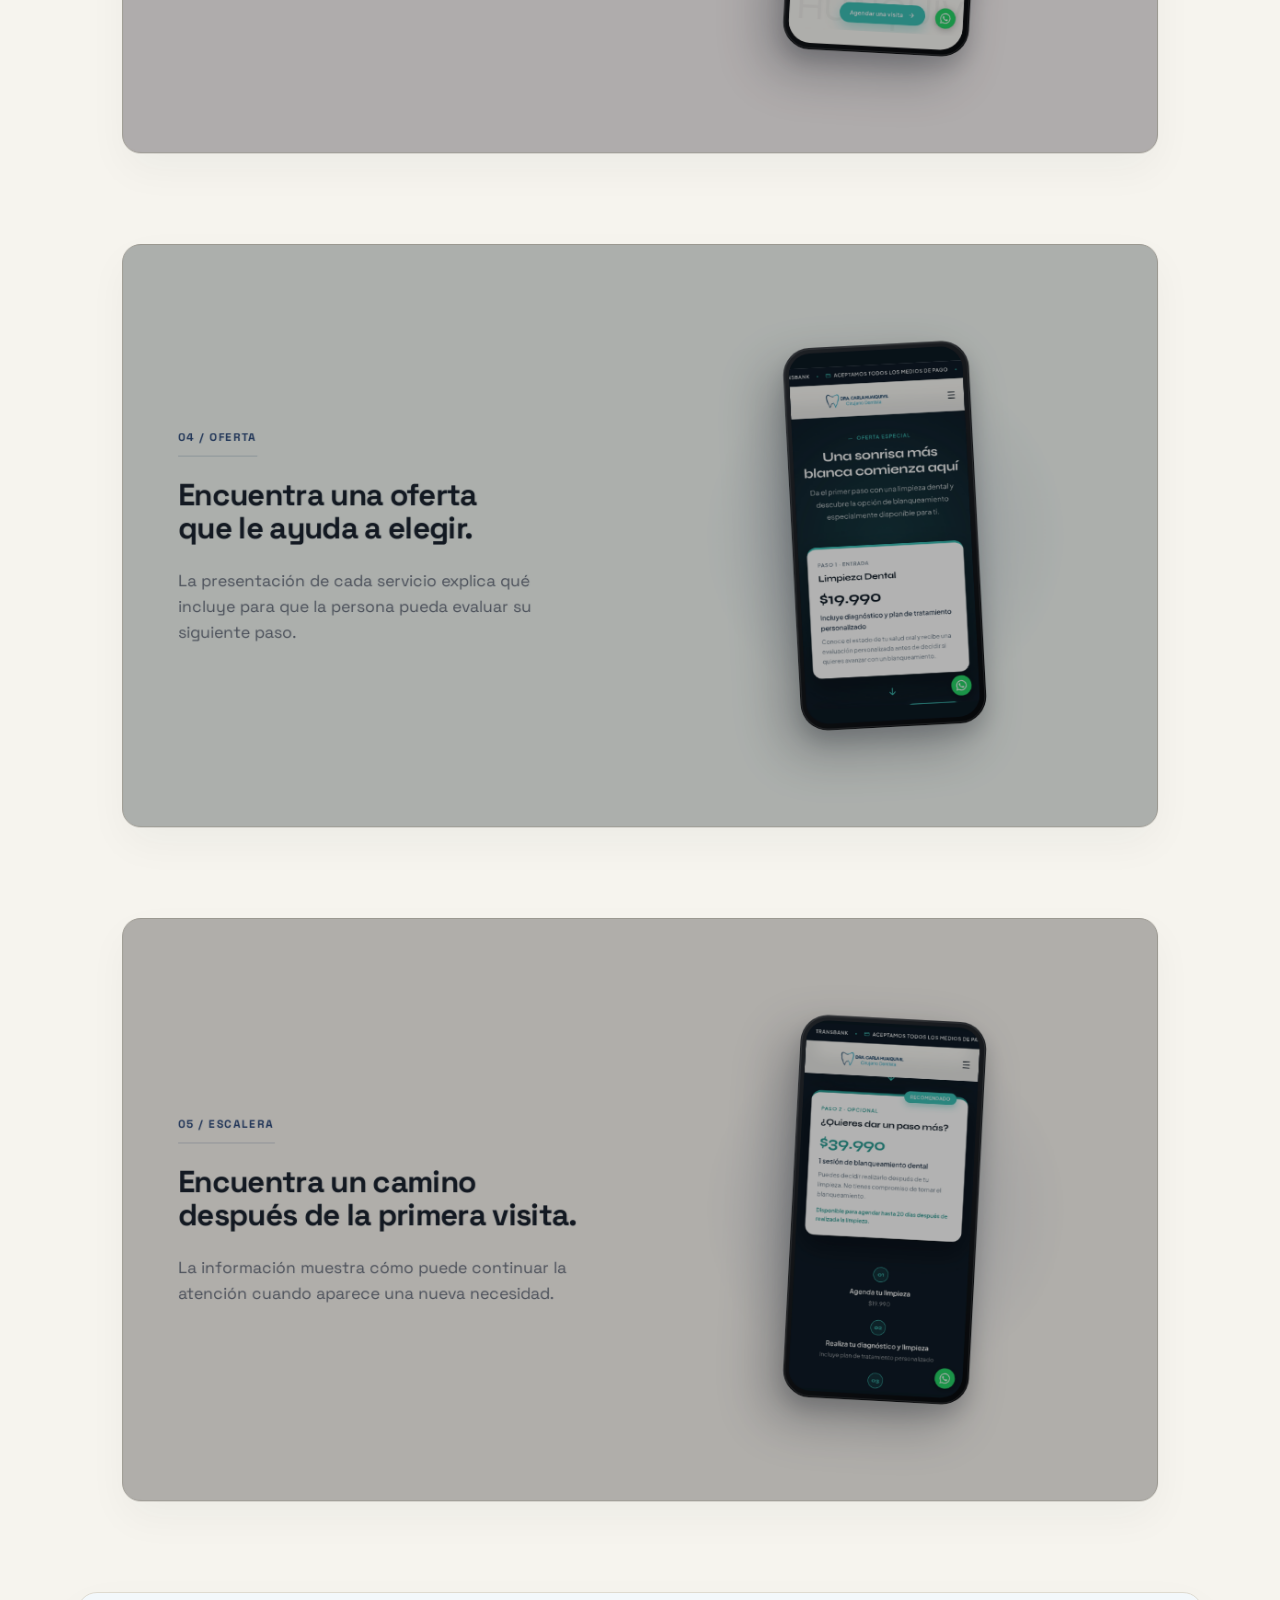
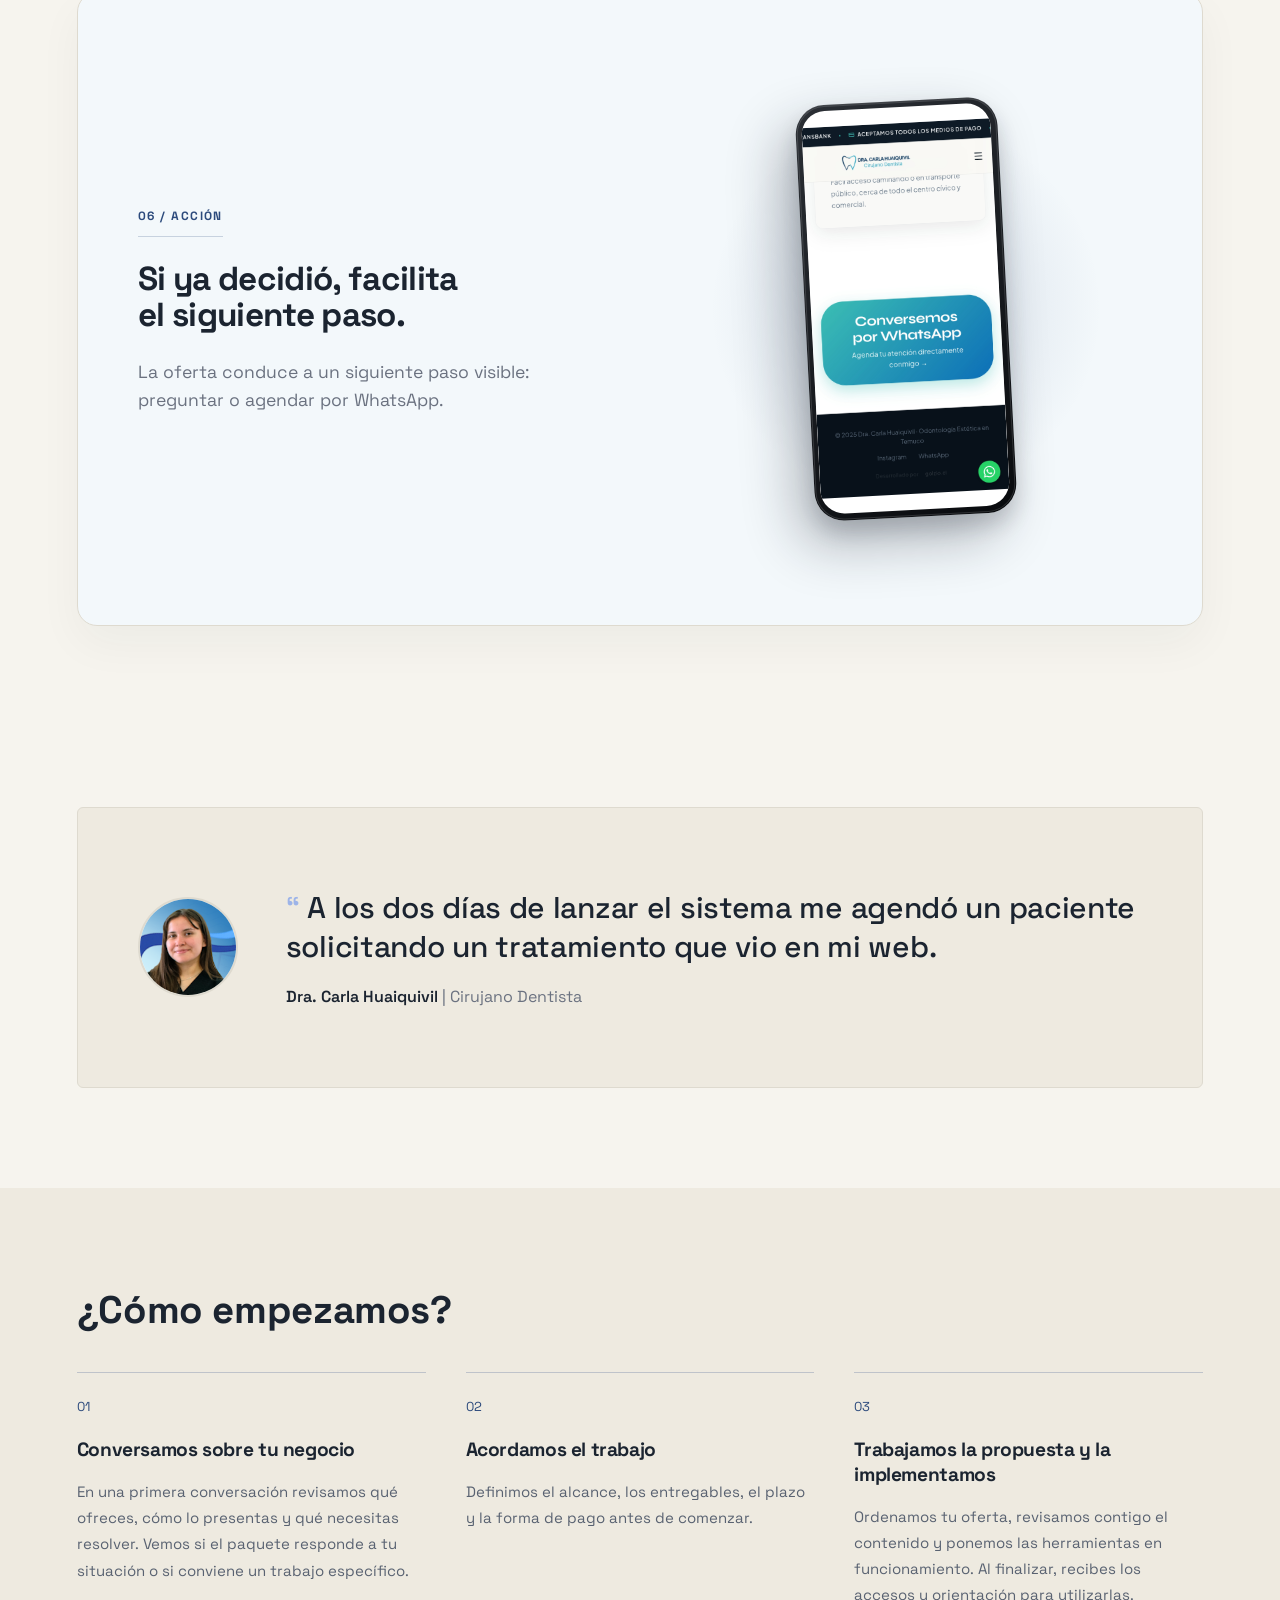
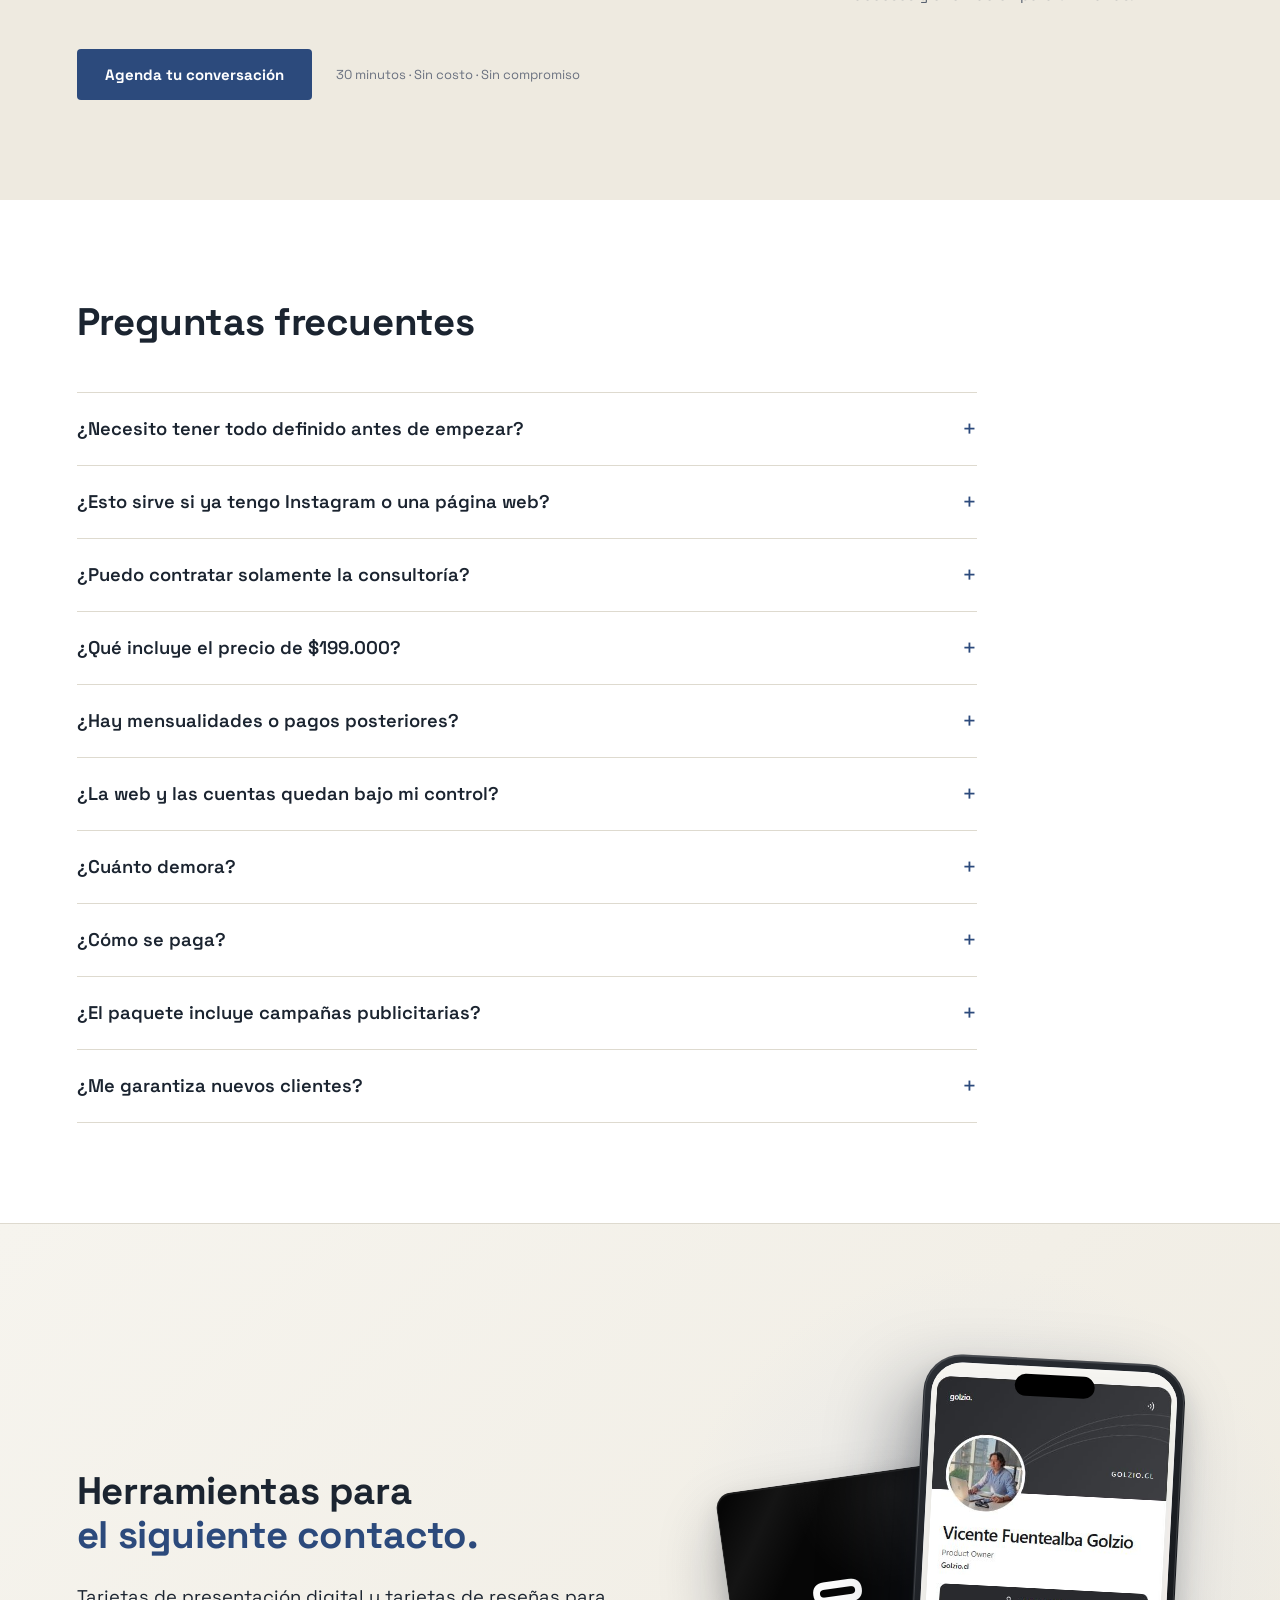
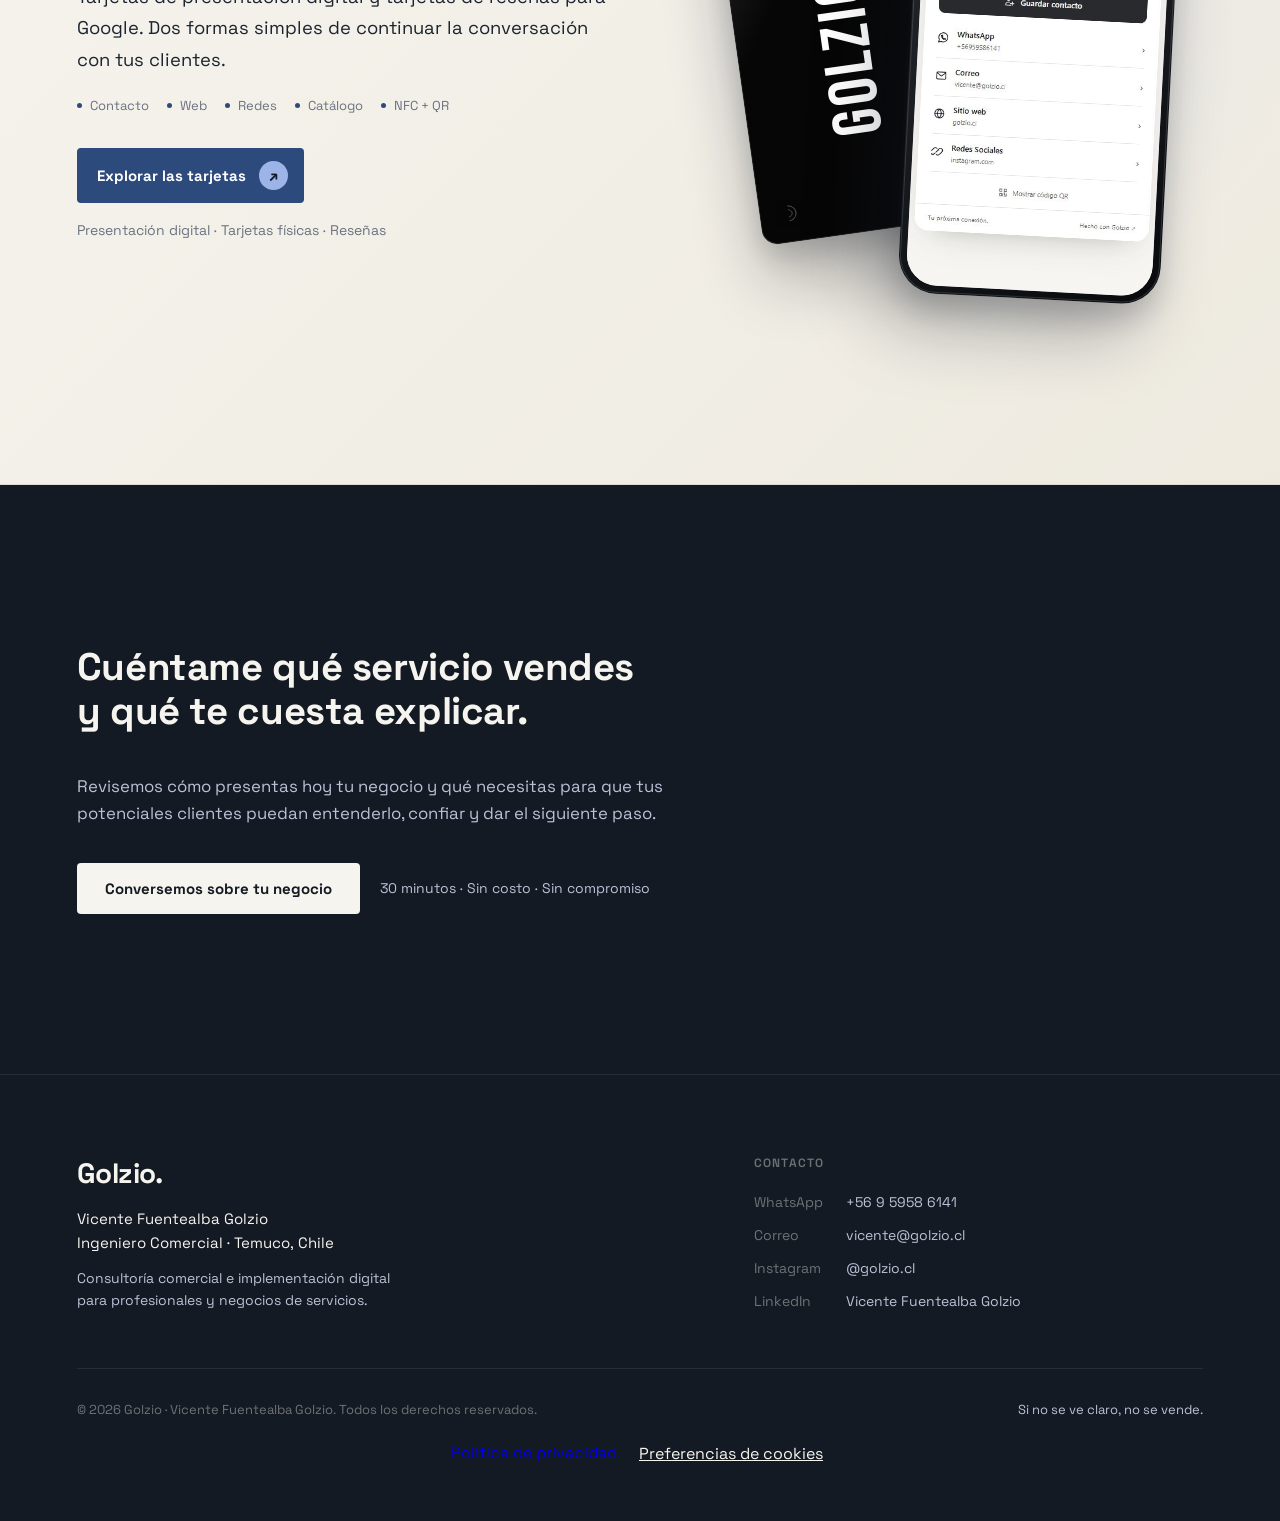
==== commit 0905c579: "Add files via upload" ====
--- a/index.html
+++ b/index.html
@@ -1,1836 +1,1803 @@
-<!DOCTYPE html>
-<html lang="es">
-<head>
-<meta charset="UTF-8">
-<meta name="viewport" content="width=device-width, initial-scale=1, viewport-fit=cover">
-<title>Marketing y diseño de páginas web en Temuco | Golzio</title>
-<meta name="description" content="Estrategia de marketing, consultoría comercial y diseño de páginas web para profesionales y negocios de servicios en Temuco. Conoce Golzio y agenda una conversación.">
-<meta property="og:title" content="Marketing y diseño de páginas web en Temuco | Golzio">
-<meta property="og:description" content="Estrategia de marketing, consultoría comercial y diseño de páginas web para profesionales y negocios de servicios en Temuco. Conoce Golzio y agenda una conversación.">
-<meta property="og:type" content="website">
-<link rel="preconnect" href="https://fonts.googleapis.com">
-<link rel="preconnect" href="https://fonts.gstatic.com" crossorigin>
-<link href="https://fonts.googleapis.com/css2?family=Inter:wght@700&family=Space+Grotesk:wght@400;500;700&family=Bebas+Neue&display=swap" rel="stylesheet">
-
-<style>
-  :root {
-    --hero-bg: #141A24;
-    --hero-fg: #F6F4EE;
-    --hero-fg-muted: #B9C2D6;
-    --hero-accent: #9DB4E8;
-
-    --light-bg: #F6F4EE;
-    --light-bg-soft: #EEEAE0;
-    --ink: #1B2430;
-    --ink-muted: #6B7280;
-    --navy: #2C4A7C;
-    --border-light: #DEDACF;
-
-    --font: 'Space Grotesk', -apple-system, BlinkMacSystemFont, 'Segoe UI', sans-serif;
-
-    padding-top: env(safe-area-inset-top, 0px);
-    padding-bottom: env(safe-area-inset-bottom, 0px);
-    box-sizing: border-box;
-  }
-
-  html { scroll-padding-top: env(safe-area-inset-top, 0px); }
-  * { box-sizing: border-box; }
-
-  html, body {
-    margin: 0;
-    padding: 0;
-    background: var(--light-bg);
-    color: var(--ink);
-    font-family: var(--font);
-    -webkit-font-smoothing: antialiased;
-  }
-
-  section { padding: 100px clamp(20px, 6vw, 100px); }
-
-  h2 {
-    font-size: clamp(1.6rem, 3.4vw, 2.4rem);
-    font-weight: 700;
-    line-height: 1.15;
-    letter-spacing: -0.01em;
-    margin: 0 0 40px 0;
-    max-width: 20ch;
-  }
-
-  /* ---------- NAV: menú único desplegable (mix-blend para verse sobre cualquier fondo) ---------- */
-  .site-nav {
-    position: fixed;
-    top: env(safe-area-inset-top, 0px);
-    right: 0;
-    z-index: 60;
-    display: flex;
-    flex-direction: column;
-    align-items: flex-end;
-    padding: 22px clamp(20px, 5vw, 64px);
-  }
-
-  .menu-toggle {
-    width: 30px;
-    height: 22px;
-    background: none;
-    border: none;
-    padding: 0;
-    display: flex;
-    flex-direction: column;
-    justify-content: space-between;
-    cursor: pointer;
-    mix-blend-mode: difference;
-  }
-
-  .menu-toggle-bar {
-    display: block;
-    height: 2px;
-    width: 100%;
-    background: #FFFFFF;
-    transition: transform 0.25s ease, opacity 0.25s ease;
-  }
-
-  .menu-toggle[aria-expanded="true"] .menu-toggle-bar:nth-child(1) { transform: translateY(10px) rotate(45deg); }
-  .menu-toggle[aria-expanded="true"] .menu-toggle-bar:nth-child(2) { opacity: 0; }
-  .menu-toggle[aria-expanded="true"] .menu-toggle-bar:nth-child(3) { transform: translateY(-10px) rotate(-45deg); }
-
-  .menu-dropdown {
-    margin-top: 16px;
-    background: var(--hero-bg);
-    border: 1px solid rgba(246,244,238,0.14);
-    border-radius: 10px;
-    padding: 10px;
-    display: flex;
-    flex-direction: column;
-    min-width: 200px;
-    box-shadow: 0 20px 50px rgba(0,0,0,0.28);
-    opacity: 0;
-    transform: translateY(-8px);
-    pointer-events: none;
-    transition: opacity 0.2s ease, transform 0.2s ease;
-  }
-
-  .menu-dropdown.open {
-    opacity: 1;
-    transform: translateY(0);
-    pointer-events: auto;
-  }
-
-  .menu-dropdown a {
-    color: var(--hero-fg);
-    text-decoration: none;
-    font-size: 14px;
-    padding: 12px 14px;
-    border-radius: 6px;
-    transition: background 0.15s ease;
-  }
-
-  .menu-dropdown a:hover { background: rgba(246,244,238,0.08); }
-
-  /* ---------- HERO ---------- */
-  .hero {
-    position: relative;
-    height: 190vh;
-    background: var(--hero-bg);
-    color: var(--hero-fg);
-    padding: 0;
-  }
-
-  .hero-pin {
-    position: sticky;
-    top: 0;
-    height: 100vh;
-    height: 100dvh;
-    overflow: hidden;
-  }
-
-  .hero-bg {
-    position: absolute;
-    inset: 0;
-    background-image: url('[data-uri]');
-    background-size: cover;
-    background-position: center 60%;
-    transform: scale(1.08);
-    will-change: filter;
-  }
-
-  .hero-scrim {
-    position: absolute;
-    inset: 0;
-    background:
-      linear-gradient(180deg, rgba(15,20,28,0.55) 0%, rgba(15,20,28,0.65) 45%, rgba(15,20,28,0.88) 100%);
-  }
-
-  /* ---------- MÁSCARA DIFUSA "GOLZIO" (se disuelve al hacer scroll) ---------- */
-  .hero-mask {
-    position: absolute;
-    inset: 0;
-    z-index: 3;
-    display: flex;
-    align-items: center;
-    justify-content: center;
-    pointer-events: none;
-  }
-
-  .hero-mask span {
-    display: block;
-    font-family: 'Inter', -apple-system, BlinkMacSystemFont, 'Segoe UI', sans-serif;
-    font-size: clamp(70px, 9vw, 150px);
-    font-weight: 700;
-    letter-spacing: -0.08em;
-    line-height: 0.9;
-    margin: 0;
-    color: #fff;
-    filter: blur(0px);
-    opacity: 1;
-    will-change: opacity, filter;
-  }
-
-  .hero-content {
-    position: relative;
-    z-index: 2;
-    height: 100%;
-    display: flex;
-    flex-direction: column;
-    justify-content: center;
-    align-items: flex-start;
-    padding: 0 clamp(20px, 6vw, 100px);
-  }
-
-  .eyebrow {
-    font-size: 14px;
-    color: var(--hero-fg-muted);
-    margin: 0 0 20px 0;
-    max-width: 480px;
-    line-height: 1.5;
-    will-change: opacity, filter;
-  }
-
-  .hero h1 {
-    font-size: clamp(2.2rem, 7vw, 5.2rem);
-    font-weight: 700;
-    line-height: 1.04;
-    letter-spacing: -0.02em;
-    margin: 0 0 28px 0;
-    max-width: 15ch;
-    will-change: filter, transform;
-    text-shadow: 0 2px 24px rgba(0,0,0,0.25);
-  }
-
-  .hero h1 .accent { color: var(--hero-accent); }
-
-  .sub {
-    font-size: clamp(1rem, 2vw, 1.25rem);
-    color: var(--hero-fg-muted);
-    max-width: 46ch;
-    line-height: 1.55;
-    margin: 0 0 40px 0;
-    will-change: opacity, filter;
-  }
-
-  .cta-row {
-    display: flex;
-    align-items: center;
-    gap: 20px;
-    flex-wrap: wrap;
-    will-change: opacity, filter;
-  }
-
-  .cta {
-    background: var(--hero-fg);
-    color: var(--hero-bg);
-    font-family: var(--font);
-    font-weight: 700;
-    font-size: 15px;
-    padding: 16px 28px;
-    border-radius: 4px;
-    text-decoration: none;
-    display: inline-block;
-    transition: transform 0.2s ease;
-    border: none;
-    cursor: pointer;
-  }
-
-  .cta:hover { transform: translateY(-2px); }
-
-  .cta-note { font-size: 14px; color: var(--hero-fg-muted); }
-
-  .scroll-hint {
-    position: absolute;
-    bottom: max(28px, env(safe-area-inset-bottom, 0px));
-    left: clamp(20px, 6vw, 100px);
-    z-index: 2;
-    font-size: 13px;
-    color: var(--hero-fg-muted);
-    display: flex;
-    align-items: center;
-    gap: 10px;
-    transition: opacity 0.3s ease;
-  }
-
-  .scroll-hint span.line {
-    width: 28px;
-    height: 1px;
-    background: var(--hero-fg-muted);
-    display: inline-block;
-    animation: pulse 2s ease-in-out infinite;
-  }
-
-  @keyframes pulse { 0%, 100% { opacity: 0.3; } 50% { opacity: 1; } }
-
-  /* ---------- PROBLEMA ---------- */
-  .problem { background: var(--light-bg); }
-
-  .problem ul {
-    list-style: none;
-    margin: 0;
-    padding: 0;
-    max-width: 640px;
-  }
-
-  .problem li {
-    font-size: clamp(1rem, 1.6vw, 1.15rem);
-    line-height: 1.6;
-    padding: 20px 0;
-    border-top: 1px solid var(--border-light);
-    color: var(--ink);
-  }
-
-  .problem li:last-child { border-bottom: 1px solid var(--border-light); }
-
-  /* ---------- TRANSICIÓN (frase corta) ---------- */
-  .transition {
-    background: var(--light-bg-soft);
-    text-align: left;
-    padding-top: 70px;
-    padding-bottom: 70px;
-  }
-
-  .transition p {
-    font-size: clamp(1.3rem, 2.6vw, 1.9rem);
-    font-weight: 700;
-    max-width: 16ch;
-    margin: 0;
-    letter-spacing: -0.01em;
-  }
-
-  /* ---------- ORIGEN ---------- */
-  .origin {
-    background: var(--light-bg);
-    display: grid;
-    grid-template-columns: 1fr;
-    gap: 48px;
-    align-items: start;
-  }
-
-  @media (min-width: 860px) {
-    .origin { grid-template-columns: 1.2fr 0.8fr; gap: 64px; }
-  }
-
-  .origin p {
-    font-size: clamp(1rem, 1.6vw, 1.15rem);
-    line-height: 1.7;
-    color: var(--ink);
-    max-width: 56ch;
-    margin: 0 0 22px 0;
-  }
-
-  .origin p:last-child { margin-bottom: 0; }
-
-
-  .origin-photo {
-    aspect-ratio: 4 / 5;
-    border-radius: 6px;
-    overflow: hidden;
-    background: var(--light-bg-soft);
-  }
-  .origin-photo img { width: 100%; height: 100%; object-fit: cover; object-position: center 20%; display: block; }
-
-  /* ---------- SOLUCIÓN ---------- */
-  .solution {
-    background: var(--light-bg-soft);
-    padding-top: 70px;
-    padding-bottom: 70px;
-  }
-
-  .solution > p.lede {
-    font-size: clamp(1.3rem, 2.6vw, 1.9rem);
-    font-weight: 700;
-    max-width: 46ch;
-    line-height: 1.3;
-    margin: 0;
-    letter-spacing: -0.01em;
-  }
-
-  /* ---------- PROCESO (01-04) ---------- */
-  .process-steps { background: var(--light-bg); }
-
-  .process-steps h2 { margin-bottom: 56px; }
-
-  .steps-list { max-width: 760px; }
-
-  .step {
-    display: grid;
-    grid-template-columns: 60px 1fr;
-    gap: 24px;
-    padding: 32px 0;
-    border-top: 1px solid var(--border-light);
-  }
-
-  .step:last-of-type { border-bottom: 1px solid var(--border-light); }
-
-  .step-num { font-size: 1.4rem; font-weight: 700; color: var(--navy); }
-  .step-title { font-size: 1.15rem; font-weight: 700; margin: 0 0 8px 0; }
-  .step-desc { font-size: 1rem; line-height: 1.6; color: var(--ink); margin: 0; max-width: 52ch; }
-
-  .process-note {
-    font-size: 13px;
-    color: var(--ink-muted);
-    font-style: italic;
-    margin-top: 32px;
-    max-width: 52ch;
-  }
-
-  /* ---------- CASO REAL (scroll stack) ---------- */
-  .caso-real { background: var(--light-bg); }
-
-  .caso-intro { margin-bottom: 100px; }
-
-  .caso-intro h2 { margin: 0 0 24px 0; }
-
-  .caso-intro h2 span {
-    font-weight: 400;
-    color: var(--ink-muted);
-    display: block;
-    font-size: 0.55em;
-    letter-spacing: -0.01em;
-    margin-top: 10px;
-  }
-
-  .caso-intro p {
-    font-size: clamp(1rem, 1.6vw, 1.15rem);
-    line-height: 1.7;
-    color: var(--ink);
-    max-width: 56ch;
-    margin: 0;
-  }
-
-  .stack-container { position: relative; padding-bottom: 40px; }
-
-  .card-wrap { position: sticky; top: 60px; margin-bottom: 40px; }
-
-  .card {
-    background: var(--card-bg, #fff);
-    border: 1px solid var(--border-light);
-    border-radius: 32px;
-    padding: 80px 60px;
-    box-shadow: 0 30px 60px rgba(0,0,0,0.05);
-    display: grid;
-    grid-template-columns: 1fr 1fr;
-    gap: 60px;
-    align-items: center;
-    transform-origin: top center;
-    will-change: transform, filter;
-  }
-
-  .card-content { max-width: 440px; }
-
-  .stack-step-num {
-    display: inline-block;
-    padding: 8px 16px;
-    background: rgba(255,255,255,0.6);
-    border: 1px solid rgba(0,0,0,0.05);
-    border-radius: 100px;
-    font-size: 13px;
-    font-weight: 700;
-    color: var(--navy);
-    margin-bottom: 24px;
-    letter-spacing: 0.1em;
-  }
-
-  .card h3 {
-    font-size: 2.3rem;
-    line-height: 1.1;
-    margin: 0 0 24px 0;
-    color: var(--ink);
-    letter-spacing: -0.02em;
-  }
-
-  .card-content > p {
-    font-size: 1.1rem;
-    line-height: 1.6;
-    color: var(--ink-muted);
-    margin: 0;
-  }
-
-  .card-visual {
-    background: rgba(255,255,255,0.4);
-    border-radius: 20px;
-    aspect-ratio: 4/4;
-    display: flex;
-    align-items: center;
-    justify-content: center;
-    font-weight: 500;
-    color: var(--ink-muted);
-    border: 1px dashed rgba(0,0,0,0.1);
-  }
-
-  .card-visual { overflow: hidden; }
-  .card-visual:has(img) { border: none; background: none; }
-  .card-visual img { width: 100%; height: 100%; object-fit: cover; border-radius: inherit; display: block; }
-
-
-  /* ---------- MOCKUPS DE CELULAR (caso real) ---------- */
-  .card-visual--phone{
-    container-type:size;
-    position:relative;
-    display:grid;
-    place-items:center;
-    overflow:visible;
-    border:none;
-    background:none;
-    aspect-ratio:1/1;
-  }
-  .card-visual--phone::before{
-    content:"";
-    position:absolute;
-    width:86%;
-    aspect-ratio:1;
-    border-radius:50%;
-    background:radial-gradient(circle,rgba(44,74,124,.16),rgba(44,74,124,0) 68%);
-    pointer-events:none;
-  }
-  .cphone{
-    --u:calc(88cqh / 54);
-    font-size:var(--u);
-    position:relative;
-    width:26.2em;
-    height:54em;
-    padding:.8em;
-    border-radius:3.8em;
-    background:linear-gradient(145deg,#2b2f35,#080a0d);
-    box-shadow:-2.2em 3em 7em rgba(22,30,42,.30),0 1.6em 2.6em rgba(22,30,42,.16),inset 0 .1em 0 rgba(255,255,255,.17);
-    transform:rotate(3deg);
-    font-family:var(--font);
-    color:var(--ink);
-    text-align:left;
-  }
-  .card-wrap:nth-child(even) .cphone{transform:rotate(-3deg)}
-  .cphone__rim{position:absolute;inset:.1em;border:.1em solid rgba(255,255,255,.14);border-radius:3.7em;pointer-events:none;z-index:4}
-  .cphone__screen{position:relative;width:100%;height:100%;overflow:hidden;border-radius:3.1em;background:#fff;display:flex;flex-direction:column}
-  .cphone__island{position:absolute;z-index:8;top:.8em;left:50%;transform:translateX(-50%);width:8em;height:2.2em;border-radius:99em;background:#000}
-  .cphone__status{display:flex;justify-content:space-between;align-items:center;padding:1.2em 2em 0;height:3.6em;font-size:1.1em;font-weight:700;flex:none}
-  .cphone__status i{display:block;width:2em;height:1em;border-radius:.3em;border:.1em solid currentColor;position:relative}
-  .cphone__status i::after{content:"";position:absolute;inset:.15em;right:.6em;background:currentColor;border-radius:.1em}
-  .cphone__body{flex:1;min-height:0;display:flex;flex-direction:column;padding:1.2em 1.6em 1.6em;gap:1em}
-  .cphone__body--dark{background:var(--hero-bg);color:var(--hero-fg)}
-  .cphone__status--dark{color:var(--hero-fg);background:var(--hero-bg)}
-  .sk{height:.8em;border-radius:99em;background:#e4e6ea}
-  .sk--s{width:55%}.sk--m{width:80%}.sk--l{width:94%}
-
-  /* 1 búsqueda */
-  .s-logo{text-align:center;font-size:2.8em;font-weight:700;letter-spacing:-.04em;margin-top:.4em}
-  .s-logo b:nth-child(1){color:#4285f4}.s-logo b:nth-child(2){color:#ea4335}.s-logo b:nth-child(3){color:#fbbc05}
-  .s-logo b:nth-child(4){color:#4285f4}.s-logo b:nth-child(5){color:#34a853}.s-logo b:nth-child(6){color:#ea4335}
-  .s-search{display:flex;align-items:center;gap:.8em;padding:1em 1.4em;border-radius:99em;border:.1em solid #dadce0;box-shadow:0 .2em .8em rgba(0,0,0,.08);font-size:1.25em}
-  .s-search svg{width:1.2em;height:1.2em;flex:none;color:#80868b}
-  .s-tabs{display:flex;gap:1.6em;font-size:1.1em;color:#5f6368;border-bottom:.1em solid #e4e6ea;padding-bottom:.7em}
-  .s-tabs .on{color:var(--navy);font-weight:700;border-bottom:.2em solid var(--navy);padding-bottom:.6em;margin-bottom:-.75em}
-  .s-res{display:flex;flex-direction:column;gap:.6em;padding:1em;border-radius:1.2em}
-  .s-res--hit{background:#F4F7FB;border:.1em solid rgba(44,74,124,.25);box-shadow:0 .6em 1.6em rgba(44,74,124,.12)}
-  .s-url{font-size:1em;color:#5f6368}
-  .s-title{font-size:1.45em;line-height:1.2;font-weight:700;color:#1a0dab;letter-spacing:-.01em}
-  .s-desc{font-size:1.1em;line-height:1.4;color:#4d5156}
-
-  /* 2 perfil */
-  .s-cover{height:11em;margin:0 -1.6em;margin-top:-1.2em;background:linear-gradient(135deg,#2C4A7C,#9DB4E8)}
-  .s-avatar{width:7.2em;height:7.2em;border-radius:50%;background:#fff;border:.4em solid #fff;box-shadow:0 .4em 1.2em rgba(0,0,0,.15);margin-top:-4.4em;display:grid;place-items:center;font-size:1em;font-weight:700;color:var(--navy)}
-  .s-avatar span{display:grid;place-items:center;width:100%;height:100%;border-radius:50%;background:#EEEAE0;font-size:2.2em;letter-spacing:-.03em}
-  .s-name{font-size:1.9em;font-weight:700;letter-spacing:-.02em;line-height:1.1;margin:.3em 0 0}
-  .s-role{font-size:1.2em;color:var(--ink-muted);margin:0}
-  .s-stars{font-size:1.3em;color:#f5a623;letter-spacing:.1em}
-  .s-actions{display:grid;grid-template-columns:repeat(3,1fr);gap:.8em}
-  .s-actions span{display:grid;place-items:center;padding:.9em 0;border-radius:1em;background:#F4F7FB;color:var(--navy);font-size:1.1em;font-weight:700}
-  .s-info{display:flex;align-items:center;gap:.9em;font-size:1.2em;padding:.8em 0;border-top:.1em solid #eef0f3}
-  .s-info i{width:1.1em;height:1.1em;border-radius:50%;background:var(--navy);opacity:.85;flex:none}
-
-  /* 3 hero */
-  .s-hero{flex:1;justify-content:center;gap:1.4em;padding:1.6em 2em 3em}
-  .s-eyebrow{font-size:1.05em;color:var(--hero-fg-muted)}
-  .s-h1{font-size:3.4em;line-height:1.04;letter-spacing:-.03em;font-weight:700;margin:0}
-  .s-h1 em{font-style:normal;color:var(--hero-accent)}
-  .s-sub{font-size:1.2em;line-height:1.5;color:var(--hero-fg-muted);margin:0}
-  .s-btn{display:inline-block;align-self:flex-start;background:var(--hero-fg);color:var(--hero-bg);font-weight:700;font-size:1.25em;padding:1em 1.6em;border-radius:.4em}
-
-  /* 4 servicios */
-  .s-h2{font-size:2em;font-weight:700;letter-spacing:-.03em;line-height:1.1;margin:.3em 0 .2em}
-  .s-svc{display:flex;align-items:center;gap:1.2em;padding:1.3em;border-radius:1.4em;border:.1em solid var(--border-light);background:#FBF8F3}
-  .s-svc i{width:3.6em;height:3.6em;border-radius:1.1em;background:var(--navy);flex:none;display:grid;place-items:center;color:#fff;font-style:normal;font-weight:700;font-size:1.3em}
-  .s-svc b{display:block;font-size:1.35em;letter-spacing:-.01em}
-  .s-svc small{display:block;font-size:1.05em;color:var(--ink-muted);margin-top:.2em}
-
-  /* 5 escalera */
-  .s-step{padding:1.2em 1.4em;border-radius:1.2em;display:flex;justify-content:space-between;align-items:center;font-size:1.3em;font-weight:700;letter-spacing:-.01em;color:#fff}
-  .s-step small{font-weight:500;opacity:.8;font-size:.8em}
-  .s-steps{display:flex;flex-direction:column;gap:.9em;flex:1;justify-content:center}
-  .s-step:nth-child(1){margin-right:6em;background:#9DB4E8;color:var(--ink)}
-  .s-step:nth-child(2){margin-right:4em;background:#6F8DC6}
-  .s-step:nth-child(3){margin-right:2em;background:#4A6BA3}
-  .s-step:nth-child(4){margin-right:0;background:var(--navy)}
-
-  /* 6 acción */
-  .s-field{display:flex;flex-direction:column;gap:.5em;font-size:1.1em;color:var(--ink-muted)}
-  .s-field div{padding:1em 1.2em;border-radius:.9em;border:.1em solid var(--border-light);background:#fff;color:var(--ink);font-size:1.15em}
-  .s-field div.ph{color:#a0a5ad}
-  .s-wa{margin-top:auto;display:flex;align-items:center;justify-content:center;gap:.7em;padding:1.2em;border-radius:1em;background:var(--navy);color:#fff;font-weight:700;font-size:1.3em}
-  .s-note{text-align:center;font-size:1.05em;color:var(--ink-muted);margin-top:-.2em}
-
-  @media (max-width: 900px){
-    .card-visual.card-visual--phone{aspect-ratio:auto;height:500px;width:100%}
-  }
-
-  .card-wrap:nth-child(1) .card { --card-bg: #FFFFFF; }
-  .card-wrap:nth-child(2) .card { --card-bg: #F4F7FB; }
-  .card-wrap:nth-child(3) .card { --card-bg: #FAF5F5; }
-  .card-wrap:nth-child(4) .card { --card-bg: #F5FAF6; }
-  .card-wrap:nth-child(5) .card { --card-bg: #FBF8F3; }
-  .card-wrap:nth-child(6) .card { --card-bg: #F3F8FB; }
-
-  @media (max-width: 900px) {
-    .card { grid-template-columns: 1fr; padding: 50px 30px; gap: 40px; border-radius: 24px; }
-    .card h3 { font-size: 1.9rem; }
-    .card-wrap { top: 30px; }
-    .card-visual { aspect-ratio: 16/9; }
-  }
-
-  .caso-testimonial {
-    margin-top: 100px;
-    padding: 80px 60px;
-    background: var(--light-bg-soft);
-    border: 1px solid var(--border-light);
-    border-radius: 6px;
-    display: grid;
-    grid-template-columns: auto 1fr;
-    gap: 48px;
-    align-items: center;
-  }
-
-  .test-avatar {
-    width: 100px;
-    height: 100px;
-    border-radius: 50%;
-    background:
-      radial-gradient(circle at 50% 36%, #c8c3b7 0 18%, transparent 18.5%),
-      linear-gradient(160deg, #d4d0c6, #e8e5dc);
-    border: 2px solid var(--border-light);
-    flex-shrink: 0;
-  }
-
-  .caso-testimonial blockquote {
-    margin: 0;
-    font-size: clamp(20px, 2.6vw, 30px);
-    line-height: 1.3;
-    font-weight: 500;
-    color: var(--ink);
-    letter-spacing: -0.01em;
-  }
-
-  .caso-testimonial blockquote .quote-mark { color: var(--hero-accent); }
-
-  .test-author { margin-top: 20px; font-size: 1rem; font-weight: 600; color: var(--ink); }
-  .test-role { font-weight: 400; color: var(--ink-muted); }
-
-  @media (max-width: 700px) {
-    .caso-testimonial { grid-template-columns: 1fr; padding: 50px 30px; gap: 32px; }
-    .test-avatar { width: 72px; height: 72px; }
-  }
-
-  /* ---------- CTA FINAL | sección normal, siempre azul, full size ---------- */
-  .cta-final {
-    background: var(--hero-bg);
-    color: var(--hero-fg);
-    padding: 160px clamp(20px, 6vw, 100px);
-  }
-
-  .cta-final h2 { color: var(--hero-fg); max-width: 18ch; }
-
-  .cta-final p.sub-final {
-    font-size: 1.05rem;
-    color: var(--hero-fg-muted);
-    max-width: 46ch;
-    line-height: 1.6;
-    margin: 0 0 36px 0;
-  }
-
-  .cta-final .cta-note { color: var(--hero-fg-muted); }
-
-  /* ---------- FAQ ---------- */
-  .faq { background: #FFFFFF; }
-
-  .faq h2 { margin-bottom: 48px; }
-
-  .faq-list { max-width: 760px; }
-
-  .faq-item { border-top: 1px solid var(--border-light); }
-  .faq-item:last-child { border-bottom: 1px solid var(--border-light); }
-
-  .faq-item summary {
-    list-style: none;
-    cursor: pointer;
-    display: flex;
-    align-items: center;
-    justify-content: space-between;
-    gap: 24px;
-    padding: 24px 0;
-    font-size: clamp(1rem, 1.6vw, 1.15rem);
-    font-weight: 600;
-    color: var(--ink);
-  }
-
-  .faq-item summary::-webkit-details-marker { display: none; }
-
-  .faq-item summary::after {
-    content: '+';
-    flex-shrink: 0;
-    font-size: 24px;
-    font-weight: 400;
-    line-height: 1;
-    color: var(--navy);
-  }
-
-  .faq-item[open] summary::after { content: '–'; }
-
-  .faq-item[open] summary { color: var(--navy); }
-
-  .faq-answer { padding: 0 0 28px 0; max-width: 62ch; }
-
-  .faq-answer p {
-    font-size: 1rem;
-    line-height: 1.7;
-    color: var(--ink-muted);
-    margin: 0;
-  }
-
-  /* ---------- FOOTER corporativo ---------- */
-  footer {
-    background: var(--hero-bg);
-    color: var(--hero-fg);
-    border-top: 1px solid rgba(246,244,238,0.08);
-    padding: 80px clamp(20px, 6vw, 100px) max(32px, env(safe-area-inset-bottom, 0px));
-  }
-
-  .footer-container { max-width: 1200px; margin: 0 auto; }
-
-  .footer-top {
-    display: grid;
-    grid-template-columns: 1.4fr 1fr;
-    gap: 48px;
-    padding-bottom: 56px;
-    border-bottom: 1px solid rgba(246,244,238,0.08);
-  }
-
-  .footer-brand h3 {
-    font-size: 28px;
-    font-weight: 700;
-    letter-spacing: -0.02em;
-    margin: 0 0 16px 0;
-    color: var(--hero-fg);
-  }
-
-  .footer-brand p {
-    color: var(--hero-fg-muted);
-    font-size: 14px;
-    line-height: 1.6;
-    max-width: 320px;
-    margin: 0;
-  }
-
-  .footer-col h4 {
-    font-size: 12px;
-    font-weight: 600;
-    text-transform: uppercase;
-    letter-spacing: 0.1em;
-    color: rgba(246,244,238,0.4);
-    margin: 0 0 20px 0;
-  }
-
-  .footer-col ul {
-    list-style: none;
-    margin: 0;
-    padding: 0;
-    display: flex;
-    flex-direction: column;
-    gap: 12px;
-  }
-
-  .footer-col a {
-    color: var(--hero-fg-muted);
-    text-decoration: none;
-    font-size: 14px;
-    transition: color 0.2s ease;
-  }
-
-  .footer-col a:hover { color: var(--hero-fg); }
-
-  .footer-col p {
-    color: var(--hero-fg-muted);
-    font-size: 13px;
-    line-height: 1.6;
-    margin: 0;
-  }
-
-  .footer-bottom {
-    display: flex;
-    justify-content: space-between;
-    align-items: center;
-    padding-top: 32px;
-    flex-wrap: wrap;
-    gap: 16px;
-  }
-
-  .footer-bottom p {
-    color: rgba(246,244,238,0.4);
-    font-size: 13px;
-    margin: 0;
-  }
-
-  .footer-brand .footer-name { color: var(--hero-fg); font-size: 15px; line-height: 1.6; margin: 0 0 12px 0; }
-  .footer-col a .fl { display: inline-block; min-width: 92px; color: rgba(246,244,238,0.4); }
-
-  /* Botón flotante WhatsApp */
-  .wa-float {
-    position: fixed;
-    right: max(20px, env(safe-area-inset-right, 0px));
-    bottom: max(20px, env(safe-area-inset-bottom, 0px));
-    z-index: 50;
-    width: 56px;
-    height: 56px;
-    border-radius: 50%;
-    background: #25D366;
-    color: #fff;
-    display: flex;
-    align-items: center;
-    justify-content: center;
-    box-shadow: 0 6px 20px rgba(0,0,0,0.25);
-    transition: transform 0.2s ease, box-shadow 0.2s ease;
-  }
-  .wa-float:hover { transform: translateY(-2px) scale(1.04); box-shadow: 0 10px 26px rgba(0,0,0,0.3); }
-  .wa-float:focus-visible { outline: 3px solid #fff; outline-offset: 3px; }
-  @media (max-width: 768px) {
-    .wa-float { width: 54px; height: 54px; }
-    .footer-bottom { padding-right: 70px; }
-  }
-
-  .footer-socials { display: flex; gap: 16px; }
-
-  .footer-socials a {
-    width: 36px;
-    height: 36px;
-    border-radius: 50%;
-    border: 1px solid rgba(246,244,238,0.14);
-    display: flex;
-    align-items: center;
-    justify-content: center;
-    color: var(--hero-fg-muted);
-    text-decoration: none;
-    font-size: 12px;
-    font-weight: 500;
-    transition: all 0.2s ease;
-  }
-
-  .footer-socials a:hover {
-    background: var(--hero-fg);
-    color: var(--hero-bg);
-    border-color: var(--hero-fg);
-  }
-
-  .footer-legal { display: flex; gap: 24px; }
-
-  .footer-legal a {
-    color: rgba(246,244,238,0.4);
-    text-decoration: none;
-    font-size: 13px;
-    transition: color 0.2s ease;
-  }
-
-  .footer-legal a:hover { color: var(--hero-fg); }
-
-  @media (max-width: 768px) {
-    footer { padding: 56px clamp(20px, 6vw, 100px) max(28px, env(safe-area-inset-bottom, 0px)); }
-    .footer-top { grid-template-columns: 1fr; gap: 40px; padding-bottom: 40px; }
-    .footer-bottom { flex-direction: column; align-items: flex-start; }
-  }
-
-  @media (max-width: 480px) {
-    .footer-top { grid-template-columns: 1fr; gap: 32px; }
-  }
-
-  @media (prefers-reduced-motion: reduce) {
-    .hero h1, .sub, .cta-row, .eyebrow, .hero-bg, .hero-mask { filter: none !important; opacity: 1 !important; }
-  }
-
-  /* ---------- CTA SECUNDARIO: tarjeta digital ---------- */
-  /* =========================================================
-     GOLZIO DIGITAL CARD CTA
-     Tarjeta física + celular con la tarjeta digital
-     ========================================================= */
-
-  .golzio-card-cta{
-    --accent:var(--hero-accent);
-    --border:var(--border-light);
-    --font-card:'Bebas Neue',var(--font);
-    position:relative;
-    overflow:hidden;
-    isolation:isolate;
-    padding:100px clamp(20px,6vw,100px);
-    background:
-      radial-gradient(circle at 77% 42%,rgba(157,180,232,.18),transparent 29%),
-      linear-gradient(135deg,var(--light-bg) 0%,var(--light-bg-soft) 100%);
-    border-top:1px solid var(--border);
-    border-bottom:1px solid var(--border);
-  }
-
-  .golzio-card-cta__inner{
-    width:100%;
-    max-width:1200px;
-    margin:0 auto;
-    display:grid;
-    grid-template-columns:minmax(0,1fr) minmax(400px,.9fr);
-    align-items:center;
-    gap:clamp(45px,7vw,110px);
-  }
-
-  /* ---------------- copy ---------------- */
-
-  .golzio-card-cta__copy{max-width:700px}
-
-  .golzio-card-cta h2{
-    margin:0;
-    max-width:none;
-    font-size:clamp(1.6rem,3.4vw,2.4rem);
-    line-height:1.15;
-    letter-spacing:-.01em;
-    font-weight:700;
-  }
-
-  .golzio-card-cta h2 span{display:block;color:var(--navy)}
-
-  .golzio-card-cta__lead{
-    max-width:56ch;
-    margin:24px 0 0;
-    font-size:clamp(1rem,1.6vw,1.15rem);
-    line-height:1.7;
-    color:var(--ink);
-  }
-
-  .golzio-card-cta__meta{
-    display:flex;
-    flex-wrap:wrap;
-    gap:9px 18px;
-    margin-top:22px;
-    color:var(--ink-muted);
-    font-size:13px;
-  }
-
-  .golzio-card-cta__meta span{display:inline-flex;align-items:center;gap:8px}
-  .golzio-card-cta__meta i{width:5px;height:5px;border-radius:50%;background:var(--navy)}
-
-  .golzio-card-cta__actions{
-    margin-top:34px;
-    display:flex;
-    align-items:center;
-    gap:18px;
-    flex-wrap:wrap;
-  }
-
-  .golzio-card-cta__primary{
-    display:inline-flex;
-    align-items:center;
-    gap:13px;
-    min-height:50px;
-    padding:13px 16px 13px 20px;
-    background:var(--navy);
-    color:#fff;
-    border-radius:4px;
-    font-size:15px;
-    font-weight:700;
-    transition:transform .25s ease,background .25s ease;
-  }
-
-  .golzio-card-cta__primary:hover{transform:translateY(-2px);background:var(--hero-bg)}
-
-  .golzio-card-cta__primary .arrow{
-    display:grid;
-    place-items:center;
-    width:29px;
-    height:29px;
-    border-radius:50%;
-    background:var(--accent);
-    color:var(--hero-bg);
-    font-size:15px;
-  }
-
-  .golzio-card-cta__hint{color:var(--ink-muted);font-size:14px}
-
-  :where(.golzio-card-cta) a{text-decoration:none;color:inherit}
-  .golzio-card-cta a:focus-visible{outline:2px solid var(--navy);outline-offset:4px}
-
-  /* ---------------- stage ---------------- */
-
-  .golzio-card-stage{
-    position:relative;
-    min-width:0;
-    min-height:660px;
-    display:grid;
-    place-items:center;
-  }
-
-  .golzio-card-stage__ambient{
-    position:absolute;
-    width:min(34vw,470px);
-    aspect-ratio:1;
-    border-radius:50%;
-    background:radial-gradient(circle,rgba(44,74,124,.16),rgba(44,74,124,0) 68%);
-    pointer-events:none;
-  }
-
-  /* The whole composition is one link to the digital-card site */
-  .golzio-duo{
-    position:relative;
-    display:block;
-    width:430px;
-    height:590px;
-    flex:none;
-  }
-
-  /* ---------------- physical card (behind) ---------------- */
-
-  .golzio-physical{
-    position:absolute;
-    left:0;
-    top:118px;
-    width:224px;
-    height:355px;
-    border-radius:16px;
-    background:
-      radial-gradient(circle at 78% 6%,rgba(255,255,255,.07),transparent 26%),
-      #060606;
-    border:1px solid rgba(255,255,255,.12);
-    box-shadow:
-      0 35px 65px rgba(14,18,25,.30),
-      0 12px 24px rgba(14,18,25,.13),
-      inset 0 1px 0 rgba(255,255,255,.08);
-    overflow:hidden;
-    transform:rotate(-8deg);
-    transform-origin:50% 60%;
-    transition:transform .6s cubic-bezier(.18,.8,.15,1);
-    z-index:1;
-  }
-
-  .golzio-physical::before{
-    content:"";
-    position:absolute;
-    inset:-40%;
-    background:linear-gradient(115deg,transparent 43%,rgba(255,255,255,.06) 50%,transparent 57%);
-    transform:translateX(-40%) rotate(8deg);
-    animation:physical-shine 7s ease-in-out infinite;
-  }
-
-  @keyframes physical-shine{
-    0%,58%,100%{transform:translateX(-40%) rotate(8deg)}
-    72%{transform:translateX(40%) rotate(8deg)}
-  }
-
-  .golzio-physical__wordmark{
-    position:absolute;
-    inset:0;
-    display:flex;
-    align-items:center;
-    justify-content:center;
-  }
-
-  .golzio-physical__wordmark span{
-    display:inline-block;
-    transform:rotate(-90deg);
-    white-space:nowrap;
-    color:#fff;
-    font-family:var(--font-card);
-    font-size:68px;
-    letter-spacing:.05em;
-  }
-
-  .golzio-physical__nfc{
-    position:absolute;
-    left:16px;
-    bottom:16px;
-    width:24px;
-    height:24px;
-    opacity:.65;
-  }
-
-  .golzio-physical__nfc::before,
-  .golzio-physical__nfc::after{
-    content:"";
-    position:absolute;
-    inset:4px;
-    border:1px solid rgba(255,255,255,.48);
-    border-left-color:transparent;
-    border-bottom-color:transparent;
-    border-radius:50%;
-    transform:rotate(45deg);
-  }
-  .golzio-physical__nfc::after{inset:8px;opacity:.75}
-
-  /* ---------------- phone (in front) ---------------- */
-
-  .golzio-phone{
-    position:absolute;
-    right:0;
-    top:0;
-    width:262px;
-    height:540px;
-    padding:8px;
-    border-radius:38px;
-    background:linear-gradient(145deg,#2b2f35,#080a0d);
-    box-shadow:
-      -22px 30px 70px rgba(22,30,42,.34),
-      0 16px 26px rgba(22,30,42,.16),
-      inset 0 1px 0 rgba(255,255,255,.17);
-    transform:rotate(3deg);
-    transition:transform .6s cubic-bezier(.18,.8,.15,1);
-    z-index:2;
-  }
-
-  .golzio-phone__rim{
-    position:absolute;
-    inset:1px;
-    border:1px solid rgba(255,255,255,.14);
-    border-radius:37px;
-    pointer-events:none;
-    z-index:4;
-  }
-
-  .golzio-phone__screen{
-    width:100%;
-    height:100%;
-    position:relative;
-    overflow:hidden;
-    border-radius:31px;
-    background:#e9ecf3;
-  }
-
-  .golzio-phone__island{
-    position:absolute;
-    z-index:8;
-    top:8px;
-    left:50%;
-    transform:translateX(-50%);
-    width:80px;
-    height:22px;
-    border-radius:999px;
-    background:#000;
-  }
-
-  /* Captura actual de la tarjeta Firma: banner grafito, cuerpo blanco y foto ampliada. */
-  .golzio-phone__shot{
-    position:absolute;
-    inset:0;
-    width:100%;
-    height:100%;
-    object-fit:cover;
-    object-position:top;
-    display:block;
-  }
-
-  /* hover: la tarjeta asoma un poco más, el celular se levanta */
-  .golzio-duo:hover .golzio-physical,
-  .golzio-duo:focus-visible .golzio-physical{transform:rotate(-11deg) translate(-8px,6px)}
-  .golzio-duo:hover .golzio-phone,
-  .golzio-duo:focus-visible .golzio-phone{transform:rotate(2deg) translateY(-8px)}
-
-  /* ---------------- responsive ---------------- */
-
-  @media(max-width:900px){
-    .golzio-card-cta__inner{grid-template-columns:minmax(0,1fr);gap:30px;max-width:720px}
-    .golzio-card-stage{min-height:620px}
-  }
-
-  @media(max-width:620px){
-    .golzio-card-cta{padding:72px 20px}
-    .golzio-card-cta__actions{align-items:stretch;flex-direction:column;gap:11px}
-    .golzio-card-cta__primary{justify-content:space-between}
-    .golzio-card-cta__hint{text-align:center}
-    .golzio-card-stage{min-height:500px}
-    .golzio-card-stage__ambient{width:110vw}
-    .golzio-duo{transform:scale(.78)}
-  }
-
-  @media(prefers-reduced-motion:reduce){
-    .golzio-card-cta *,
-    .golzio-card-cta *::before,
-    .golzio-card-cta *::after{animation:none!important;transition:none!important}
-  }
-
-
-  /* Ajustes editoriales: conservar la identidad y ordenar el acabado. */
-  :root { --content-width: 1200px; }
-  main > section:not(.hero) {
-    padding-left: max(clamp(20px, 6vw, 100px), calc((100vw - var(--content-width)) / 2));
-    padding-right: max(clamp(20px, 6vw, 100px), calc((100vw - var(--content-width)) / 2));
-  }
-  .hero-content {
-    padding-left: max(clamp(20px, 6vw, 100px), calc((100vw - var(--content-width)) / 2));
-    padding-right: max(clamp(20px, 6vw, 100px), calc((100vw - var(--content-width)) / 2));
-  }
-  .scroll-hint { left: max(clamp(20px, 6vw, 100px), calc((100vw - var(--content-width)) / 2)); }
-  h2 { text-wrap: balance; }
-  .problem h2 { max-width: 25ch; }
-  .step-title { font-size: 1.2rem; }
-  .card { border-radius: 20px; box-shadow: 0 18px 45px rgba(27,36,48,.045); }
-  .card h3 { font-size: clamp(1.7rem, 2.6vw, 2.1rem); text-wrap: balance; }
-  .stack-step-num {
-    padding: 0 0 12px; border: 0; border-bottom: 1px solid rgba(44,74,124,.22);
-    border-radius: 0; background: none; font-size: 12px; letter-spacing: .12em;
-  }
-  .case-caption {
-    margin: -52px 0 40px; max-width: 60ch; font-size: 12px;
-    line-height: 1.6; color: var(--ink-muted); letter-spacing: .02em;
-  }
-  .test-avatar {
-    display: grid; place-items: center; background: var(--light-bg);
-    font-size: 24px; font-weight: 500; letter-spacing: -.04em; color: var(--navy);
-  }
-  .menu-toggle { position: relative; width: 44px; height: 44px; justify-content: center; gap: 8px; background: #141A24; border: 1px solid rgba(246,244,238,.3); border-radius: 8px; mix-blend-mode: normal; box-shadow: 0 2px 10px rgba(0,0,0,.12); }
-  .menu-toggle-bar { width: 30px; margin-inline: auto; flex-shrink: 0; }
-  .menu-dropdown { margin-top: 8px; }
-  .menu-dropdown:not(.open) { visibility: hidden; }
-  a:focus-visible, button:focus-visible, summary:focus-visible {
-    outline: 2px solid var(--hero-accent); outline-offset: 5px;
-  }
-  .hero-mask { display: none; }
-  .hero.is-animated .hero-mask { display: flex; }
-  .hero.is-animated #ctaRow:not(.is-ready) { visibility: hidden; pointer-events: none; }
-  .hero.is-animated:has(#ctaRow:focus-within) .hero-mask { display: none; }
-  .hero #ctaRow:focus-within { opacity: 1 !important; filter: none !important; }
-  .golzio-duo { width: min(430px, 100%); }
-  @media (max-width: 620px) {
-    .golzio-duo { width: 335px; height: 460px; transform: none; }
-    .golzio-physical { top: 92px; width: 175px; height: 277px; border-radius: 12px; }
-    .golzio-physical__wordmark span { font-size: 53px; }
-    .golzio-phone { width: 204px; height: 421px; padding: 6px; border-radius: 30px; }
-    .golzio-phone__screen { border-radius: 24px; }
-    .golzio-phone__rim { border-radius: 29px; }
-    .golzio-phone__island { top: 6px; width: 62px; height: 17px; }
-  }
-  @media (max-width: 374px) {
-    .golzio-duo { width: 280px; height: 400px; }
-    .golzio-physical { width: 145px; height: 230px; top: 80px; }
-    .golzio-physical__wordmark span { font-size: 44px; }
-    .golzio-phone { width: 180px; height: 371px; }
-  }
-  .caso-real.stack-static .card-wrap { position: relative; top: auto; }
-  .caso-real.stack-static .card { transform: none !important; filter: none !important; will-change: auto; }
-  @media (max-width: 900px) and (max-height: 850px) {
-    .card-visual.card-visual--phone { height: clamp(330px, 55svh, 440px); }
-  }
-  @media (prefers-reduced-motion: reduce) {
-    .hero { height: 100svh; min-height: 640px; }
-    .hero-mask { display: none !important; }
-    .hero #ctaRow { visibility: visible !important; pointer-events: auto !important; }
-    .scroll-hint { display: none; }
-    .scroll-hint .line { animation: none; }
-    .card-wrap { position: relative; top: auto; }
-    .card { transform: none !important; filter: none !important; will-change: auto; }
-    .cta, .menu-dropdown, .menu-toggle-bar, .wa-float { transition: none; }
-  }
-
-
-  /* Espaciado para el copy comercial y sus entregables. */
-  .hero .eyebrow { max-width: 56ch; }
-  .hero .sub { max-width: 52ch; }
-  .section-intro, .problem-conclusion > p {
-    max-width: 56ch; font-size: clamp(1rem, 1.6vw, 1.15rem);
-    line-height: 1.7; margin: 0 0 32px;
-  }
-  .problem-label { font-size: 14px; color: var(--ink-muted); margin: 0 0 12px; }
-  .problem-conclusion { margin-top: 44px; }
-  .problem-conclusion .problem-insight {
-    max-width: 42ch; font-size: clamp(1.2rem, 2vw, 1.5rem);
-    font-weight: 500; line-height: 1.4; color: var(--navy); margin-bottom: 20px;
-  }
-  .problem-conclusion > p:last-child { margin-bottom: 0; }
-  .transition p { max-width: 26ch; text-wrap: balance; }
-  .process-steps h2 { margin-bottom: 24px; }
-  .process-steps .section-intro { margin-bottom: 48px; }
-  .phase-label { font-weight: 400; color: var(--ink-muted); }
-  .step-deliverable {
-    margin: 18px 0 0; max-width: 52ch; font-size: 14px;
-    line-height: 1.6; color: var(--navy);
-  }
-  .step-deliverable span {
-    display: block; margin-bottom: 3px; font-size: 10px;
-    letter-spacing: .12em; text-transform: uppercase; color: var(--ink-muted);
-  }
-  .footer-bottom .footer-signature { color: var(--hero-fg-muted); }
-  @media (max-width: 620px) {
-    .hero .eyebrow { font-size: 12px; margin-bottom: 16px; }
-    .hero .sub { font-size: 1rem; line-height: 1.5; margin-bottom: 28px; }
-    .step { grid-template-columns: 36px minmax(0, 1fr); gap: 16px; }
-    .step-title { font-size: 1.1rem; }
-  }
-  @media (max-height: 700px) {
-    .hero-pin { min-height: 560px; }
-    .hero { min-height: 1064px; }
-    .hero-content { padding-top: 56px; padding-bottom: 80px; }
-    .hero h1 { font-size: clamp(2.2rem, 6vw, 4rem); margin-bottom: 20px; }
-    .hero .eyebrow { margin-bottom: 14px; }
-    .hero .sub { margin-bottom: 24px; }
-  }
-  @media (prefers-reduced-motion: reduce) {
-    .hero { min-height: 640px; height: 100svh; }
-  }
-
-.cphone--capture .cphone__screen{justify-content:center;background:var(--capture-bg);}
-.case-capture{position:relative;width:100%;flex:none;overflow:hidden;}
-.case-capture img{position:absolute;top:0;left:0;width:100%;height:auto;max-width:none;display:block;}
+<!DOCTYPE html>
+<html lang="es">
+<head>
+<meta charset="UTF-8">
+<meta name="viewport" content="width=device-width, initial-scale=1, viewport-fit=cover">
+<title>Marketing y diseño de páginas web en Temuco | Golzio</title>
+<meta name="description" content="Consultoría comercial e implementación digital para profesionales y negocios de servicios. Propuesta de valor, web y Google Business por $199.000, sin mensualidad.">
+<meta property="og:title" content="Marketing y diseño de páginas web en Temuco | Golzio">
+<meta property="og:description" content="Estrategia de marketing, consultoría comercial y diseño de páginas web para profesionales y negocios de servicios en Temuco. Conoce Golzio y agenda una conversación.">
+<meta property="og:type" content="website">
+<link rel="preconnect" href="https://fonts.googleapis.com">
+<link rel="preconnect" href="https://fonts.gstatic.com" crossorigin>
+<link href="https://fonts.googleapis.com/css2?family=Inter:wght@700&family=Space+Grotesk:wght@400;500;700&family=Bebas+Neue&display=swap" rel="stylesheet">
+
+<style>
+  :root {
+    --hero-bg: #141A24;
+    --hero-fg: #F6F4EE;
+    --hero-fg-muted: #B9C2D6;
+    --hero-accent: #9DB4E8;
+
+    --light-bg: #F6F4EE;
+    --light-bg-soft: #EEEAE0;
+    --ink: #1B2430;
+    --ink-muted: #6B7280;
+    --navy: #2C4A7C;
+    --border-light: #DEDACF;
+
+    --font: 'Space Grotesk', -apple-system, BlinkMacSystemFont, 'Segoe UI', sans-serif;
+
+    padding-top: env(safe-area-inset-top, 0px);
+    padding-bottom: env(safe-area-inset-bottom, 0px);
+    box-sizing: border-box;
+  }
+
+  html { scroll-padding-top: env(safe-area-inset-top, 0px); }
+  * { box-sizing: border-box; }
+
+  html, body {
+    margin: 0;
+    padding: 0;
+    background: var(--light-bg);
+    color: var(--ink);
+    font-family: var(--font);
+    -webkit-font-smoothing: antialiased;
+  }
+
+  section { padding: 100px clamp(20px, 6vw, 100px); }
+
+  h2 {
+    font-size: clamp(1.6rem, 3.4vw, 2.4rem);
+    font-weight: 700;
+    line-height: 1.15;
+    letter-spacing: -0.01em;
+    margin: 0 0 40px 0;
+    max-width: 20ch;
+  }
+
+  /* ---------- NAV: menú único desplegable (mix-blend para verse sobre cualquier fondo) ---------- */
+  .site-nav {
+    position: fixed;
+    top: env(safe-area-inset-top, 0px);
+    right: 0;
+    z-index: 60;
+    display: flex;
+    flex-direction: column;
+    align-items: flex-end;
+    padding: 22px clamp(20px, 5vw, 64px);
+  }
+
+  .menu-toggle {
+    width: 30px;
+    height: 22px;
+    background: none;
+    border: none;
+    padding: 0;
+    display: flex;
+    flex-direction: column;
+    justify-content: space-between;
+    cursor: pointer;
+    mix-blend-mode: difference;
+  }
+
+  .menu-toggle-bar {
+    display: block;
+    height: 2px;
+    width: 100%;
+    background: #FFFFFF;
+    transition: transform 0.25s ease, opacity 0.25s ease;
+  }
+
+  .menu-toggle[aria-expanded="true"] .menu-toggle-bar:nth-child(1) { transform: translateY(10px) rotate(45deg); }
+  .menu-toggle[aria-expanded="true"] .menu-toggle-bar:nth-child(2) { opacity: 0; }
+  .menu-toggle[aria-expanded="true"] .menu-toggle-bar:nth-child(3) { transform: translateY(-10px) rotate(-45deg); }
+
+  .menu-dropdown {
+    margin-top: 16px;
+    background: var(--hero-bg);
+    border: 1px solid rgba(246,244,238,0.14);
+    border-radius: 10px;
+    padding: 10px;
+    display: flex;
+    flex-direction: column;
+    min-width: 200px;
+    box-shadow: 0 20px 50px rgba(0,0,0,0.28);
+    opacity: 0;
+    transform: translateY(-8px);
+    pointer-events: none;
+    transition: opacity 0.2s ease, transform 0.2s ease;
+  }
+
+  .menu-dropdown.open {
+    opacity: 1;
+    transform: translateY(0);
+    pointer-events: auto;
+  }
+
+  .menu-dropdown a {
+    color: var(--hero-fg);
+    text-decoration: none;
+    font-size: 14px;
+    padding: 12px 14px;
+    border-radius: 6px;
+    transition: background 0.15s ease;
+  }
+
+  .menu-dropdown a:hover { background: rgba(246,244,238,0.08); }
+
+  /* ---------- HERO ---------- */
+  .hero {
+    position: relative;
+    height: 190vh;
+    background: var(--hero-bg);
+    color: var(--hero-fg);
+    padding: 0;
+  }
+
+  .hero-pin {
+    position: sticky;
+    top: 0;
+    height: 100vh;
+    height: 100dvh;
+    overflow: hidden;
+  }
+
+  .hero-bg {
+    position: absolute;
+    inset: 0;
+    background-image: url('[data-uri]');
+    background-size: cover;
+    background-position: center 60%;
+    transform: scale(1.08);
+    will-change: filter;
+  }
+
+  .hero-scrim {
+    position: absolute;
+    inset: 0;
+    background:
+      linear-gradient(180deg, rgba(15,20,28,0.55) 0%, rgba(15,20,28,0.65) 45%, rgba(15,20,28,0.88) 100%);
+  }
+
+  /* ---------- MÁSCARA DIFUSA "GOLZIO" (se disuelve al hacer scroll) ---------- */
+  .hero-mask {
+    position: absolute;
+    inset: 0;
+    z-index: 3;
+    display: flex;
+    align-items: center;
+    justify-content: center;
+    pointer-events: none;
+  }
+
+  .hero-mask span {
+    display: block;
+    font-family: 'Inter', -apple-system, BlinkMacSystemFont, 'Segoe UI', sans-serif;
+    font-size: clamp(70px, 9vw, 150px);
+    font-weight: 700;
+    letter-spacing: -0.08em;
+    line-height: 0.9;
+    margin: 0;
+    color: #fff;
+    filter: blur(0px);
+    opacity: 1;
+    will-change: opacity, filter;
+  }
+
+  .hero-content {
+    position: relative;
+    z-index: 2;
+    height: 100%;
+    display: flex;
+    flex-direction: column;
+    justify-content: center;
+    align-items: flex-start;
+    padding: 0 clamp(20px, 6vw, 100px);
+  }
+
+  .eyebrow {
+    font-size: 14px;
+    color: var(--hero-fg-muted);
+    margin: 0 0 20px 0;
+    max-width: 480px;
+    line-height: 1.5;
+    will-change: opacity, filter;
+  }
+
+  .hero h1 {
+    font-size: clamp(2.2rem, 7vw, 5.2rem);
+    font-weight: 700;
+    line-height: 1.04;
+    letter-spacing: -0.02em;
+    margin: 0 0 28px 0;
+    max-width: 15ch;
+    will-change: filter, transform;
+    text-shadow: 0 2px 24px rgba(0,0,0,0.25);
+  }
+
+  .hero h1 .accent { color: var(--hero-accent); }
+
+  .sub {
+    font-size: clamp(1rem, 2vw, 1.25rem);
+    color: var(--hero-fg-muted);
+    max-width: 46ch;
+    line-height: 1.55;
+    margin: 0 0 40px 0;
+    will-change: opacity, filter;
+  }
+
+  .cta-row {
+    display: flex;
+    align-items: center;
+    gap: 20px;
+    flex-wrap: wrap;
+    will-change: opacity, filter;
+  }
+
+  .cta {
+    background: var(--hero-fg);
+    color: var(--hero-bg);
+    font-family: var(--font);
+    font-weight: 700;
+    font-size: 15px;
+    padding: 16px 28px;
+    border-radius: 4px;
+    text-decoration: none;
+    display: inline-block;
+    transition: transform 0.2s ease;
+    border: none;
+    cursor: pointer;
+  }
+
+  .cta:hover { transform: translateY(-2px); }
+
+  .cta-note { font-size: 14px; color: var(--hero-fg-muted); }
+
+  .scroll-hint {
+    position: absolute;
+    bottom: max(28px, env(safe-area-inset-bottom, 0px));
+    left: clamp(20px, 6vw, 100px);
+    z-index: 2;
+    font-size: 13px;
+    color: var(--hero-fg-muted);
+    display: flex;
+    align-items: center;
+    gap: 10px;
+    transition: opacity 0.3s ease;
+  }
+
+  .scroll-hint span.line {
+    width: 28px;
+    height: 1px;
+    background: var(--hero-fg-muted);
+    display: inline-block;
+    animation: pulse 2s ease-in-out infinite;
+  }
+
+  @keyframes pulse { 0%, 100% { opacity: 0.3; } 50% { opacity: 1; } }
+
+  /* ---------- PROBLEMA ---------- */
+  .problem { background: var(--light-bg); }
+
+  .problem ul {
+    list-style: none;
+    margin: 0;
+    padding: 0;
+    max-width: 640px;
+  }
+
+  .problem li {
+    font-size: clamp(1rem, 1.6vw, 1.15rem);
+    line-height: 1.6;
+    padding: 20px 0;
+    border-top: 1px solid var(--border-light);
+    color: var(--ink);
+  }
+
+  .problem li:last-child { border-bottom: 1px solid var(--border-light); }
+
+  /* ---------- TRANSICIÓN (frase corta) ---------- */
+  .transition {
+    background: var(--light-bg-soft);
+    text-align: left;
+    padding-top: 70px;
+    padding-bottom: 70px;
+  }
+
+  .transition p {
+    font-size: clamp(1.3rem, 2.6vw, 1.9rem);
+    font-weight: 700;
+    max-width: 16ch;
+    margin: 0;
+    letter-spacing: -0.01em;
+  }
+
+  /* ---------- ORIGEN ---------- */
+  .origin {
+    background: var(--light-bg);
+    display: grid;
+    grid-template-columns: 1fr;
+    gap: 48px;
+    align-items: start;
+  }
+
+  @media (min-width: 860px) {
+    .origin { grid-template-columns: 1.2fr 0.8fr; gap: 64px; }
+  }
+
+  .origin p {
+    font-size: clamp(1rem, 1.6vw, 1.15rem);
+    line-height: 1.7;
+    color: var(--ink);
+    max-width: 56ch;
+    margin: 0 0 22px 0;
+  }
+
+  .origin p:last-child { margin-bottom: 0; }
+
+
+  .origin-photo {
+    aspect-ratio: 4 / 5;
+    border-radius: 6px;
+    overflow: hidden;
+    background: var(--light-bg-soft);
+  }
+  .origin-photo img { width: 100%; height: 100%; object-fit: cover; object-position: center 20%; display: block; }
+
+  /* ---------- SOLUCIÓN ---------- */
+  .solution {
+    background: var(--light-bg-soft);
+    padding-top: 70px;
+    padding-bottom: 70px;
+  }
+
+  .solution > p.lede {
+    font-size: clamp(1.3rem, 2.6vw, 1.9rem);
+    font-weight: 700;
+    max-width: 46ch;
+    line-height: 1.3;
+    margin: 0;
+    letter-spacing: -0.01em;
+  }
+
+  /* ---------- PROCESO (01-04) ---------- */
+  .process-steps { background: var(--light-bg); }
+
+  .process-steps h2 { margin-bottom: 56px; }
+
+  .steps-list { max-width: 760px; }
+
+  .step {
+    display: grid;
+    grid-template-columns: 60px 1fr;
+    gap: 24px;
+    padding: 32px 0;
+    border-top: 1px solid var(--border-light);
+  }
+
+  .step:last-of-type { border-bottom: 1px solid var(--border-light); }
+
+  .step-num { font-size: 1.4rem; font-weight: 700; color: var(--navy); }
+  .step-title { font-size: 1.15rem; font-weight: 700; margin: 0 0 8px 0; }
+  .step-desc { font-size: 1rem; line-height: 1.6; color: var(--ink); margin: 0; max-width: 52ch; }
+
+  .process-note {
+    font-size: 13px;
+    color: var(--ink-muted);
+    font-style: italic;
+    margin-top: 32px;
+    max-width: 52ch;
+  }
+
+  /* ---------- CASO REAL (scroll stack) ---------- */
+  .caso-real { background: var(--light-bg); }
+
+  .caso-intro { margin-bottom: 100px; }
+
+  .caso-intro h2 { margin: 0 0 24px 0; }
+
+  .caso-intro h2 span {
+    font-weight: 400;
+    color: var(--ink-muted);
+    display: block;
+    font-size: 0.55em;
+    letter-spacing: -0.01em;
+    margin-top: 10px;
+  }
+
+  .caso-intro p {
+    font-size: clamp(1rem, 1.6vw, 1.15rem);
+    line-height: 1.7;
+    color: var(--ink);
+    max-width: 56ch;
+    margin: 0;
+  }
+
+  .stack-container { position: relative; padding-bottom: 40px; }
+
+  .card-wrap { position: sticky; top: 60px; margin-bottom: 40px; }
+
+  .card {
+    background: var(--card-bg, #fff);
+    border: 1px solid var(--border-light);
+    border-radius: 32px;
+    padding: 80px 60px;
+    box-shadow: 0 30px 60px rgba(0,0,0,0.05);
+    display: grid;
+    grid-template-columns: 1fr 1fr;
+    gap: 60px;
+    align-items: center;
+    transform-origin: top center;
+    will-change: transform, filter;
+  }
+
+  .card-content { max-width: 440px; }
+
+  .stack-step-num {
+    display: inline-block;
+    padding: 8px 16px;
+    background: rgba(255,255,255,0.6);
+    border: 1px solid rgba(0,0,0,0.05);
+    border-radius: 100px;
+    font-size: 13px;
+    font-weight: 700;
+    color: var(--navy);
+    margin-bottom: 24px;
+    letter-spacing: 0.1em;
+  }
+
+  .card h3 {
+    font-size: 2.3rem;
+    line-height: 1.1;
+    margin: 0 0 24px 0;
+    color: var(--ink);
+    letter-spacing: -0.02em;
+  }
+
+  .card-content > p {
+    font-size: 1.1rem;
+    line-height: 1.6;
+    color: var(--ink-muted);
+    margin: 0;
+  }
+
+  .card-visual {
+    background: rgba(255,255,255,0.4);
+    border-radius: 20px;
+    aspect-ratio: 4/4;
+    display: flex;
+    align-items: center;
+    justify-content: center;
+    font-weight: 500;
+    color: var(--ink-muted);
+    border: 1px dashed rgba(0,0,0,0.1);
+  }
+
+  .card-visual { overflow: hidden; }
+  .card-visual:has(img) { border: none; background: none; }
+  .card-visual img { width: 100%; height: 100%; object-fit: cover; border-radius: inherit; display: block; }
+
+
+  /* ---------- MOCKUPS DE CELULAR (caso real) ---------- */
+  .card-visual--phone{
+    container-type:size;
+    position:relative;
+    display:grid;
+    place-items:center;
+    overflow:visible;
+    border:none;
+    background:none;
+    aspect-ratio:1/1;
+  }
+  .card-visual--phone::before{
+    content:"";
+    position:absolute;
+    width:86%;
+    aspect-ratio:1;
+    border-radius:50%;
+    background:radial-gradient(circle,rgba(44,74,124,.16),rgba(44,74,124,0) 68%);
+    pointer-events:none;
+  }
+  .cphone{
+    --u:calc(88cqh / 54);
+    font-size:var(--u);
+    position:relative;
+    width:26.2em;
+    height:54em;
+    padding:.8em;
+    border-radius:3.8em;
+    background:linear-gradient(145deg,#2b2f35,#080a0d);
+    box-shadow:-2.2em 3em 7em rgba(22,30,42,.30),0 1.6em 2.6em rgba(22,30,42,.16),inset 0 .1em 0 rgba(255,255,255,.17);
+    transform:rotate(3deg);
+    font-family:var(--font);
+    color:var(--ink);
+    text-align:left;
+  }
+  .card-wrap:nth-child(even) .cphone{transform:rotate(-3deg)}
+  .cphone__rim{position:absolute;inset:.1em;border:.1em solid rgba(255,255,255,.14);border-radius:3.7em;pointer-events:none;z-index:4}
+  .cphone__screen{position:relative;width:100%;height:100%;overflow:hidden;border-radius:3.1em;background:#fff;display:flex;flex-direction:column}
+  .cphone__island{position:absolute;z-index:8;top:.8em;left:50%;transform:translateX(-50%);width:8em;height:2.2em;border-radius:99em;background:#000}
+  .cphone__status{display:flex;justify-content:space-between;align-items:center;padding:1.2em 2em 0;height:3.6em;font-size:1.1em;font-weight:700;flex:none}
+  .cphone__status i{display:block;width:2em;height:1em;border-radius:.3em;border:.1em solid currentColor;position:relative}
+  .cphone__status i::after{content:"";position:absolute;inset:.15em;right:.6em;background:currentColor;border-radius:.1em}
+  .cphone__body{flex:1;min-height:0;display:flex;flex-direction:column;padding:1.2em 1.6em 1.6em;gap:1em}
+  .cphone__body--dark{background:var(--hero-bg);color:var(--hero-fg)}
+  .cphone__status--dark{color:var(--hero-fg);background:var(--hero-bg)}
+  .sk{height:.8em;border-radius:99em;background:#e4e6ea}
+  .sk--s{width:55%}.sk--m{width:80%}.sk--l{width:94%}
+
+  /* 1 búsqueda */
+  .s-logo{text-align:center;font-size:2.8em;font-weight:700;letter-spacing:-.04em;margin-top:.4em}
+  .s-logo b:nth-child(1){color:#4285f4}.s-logo b:nth-child(2){color:#ea4335}.s-logo b:nth-child(3){color:#fbbc05}
+  .s-logo b:nth-child(4){color:#4285f4}.s-logo b:nth-child(5){color:#34a853}.s-logo b:nth-child(6){color:#ea4335}
+  .s-search{display:flex;align-items:center;gap:.8em;padding:1em 1.4em;border-radius:99em;border:.1em solid #dadce0;box-shadow:0 .2em .8em rgba(0,0,0,.08);font-size:1.25em}
+  .s-search svg{width:1.2em;height:1.2em;flex:none;color:#80868b}
+  .s-tabs{display:flex;gap:1.6em;font-size:1.1em;color:#5f6368;border-bottom:.1em solid #e4e6ea;padding-bottom:.7em}
+  .s-tabs .on{color:var(--navy);font-weight:700;border-bottom:.2em solid var(--navy);padding-bottom:.6em;margin-bottom:-.75em}
+  .s-res{display:flex;flex-direction:column;gap:.6em;padding:1em;border-radius:1.2em}
+  .s-res--hit{background:#F4F7FB;border:.1em solid rgba(44,74,124,.25);box-shadow:0 .6em 1.6em rgba(44,74,124,.12)}
+  .s-url{font-size:1em;color:#5f6368}
+  .s-title{font-size:1.45em;line-height:1.2;font-weight:700;color:#1a0dab;letter-spacing:-.01em}
+  .s-desc{font-size:1.1em;line-height:1.4;color:#4d5156}
+
+  /* 2 perfil */
+  .s-cover{height:11em;margin:0 -1.6em;margin-top:-1.2em;background:linear-gradient(135deg,#2C4A7C,#9DB4E8)}
+  .s-avatar{width:7.2em;height:7.2em;border-radius:50%;background:#fff;border:.4em solid #fff;box-shadow:0 .4em 1.2em rgba(0,0,0,.15);margin-top:-4.4em;display:grid;place-items:center;font-size:1em;font-weight:700;color:var(--navy)}
+  .s-avatar span{display:grid;place-items:center;width:100%;height:100%;border-radius:50%;background:#EEEAE0;font-size:2.2em;letter-spacing:-.03em}
+  .s-name{font-size:1.9em;font-weight:700;letter-spacing:-.02em;line-height:1.1;margin:.3em 0 0}
+  .s-role{font-size:1.2em;color:var(--ink-muted);margin:0}
+  .s-stars{font-size:1.3em;color:#f5a623;letter-spacing:.1em}
+  .s-actions{display:grid;grid-template-columns:repeat(3,1fr);gap:.8em}
+  .s-actions span{display:grid;place-items:center;padding:.9em 0;border-radius:1em;background:#F4F7FB;color:var(--navy);font-size:1.1em;font-weight:700}
+  .s-info{display:flex;align-items:center;gap:.9em;font-size:1.2em;padding:.8em 0;border-top:.1em solid #eef0f3}
+  .s-info i{width:1.1em;height:1.1em;border-radius:50%;background:var(--navy);opacity:.85;flex:none}
+
+  /* 3 hero */
+  .s-hero{flex:1;justify-content:center;gap:1.4em;padding:1.6em 2em 3em}
+  .s-eyebrow{font-size:1.05em;color:var(--hero-fg-muted)}
+  .s-h1{font-size:3.4em;line-height:1.04;letter-spacing:-.03em;font-weight:700;margin:0}
+  .s-h1 em{font-style:normal;color:var(--hero-accent)}
+  .s-sub{font-size:1.2em;line-height:1.5;color:var(--hero-fg-muted);margin:0}
+  .s-btn{display:inline-block;align-self:flex-start;background:var(--hero-fg);color:var(--hero-bg);font-weight:700;font-size:1.25em;padding:1em 1.6em;border-radius:.4em}
+
+  /* 4 servicios */
+  .s-h2{font-size:2em;font-weight:700;letter-spacing:-.03em;line-height:1.1;margin:.3em 0 .2em}
+  .s-svc{display:flex;align-items:center;gap:1.2em;padding:1.3em;border-radius:1.4em;border:.1em solid var(--border-light);background:#FBF8F3}
+  .s-svc i{width:3.6em;height:3.6em;border-radius:1.1em;background:var(--navy);flex:none;display:grid;place-items:center;color:#fff;font-style:normal;font-weight:700;font-size:1.3em}
+  .s-svc b{display:block;font-size:1.35em;letter-spacing:-.01em}
+  .s-svc small{display:block;font-size:1.05em;color:var(--ink-muted);margin-top:.2em}
+
+  /* 5 escalera */
+  .s-step{padding:1.2em 1.4em;border-radius:1.2em;display:flex;justify-content:space-between;align-items:center;font-size:1.3em;font-weight:700;letter-spacing:-.01em;color:#fff}
+  .s-step small{font-weight:500;opacity:.8;font-size:.8em}
+  .s-steps{display:flex;flex-direction:column;gap:.9em;flex:1;justify-content:center}
+  .s-step:nth-child(1){margin-right:6em;background:#9DB4E8;color:var(--ink)}
+  .s-step:nth-child(2){margin-right:4em;background:#6F8DC6}
+  .s-step:nth-child(3){margin-right:2em;background:#4A6BA3}
+  .s-step:nth-child(4){margin-right:0;background:var(--navy)}
+
+  /* 6 acción */
+  .s-field{display:flex;flex-direction:column;gap:.5em;font-size:1.1em;color:var(--ink-muted)}
+  .s-field div{padding:1em 1.2em;border-radius:.9em;border:.1em solid var(--border-light);background:#fff;color:var(--ink);font-size:1.15em}
+  .s-field div.ph{color:#a0a5ad}
+  .s-wa{margin-top:auto;display:flex;align-items:center;justify-content:center;gap:.7em;padding:1.2em;border-radius:1em;background:var(--navy);color:#fff;font-weight:700;font-size:1.3em}
+  .s-note{text-align:center;font-size:1.05em;color:var(--ink-muted);margin-top:-.2em}
+
+  @media (max-width: 900px){
+    .card-visual.card-visual--phone{aspect-ratio:auto;height:500px;width:100%}
+  }
+
+  .card-wrap:nth-child(1) .card { --card-bg: #FFFFFF; }
+  .card-wrap:nth-child(2) .card { --card-bg: #F4F7FB; }
+  .card-wrap:nth-child(3) .card { --card-bg: #FAF5F5; }
+  .card-wrap:nth-child(4) .card { --card-bg: #F5FAF6; }
+  .card-wrap:nth-child(5) .card { --card-bg: #FBF8F3; }
+  .card-wrap:nth-child(6) .card { --card-bg: #F3F8FB; }
+
+  @media (max-width: 900px) {
+    .card { grid-template-columns: 1fr; padding: 50px 30px; gap: 40px; border-radius: 24px; }
+    .card h3 { font-size: 1.9rem; }
+    .card-wrap { top: 30px; }
+    .card-visual { aspect-ratio: 16/9; }
+  }
+
+  .caso-testimonial {
+    margin-top: 100px;
+    padding: 80px 60px;
+    background: var(--light-bg-soft);
+    border: 1px solid var(--border-light);
+    border-radius: 6px;
+    display: grid;
+    grid-template-columns: auto 1fr;
+    gap: 48px;
+    align-items: center;
+  }
+
+  .test-avatar {
+    width: 100px;
+    height: 100px;
+    border-radius: 50%;
+    background:
+      radial-gradient(circle at 50% 36%, #c8c3b7 0 18%, transparent 18.5%),
+      linear-gradient(160deg, #d4d0c6, #e8e5dc);
+    border: 2px solid var(--border-light);
+    flex-shrink: 0;
+  }
+
+  .caso-testimonial blockquote {
+    margin: 0;
+    font-size: clamp(20px, 2.6vw, 30px);
+    line-height: 1.3;
+    font-weight: 500;
+    color: var(--ink);
+    letter-spacing: -0.01em;
+  }
+
+  .caso-testimonial blockquote .quote-mark { color: var(--hero-accent); }
+
+  .test-author { margin-top: 20px; font-size: 1rem; font-weight: 600; color: var(--ink); }
+  .test-role { font-weight: 400; color: var(--ink-muted); }
+
+  @media (max-width: 700px) {
+    .caso-testimonial { grid-template-columns: 1fr; padding: 50px 30px; gap: 32px; }
+    .test-avatar { width: 72px; height: 72px; }
+  }
+
+  /* ---------- CTA FINAL | sección normal, siempre azul, full size ---------- */
+  .cta-final {
+    background: var(--hero-bg);
+    color: var(--hero-fg);
+    padding: 160px clamp(20px, 6vw, 100px);
+  }
+
+  .cta-final h2 { color: var(--hero-fg); max-width: 18ch; }
+
+  .cta-final p.sub-final {
+    font-size: 1.05rem;
+    color: var(--hero-fg-muted);
+    max-width: 46ch;
+    line-height: 1.6;
+    margin: 0 0 36px 0;
+  }
+
+  .cta-final .cta-note { color: var(--hero-fg-muted); }
+
+  /* ---------- FAQ ---------- */
+  .faq { background: #FFFFFF; }
+
+  .faq h2 { margin-bottom: 48px; }
+
+  .faq-list { max-width: 760px; }
+
+  .faq-item { border-top: 1px solid var(--border-light); }
+  .faq-item:last-child { border-bottom: 1px solid var(--border-light); }
+
+  .faq-item summary {
+    list-style: none;
+    cursor: pointer;
+    display: flex;
+    align-items: center;
+    justify-content: space-between;
+    gap: 24px;
+    padding: 24px 0;
+    font-size: clamp(1rem, 1.6vw, 1.15rem);
+    font-weight: 600;
+    color: var(--ink);
+  }
+
+  .faq-item summary::-webkit-details-marker { display: none; }
+
+  .faq-item summary::after {
+    content: '+';
+    flex-shrink: 0;
+    font-size: 24px;
+    font-weight: 400;
+    line-height: 1;
+    color: var(--navy);
+  }
+
+  .faq-item[open] summary::after { content: '–'; }
+
+  .faq-item[open] summary { color: var(--navy); }
+
+  .faq-answer { padding: 0 0 28px 0; max-width: 62ch; }
+
+  .faq-answer p {
+    font-size: 1rem;
+    line-height: 1.7;
+    color: var(--ink-muted);
+    margin: 0;
+  }
+
+  /* ---------- FOOTER corporativo ---------- */
+  footer {
+    background: var(--hero-bg);
+    color: var(--hero-fg);
+    border-top: 1px solid rgba(246,244,238,0.08);
+    padding: 80px clamp(20px, 6vw, 100px) max(32px, env(safe-area-inset-bottom, 0px));
+  }
+
+  .footer-container { max-width: 1200px; margin: 0 auto; }
+
+  .footer-top {
+    display: grid;
+    grid-template-columns: 1.4fr 1fr;
+    gap: 48px;
+    padding-bottom: 56px;
+    border-bottom: 1px solid rgba(246,244,238,0.08);
+  }
+
+  .footer-brand h3 {
+    font-size: 28px;
+    font-weight: 700;
+    letter-spacing: -0.02em;
+    margin: 0 0 16px 0;
+    color: var(--hero-fg);
+  }
+
+  .footer-brand p {
+    color: var(--hero-fg-muted);
+    font-size: 14px;
+    line-height: 1.6;
+    max-width: 320px;
+    margin: 0;
+  }
+
+  .footer-col h4 {
+    font-size: 12px;
+    font-weight: 600;
+    text-transform: uppercase;
+    letter-spacing: 0.1em;
+    color: rgba(246,244,238,0.4);
+    margin: 0 0 20px 0;
+  }
+
+  .footer-col ul {
+    list-style: none;
+    margin: 0;
+    padding: 0;
+    display: flex;
+    flex-direction: column;
+    gap: 12px;
+  }
+
+  .footer-col a {
+    color: var(--hero-fg-muted);
+    text-decoration: none;
+    font-size: 14px;
+    transition: color 0.2s ease;
+  }
+
+  .footer-col a:hover { color: var(--hero-fg); }
+
+  .footer-col p {
+    color: var(--hero-fg-muted);
+    font-size: 13px;
+    line-height: 1.6;
+    margin: 0;
+  }
+
+  .footer-bottom {
+    display: flex;
+    justify-content: space-between;
+    align-items: center;
+    padding-top: 32px;
+    flex-wrap: wrap;
+    gap: 16px;
+  }
+
+  .footer-bottom p {
+    color: rgba(246,244,238,0.4);
+    font-size: 13px;
+    margin: 0;
+  }
+
+  .footer-brand .footer-name { color: var(--hero-fg); font-size: 15px; line-height: 1.6; margin: 0 0 12px 0; }
+  .footer-col a .fl { display: inline-block; min-width: 92px; color: rgba(246,244,238,0.4); }
+
+  /* Botón flotante WhatsApp */
+  .wa-float {
+    position: fixed;
+    right: max(20px, env(safe-area-inset-right, 0px));
+    bottom: max(20px, env(safe-area-inset-bottom, 0px));
+    z-index: 50;
+    width: 56px;
+    height: 56px;
+    border-radius: 50%;
+    background: #25D366;
+    color: #fff;
+    display: flex;
+    align-items: center;
+    justify-content: center;
+    box-shadow: 0 6px 20px rgba(0,0,0,0.25);
+    transition: transform 0.2s ease, box-shadow 0.2s ease;
+  }
+  .wa-float:hover { transform: translateY(-2px) scale(1.04); box-shadow: 0 10px 26px rgba(0,0,0,0.3); }
+  .wa-float:focus-visible { outline: 3px solid #fff; outline-offset: 3px; }
+  @media (max-width: 768px) {
+    .wa-float { width: 54px; height: 54px; }
+    .footer-bottom { padding-right: 70px; }
+  }
+
+  .footer-socials { display: flex; gap: 16px; }
+
+  .footer-socials a {
+    width: 36px;
+    height: 36px;
+    border-radius: 50%;
+    border: 1px solid rgba(246,244,238,0.14);
+    display: flex;
+    align-items: center;
+    justify-content: center;
+    color: var(--hero-fg-muted);
+    text-decoration: none;
+    font-size: 12px;
+    font-weight: 500;
+    transition: all 0.2s ease;
+  }
+
+  .footer-socials a:hover {
+    background: var(--hero-fg);
+    color: var(--hero-bg);
+    border-color: var(--hero-fg);
+  }
+
+  .footer-legal { display: flex; gap: 24px; }
+
+  .footer-legal a {
+    color: rgba(246,244,238,0.4);
+    text-decoration: none;
+    font-size: 13px;
+    transition: color 0.2s ease;
+  }
+
+  .footer-legal a:hover { color: var(--hero-fg); }
+
+  @media (max-width: 768px) {
+    footer { padding: 56px clamp(20px, 6vw, 100px) max(28px, env(safe-area-inset-bottom, 0px)); }
+    .footer-top { grid-template-columns: 1fr; gap: 40px; padding-bottom: 40px; }
+    .footer-bottom { flex-direction: column; align-items: flex-start; }
+  }
+
+  @media (max-width: 480px) {
+    .footer-top { grid-template-columns: 1fr; gap: 32px; }
+  }
+
+  @media (prefers-reduced-motion: reduce) {
+    .hero h1, .sub, .cta-row, .eyebrow, .hero-bg, .hero-mask { filter: none !important; opacity: 1 !important; }
+  }
+
+  /* ---------- CTA SECUNDARIO: tarjeta digital ---------- */
+  /* =========================================================
+     GOLZIO DIGITAL CARD CTA
+     Tarjeta física + celular con la tarjeta digital
+     ========================================================= */
+
+  .golzio-card-cta{
+    --accent:var(--hero-accent);
+    --border:var(--border-light);
+    --font-card:'Bebas Neue',var(--font);
+    position:relative;
+    overflow:hidden;
+    isolation:isolate;
+    padding:100px clamp(20px,6vw,100px);
+    background:
+      radial-gradient(circle at 77% 42%,rgba(157,180,232,.18),transparent 29%),
+      linear-gradient(135deg,var(--light-bg) 0%,var(--light-bg-soft) 100%);
+    border-top:1px solid var(--border);
+    border-bottom:1px solid var(--border);
+  }
+
+  .golzio-card-cta__inner{
+    width:100%;
+    max-width:1200px;
+    margin:0 auto;
+    display:grid;
+    grid-template-columns:minmax(0,1fr) minmax(400px,.9fr);
+    align-items:center;
+    gap:clamp(45px,7vw,110px);
+  }
+
+  /* ---------------- copy ---------------- */
+
+  .golzio-card-cta__copy{max-width:700px}
+
+  .golzio-card-cta h2{
+    margin:0;
+    max-width:none;
+    font-size:clamp(1.6rem,3.4vw,2.4rem);
+    line-height:1.15;
+    letter-spacing:-.01em;
+    font-weight:700;
+  }
+
+  .golzio-card-cta h2 span{display:block;color:var(--navy)}
+
+  .golzio-card-cta__lead{
+    max-width:56ch;
+    margin:24px 0 0;
+    font-size:clamp(1rem,1.6vw,1.15rem);
+    line-height:1.7;
+    color:var(--ink);
+  }
+
+  .golzio-card-cta__meta{
+    display:flex;
+    flex-wrap:wrap;
+    gap:9px 18px;
+    margin-top:22px;
+    color:var(--ink-muted);
+    font-size:13px;
+  }
+
+  .golzio-card-cta__meta span{display:inline-flex;align-items:center;gap:8px}
+  .golzio-card-cta__meta i{width:5px;height:5px;border-radius:50%;background:var(--navy)}
+
+  .golzio-card-cta__actions{
+    margin-top:34px;
+    display:flex;
+    align-items:center;
+    gap:18px;
+    flex-wrap:wrap;
+  }
+
+  .golzio-card-cta__primary{
+    display:inline-flex;
+    align-items:center;
+    gap:13px;
+    min-height:50px;
+    padding:13px 16px 13px 20px;
+    background:var(--navy);
+    color:#fff;
+    border-radius:4px;
+    font-size:15px;
+    font-weight:700;
+    transition:transform .25s ease,background .25s ease;
+  }
+
+  .golzio-card-cta__primary:hover{transform:translateY(-2px);background:var(--hero-bg)}
+
+  .golzio-card-cta__primary .arrow{
+    display:grid;
+    place-items:center;
+    width:29px;
+    height:29px;
+    border-radius:50%;
+    background:var(--accent);
+    color:var(--hero-bg);
+    font-size:15px;
+  }
+
+  .golzio-card-cta__hint{color:var(--ink-muted);font-size:14px}
+
+  :where(.golzio-card-cta) a{text-decoration:none;color:inherit}
+  .golzio-card-cta a:focus-visible{outline:2px solid var(--navy);outline-offset:4px}
+
+  /* ---------------- stage ---------------- */
+
+  .golzio-card-stage{
+    position:relative;
+    min-width:0;
+    min-height:660px;
+    display:grid;
+    place-items:center;
+  }
+
+  .golzio-card-stage__ambient{
+    position:absolute;
+    width:min(34vw,470px);
+    aspect-ratio:1;
+    border-radius:50%;
+    background:radial-gradient(circle,rgba(44,74,124,.16),rgba(44,74,124,0) 68%);
+    pointer-events:none;
+  }
+
+  /* The whole composition is one link to the digital-card site */
+  .golzio-duo{
+    position:relative;
+    display:block;
+    width:430px;
+    height:590px;
+    flex:none;
+  }
+
+  /* ---------------- physical card (behind) ---------------- */
+
+  .golzio-physical{
+    position:absolute;
+    left:0;
+    top:118px;
+    width:224px;
+    height:355px;
+    border-radius:16px;
+    background:
+      radial-gradient(circle at 78% 6%,rgba(255,255,255,.07),transparent 26%),
+      #060606;
+    border:1px solid rgba(255,255,255,.12);
+    box-shadow:
+      0 35px 65px rgba(14,18,25,.30),
+      0 12px 24px rgba(14,18,25,.13),
+      inset 0 1px 0 rgba(255,255,255,.08);
+    overflow:hidden;
+    transform:rotate(-8deg);
+    transform-origin:50% 60%;
+    transition:transform .6s cubic-bezier(.18,.8,.15,1);
+    z-index:1;
+  }
+
+  .golzio-physical::before{
+    content:"";
+    position:absolute;
+    inset:-40%;
+    background:linear-gradient(115deg,transparent 43%,rgba(255,255,255,.06) 50%,transparent 57%);
+    transform:translateX(-40%) rotate(8deg);
+    animation:physical-shine 7s ease-in-out infinite;
+  }
+
+  @keyframes physical-shine{
+    0%,58%,100%{transform:translateX(-40%) rotate(8deg)}
+    72%{transform:translateX(40%) rotate(8deg)}
+  }
+
+  .golzio-physical__wordmark{
+    position:absolute;
+    inset:0;
+    display:flex;
+    align-items:center;
+    justify-content:center;
+  }
+
+  .golzio-physical__wordmark span{
+    display:inline-block;
+    transform:rotate(-90deg);
+    white-space:nowrap;
+    color:#fff;
+    font-family:var(--font-card);
+    font-size:68px;
+    letter-spacing:.05em;
+  }
+
+  .golzio-physical__nfc{
+    position:absolute;
+    left:16px;
+    bottom:16px;
+    width:24px;
+    height:24px;
+    opacity:.65;
+  }
+
+  .golzio-physical__nfc::before,
+  .golzio-physical__nfc::after{
+    content:"";
+    position:absolute;
+    inset:4px;
+    border:1px solid rgba(255,255,255,.48);
+    border-left-color:transparent;
+    border-bottom-color:transparent;
+    border-radius:50%;
+    transform:rotate(45deg);
+  }
+  .golzio-physical__nfc::after{inset:8px;opacity:.75}
+
+  /* ---------------- phone (in front) ---------------- */
+
+  .golzio-phone{
+    position:absolute;
+    right:0;
+    top:0;
+    width:262px;
+    height:540px;
+    padding:8px;
+    border-radius:38px;
+    background:linear-gradient(145deg,#2b2f35,#080a0d);
+    box-shadow:
+      -22px 30px 70px rgba(22,30,42,.34),
+      0 16px 26px rgba(22,30,42,.16),
+      inset 0 1px 0 rgba(255,255,255,.17);
+    transform:rotate(3deg);
+    transition:transform .6s cubic-bezier(.18,.8,.15,1);
+    z-index:2;
+  }
+
+  .golzio-phone__rim{
+    position:absolute;
+    inset:1px;
+    border:1px solid rgba(255,255,255,.14);
+    border-radius:37px;
+    pointer-events:none;
+    z-index:4;
+  }
+
+  .golzio-phone__screen{
+    width:100%;
+    height:100%;
+    position:relative;
+    overflow:hidden;
+    border-radius:31px;
+    background:#e9ecf3;
+  }
+
+  .golzio-phone__island{
+    position:absolute;
+    z-index:8;
+    top:8px;
+    left:50%;
+    transform:translateX(-50%);
+    width:80px;
+    height:22px;
+    border-radius:999px;
+    background:#000;
+  }
+
+  /* Captura actual de la tarjeta Firma: banner grafito, cuerpo blanco y foto ampliada. */
+  .golzio-phone__shot{
+    position:absolute;
+    inset:0;
+    width:100%;
+    height:100%;
+    object-fit:cover;
+    object-position:top;
+    display:block;
+  }
+
+  /* hover: la tarjeta asoma un poco más, el celular se levanta */
+  .golzio-duo:hover .golzio-physical,
+  .golzio-duo:focus-visible .golzio-physical{transform:rotate(-11deg) translate(-8px,6px)}
+  .golzio-duo:hover .golzio-phone,
+  .golzio-duo:focus-visible .golzio-phone{transform:rotate(2deg) translateY(-8px)}
+
+  /* ---------------- responsive ---------------- */
+
+  @media(max-width:900px){
+    .golzio-card-cta__inner{grid-template-columns:minmax(0,1fr);gap:30px;max-width:720px}
+    .golzio-card-stage{min-height:620px}
+  }
+
+  @media(max-width:620px){
+    .golzio-card-cta{padding:72px 20px}
+    .golzio-card-cta__actions{align-items:stretch;flex-direction:column;gap:11px}
+    .golzio-card-cta__primary{justify-content:space-between}
+    .golzio-card-cta__hint{text-align:center}
+    .golzio-card-stage{min-height:500px}
+    .golzio-card-stage__ambient{width:110vw}
+    .golzio-duo{transform:scale(.78)}
+  }
+
+  @media(prefers-reduced-motion:reduce){
+    .golzio-card-cta *,
+    .golzio-card-cta *::before,
+    .golzio-card-cta *::after{animation:none!important;transition:none!important}
+  }
+
+
+  /* Ajustes editoriales: conservar la identidad y ordenar el acabado. */
+  :root { --content-width: 1200px; }
+  main > section:not(.hero) {
+    padding-left: max(clamp(20px, 6vw, 100px), calc((100vw - var(--content-width)) / 2));
+    padding-right: max(clamp(20px, 6vw, 100px), calc((100vw - var(--content-width)) / 2));
+  }
+  .hero-content {
+    padding-left: max(clamp(20px, 6vw, 100px), calc((100vw - var(--content-width)) / 2));
+    padding-right: max(clamp(20px, 6vw, 100px), calc((100vw - var(--content-width)) / 2));
+  }
+  .scroll-hint { left: max(clamp(20px, 6vw, 100px), calc((100vw - var(--content-width)) / 2)); }
+  h2 { text-wrap: balance; }
+  .problem h2 { max-width: 25ch; }
+  .step-title { font-size: 1.2rem; }
+  .card { border-radius: 20px; box-shadow: 0 18px 45px rgba(27,36,48,.045); }
+  .card h3 { font-size: clamp(1.7rem, 2.6vw, 2.1rem); text-wrap: balance; }
+  .stack-step-num {
+    padding: 0 0 12px; border: 0; border-bottom: 1px solid rgba(44,74,124,.22);
+    border-radius: 0; background: none; font-size: 12px; letter-spacing: .12em;
+  }
+  .case-caption {
+    margin: -52px 0 40px; max-width: 60ch; font-size: 12px;
+    line-height: 1.6; color: var(--ink-muted); letter-spacing: .02em;
+  }
+  .test-avatar {
+    display: grid; place-items: center; background: var(--light-bg);
+    font-size: 24px; font-weight: 500; letter-spacing: -.04em; color: var(--navy);
+  }
+  .menu-toggle { position: relative; width: 44px; height: 44px; justify-content: center; gap: 8px; background: #141A24; border: 1px solid rgba(246,244,238,.3); border-radius: 8px; mix-blend-mode: normal; box-shadow: 0 2px 10px rgba(0,0,0,.12); }
+  .menu-toggle-bar { width: 30px; margin-inline: auto; flex-shrink: 0; }
+  .menu-dropdown { margin-top: 8px; }
+  .menu-dropdown:not(.open) { visibility: hidden; }
+  a:focus-visible, button:focus-visible, summary:focus-visible {
+    outline: 2px solid var(--hero-accent); outline-offset: 5px;
+  }
+  .hero-mask { display: none; }
+  .hero.is-animated .hero-mask { display: flex; }
+  .hero.is-animated #ctaRow:not(.is-ready) { visibility: hidden; pointer-events: none; }
+  .hero.is-animated:has(#ctaRow:focus-within) .hero-mask { display: none; }
+  .hero #ctaRow:focus-within { opacity: 1 !important; filter: none !important; }
+  .golzio-duo { width: min(430px, 100%); }
+  @media (max-width: 620px) {
+    .golzio-duo { width: 335px; height: 460px; transform: none; }
+    .golzio-physical { top: 92px; width: 175px; height: 277px; border-radius: 12px; }
+    .golzio-physical__wordmark span { font-size: 53px; }
+    .golzio-phone { width: 204px; height: 421px; padding: 6px; border-radius: 30px; }
+    .golzio-phone__screen { border-radius: 24px; }
+    .golzio-phone__rim { border-radius: 29px; }
+    .golzio-phone__island { top: 6px; width: 62px; height: 17px; }
+  }
+  @media (max-width: 374px) {
+    .golzio-duo { width: 280px; height: 400px; }
+    .golzio-physical { width: 145px; height: 230px; top: 80px; }
+    .golzio-physical__wordmark span { font-size: 44px; }
+    .golzio-phone { width: 180px; height: 371px; }
+  }
+  .caso-real.stack-static .card-wrap { position: relative; top: auto; }
+  .caso-real.stack-static .card { transform: none !important; filter: none !important; will-change: auto; }
+  @media (max-width: 900px) and (max-height: 850px) {
+    .card-visual.card-visual--phone { height: clamp(330px, 55svh, 440px); }
+  }
+  @media (prefers-reduced-motion: reduce) {
+    .hero { height: 100svh; min-height: 640px; }
+    .hero-mask { display: none !important; }
+    .hero #ctaRow { visibility: visible !important; pointer-events: auto !important; }
+    .scroll-hint { display: none; }
+    .scroll-hint .line { animation: none; }
+    .card-wrap { position: relative; top: auto; }
+    .card { transform: none !important; filter: none !important; will-change: auto; }
+    .cta, .menu-dropdown, .menu-toggle-bar, .wa-float { transition: none; }
+  }
+
+
+  /* Espaciado para el copy comercial y sus entregables. */
+  .hero .eyebrow { max-width: 56ch; }
+  .hero .sub { max-width: 52ch; }
+  .section-intro, .problem-conclusion > p {
+    max-width: 56ch; font-size: clamp(1rem, 1.6vw, 1.15rem);
+    line-height: 1.7; margin: 0 0 32px;
+  }
+  .problem-label { font-size: 14px; color: var(--ink-muted); margin: 0 0 12px; }
+  .problem-conclusion { margin-top: 44px; }
+  .problem-conclusion .problem-insight {
+    max-width: 42ch; font-size: clamp(1.2rem, 2vw, 1.5rem);
+    font-weight: 500; line-height: 1.4; color: var(--navy); margin-bottom: 20px;
+  }
+  .problem-conclusion > p:last-child { margin-bottom: 0; }
+  .transition p { max-width: 26ch; text-wrap: balance; }
+  .process-steps h2 { margin-bottom: 24px; }
+  .process-steps .section-intro { margin-bottom: 48px; }
+  .phase-label { font-weight: 400; color: var(--ink-muted); }
+  .step-deliverable {
+    margin: 18px 0 0; max-width: 52ch; font-size: 14px;
+    line-height: 1.6; color: var(--navy);
+  }
+  .step-deliverable span {
+    display: block; margin-bottom: 3px; font-size: 10px;
+    letter-spacing: .12em; text-transform: uppercase; color: var(--ink-muted);
+  }
+  .footer-bottom .footer-signature { color: var(--hero-fg-muted); }
+  @media (max-width: 620px) {
+    .hero .eyebrow { font-size: 12px; margin-bottom: 16px; }
+    .hero .sub { font-size: 1rem; line-height: 1.5; margin-bottom: 28px; }
+    .step { grid-template-columns: 36px minmax(0, 1fr); gap: 16px; }
+    .step-title { font-size: 1.1rem; }
+  }
+  @media (max-height: 700px) {
+    .hero-pin { min-height: 560px; }
+    .hero { min-height: 1064px; }
+    .hero-content { padding-top: 56px; padding-bottom: 80px; }
+    .hero h1 { font-size: clamp(2.2rem, 6vw, 4rem); margin-bottom: 20px; }
+    .hero .eyebrow { margin-bottom: 14px; }
+    .hero .sub { margin-bottom: 24px; }
+  }
+  @media (prefers-reduced-motion: reduce) {
+    .hero { min-height: 640px; height: 100svh; }
+  }
+
+.cphone--capture .cphone__screen{justify-content:center;background:var(--capture-bg);}
+.case-capture{position:relative;width:100%;flex:none;overflow:hidden;}
+.case-capture img{position:absolute;top:0;left:0;width:100%;height:auto;max-width:none;display:block;}
 .test-avatar--photo{position:relative;overflow:hidden;display:block;}
 .test-avatar--photo img{position:absolute;width:260%;height:auto;max-width:none;left:-20%;top:-25%;}
-</style>
-<!-- launch metadata -->
-<link rel="canonical" href="https://golzio.cl/">
-<link rel="icon" type="image/svg+xml" href="assets/favicon.svg">
-<link rel="apple-touch-icon" href="assets/apple-touch-icon.png">
-<meta property="og:url" content="https://golzio.cl/">
-<meta property="og:locale" content="es_CL">
-<meta property="og:site_name" content="Golzio">
-<meta property="og:image" content="https://golzio.cl/assets/golzio-social.png">
-<meta property="og:image:width" content="1200">
-<meta property="og:image:height" content="630">
-<meta property="og:image:alt" content="Golzio. Si no se ve claro, no se vende. Estrategia comercial e implementación digital.">
-<meta name="twitter:card" content="summary_large_image">
-<!-- /launch metadata -->
-<script type="application/ld+json">{"@context":"https://schema.org","@graph":[{"@type":"Organization","@id":"https://golzio.cl/#organizacion","name":"Golzio","url":"https://golzio.cl/","email":"vicente@golzio.cl","telephone":"+56959586141","logo":"https://golzio.cl/assets/apple-touch-icon.png","sameAs":["https://instagram.com/golzio.cl"]},{"@type":"WebSite","@id":"https://golzio.cl/#sitio","url":"https://golzio.cl/","name":"Golzio","inLanguage":"es-CL","publisher":{"@id":"https://golzio.cl/#organizacion"}},{"@type":"WebPage","url":"https://golzio.cl/","name":"Marketing y diseño de páginas web en Temuco | Golzio","description":"Estrategia de marketing, consultoría comercial y diseño de páginas web para profesionales y negocios de servicios en Temuco. Conoce Golzio y agenda una conversación.","inLanguage":"es-CL","isPartOf":{"@id":"https://golzio.cl/#sitio"},"mainEntity":{"@type":"Service","name":"Consultoría comercial e implementación digital","serviceType":"Estrategia comercial para negocios de servicios","provider":{"@id":"https://golzio.cl/#organizacion"},"areaServed":{"@type":"Country","name":"Chile"}}}]}</script>
-<link rel="stylesheet" href="assets/privacy.css">
-<script defer src="assets/tracking-config.js"></script>
-<script defer src="assets/privacy.js"></script>
-</head>
-<body>
-
-<nav class="site-nav">
-  <button class="menu-toggle" id="menuToggle" type="button" aria-expanded="false" aria-controls="menuDropdown" aria-label="Abrir menú">
-    <span class="menu-toggle-bar"></span>
-    <span class="menu-toggle-bar"></span>
-    <span class="menu-toggle-bar"></span>
-  </button>
-  <div class="menu-dropdown" id="menuDropdown" inert>
-    <a href="#inicio">Inicio</a>
-    <a href="#problema">El problema</a>
-    <a href="#origen">Origen</a>
-    <a href="#solucion">La solución</a>
-    <a href="#proceso">Cómo trabajo</a>
-    <a href="#caso-real">Caso real</a>
-    <a href="#faq">Preguntas frecuentes</a>
-    <a href="tarjetas.html">Tarjetas digitales y reseñas ↗</a>
-    <a href="#cta">Contacto</a>
-  </div>
-</nav>
-
-<main id="contenido">
-<!-- ================= HERO ================= -->
-<section class="hero" id="inicio">
-  <div class="hero-pin" id="heroPin">
-    <div class="hero-bg" id="heroBg"></div>
-    <div class="hero-scrim"></div>
-    <div class="hero-mask" id="heroMask"><span>GOLZIO</span></div>
-    <div class="hero-content">
-      <p class="eyebrow" id="eyebrow">Estrategia de marketing y páginas web · Profesionales y negocios de servicios</p>
-      <h1 id="headline">Si no se ve claro,<br><span class="accent">no se vende.</span></h1>
-      <p class="sub" id="subtext">Convierto lo que sabes hacer en una oferta clara: qué vendes, a quién y en qué orden. Luego lo traduzco en una web que acompaña al cliente hasta la decisión.</p>
-      <div class="cta-row" id="ctaRow">
-        <a class="cta" href="https://wa.me/56959586141?text=Hola%20Vicente%2C%20quiero%20agendar%20una%20conversaci%C3%B3n%20sobre%20mi%20negocio." target="_blank" rel="noopener">Agenda tu conversación</a>
-        <span class="cta-note">Sin costo · Sin compromiso</span>
-      </div>
-    </div>
-    <div class="scroll-hint" id="scrollHint">
-      <span class="line"></span> desliza para enfocar
-    </div>
-  </div>
-</section>
-
-<!-- ================= PROBLEMA ================= -->
-<section class="problem" id="problema">
-  <h2>Un buen servicio no siempre tiene un buen sistema comercial.</h2>
-  <p class="section-intro">Puedes hacer muy bien tu trabajo y aun así perder oportunidades porque tu negocio no lo explica igual de bien.</p>
-  <p class="problem-label">Esto es lo que suele pasar:</p>
-  <ul>
-    <li>Te recomiendan, pero quien llega nuevo no termina de decidirse.</li>
-    <li>Cuando te preguntan por qué elegirte, tu respuesta se parece a la de todos.</li>
-    <li>Tu oferta no se entiende a simple vista y la conversación termina negociando el precio.</li>
-    <li>Un cliente compra una vez y no sabes qué ofrecerle después.</li>
-    <li>Tu web o tu Instagram no están a la altura de tu servicio.</li>
-  </ul>
-  <div class="problem-conclusion">
-    <p class="problem-insight">No se trata solamente de conseguir más visitas. Falta que quien llega sepa qué hacer.</p>
-  </div>
-</section>
-
-<!-- ================= TRANSICIÓN ================= -->
-<section class="transition">
-  <p>Este enfoque lo aprendí a detalle en el rubro de la educación.</p>
-</section>
-
-<!-- ================= ORIGEN ================= -->
-<section class="origin" id="origen">
-  <div>
-    <p>Trabajé en una universidad analizando cómo se venden los programas de posgrado: decisiones de alto valor, tomadas por perfiles muy distintos, sobre un servicio que no se puede probar antes.</p>
-    <p>La conclusión fue clara. Una universidad no solo vende un programa: <strong>gestiona un recorrido de decisión</strong>. Define a quién le habla, abre puertas de entrada, capta interesados, hace seguimiento y diseña el siguiente paso.</p>
-    <p>Ese recorrido es transferible a cualquier negocio donde la decisión de compra depende de entender y confiar: una consulta, una consultora, un estudio profesional.</p>
-    <p>Es lo que aplico en Golzio.</p>
-  </div>
-  <div class="origin-photo"><img src="assets/vicente.webp" alt="Vicente Fuentealba Golzio, fundador de Golzio" width="800" height="1000" loading="lazy" decoding="async"></div>
-</section>
-
-<!-- ================= SOLUCIÓN ================= -->
-<section class="solution" id="solucion">
-  <p class="lede">Primero ordenamos el negocio. Después construimos la experiencia digital.</p>
-</section>
-
-<!-- ================= PROCESO 01-04 ================= -->
-<section class="process-steps" id="proceso">
-  <h2>El método, paso a paso.</h2>
-  <p class="section-intro">La web viene después de ordenar la oferta. Antes hay que decidir qué tiene que comunicar.</p>
-  <div class="steps-list">
-    <div class="step">
-      <div class="step-num" aria-hidden="true">01</div>
-      <div>
-        <h3 class="step-title"><span class="phase-label">Fase 1 · </span>Posicionamiento</h3>
-        <p class="step-desc">Identificamos qué te diferencia de forma real y lo formulamos en un mensaje que se comprende en segundos. Descartamos los atributos genéricos (“calidad y precios bajos”), porque no distinguen a nadie.</p>
-        <p class="step-deliverable"><span>Entregable</span>Propuesta de valor y mensaje central.</p>
-      </div>
-    </div>
-    <div class="step">
-      <div class="step-num" aria-hidden="true">02</div>
-      <div>
-        <h3 class="step-title"><span class="phase-label">Fase 2 · </span>Oferta</h3>
-        <p class="step-desc">Definimos tus servicios, qué incluye cada uno y para qué cliente corresponde cada uno. El objetivo es que cualquier persona responda rápido tres preguntas: qué ofrecen, cuál es para mí y qué estoy contratando.</p>
-        <p class="step-deliverable"><span>Entregable</span>Presentación de una oferta estructurada.</p>
-      </div>
-    </div>
-    <div class="step">
-      <div class="step-num" aria-hidden="true">03</div>
-      <div>
-        <h3 class="step-title"><span class="phase-label">Fase 3 · </span>Escalera de valor</h3>
-        <p class="step-desc">Un cliente no tiene por qué comprar una sola vez. Diseñamos la secuencia: qué viene después, qué complementa a qué y cómo aumenta el valor de cada cliente con el tiempo. Los servicios sueltos pasan a ser una progresión.</p>
-        <p class="step-deliverable"><span>Entregable</span>Mapa de recorrido del cliente.</p>
-      </div>
-    </div>
-    <div class="step">
-      <div class="step-num" aria-hidden="true">04</div>
-      <div>
-        <h3 class="step-title"><span class="phase-label">Fase 4 · </span>Diseño y desarrollo de páginas web</h3>
-        <p class="step-desc">Llevamos lo anterior a un sitio propio: estructura, textos, diseño y recorrido. Lo conectamos con las herramientas que tu operación requiera (WhatsApp, formularios, agenda, analítica). Cada componente se define según tu negocio, no según una plantilla.</p>
-        <p class="step-deliverable"><span>Entregable</span>Sitio web publicado e integraciones.</p>
-      </div>
-    </div>
-  </div>
-</section>
-
-<!-- ================= CASO REAL (scroll stack) ================= -->
-<section class="caso-real" id="caso-real">
-
-    <div class="caso-intro">
-      <h2>Te lo explico con un caso real. <span>Dra. Carla Huaiquivil | Cirujano dentista</span></h2>
-      <p>Cuando la Dra. Carla comenzó a desarrollar su consulta de forma independiente, el desafío no era simplemente tener presencia digital. Necesitaba que una persona pudiera <strong>encontrarla, entender rápidamente lo que hace, confiar en ella, saber qué contratar y dar el siguiente paso sin fricción</strong>.</p>
-    </div>
-
-    <p class="case-caption">Recorrido del cliente · Capturas reales de Google y de la web de la Dra. Carla.</p>
-    <div class="stack-container">
-
-      <div class="card-wrap">
-        <div class="card">
-          <div class="card-content">
-            <div class="stack-step-num">01 / BÚSQUEDA</div>
-            <h3>La persona busca cuando tiene la necesidad.</h3>
-            <p>Google, Maps, redes o una recomendación. Lo importante es que lo que aparezca se vea claro y profesional.</p>
-          </div>
-          <div class="card-visual card-visual--phone">
-            <div class="cphone cphone--capture" style="--capture-bg:#fff"><div class="cphone__rim"></div><div class="cphone__screen"><div class="case-capture" style="aspect-ratio:1080 / 2125"><img src="assets/caso-carla/busqueda.jpg" alt="Resultados de Google para dentista Temuco con la ficha de la Dra. Carla Huaiquivil" width="1080" height="2400" loading="lazy" decoding="async" style="margin-top:-8.796296296296296%"></div></div></div>
-          </div>
-        </div>
-      </div>
-
-      <div class="card-wrap">
-        <div class="card">
-          <div class="card-content">
-            <div class="stack-step-num">02 / DESCUBRIMIENTO</div>
-            <h3>Descubre quién eres y por qué confiar.</h3>
-            <p>Tienes segundos para que decida seguir: quién eres, qué haces y por qué confiar desde el primer contacto.</p>
-          </div>
-          <div class="card-visual card-visual--phone">
-            <div class="cphone cphone--capture" style="--capture-bg:#fff"><div class="cphone__rim"></div><div class="cphone__screen"><div class="case-capture" style="aspect-ratio:1080 / 2260"><img src="assets/caso-carla/perfil.jpg" alt="Perfil de Google de la Dra. Carla Huaiquivil, con fotografías y canales de contacto" width="1080" height="2400" loading="lazy" decoding="async" style="margin-top:-8.796296296296296%"></div></div></div>
-          </div>
-        </div>
-      </div>
-
-      <div class="card-wrap">
-        <div class="card">
-          <div class="card-content">
-            <div class="stack-step-num">03 / COMPRENSIÓN</div>
-            <h3>Entiende qué haces sin esfuerzo.</h3>
-            <p>¿Qué haces? ¿Para quién? ¿Qué problema resuelves? Sin buscar entre información que sobra.</p>
-          </div>
-          <div class="card-visual card-visual--phone">
-            <div class="cphone cphone--capture" style="--capture-bg:#f9f8f4"><div class="cphone__rim"></div><div class="cphone__screen"><div class="case-capture" style="aspect-ratio:1080 / 2115"><img src="assets/caso-carla/portada.jpg" alt="Portada real de la web de la Dra. Carla Huaiquivil" width="1080" height="2400" loading="lazy" decoding="async" style="margin-top:-22.22222222222222%"></div></div></div>
-          </div>
-        </div>
-      </div>
-
-      <div class="card-wrap">
-        <div class="card">
-          <div class="card-content">
-            <div class="stack-step-num">04 / OFERTA</div>
-            <h3>Encuentra una oferta que le ayuda a elegir.</h3>
-            <p>Una lista informa. Una oferta bien armada muestra qué tiene sentido para cada persona.</p>
-          </div>
-          <div class="card-visual card-visual--phone">
-            <div class="cphone cphone--capture" style="--capture-bg:#0c1923"><div class="cphone__rim"></div><div class="cphone__screen"><div class="case-capture" style="aspect-ratio:1080 / 2115"><img src="assets/caso-carla/oferta.jpg" alt="Oferta de limpieza dental con diagnóstico y plan de tratamiento" width="1080" height="2400" loading="lazy" decoding="async" style="margin-top:-22.22222222222222%"></div></div></div>
-          </div>
-        </div>
-      </div>
-
-      <div class="card-wrap">
-        <div class="card">
-          <div class="card-content">
-            <div class="stack-step-num">05 / ESCALERA</div>
-            <h3>Encuentra un camino después de la primera visita.</h3>
-            <p>Qué sigue, qué complementa y cómo acompañar al cliente cuando aparece una nueva necesidad.</p>
-          </div>
-          <div class="card-visual card-visual--phone">
-            <div class="cphone cphone--capture" style="--capture-bg:#0c1923"><div class="cphone__rim"></div><div class="cphone__screen"><div class="case-capture" style="aspect-ratio:1080 / 2265"><img src="assets/caso-carla/escalera.jpg" alt="Opción de blanqueamiento posterior a la limpieza y pasos de atención" width="1080" height="2400" loading="lazy" decoding="async" style="margin-top:-8.333333333333332%"></div></div></div>
-          </div>
-        </div>
-      </div>
-
-      <div class="card-wrap">
-        <div class="card">
-          <div class="card-content">
-            <div class="stack-step-num">06 / ACCIÓN</div>
-            <h3>Si ya decidió, facilita el siguiente paso.</h3>
-            <p>Contactar, preguntar o agendar. Con un siguiente paso claro.</p>
-          </div>
-          <div class="card-visual card-visual--phone">
-            <div class="cphone cphone--capture" style="--capture-bg:#fff"><div class="cphone__rim"></div><div class="cphone__screen"><div class="case-capture" style="aspect-ratio:1080 / 2115"><img src="assets/caso-carla/contacto.jpg" alt="Llamado a agendar la atención por WhatsApp en la web de Carla" width="1080" height="2400" loading="lazy" decoding="async" style="margin-top:-22.22222222222222%"></div></div></div>
-          </div>
-        </div>
-      </div>
-
-    </div>
-
-    <div class="caso-testimonial">
-      <div class="test-avatar test-avatar--photo"><img src="assets/caso-carla/retrato-carla.webp" alt="Dra. Carla Huaiquivil" width="408" height="510" loading="lazy" decoding="async"></div>
-      <div class="test-body">
-        <blockquote><span class="quote-mark">“</span> A los dos días de lanzar el sistema me agendó un paciente solicitando un tratamiento que vio en mi web.</blockquote>
-        <div class="test-author">Dra. Carla Huaiquivil <span class="test-role">| Cirujano Dentista</span></div>
-      </div>
-    </div>
-
-</section>
-
-<!-- ================= CTA FINAL | azul sólido, sección completa ================= -->
-<section class="cta-final" id="cta">
-  <h2>Cuéntame qué servicio vendes.</h2>
-  <p class="sub-final">En 30 minutos revisamos qué ofreces hoy, qué te está funcionando y qué conviene ordenar o construir primero. Te vas con más claridad, trabajemos juntos o no.</p>
-  <div class="cta-row" style="opacity:1;filter:none;">
-    <a class="cta" href="https://wa.me/56959586141?text=Hola%20Vicente%2C%20quiero%20agendar%20una%20conversaci%C3%B3n%20sobre%20mi%20negocio." target="_blank" rel="noopener">Agenda tu conversación</a>
-    <span class="cta-note">Sin costo · Sin compromiso</span>
-  </div>
-</section>
-
-<!-- ================= FAQ ================= -->
-<section class="faq" id="faq">
-  <h2>Preguntas frecuentes</h2>
-  <div class="faq-list">
-    <details class="faq-item">
-      <summary>¿Es una agencia de marketing?</summary>
-      <div class="faq-answer"><p>Golzio combina estrategia de marketing, consultoría comercial y diseño de páginas web en Temuco. Empezamos por tu posicionamiento y tu oferta; después construimos una presencia digital que facilite el contacto y la decisión de compra.</p></div>
-    </details>
-    <details class="faq-item">
-      <summary>¿Necesito tener todo definido antes de empezar?</summary>
-      <div class="faq-answer"><p>No. Parte del trabajo es ordenar lo que ya existe e identificar lo que falta.</p></div>
-    </details>
-    <details class="faq-item">
-      <summary>¿Cómo es la modalidad de pago?</summary>
-      <div class="faq-answer"><p>Se acuerda en la conversación, según el alcance. Habitualmente hay un anticipo al inicio y el saldo contra entrega.</p></div>
-    </details>
-    <details class="faq-item">
-      <summary>¿Cuánto demora?</summary>
-      <div class="faq-answer"><p>Entre 1 y 3 semanas, según el alcance del proyecto.</p></div>
-    </details>
-  </div>
-</section>
-
-<!-- ================= CTA SECUNDARIO | TARJETA DIGITAL ================= -->
-<section class="golzio-card-cta" id="tarjeta-digital">
-  <div class="golzio-card-cta__inner">
-
-    <div class="golzio-card-cta__copy">
-      <h2>Herramientas para <span>el siguiente contacto.</span></h2>
-
-      <p class="golzio-card-cta__lead">Tarjetas de presentación digital y tarjetas de reseñas para Google. Dos formas simples de continuar la conversación con tus clientes.</p>
-
-      <div class="golzio-card-cta__meta">
-        <span><i></i> Contacto</span>
-        <span><i></i> Web</span>
-        <span><i></i> Redes</span>
-        <span><i></i> Catálogo</span>
-        <span><i></i> NFC + QR</span>
-      </div>
-
-      <div class="golzio-card-cta__actions">
-        <a class="golzio-card-cta__primary" href="tarjetas.html">
-          Explorar las tarjetas
-          <span class="arrow">↗</span>
-        </a>
-        <span class="golzio-card-cta__hint">Presentación digital · Tarjetas físicas · Reseñas</span>
-      </div>
-    </div>
-
-    <div class="golzio-card-stage">
-      <div class="golzio-card-stage__ambient"></div>
-
-      <a class="golzio-duo" href="tarjetas.html" aria-label="Explorar las tarjetas de Golzio">
-
-        <!-- Tarjeta física NFC -->
-        <div class="golzio-physical" aria-hidden="true">
-          <span class="golzio-physical__wordmark"><span>GOLZIO</span></span>
-          <span class="golzio-physical__nfc"></span>
-        </div>
-
-        <!-- Celular con la tarjeta digital -->
-        <div class="golzio-phone" aria-hidden="true">
-          <div class="golzio-phone__rim"></div>
-          <div class="golzio-phone__screen">
-            <div class="golzio-phone__island"></div>
-
-            <img class="golzio-phone__shot" src="[data-uri]